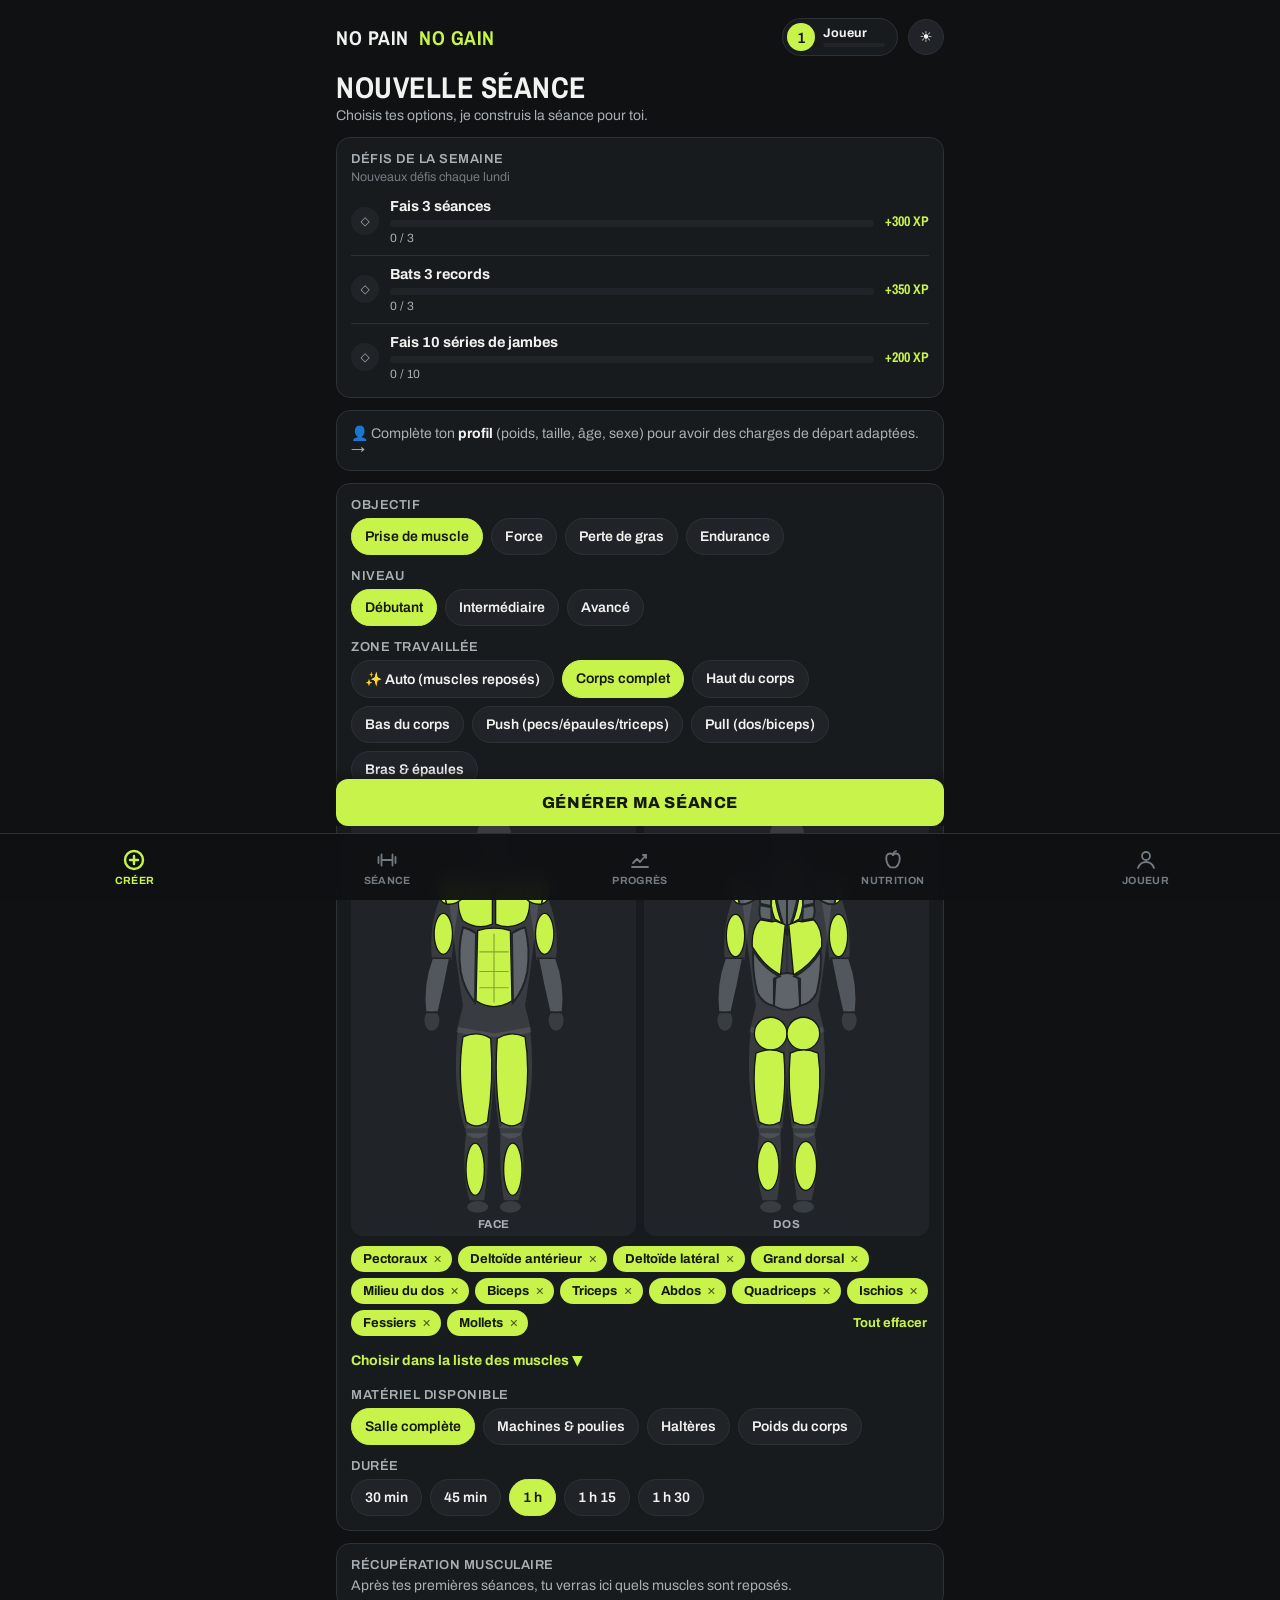
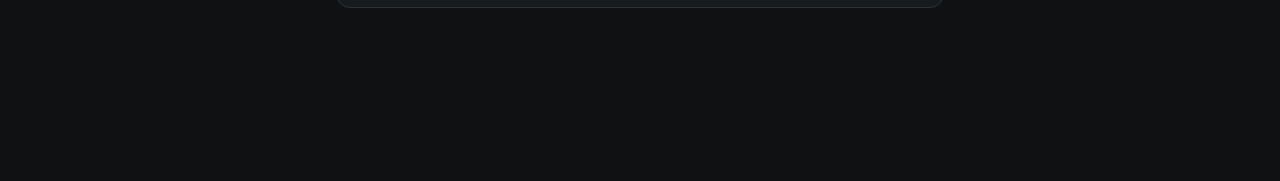
==== index.html @ d79cf123 "Initial commit: No Pain No Gain Co-Authored-By: Claude Sonnet 5.5 <noreply@anthropic.com>" ====
<!DOCTYPE html>
<html lang="fr">
<head>
<meta charset="utf-8">
<meta name="theme-color" content="#0f1113">
<meta name="viewport" content="width=device-width, initial-scale=1, viewport-fit=cover">
<title>No Pain No Gain</title>
<link rel="preconnect" href="https://fonts.googleapis.com">
<link rel="preconnect" href="https://fonts.gstatic.com" crossorigin>
<link href="https://fonts.googleapis.com/css2?family=Archivo:wght@400;500;600;700;800&family=Archivo+Narrow:wght@500;600;700&display=swap" rel="stylesheet">
<style>
:root{
  /* Style de départ : anthracite et vert citron */
  --fd:"Archivo Narrow","Arial Narrow",sans-serif;
  --fb:"Archivo",system-ui,-apple-system,"Segoe UI",sans-serif;
  --bg:#0f1113; --panel:#181b1e; --panel2:#202428; --line:#2c3136;
  --ink:#f2f3f1; --ink2:#a9b0b5; --muted:#737b81;
  --accent:#c8f34a; --accentInk:#14180a; --accentText:#c8f34a; --info:#c8f34a;
  --warn:#ffb547; --bad:#ff6b5b;
  --glow:rgba(200,243,74,.22); --glowA:rgba(200,243,74,.10);
  --field:#0f1113; --glass:rgba(24,27,30,.94);
  --r:14px; --navBg:rgba(15,17,19,.96); --doneLine:#3d4a1c; --line2:#a9b0b5;
  color-scheme:dark;
}
:root[data-theme="light"]{
  --bg:#f4f5f2; --panel:#ffffff; --panel2:#eceee9; --line:#d9ddd6;
  --ink:#16191b; --ink2:#4f575d; --muted:#6c747a;
  --accent:#c8f34a; --accentInk:#14180a; --accentText:#4a6b00; --info:#4a6b00;
  --glow:rgba(120,170,0,.20); --glowA:rgba(150,200,30,.14);
  --field:#ffffff; --glass:rgba(255,255,255,.96);
  --navBg:rgba(255,255,255,.96); --doneLine:#b7d86a; --line2:#6c747a;
  color-scheme:light;
}
*{box-sizing:border-box;-webkit-tap-highlight-color:transparent}
html,body{margin:0;transition:background .2s,color .2s;background:var(--bg);color:var(--ink);font-family:var(--fb);font-size:16px}
body{padding:env(safe-area-inset-top) env(safe-area-inset-right) calc(84px + env(safe-area-inset-bottom)) env(safe-area-inset-left)}
.wrap{max-width:640px;margin:0 auto;padding:16px}
h1{font-family:var(--fd);font-size:18px;white-space:nowrap;letter-spacing:.8px;text-transform:uppercase;margin:0}
h1 span{color:var(--accentText)}
h2{font-family:var(--fd);text-transform:uppercase;font-size:19px;letter-spacing:.6px;margin:22px 0 10px}
.sub{color:var(--ink2);margin:0 0 14px;font-size:14px}
.card{background:var(--panel);border:1px solid var(--line);border-radius:var(--r);padding:14px;margin-bottom:12px}
label.f{display:block;font-size:13px;color:var(--ink2);margin:14px 0 6px;font-weight:600;text-transform:uppercase;letter-spacing:.5px}
.chips{display:flex;flex-wrap:wrap;gap:8px}
.chip{border:1px solid var(--line);background:var(--panel2);color:var(--ink);padding:10px 13px;border-radius:999px;font:inherit;font-size:14px;font-weight:600;cursor:pointer;transition:background .15s,color .15s}
.chip.on{background:var(--accent);color:var(--accentInk);border-color:var(--accent)}
.btn{display:block;width:100%;border:0;border-radius:12px;padding:15px;font:inherit;font-weight:800;font-size:16px;cursor:pointer;text-transform:uppercase;letter-spacing:.6px}
.btn.primary{background:var(--accent);color:var(--accentInk)}
.btn.ghost{background:transparent;border:1px solid var(--line);color:var(--ink)}
.btn.small{display:inline-block;width:auto;padding:8px 12px;font-size:12px;white-space:nowrap}
.row{display:flex;gap:10px;align-items:center}
.ex{background:var(--panel);border:1px solid var(--line);border-radius:var(--r);padding:14px;margin-bottom:12px}
.ex-head{display:flex;justify-content:space-between;align-items:flex-start;gap:8px}
.ex-name{font-weight:800;font-size:17px}
.ex-meta{color:var(--ink2);font-size:13px;margin-top:3px}
.tag{display:inline-block;font-size:11px;font-weight:700;text-transform:uppercase;letter-spacing:.4px;padding:3px 7px;border-radius:6px;background:var(--panel2);color:var(--ink2);margin-right:4px}
.cue{font-size:13px;color:var(--muted);margin-top:8px;line-height:1.4}
.hint{font-size:13px;color:var(--accentText);margin-top:8px;font-weight:600}
.iconbtn{background:var(--panel2);border:1px solid var(--line);color:var(--ink);border-radius:10px;width:38px;height:38px;font-size:17px;cursor:pointer;flex:none}
table.sets{width:100%;border-collapse:collapse;margin-top:10px}
table.sets th{font-size:11px;color:var(--muted);text-transform:uppercase;font-weight:600;text-align:left;padding:4px}
table.sets td{padding:4px}
table.sets input{width:100%;background:var(--bg);border:1px solid var(--line);color:var(--ink);border-radius:9px;padding:10px 8px;font:inherit;font-size:16px;text-align:center}
.done-btn{width:42px;height:42px;border-radius:10px;border:1px solid var(--line);background:var(--panel2);color:var(--muted);font-size:18px;cursor:pointer}
.done-btn.on{background:var(--accent);color:var(--accentInk);border-color:var(--accent)}
tr.isdone input{border-color:var(--doneLine);color:var(--ink2)}
.summary{display:grid;grid-template-columns:repeat(3,1fr);gap:8px;margin-bottom:12px}
.stat{background:var(--panel);border:1px solid var(--line);border-radius:12px;padding:12px}
.stat b{display:block;font-family:var(--fd);font-size:clamp(20px,6.5vw,26px);white-space:nowrap}
.stat small{color:var(--ink2);font-size:12px}
nav.tabs{position:fixed;left:0;right:0;bottom:0;background:var(--navBg);border-top:1px solid var(--line);display:flex;padding:8px 8px calc(8px + env(safe-area-inset-bottom));z-index:10;backdrop-filter:blur(8px)}
nav.tabs button{flex:1;background:none;border:0;color:var(--muted);font:inherit;font-size:10.5px;font-weight:700;text-transform:uppercase;letter-spacing:.3px;padding:8px 0;cursor:pointer;min-width:0}
nav.tabs button .ic{display:block;width:24px;height:24px;margin:0 auto 3px;fill:none;stroke:currentColor;stroke-width:1.8;stroke-linecap:round;stroke-linejoin:round}
nav.tabs button.on .ic{stroke-width:2.3}
nav.tabs button.on{color:var(--accentText)}
.view{display:none}.view.on{display:block}
select{width:100%;background:var(--panel2);color:var(--ink);border:1px solid var(--line);border-radius:10px;padding:12px;font:inherit}
.chart{position:relative;margin-top:8px}
.chart svg{display:block;width:100%;height:auto;touch-action:pan-y}
.tip{position:absolute;pointer-events:none;background:var(--glass);backdrop-filter:blur(10px);-webkit-backdrop-filter:blur(10px);border:1px solid var(--line);border-radius:8px;padding:6px 9px;font-size:12px;white-space:nowrap;transform:translate(-50%,-110%);display:none}
.hist-item{display:flex;justify-content:space-between;align-items:center;gap:8px;padding:12px 0;border-bottom:1px solid var(--line)}
.hist-item:last-child{border-bottom:0}
.hist-item .t{font-weight:700}
.hist-item .d{font-size:13px;color:var(--ink2)}
.empty{color:var(--ink2);text-align:center;padding:26px 10px;font-size:14px}
.timer{position:fixed;left:50%;transform:translateX(-50%);bottom:calc(80px + env(safe-area-inset-bottom));width:min(calc(100vw - 24px),480px);background:var(--accent);color:var(--accentInk);border-radius:16px;padding:10px 12px 10px 14px;display:none;z-index:11;box-shadow:0 10px 30px rgba(0,0,0,.45)}
.t-top{display:flex;align-items:center;justify-content:space-between;gap:8px}
.t-lbl{display:block;font-size:11px;font-weight:800;text-transform:uppercase;letter-spacing:.6px;opacity:.75}
#tval{font-family:var(--fd);font-size:30px;font-weight:700;line-height:1;font-variant-numeric:tabular-nums}
.t-btns{display:flex;gap:6px}
.t-btns button{background:var(--accentInk);color:var(--accent);border:0;border-radius:10px;padding:9px 9px;font:inherit;font-size:12.5px;font-weight:800;cursor:pointer;white-space:nowrap}
.t-bar{height:5px;border-radius:3px;background:rgba(0,0,0,.15);margin-top:8px;overflow:hidden}
.t-bar i{display:block;height:100%;background:var(--accentInk);border-radius:3px;transition:width .25s linear}
.t-next{font-size:12.5px;margin-top:6px;white-space:nowrap;overflow:hidden;text-overflow:ellipsis}
.t-next:empty{display:none}
body.timing .finish-bar,body.timing .cta-bar{visibility:hidden}
.timer button{background:var(--accentInk);color:var(--accent);border:0;border-radius:999px;padding:5px 10px;font:inherit;font-size:12px;font-weight:700;cursor:pointer}
.toast{position:fixed;top:calc(14px + env(safe-area-inset-top));left:50%;transform:translateX(-50%);background:var(--panel2);border:1px solid var(--line);padding:10px 16px;border-radius:10px;font-size:14px;display:none;z-index:20}
.modal{position:fixed;inset:0;background:rgba(0,0,0,.6);display:none;align-items:flex-end;justify-content:center;z-index:30}
.modal .sheet{background:var(--panel);border-radius:18px 18px 0 0;padding:20px 16px calc(20px + env(safe-area-inset-bottom));width:100%;max-width:640px}
.sync{font-size:12px;color:var(--muted);margin-top:4px}
.est{color:var(--ink2);font-size:14px}
.grid{display:grid;grid-template-columns:repeat(3,1fr);gap:8px}
.tile{position:relative;background:var(--panel);border:1px solid var(--line);border-radius:12px;padding:5px 5px 8px;color:var(--ink);font:inherit;cursor:pointer;display:flex;flex-direction:column;align-items:stretch;text-align:center}
.tile:active{transform:scale(.97)}
.t-art{background:var(--panel2);border-radius:8px}
.t-art svg,.d-art svg{display:block;width:100%;height:auto}
.t-name{font-size:11.5px;font-weight:700;line-height:1.2;margin-top:6px;min-height:2.4em;display:-webkit-box;-webkit-line-clamp:3;-webkit-box-orient:vertical;overflow:hidden}
.t-badge{position:absolute;top:8px;left:8px;min-width:22px;height:22px;padding:0 6px;border-radius:999px;background:var(--panel);border:1px solid var(--line);font-size:11px;font-weight:800;display:flex;align-items:center;justify-content:center;color:var(--ink2)}
.t-badge.part{background:var(--accent);color:var(--accentInk);border-color:var(--accent);opacity:.75}
.t-badge.full{background:var(--accent);color:var(--accentInk);border-color:var(--accent)}
.chips.scroll{flex-wrap:nowrap;overflow-x:auto;padding-bottom:4px;scrollbar-width:none;margin:0 -16px;padding-left:16px;padding-right:16px}
.chips.scroll::-webkit-scrollbar{display:none}
.chips.scroll .chip{flex:none;padding:8px 12px;font-size:13px}
.finish-bar,.cta-bar{position:sticky;bottom:calc(74px + env(safe-area-inset-bottom));margin-top:16px;z-index:5;padding-top:10px;background:linear-gradient(to bottom,transparent,var(--bg) 40%)}
.finish-bar .btn,.cta-bar .btn{box-shadow:0 6px 20px rgba(0,0,0,.25)}
.back{background:none;border:0;color:var(--ink2);font:inherit;font-weight:700;font-size:15px;padding:12px 12px 12px 0;margin:4px 0 2px;cursor:pointer}
.d-art{background:var(--panel2);border-radius:12px;max-width:240px;margin:0 auto}
.eff{margin-top:14px}
.eff small{display:block;color:var(--ink2);font-size:12.5px;margin-bottom:6px}
.eff .chip{padding:8px 12px;font-size:13px}
.rec-sum{font-size:14px;color:var(--ink2);margin-bottom:8px}.rec-sum b{color:var(--ink)}
.rec-pills{display:flex;flex-wrap:wrap;gap:6px}
.pill{font-size:12.5px;font-weight:600;padding:5px 10px;border-radius:999px;background:var(--panel2);border:1px solid var(--line)}
.pill.low{color:var(--bad);border-color:var(--bad)}.pill.mid{color:var(--warn);border-color:var(--warn)}.pill.ok{color:var(--accentText)}
.rec-grid{display:grid;grid-template-columns:1fr;gap:2px}
.rv-row{display:flex;align-items:center;gap:8px;font-size:12.5px;margin:3px 0}
.rv-row span{width:120px;flex:none;color:var(--ink2);white-space:nowrap;overflow:hidden;text-overflow:ellipsis}
.rv-row b{width:34px;text-align:right;font-size:12px}
.bar{flex:1;height:7px;border-radius:4px;background:var(--panel2);overflow:hidden}
.bar i{display:block;height:100%;border-radius:4px}
.bar i.ok{background:var(--accentText)} .bar i.mid{background:var(--warn)} .bar i.low{background:var(--bad)}
.score-top{display:flex;align-items:center;gap:14px;margin-bottom:8px}
.score-num{font-family:var(--fd);font-size:44px;font-weight:700;line-height:1;color:var(--accentText)}
.score-top b{display:block;font-size:16px}.score-top small{color:var(--ink2);font-size:12px}
.kcal-big{display:flex;align-items:baseline;gap:8px}
.linkbtn{display:block;margin:10px auto 0;background:none;border:0;color:var(--accentText);font:inherit;font-weight:700;font-size:14px;cursor:pointer;padding:6px}
.calc-btn{margin-left:auto;align-self:center;width:36px;height:36px;border-radius:50%;border:1px solid var(--line);background:var(--panel2);color:var(--ink);font:inherit;font-size:20px;font-weight:700;line-height:1;cursor:pointer;flex:none}
.calc{margin:10px 0 4px;background:var(--panel2);border-radius:12px;padding:12px}
.cstep{display:grid;grid-template-columns:1fr auto;gap:2px 10px;padding:8px 0;border-bottom:1px solid var(--line)}
.cstep:last-of-type{border-bottom:0}
.cs-t{grid-column:1/-1;font-weight:700;font-size:13.5px}
.cs-f{font-size:12.5px;color:var(--ink2);line-height:1.45}
.cs-r{font-weight:800;font-size:14px;align-self:end;white-space:nowrap;color:var(--accentText)}
.cs-sep{font-size:12px;font-weight:700;text-transform:uppercase;letter-spacing:.5px;color:var(--muted);margin:12px 0 2px}
.kcal-big b{font-family:var(--fd);font-size:46px;line-height:1;color:var(--accentText)}
.kcal-big span{color:var(--ink2);font-size:14px}
.macro3{display:grid;grid-template-columns:repeat(3,1fr);gap:8px}
.macro3>div{background:var(--panel2);border-radius:10px;padding:10px}
.macro3 b{display:block;font-family:var(--fd);font-size:22px}
.macro3 small{color:var(--ink2);font-size:12px;line-height:1.3;display:block}
.kcal-left{font-size:15px;color:var(--ink2);margin-bottom:8px}
.kcal-left b{font-family:var(--fd);font-size:28px;color:var(--ink)}
.kcal-left.over b{color:var(--warn)}
.mrow{margin:8px 0}
.mtop{display:flex;justify-content:space-between;font-size:13px;color:var(--ink2);margin-bottom:4px}
.mtop b{color:var(--ink);font-weight:700}
.mrow .bar{height:9px}
.flist{margin-top:12px;border-top:1px solid var(--line)}
.fitem{display:flex;justify-content:space-between;align-items:center;gap:8px;padding:9px 0;border-bottom:1px solid var(--line)}
.fitem b{font-size:14px;display:block}.fitem small{font-size:12px;color:var(--ink2)}
.fgrid{display:grid;grid-template-columns:1fr 1fr;gap:8px}
.fadd{background:var(--panel);border:1px solid var(--line);border-radius:12px;padding:10px;text-align:left;color:var(--ink);font:inherit;cursor:pointer}
.fadd:active{transform:scale(.97)}
.fadd b{display:block;font-size:13.5px}.fadd small{display:block;font-size:11.5px;color:var(--ink2);margin-top:2px}
.tips p{margin:0 0 10px;font-size:14px;line-height:1.45;color:var(--ink2)}.tips b{color:var(--ink)}
.sess-head{padding:14px}
.sh-t{font-family:var(--fd);font-size:21px;font-weight:700;text-transform:uppercase;letter-spacing:.3px}
.sh-t span{color:var(--ink2);font-weight:600}
.sh-m{font-size:13px;color:var(--ink2);margin-top:3px}
.sh-p{display:flex;align-items:center;gap:10px;margin-top:10px}
.sh-p .bar{height:8px}.sh-p b{font-size:13px;white-space:nowrap}
details.coach summary{cursor:pointer;font-weight:700;color:var(--ink);list-style:none;display:flex;justify-content:space-between;align-items:center}
details.coach summary::-webkit-details-marker{display:none}
details.coach summary::after{content:"▼";font-size:11px;color:var(--muted)}
details.coach[open] summary::after{content:"▲"}
.coach-b p{margin:8px 0 0}.coach-b p.why{color:var(--ink)}
.warm{font-size:13.5px;color:var(--ink2);line-height:1.45;margin:0 2px 6px}
.empty-cta b{font-size:17px}.empty-cta p{color:var(--ink2);font-size:14px;line-height:1.45;margin:6px 0 12px}
.d-blk{display:inline-block;margin-top:10px;font-size:12px;font-weight:800;color:var(--accentInk);background:var(--accent);border-radius:7px;padding:3px 8px}
.ex-meta b{color:var(--ink)}
.last{margin-top:12px;padding:10px 12px;background:var(--panel2);border-radius:10px;font-size:13px}
.last span{display:block;color:var(--ink2);font-size:12px}.last b{font-size:15px}.last small{display:block;color:var(--ink2);margin-top:2px}
.set-tools{display:flex;justify-content:space-between;align-items:center;gap:8px;margin-top:10px;flex-wrap:wrap}
.set-tools span{font-size:13px;color:var(--ink2)}.set-tools div{display:flex;gap:8px}
.linkbtn.danger{color:var(--bad);font-weight:600;font-size:13.5px;margin-top:12px}
.hist-wrap{border-bottom:1px solid var(--line)}.hist-wrap:last-child{border-bottom:0}
.hist-wrap .hist-item{border-bottom:0}
.hist-open{flex:1;min-width:0;background:none;border:0;padding:0;text-align:left;color:var(--ink);font:inherit;cursor:pointer}
.chev{font-size:10px;color:var(--muted);margin-left:4px}
.hist-detail{padding:0 0 12px}
.hd-row{display:flex;align-items:center;gap:10px;padding:5px 0}
.hd-row .ra{width:40px;flex:none;background:var(--panel2);border-radius:7px}.hd-row .ra svg{display:block;width:100%}
.hd-row b{display:block;font-size:13.5px}.hd-row small{font-size:12px;color:var(--ink2)}
.d-top{display:flex;gap:12px;align-items:center}
.d-top .d-art{width:42%;max-width:170px;flex:none;margin:0}
.d-info{flex:1;min-width:0}
.d-info .ex-name{font-size:19px;line-height:1.2;margin-top:4px}
.d-info .d-blk{margin-top:0}
.d-tags{margin-top:6px}.d-tags .tag{margin-bottom:4px}
.active{margin-top:14px;padding:14px;border-radius:14px;background:var(--panel2);border:1.5px solid var(--accentText)}
.active.done-st{border-color:var(--line)}
.act-h{display:flex;justify-content:space-between;align-items:baseline;gap:8px;margin-bottom:10px}
.act-h b{font-family:var(--fd);font-size:22px;text-transform:uppercase}
.act-h b span{color:var(--ink2);font-size:16px}
.act-h>span{font-size:13px;color:var(--ink2);text-align:right}
.stps{display:grid;grid-template-columns:1fr 1fr;gap:10px}
.stp-b{width:40px}
@media (max-width:359px){.stps{grid-template-columns:1fr}.stp small{text-align:left}}
.stps.one{grid-template-columns:1fr;max-width:260px;margin:0 auto}
.stp small{display:block;font-size:12px;color:var(--ink2);margin-bottom:5px;text-align:center}
.stp-r{display:flex;align-items:stretch;border:1px solid var(--line);border-radius:12px;overflow:hidden;background:var(--bg)}
.stp-b{width:42px;flex:none;border:0;background:var(--panel);color:var(--ink);font:inherit;font-size:22px;font-weight:700;cursor:pointer;touch-action:manipulation}
.stp-b:active{background:var(--accent);color:var(--accentInk)}
.stp-r input{flex:1;min-width:0;width:100%;border:0;background:transparent;color:var(--ink);font:inherit;font-family:var(--fd);font-size:26px;font-weight:700;text-align:center;padding:10px 0}
.next-b small{display:block;font-size:11px;letter-spacing:.6px;opacity:.75;margin-bottom:2px}
.next-b{text-transform:none;letter-spacing:0;font-size:17px}
.next-b small{text-transform:uppercase}
.btn.big{margin-top:12px;padding:16px;font-size:16px}
.act-f{font-size:12.5px;color:var(--ink2);text-align:center;margin-top:8px}.act-f:empty{display:none}
.act-f b{color:var(--ink)}
.done-st .eff{margin-top:0}
.wu{margin-top:12px;background:var(--panel2);border-radius:12px;padding:10px 12px;font-size:13.5px}
.wu summary{cursor:pointer;font-weight:700;list-style:none}.wu summary::-webkit-details-marker{display:none}
.wu-r{display:flex;align-items:center;gap:10px;padding:6px 0;border-bottom:1px solid var(--line)}
.wu-r span{width:22px;height:22px;border-radius:50%;background:var(--panel);display:flex;align-items:center;justify-content:center;font-size:12px;font-weight:700;color:var(--ink2)}
.wu-r small{margin-left:auto;color:var(--ink2);font-size:12px}
.wu p{margin:8px 0 0;color:var(--ink2);font-size:12.5px}
.cue-d{margin-top:12px;font-size:13.5px}.cue-d summary{cursor:pointer;color:var(--ink2);font-weight:600}
.cue-d .cue{margin-top:6px}
.all-h{margin-top:16px;font-size:12px;font-weight:700;text-transform:uppercase;letter-spacing:.5px;color:var(--ink2)}
.all-h span{text-transform:none;letter-spacing:0;font-weight:400;color:var(--muted)}
table.sets td.sn{width:26px;color:var(--muted);font-weight:700}
table.sets td.x{width:14px;color:var(--muted);text-align:center;padding:0}
table.sets td:last-child{width:46px}
table.sets tr.cur td.sn{color:var(--accentText)}
table.sets tr.cur input{border-color:var(--accentText)}
body.timing{padding-bottom:calc(200px + env(safe-area-inset-bottom))}
.coach{background:var(--panel);border:1px solid var(--line);border-left:3px solid var(--accentText);border-radius:12px;padding:12px;font-size:14px;line-height:1.45;color:var(--ink2);margin-bottom:12px}
.warm b{color:var(--ink)}
.blk{margin:14px 0 4px}
.blk-h{display:flex;align-items:center;gap:10px;margin-bottom:8px}
.blk-h b{display:block;font-size:15px}
.blk-h small{display:block;color:var(--ink2);font-size:12.5px;margin-top:1px}
.blk-l{width:32px;height:32px;border-radius:9px;background:var(--accent);color:var(--accentInk);display:flex;align-items:center;justify-content:center;font-weight:800;flex:none}
.chain{display:flex;align-items:center;gap:10px;margin-top:12px;padding:10px 12px;border-radius:12px;background:var(--panel2);border:1px solid var(--line);cursor:pointer;width:100%;color:var(--ink);font:inherit;text-align:left}
.chain .ra{width:44px;flex:none}
.chain .ra svg{display:block;width:100%}
.chain small{display:block;color:var(--ink2);font-size:12px}
.record{margin-top:10px;font-size:14px;color:var(--ink2)}
.record b{color:var(--ink)}
.a-floor{stroke:var(--line);stroke-width:1.5}
.a-limb,.a-torso{stroke:var(--ink);stroke-width:4.5;stroke-linecap:round}
.a-torso{stroke-width:6.5}
.a-head{fill:var(--ink)}
.a-back{opacity:.38}
.a-bench{stroke:var(--muted);stroke-width:4;stroke-linecap:round}
.a-bar{stroke:var(--muted);stroke-width:2.5;stroke-linecap:round}
.a-cable{stroke:var(--muted);stroke-width:1.2;stroke-dasharray:2 2}
.a-pulley{fill:var(--panel2);stroke:var(--muted);stroke-width:1.5}
.a-pad,.a-step{fill:var(--muted)}
.a-plate{fill:var(--accent);stroke:var(--accentInk);stroke-width:1.2}
.a-hub{fill:var(--accentInk)}
.a-db{fill:var(--accent);stroke:var(--accentInk);stroke-width:1}
.a-dbback{opacity:.5}
.nudge{cursor:pointer;font-size:14px;color:var(--ink2);border-color:var(--accentText)}
.nudge b{color:var(--ink)}
.prof-head{display:flex;align-items:center;gap:14px}
.avatar{width:58px;height:58px;border-radius:50%;background:var(--accent);color:var(--accentInk);display:flex;align-items:center;justify-content:center;font-family:var(--fd);font-size:28px;font-weight:700;flex:none}
.name-in{width:100%;background:transparent;border:0;border-bottom:1px dashed var(--line);color:var(--ink);font:inherit;font-size:20px;font-weight:800;padding:4px 0}
.name-in:focus{outline:none;border-bottom-color:var(--accentText)}
.rec{display:flex;align-items:center;gap:12px;padding:8px 0;border-bottom:1px solid var(--line)}
.rec:last-child{border-bottom:0}
.rec .ra{width:52px;flex:none;background:var(--panel2);border-radius:8px}
.rec .ra svg{display:block;width:100%;height:auto}
.rec .rn{flex:1;min-width:0;font-weight:700;font-size:14px}
.rec .rn small{display:block;font-weight:400;color:var(--ink2);font-size:12px;margin-top:2px}
.rec .rv{font-family:var(--fd);font-size:20px;font-weight:700;white-space:nowrap}
.top{display:flex;justify-content:space-between;align-items:center;gap:10px;padding:4px 0 2px}
.theme-btn{flex:none;display:flex;align-items:center;gap:6px;background:var(--panel2);border:1px solid var(--line);color:var(--ink);border-radius:999px;padding:8px 12px;font:inherit;font-size:13px;font-weight:700;cursor:pointer}
.grid3{display:grid;grid-template-columns:repeat(3,1fr);gap:8px}
.fld small{display:block;font-size:12px;color:var(--ink2);margin-bottom:5px}
.fld input{width:100%;background:var(--bg);border:1px solid var(--line);color:var(--ink);border-radius:10px;padding:11px 8px;font:inherit;font-size:16px;text-align:center}
.bmi{margin-top:12px;font-size:14px;color:var(--ink2)}
.pt{font-family:var(--fd);font-size:28px;text-transform:uppercase;letter-spacing:.4px;margin:14px 0 2px;line-height:1.1}
.pt+.sub{margin-bottom:14px}
label.f:first-child{margin-top:0}
.bmi b{color:var(--ink)}

/* ================= STYLE DE DÉPART : ANTHRACITE & VERT ================= */
html,body{background:var(--bg)}
body{padding-bottom:calc(84px + env(safe-area-inset-bottom));font-family:var(--fb)}
.wrap{padding:16px}
:focus-visible{outline:2px solid var(--accentText);outline-offset:2px}

/* En-tête */
.top{display:flex;align-items:center;gap:10px;padding:2px 0 0;min-width:0}
h1{font-family:var(--fd);font-size:20px;font-weight:700;letter-spacing:.5px;text-transform:uppercase;white-space:nowrap;margin:0;flex:none;display:block}
h1::before{content:none}
h1 .b1{color:var(--ink)} h1 .b2{color:var(--accentText);margin-left:.25em}
#hud{margin-left:auto;min-width:0}
.hud-btn{display:flex;align-items:center;gap:8px;background:var(--panel);border:1px solid var(--line);border-radius:999px;padding:4px 12px 4px 4px;color:var(--ink);font:inherit;cursor:pointer;min-width:0}
.hud-t{display:flex;flex-direction:column;gap:4px;min-width:0;text-align:left}
.hud-t b{font-size:12.5px;font-weight:700;max-width:80px;overflow:hidden;text-overflow:ellipsis;white-space:nowrap;line-height:1}
.hud-t .seg{width:62px}
.theme-btn{flex:none;width:36px;height:36px;justify-content:center;padding:0;border-radius:50%;background:var(--panel2);border:1px solid var(--line);font-size:15px}
@media (max-width:380px){ h1{font-size:15px} }
@media (max-width:340px){ h1 .b2{display:none} }

/* Pastille de niveau */
.hex{display:inline-flex;align-items:center;justify-content:center;width:28px;height:28px;flex:none;border-radius:50%;background:var(--accent);color:var(--accentInk);font-family:var(--fd);font-weight:700;font-size:15px}
.hex.big{width:54px;height:54px;font-size:26px}

/* Titres */
.pt{font-family:var(--fd);font-size:30px;font-weight:700;letter-spacing:.5px;text-transform:uppercase;line-height:1.05;margin:16px 0 4px}
.pt+.sub{font-size:14px;margin-bottom:14px}
h2{font-family:var(--fd);font-size:19px;font-weight:700;letter-spacing:.6px;text-transform:uppercase;margin:22px 0 10px;display:block}
h2::before,h2::after{content:none}
.h-c{font-family:var(--fb);font-size:14px;color:var(--accentText);margin-left:6px}
label.f{font-family:var(--fb);font-size:13px;font-weight:600;letter-spacing:.5px;text-transform:uppercase;color:var(--ink2);margin:14px 0 6px}
label.f::before{content:none}
label.f:first-child{margin-top:0}
.sub{color:var(--ink2)}

/* Cartes simples */
.card,.ex,.stat,.coach,.sess-head{position:relative;background:var(--panel);border:1px solid var(--line);border-radius:var(--r);box-shadow:none}
.card::before,.ex::before,.sess-head::before,.active::before,.coach::before{content:none}
.card{padding:14px}
.stat{padding:12px;border-radius:12px}
.stat b{font-family:var(--fd);font-size:clamp(20px,6.5vw,26px);font-weight:700;line-height:1.1;white-space:nowrap}
.stat small{font-size:12px;color:var(--ink2)}
.ex{padding:14px}

/* Choix */
.chip{border-radius:999px;background:var(--panel2);border:1px solid var(--line);color:var(--ink);padding:10px 13px;font-weight:600;font-size:14px}
.chip.on,:root[data-theme="light"] .chip.on{background:var(--accent);border-color:var(--accent);color:var(--accentInk);box-shadow:none}
:root[data-theme="light"] .chip{background:var(--panel2)}

/* Boutons */
.btn{position:relative;border-radius:12px;font-family:var(--fb);font-weight:800;font-size:16px;letter-spacing:.6px;text-transform:uppercase}
.btn:active{transform:scale(.98)}
.btn.primary{background:var(--accent);color:var(--accentInk);border:0;box-shadow:none}
.btn.primary::after{content:none}
.btn.ghost{background:transparent;border:1px solid var(--line);color:var(--ink)}
.btn.small{border-radius:10px;padding:8px 12px;font-size:12px;letter-spacing:.4px}
.iconbtn{background:var(--panel2);border:1px solid var(--line);border-radius:10px}
.linkbtn{color:var(--accentText);font-family:var(--fb);font-weight:700}
.next-b{font-family:var(--fb);font-size:17px;letter-spacing:0;text-transform:none}
.next-b small{font-size:11px;letter-spacing:.6px}

/* Champs */
.fld input,table.sets input,select{background:var(--field);border:1px solid var(--line);border-radius:9px}
.fld input:focus,table.sets input:focus,select:focus{outline:none;border-color:var(--accentText)}
tr.isdone input{border-color:var(--doneLine);color:var(--ink2)}
.done-btn{border-radius:10px;background:var(--panel2);border:1px solid var(--line)}
.done-btn.on{background:var(--accent);border-color:var(--accent);color:var(--accentInk);box-shadow:none}

/* Jauges */
.seg{height:7px;border-radius:4px;background:var(--panel2);margin:6px 0 4px;overflow:hidden}
.seg i{display:block;height:100%;border-radius:4px;background:var(--accentText);transition:width .5s ease}
.seg.thin{height:4px;margin:0}
.seg.big{height:10px}
.bar{border-radius:4px;background:var(--panel2)}
.bar i{border-radius:4px}
.bar i.ok{background:var(--accentText);box-shadow:none;filter:none}
.bar i.mid{background:var(--warn)} .bar i.low{background:var(--bad)}
.pill{border-radius:999px;background:var(--panel2)}

/* Navigation (pleine largeur, comme au départ) */
nav.tabs{left:0;right:0;transform:none;bottom:0;width:auto;border:0;border-top:1px solid var(--line);border-radius:0;padding:8px 8px calc(8px + env(safe-area-inset-bottom));background:var(--navBg);backdrop-filter:blur(8px);-webkit-backdrop-filter:blur(8px);box-shadow:none}
nav.tabs button{border-radius:0;padding:6px 0;font-family:var(--fb);font-size:10.5px;letter-spacing:.3px;text-transform:uppercase;font-weight:700}
nav.tabs button.on{color:var(--accentText);background:transparent}
nav.tabs button.on::after{content:none}
nav.tabs button.on .ic{filter:none;stroke-width:2.4}
@media (max-width:370px){nav.tabs button{font-size:9.5px;letter-spacing:0}}
.finish-bar,.cta-bar{bottom:calc(74px + env(safe-area-inset-bottom));background:linear-gradient(to bottom,transparent,var(--bg) 40%)}

/* Quêtes */
.quests{padding:14px 14px 6px}
.q{display:flex;align-items:center;gap:11px;padding:10px 0;border-bottom:1px solid var(--line)}
.q:last-child{border-bottom:0}
.q-i{width:28px;height:28px;flex:none;display:flex;align-items:center;justify-content:center;border-radius:50%;background:var(--panel2);color:var(--ink2);font-size:12px}
.q-b{flex:1;min-width:0}.q-b b{display:block;font-size:14.5px;font-weight:700}.q-b small{display:block;font-size:12px;color:var(--ink2)}
.q-xp{font-family:var(--fd);font-weight:700;font-size:14px;color:var(--accentText);white-space:nowrap}
.q.done .q-i{background:var(--accent);color:var(--accentInk)}
.q.done b{color:var(--ink2)}.q.done .q-xp{color:var(--muted)}
.q-h{font-size:12px;font-weight:700;letter-spacing:.5px;text-transform:uppercase;color:var(--ink2);margin:10px 0 0;padding-top:4px}
.q-h span{text-transform:none;letter-spacing:0;color:var(--muted);font-weight:500;margin-left:4px}
.dq-sum{font-size:12.5px;color:var(--ink2);margin:-2px 0 4px;display:flex;flex-wrap:wrap;justify-content:space-between;gap:4px}
.dq-sum span{color:var(--muted)}
.q.dq{align-items:flex-start}
.q-art{width:54px;flex:none;border-radius:8px;background:var(--panel2);overflow:hidden}
.q-art svg{display:block;width:100%;height:auto}
.dq-btns{display:flex;gap:6px;margin-top:7px}
.dq-btns button,.dq-var button,.dq-undo{white-space:nowrap;font:inherit;font-weight:700;font-size:12.5px;border-radius:999px;border:1px solid var(--line);background:var(--panel2);color:var(--ink);padding:7px 12px;cursor:pointer;touch-action:manipulation}
.dq-btns .all{background:var(--accent);border-color:var(--accent);color:var(--accentInk)}
.dq-var{display:flex;gap:4px;margin-top:7px}
.dq-var button{padding:5px 10px;font-size:11.5px;font-weight:600;color:var(--ink2)}
.dq-var button.on{border-color:var(--accentText);color:var(--accentText)}
.dq-undo{margin-top:6px;padding:4px 10px;font-size:11.5px;color:var(--ink2);background:transparent}
.q.dq.done .q-art{opacity:.55}

/* Fiche joueur */
.pl-card{padding:16px}
.pl-top{display:flex;align-items:center;gap:14px}
.pl-av{position:relative;width:62px;height:62px;flex:none;border-radius:50%;background:var(--accent);display:flex;align-items:center;justify-content:center;box-shadow:none}
.pl-av span{font-family:var(--fd);font-weight:700;font-size:28px;color:var(--accentInk)}
.pl-av em{position:absolute;bottom:-6px;right:-6px;font-style:normal;font-family:var(--fd);font-weight:700;font-size:12px;color:var(--ink);background:var(--panel2);border:1px solid var(--line);border-radius:999px;padding:1px 7px}
.pl-id{flex:1;min-width:0}
.name-in{font-family:var(--fb)!important;font-size:20px!important;font-weight:800!important;text-transform:none}
.pl-rank{font-size:13.5px;font-weight:600;color:var(--accentText);margin-top:4px}
.pl-xp{margin-top:14px}
.pl-xp-t{display:flex;justify-content:space-between;font-size:12px;font-weight:700;text-transform:uppercase;letter-spacing:.4px;color:var(--ink2)}
.pl-xp-t b{color:var(--ink)}
.pl-xp small{font-size:12.5px;color:var(--ink2)}
.radar{display:block;width:100%;max-width:360px;margin:0 auto}
.rd-grid{fill:none;stroke:var(--line);stroke-width:1}
.rd-val{fill:rgba(200,243,74,.18);stroke:var(--accentText);stroke-width:2;stroke-linejoin:round}
.rd-dot{fill:var(--panel);stroke:var(--accentText);stroke-width:2}
.rd-l{font-family:var(--fb);font-size:9.5px;font-weight:700;letter-spacing:.5px;fill:var(--ink2);text-transform:uppercase}
.rd-v{fill:var(--ink);font-family:var(--fd);font-weight:700;font-size:15px}
.badges{display:grid;grid-template-columns:repeat(3,1fr);gap:8px}
.bdg{position:relative;background:var(--panel);border:1px solid var(--line);border-radius:12px;padding:10px 8px;text-align:center;display:flex;flex-direction:column;align-items:center;gap:3px}
.bdg-i{width:42px;height:42px;border-radius:50%;background:var(--panel2);display:flex;align-items:center;justify-content:center;font-size:20px;margin-bottom:3px}
.bdg b{font-size:12px;line-height:1.2}
.bdg small{font-size:10.5px;color:var(--ink2);line-height:1.25}
.bdg .seg{width:80%;margin-top:4px}
.bdg:not(.on){opacity:.55}.bdg:not(.on) .bdg-i{filter:grayscale(1)}
.bdg.on{border-color:var(--accentText)}
.bdg.on .bdg-i{background:var(--accent)}
.bdg.on small{color:var(--accentText);font-weight:700}

/* Récap de fin de séance */
.sum{text-align:center}
.sum-k{font-size:12px;font-weight:700;letter-spacing:.8px;text-transform:uppercase;color:var(--ink2)}
.sum-xp{font-family:var(--fd);font-size:56px;font-weight:700;color:var(--accentText);margin:4px 0;line-height:1}
.sum-sub{font-size:13px;color:var(--ink2);margin-bottom:12px}
.lvl-up{display:flex;align-items:center;justify-content:center;gap:12px;margin:12px 0 6px;padding:10px;border-radius:12px;background:var(--panel2);text-align:left}
.lvl-up b{display:block;font-family:var(--fd);font-size:20px;text-transform:uppercase}
.lvl-up small{color:var(--ink2)}
.sum-br{display:flex;flex-wrap:wrap;justify-content:center;gap:6px;margin:-4px 0 14px}
.sum-br span{font-size:12px;font-weight:600;color:var(--ink);background:var(--panel2);border-radius:999px;padding:4px 10px}
.sum-grid{display:grid;grid-template-columns:repeat(4,1fr);gap:6px;margin-bottom:14px}
.sum-grid div{border-radius:10px;padding:9px 4px;background:var(--panel2)}
.sum-grid b{display:block;font-family:var(--fd);font-size:18px}
.sum-grid small{font-size:11px;color:var(--ink2)}
.sum-b{margin-bottom:14px}.sum-b>small{display:block;font-weight:700;text-transform:uppercase;font-size:11.5px;color:var(--ink2);margin-bottom:6px}
.sum-bi{display:inline-flex;align-items:center;gap:6px;margin:3px;padding:6px 12px;border-radius:999px;background:var(--panel2);font-size:13px}
.xp-float{position:fixed;z-index:60;transform:translate(-50%,0);font-family:var(--fd);font-weight:700;font-size:17px;color:var(--accentText);pointer-events:none;animation:xpUp 1.1s ease-out forwards}
@keyframes xpUp{0%{opacity:0;transform:translate(-50%,6px)}15%{opacity:1}100%{opacity:0;transform:translate(-50%,-44px)}}

/* Séance */
.sess-head{padding:14px}
.sh-t{font-family:var(--fd);font-size:21px;font-weight:700;text-transform:uppercase;letter-spacing:.3px;line-height:1.15}
.sh-t span{display:inline;color:var(--ink2);font-weight:600;font-size:21px}
.sh-t span::before{content:" · "}
.sh-xp{display:flex;justify-content:space-between;gap:8px;margin-top:8px;font-size:12.5px;font-weight:600;color:var(--accentText)}
.sh-xp span:last-child{color:var(--ink2)}
.sh-p .bar{height:8px}
details.coach{padding:12px 14px;border-left:3px solid var(--accentText)}
details.coach summary{font-family:var(--fb);font-size:14px;font-weight:700}
.blk-l{font-family:var(--fd);font-size:16px;border-radius:9px;width:32px;height:32px;color:var(--accentInk);background:var(--accent);box-shadow:none}
.blk-h b{font-family:var(--fb);font-size:15px;font-weight:700;text-transform:none}
.tile{background:var(--panel);border:1px solid var(--line);border-radius:12px;padding:5px 5px 8px}
.tile:active{transform:scale(.97)}
.t-art{border-radius:8px;background:var(--panel2)}
.t-name{font-family:var(--fb);font-weight:700;font-size:11.5px}
.t-badge{border-radius:999px;background:var(--panel);font-family:var(--fb)}
.t-badge.part,.t-badge.full{background:var(--accent);color:var(--accentInk);border-color:var(--accent);box-shadow:none}
.a-limb,.a-torso{stroke:var(--ink)}.a-head{fill:var(--ink)}
.a-plate,.a-db{fill:var(--accent);stroke:var(--accentInk)}.a-hub{fill:var(--accentInk)}

/* Fiche exercice */
.d-art{border-radius:12px;background:var(--panel2);box-shadow:none}
.d-info .ex-name{font-family:var(--fd);font-size:clamp(20px,6.4vw,24px);font-weight:700;line-height:1.1;text-transform:uppercase}
.d-blk{border-radius:7px;color:var(--accentInk);background:var(--accent);font-family:var(--fb);font-size:12px;box-shadow:none}
.tag{border-radius:6px;background:var(--panel2);border:0;color:var(--ink2);font-family:var(--fb);letter-spacing:.4px}
.last{border-radius:10px;background:var(--panel2);border:0}
.last b{font-family:var(--fd);font-size:17px;font-weight:700}
.hint{color:var(--accentText);font-style:normal;font-family:var(--fb);font-size:13px;font-weight:600}
.active{border-radius:14px;background:var(--panel2);border:1.5px solid var(--accentText);box-shadow:none;padding:14px}
:root[data-theme="light"] .active{background:var(--panel2);border-color:var(--accentText);box-shadow:none}
.active.done-st{border-color:var(--line)}
.act-h b{font-family:var(--fd);font-size:clamp(22px,7vw,26px);font-weight:700;text-transform:uppercase;white-space:nowrap}
.act-h b span{font-size:16px;font-style:normal;color:var(--ink2)}
.stp small{font-family:var(--fb);font-size:12px;letter-spacing:0;text-transform:none}
.stp-r{background:var(--field);border:1px solid var(--line);border-radius:12px}
.stp-b{background:var(--panel);color:var(--ink);font-family:var(--fb);font-size:22px}
.stp-b:active{background:var(--accent);color:var(--accentInk)}
.stp-r input{font-family:var(--fd);font-size:28px;font-weight:700;padding:10px 0}
.btn.big{padding:16px}
.wu{border-radius:12px;background:var(--panel2);border:0}
.wu summary{font-family:var(--fb);font-size:13.5px;font-weight:700}
.wu-r b{font-family:var(--fb);font-size:14px;font-weight:700}
.wu-r span{border-radius:50%;background:var(--panel);border:0;color:var(--ink2);font-family:var(--fb)}
.cue-d summary{font-family:var(--fb);font-size:13.5px;font-weight:600}
.all-h{font-family:var(--fb);letter-spacing:.5px}
table.sets td.sn{font-family:var(--fb);font-size:14px}

/* Minuteur */
.timer{background:var(--accent);color:var(--accentInk);border:0;border-radius:16px;backdrop-filter:none;-webkit-backdrop-filter:none;box-shadow:0 10px 30px rgba(0,0,0,.45);bottom:calc(80px + env(safe-area-inset-bottom));padding:10px 12px 10px 14px}
.t-lbl{font-family:var(--fb);color:var(--accentInk);opacity:.75;letter-spacing:.6px;font-size:11px}
#tval{font-family:var(--fd);font-size:30px;font-weight:700;color:var(--accentInk);text-shadow:none}
.t-btns button{background:var(--accentInk);color:var(--accent);border:0;border-radius:10px;font-family:var(--fb);font-weight:800}
.t-btns #tskip{background:var(--accentInk);color:var(--accent)}
.t-bar{border-radius:3px;height:5px;background:rgba(0,0,0,.15)}
.t-bar i{border-radius:3px;background:var(--accentInk);box-shadow:none;filter:none}
.t-next{color:var(--accentInk)}.t-next b{color:var(--accentInk)}
body.timing{padding-bottom:calc(200px + env(safe-area-inset-bottom))}

/* Progrès, nutrition, profil */
.hist-item .t{font-family:var(--fb);font-size:15px;font-weight:700}
.hd-row b,.rec .rn{font-family:var(--fb);font-size:13.5px;font-weight:700}
.chain{border-radius:12px;background:var(--panel2);border:1px solid var(--line)}
.kcal-big span{white-space:nowrap}
.kcal-big b{font-family:var(--fd);font-size:46px;font-weight:700;line-height:1;text-shadow:none}
.calc-btn{border-radius:50%;background:var(--panel2);border:1px solid var(--line);color:var(--ink)}
.calc{border-radius:12px;background:var(--panel2);border:0}
.cs-t{font-family:var(--fb);font-size:13.5px}.cs-r{font-family:var(--fb);font-size:14px}
.macro3>div{border-radius:10px;background:var(--panel2);border:0}
.macro3 b{font-family:var(--fd);font-size:22px;white-space:nowrap}
.kcal-left b{font-family:var(--fd);font-size:28px}
.fadd{background:var(--panel);border-radius:12px}
.fadd b{font-family:var(--fb);font-size:13.5px;font-weight:700}
.score-num{font-family:var(--fd);font-size:44px;text-shadow:none}
.rec .rv{font-family:var(--fd);font-size:20px}

/* Fenêtres et messages */
.modal{background:rgba(0,0,0,.6);backdrop-filter:none;-webkit-backdrop-filter:none}
.modal .sheet{background:var(--panel);border:0;border-radius:18px 18px 0 0;box-shadow:none}
.toast{background:var(--panel2);backdrop-filter:none;-webkit-backdrop-filter:none;border:1px solid var(--line);border-radius:10px;font-weight:600;box-shadow:0 8px 24px rgba(0,0,0,.3);z-index:40}

.cal-h{display:flex;align-items:center;justify-content:space-between;margin-bottom:10px}
.cal-h b{font-family:var(--fd);font-size:19px;font-weight:700;text-transform:uppercase;letter-spacing:.4px}
.cal-h .iconbtn{width:36px;height:36px;font-size:20px}
.cal-w,.cal{display:grid;grid-template-columns:repeat(7,minmax(0,1fr));gap:4px}
.cal-w span{text-align:center;font-size:11.5px;font-weight:700;color:var(--muted);padding-bottom:4px}
.cd{aspect-ratio:1/1;min-width:0;border-radius:10px;border:1px solid transparent;background:var(--panel2);color:var(--ink);font:inherit;font-size:14px;font-weight:600;cursor:pointer;display:flex;flex-direction:column;align-items:center;justify-content:center;gap:3px;padding:0}
.cd.empty{background:transparent;cursor:default}
.cd.past span{color:var(--ink2)}
.cd.today span{color:var(--accentText);font-weight:800}
.cd.today{border-color:var(--line)}
.cd.sel{border-color:var(--accentText);box-shadow:inset 0 0 0 1px var(--accentText)}
.mks{display:flex;gap:3px;height:6px}
.mk{display:inline-block;width:6px;height:6px;border-radius:50%}
.mk.done{background:var(--accentText)}
.mk.plan{border:1.5px solid var(--ink2);box-sizing:border-box}
.cal-leg{display:flex;gap:14px;justify-content:flex-end;font-size:11.5px;color:var(--ink2);margin-top:8px}
.cal-leg span{display:flex;align-items:center;gap:5px}
.pl-day{margin-top:12px;padding-top:12px;border-top:1px solid var(--line)}
.pl-day-h{font-size:12.5px;font-weight:700;text-transform:uppercase;letter-spacing:.4px;color:var(--ink2);margin-bottom:6px}
.pl-it{display:flex;align-items:center;gap:10px;padding:9px 0;border-bottom:1px solid var(--line)}
.pl-it:last-of-type{border-bottom:0}
.pl-it>div:nth-child(2){flex:1;min-width:0}
.pl-it b{display:block;font-size:14.5px}.pl-it small{display:block;font-size:12px;color:var(--ink2)}
.pl-dot{width:10px;height:10px;border-radius:50%;flex:none;border:2px solid var(--ink2)}
.pl-dot.done{background:var(--accentText);border-color:var(--accentText)}
.pl-act{display:flex;gap:6px;align-items:center}
.pl-act .iconbtn{width:34px;height:34px;font-size:14px}
.mg{margin-top:16px}
.mg-h{display:flex;align-items:baseline;justify-content:space-between;gap:8px;margin-bottom:8px;padding-bottom:6px;border-bottom:1px solid var(--line)}
.mg-h b{font-family:var(--fd);font-size:18px;font-weight:700;text-transform:uppercase;letter-spacing:.4px}
.mg-h span{font-size:12px;color:var(--ink2)}
.pl-btns{display:flex;flex-direction:column;gap:8px;margin-top:12px}
.pl-up{margin-top:14px;padding-top:12px;border-top:1px solid var(--line)}
.pl-upi{display:flex;justify-content:space-between;gap:10px;width:100%;background:none;border:0;border-bottom:1px solid var(--line);padding:9px 0;color:var(--ink);font:inherit;text-align:left;cursor:pointer}
.pl-upi:last-child{border-bottom:0}
.pl-upi b{font-size:13.5px;white-space:nowrap;text-transform:capitalize}.pl-upi span{font-size:13px;color:var(--ink2);text-align:right}
.pl-row{display:flex;gap:10px;align-items:flex-end;margin-top:14px}
.pl-row input[type=time]{text-align:left}
.pl-rep{display:flex;align-items:center;gap:8px;background:var(--panel2);border:1px solid var(--line);color:var(--ink);border-radius:10px;padding:11px 12px;font:inherit;font-size:13.5px;font-weight:600;cursor:pointer;white-space:nowrap}
.pl-rep span{width:18px;height:18px;border-radius:5px;border:1.5px solid var(--ink2);display:flex;align-items:center;justify-content:center;font-size:12px}
.pl-rep.on{border-color:var(--accentText)}.pl-rep.on span{background:var(--accent);border-color:var(--accent);color:var(--accentInk)}
.today-plan{border-color:var(--accentText)}
.tp-it{display:flex;align-items:center;justify-content:space-between;gap:10px;padding:4px 0}
.tp-it b{display:block;font-size:15px}.tp-it small{font-size:12.5px;color:var(--ink2)}
.bodymap{margin-top:12px}
.bm-views{display:grid;grid-template-columns:1fr 1fr;gap:8px}
.bm-views figure{margin:0;background:var(--panel2);border-radius:12px;padding:8px 4px 6px;text-align:center}
.bm-views figcaption{font-size:11.5px;font-weight:700;text-transform:uppercase;letter-spacing:.5px;color:var(--ink2);margin-top:2px}
.bm-svg{display:block;width:100%;max-width:170px;height:auto;margin:0 auto}
.bm-svg .bn{fill:rgba(140,148,155,.22)}
.bm-svg .mu{cursor:pointer;outline:none}
.bm-svg .mu>*{fill:rgba(140,148,155,.45);stroke:var(--panel2);stroke-width:1.2;transition:fill .15s}
.bm-svg .mu:hover>*{fill:rgba(140,148,155,.7)}
.bm-svg .mu.on>*{fill:var(--accent);stroke:var(--accentInk);stroke-width:.8}
:root[data-theme="light"] .bm-svg .mu.on>*{stroke:#6b8f00}
.bm-svg .mu.rc>*{stroke:var(--accentText);stroke-width:1.3;stroke-dasharray:2.5 2}
.bm-svg .mu:focus-visible>*{stroke:var(--ink);stroke-width:2}
.bm-svg .mu g>*{fill:inherit}
.bm-deco{fill:none;stroke:rgba(15,17,19,.35);stroke-width:.7;pointer-events:none}
.bm-sel{display:flex;flex-wrap:wrap;gap:6px;align-items:center;margin-top:10px;min-height:32px}
.bm-chip{display:inline-flex;align-items:center;gap:6px;background:var(--accent);color:var(--accentInk);border:0;border-radius:999px;padding:6px 10px 6px 12px;font:inherit;font-size:13px;font-weight:700;cursor:pointer}
.bm-chip span{font-size:11px;opacity:.7}
.vbm .bm-svg{max-width:150px}
.vbm{margin-top:4px}
.v-title{font-weight:700;font-size:14px}
.modal .sheet{max-height:92vh;overflow-y:auto}
.bm-clear{margin:0 0 0 auto!important;padding:4px 2px!important;font-size:13px!important}
@media (prefers-reduced-motion:reduce){*{transition:none!important;animation:none!important}}

/* Liste des muscles (sous la silhouette) */
.bl-toggle{display:block;margin:10px 0 0;padding:6px 0}
.bm-list{display:grid;gap:10px;margin-top:6px}
.bl-h{display:block;font-size:12px;font-weight:700;letter-spacing:.04em;color:var(--muted);margin-bottom:5px}
.bl-c{display:flex;flex-wrap:wrap;gap:6px}
.chip.bl-chip{padding:7px 11px;font-size:13px;min-height:34px}
.chip.bl-chip small{font-weight:500;opacity:.7;font-size:11px}
</style>
</head>
<body>
<div class="wrap">
  <div class="top"><h1><span class="b1">No Pain</span> <span class="b2">No Gain</span></h1><div id="hud"></div><button class="theme-btn" id="themeBtn" aria-label="Changer de thème"></button></div>

  <!-- CRÉER -->
  <section class="view on" id="v-create">
    <h2 class="pt">Nouvelle séance</h2>
    <p class="sub">Choisis tes options, je construis la séance pour toi.</p>
    <div class="card today-plan" id="todayPlan" style="display:none"></div>
    <div class="card quests" id="quests"></div>
    <div class="card nudge" id="nudge" style="display:none">👤 Complète ton <b>profil</b> (poids, taille, âge, sexe) pour avoir des charges de départ adaptées. →</div>
    <div class="card">
      <label class="f">Objectif</label>
      <div class="chips" data-key="goal"></div>
      <label class="f">Niveau</label>
      <div class="chips" data-key="level"></div>
      <label class="f">Zone travaillée</label>
      <div class="chips" data-key="focus"></div>
      <div class="bodymap" id="bodymap"></div>
      <label class="f">Matériel disponible</label>
      <div class="chips" data-key="equip"></div>
      <label class="f">Durée</label>
      <div class="chips" data-key="duration"></div>
    </div>
    <div class="card"><label class="f">Récupération musculaire</label><div id="recov"></div></div>
    <div class="cta-bar"><button class="btn primary" id="gen">Générer ma séance</button></div>
  </section>

  <!-- SÉANCE -->
  <section class="view" id="v-session">
    <h2 class="pt" id="sessTitle">Séance</h2>
    <div id="session"></div>
  </section>

  <!-- NUTRITION -->
  <section class="view" id="v-nutrition">
    <h2 class="pt">Nutrition</h2>
    <p class="sub">Tes besoins calculés d'après ton profil et ton objectif.</p>
    <div id="nutri"></div>
  </section>

  <!-- PROFIL -->
  <section class="view" id="v-profile">
    <h2 class="pt">Joueur</h2>
    <p class="sub">Ton niveau, tes stats et tes succès, calculés d'après tes vraies séances.</p>
    <div id="player"></div>
    <h2>Mon corps</h2>
    <div class="card">
      <label class="f">Sexe</label>
      <div class="chips" data-key="sexe"></div>
      <div class="grid3" style="margin-top:10px">
        <label class="fld"><small>Poids (kg)</small><input id="pPoids" inputmode="decimal" placeholder="75"></label>
        <label class="fld"><small>Taille (cm)</small><input id="pTaille" inputmode="numeric" placeholder="178"></label>
        <label class="fld"><small>Âge</small><input id="pAge" inputmode="numeric" placeholder="28"></label>
      </div>
      <div class="bmi" id="bmi"></div>
    </div>
    <div class="summary" id="profStats"></div>
    <div class="card" id="score"></div>
    <h2>Mes records</h2>
    <div class="card" id="records"></div>
    <div class="card"><label class="f">Données</label><div class="sub" id="sync" style="margin:0">Sauvegarde : sur cet appareil</div></div>
  </section>

  <!-- PROGRÈS -->
  <section class="view" id="v-progress">
    <h2 class="pt">Progrès</h2>
    <p class="sub">Ton évolution, séance après séance.</p>
    <div class="summary" id="stats"></div>
    <h2>Planning</h2>
    <div class="card" id="planning"></div>
    <div class="card">
      <label class="f" style="margin-top:0">Exercice</label>
      <select id="exSel"></select>
      <div class="chart" id="chart"></div>
      <div id="exDetail" class="sub" style="margin:8px 0 0"></div>
    </div>
    <h2>Historique</h2>
    <div class="card" id="hist"></div>
  </section>
</div>

<nav class="tabs">
  <button data-v="create" class="on"><svg class="ic" viewBox="0 0 24 24" aria-hidden="true"><circle cx="12" cy="12" r="9"/><path d="M12 8v8M8 12h8"/></svg>Créer</button>
  <button data-v="session"><svg class="ic" viewBox="0 0 24 24" aria-hidden="true"><path d="M6.5 6.5v11M17.5 6.5v11M3.5 9v6M20.5 9v6M6.5 12h11"/></svg>Séance</button>
  <button data-v="progress"><svg class="ic" viewBox="0 0 24 24" aria-hidden="true"><path d="M4 19h16"/><path d="M5 15l4-4 3 3 6-7"/><path d="M15 7h3v3"/></svg>Progrès</button>
  <button data-v="nutrition"><svg class="ic" viewBox="0 0 24 24" aria-hidden="true"><path d="M12 7c-1.5-2-5-2.2-6.3.6C4.3 10.7 6 17 9 19c1.2.8 2.1.3 3 .3s1.8.5 3-.3c3-2 4.7-8.3 3.3-11.4C17 4.8 13.5 5 12 7z"/><path d="M12 7c0-2 1-3.5 3-4"/></svg>Nutrition</button>
  <button data-v="profile"><svg class="ic" viewBox="0 0 24 24" aria-hidden="true"><circle cx="12" cy="8" r="4"/><path d="M4 20c1.5-4 4.5-6 8-6s6.5 2 8 6"/></svg>Joueur</button>
</nav>

<div class="timer" id="timer" role="timer" aria-live="polite">
  <div class="t-top"><div><span class="t-lbl">Repos</span><span id="tval">1:30</span></div>
    <div class="t-btns"><button id="tminus" aria-label="Retirer 15 secondes">−15 s</button><button id="tplus" aria-label="Ajouter 30 secondes">+30 s</button><button id="tskip">Passer</button></div></div>
  <div class="t-bar"><i id="tbar"></i></div>
  <div class="t-next" id="tnext"></div>
</div>
<div class="toast" id="toast"></div>
<div class="modal" id="modal"><div class="sheet" id="sheet"></div></div>

<script>
/* ============ BIBLIOTHÈQUE D'EXERCICES ============ */
// eq: barre, haltere, machine, poulie, pdc ; t: c = polyarticulaire, i = isolation ; lv: niveau minimal (1-3)
const EX = [
 // Pectoraux
 {id:"dc_barre",n:"Développé couché barre",m:"pectoraux",eq:"barre",t:"c",lv:1,cue:"Omoplates serrées, barre vers le bas des pecs, pieds ancrés au sol."},
 {id:"dc_halt",n:"Développé couché haltères",m:"pectoraux",eq:"haltere",t:"c",lv:1,cue:"Descends lentement jusqu'à l'étirement des pecs, remonte en rapprochant les haltères."},
 {id:"di_halt",n:"Développé incliné haltères",m:"pectoraux",eq:"haltere",t:"c",lv:1,cue:"Banc à 30°, coudes à ~45° du buste."},
 {id:"di_barre",n:"Développé incliné barre",m:"pectoraux",eq:"barre",t:"c",lv:2,cue:"Banc à 30°, barre vers le haut des pecs."},
 {id:"pec_machine",n:"Presse pectoraux machine",m:"pectoraux",eq:"machine",t:"c",lv:1,cue:"Poignées à hauteur de poitrine, dos collé au dossier."},
 {id:"pompes",n:"Pompes",m:"pectoraux",eq:"pdc",t:"c",lv:1,cue:"Corps gainé en planche, poitrine proche du sol."},
 {id:"dips",n:"Dips",m:"pectoraux",eq:"pdc",t:"c",lv:2,cue:"Buste penché en avant pour cibler les pecs, descends jusqu'à 90° aux coudes."},
 {id:"ecarte_halt",n:"Écarté haltères",m:"pectoraux",eq:"haltere",t:"i",lv:1,cue:"Bras légèrement fléchis, ouvre jusqu'à sentir l'étirement."},
 {id:"pec_deck",n:"Pec deck",m:"pectoraux",eq:"machine",t:"i",lv:1,cue:"Serre en contractant les pecs, contrôle le retour."},
 {id:"vis_a_vis",n:"Écarté poulie vis-à-vis",m:"pectoraux",eq:"poulie",t:"i",lv:2,cue:"Croise les mains devant toi, garde les coudes fixes."},
 // Dos
 {id:"tractions",n:"Tractions",m:"dos",eq:"pdc",t:"c",lv:2,cue:"Tire la poitrine vers la barre, descends bras tendus."},
 {id:"rowing_barre",n:"Rowing barre",m:"rhomboides",eq:"barre",t:"c",lv:2,cue:"Dos plat penché à ~45°, tire la barre vers le nombril."},
 {id:"rowing_halt",n:"Rowing haltère un bras",m:"dos",eq:"haltere",t:"c",lv:1,cue:"Appui sur un banc, tire le coude vers la hanche."},
 {id:"tirage_vert",n:"Tirage vertical",m:"dos",eq:"poulie",t:"c",lv:1,cue:"Tire la barre vers le haut de la poitrine, buste légèrement incliné."},
 {id:"tirage_horiz",n:"Tirage horizontal",m:"rhomboides",eq:"poulie",t:"c",lv:1,cue:"Poitrine sortie, ramène les coudes en arrière, serre les omoplates."},
 {id:"rowing_machine",n:"Rowing machine",m:"rhomboides",eq:"machine",t:"c",lv:1,cue:"Poitrine contre l'appui, tire en serrant les omoplates."},
 {id:"rowing_inverse",n:"Rowing inversé",m:"rhomboides",eq:"pdc",t:"c",lv:1,cue:"Sous une barre basse ou table solide, corps gainé, tire la poitrine vers la barre."},
 {id:"pullover_poulie",n:"Pull-over poulie",m:"grandrond",eq:"poulie",t:"i",lv:2,cue:"Bras quasi tendus, ramène la barre vers les cuisses."},
 // Épaules
 {id:"dm_halt",n:"Développé militaire haltères",m:"delt_ant",eq:"haltere",t:"c",lv:1,cue:"Assis ou debout, pousse au-dessus de la tête sans cambrer."},
 {id:"dm_barre",n:"Développé militaire barre",m:"delt_ant",eq:"barre",t:"c",lv:2,cue:"Debout, fessiers et abdos serrés, barre au-dessus de la tête."},
 {id:"ep_machine",n:"Développé épaules machine",m:"delt_ant",eq:"machine",t:"c",lv:1,cue:"Poignées à hauteur d'épaules, pousse sans verrouiller les coudes."},
 {id:"pike_pushup",n:"Pompes piquées",m:"delt_ant",eq:"pdc",t:"c",lv:2,cue:"Hanches hautes en V inversé, tête vers le sol entre les mains."},
 {id:"elev_lat",n:"Élévations latérales",m:"delt_lat",eq:"haltere",t:"i",lv:1,cue:"Monte les coudes jusqu'à hauteur d'épaules, sans élan."},
 {id:"elev_lat_poulie",n:"Élévations latérales poulie",m:"delt_lat",eq:"poulie",t:"i",lv:2,cue:"Poulie basse, un bras à la fois, tension constante."},
 {id:"oiseau",n:"Oiseau (arrière d'épaule)",m:"delt_post",eq:"haltere",t:"i",lv:1,cue:"Buste penché, ouvre les bras sur les côtés en serrant les omoplates."},
 {id:"face_pull",n:"Face pull",m:"delt_post",eq:"poulie",t:"i",lv:1,cue:"Corde à hauteur du visage, tire vers le front en ouvrant les coudes."},
 // Biceps
 {id:"curl_halt",n:"Curl haltères",m:"biceps",eq:"haltere",t:"i",lv:1,cue:"Coudes collés au corps, supination en montant."},
 {id:"curl_barre",n:"Curl barre",m:"biceps",eq:"barre",t:"i",lv:1,cue:"Coudes fixes, pas de balancier du buste."},
 {id:"curl_marteau",n:"Curl marteau",m:"biceps",eq:"haltere",t:"i",lv:1,cue:"Prise neutre (pouces vers le haut)."},
 {id:"curl_poulie",n:"Curl poulie",m:"biceps",eq:"poulie",t:"i",lv:1,cue:"Tension continue, contrôle la descente."},
 {id:"curl_machine",n:"Curl pupitre machine",m:"biceps",eq:"machine",t:"i",lv:1,cue:"Bras bien à plat sur le pupitre, extension complète en bas."},
 {id:"chin_up",n:"Tractions supination",m:"biceps",eq:"pdc",t:"c",lv:2,cue:"Paumes vers toi, menton au-dessus de la barre."},
 // Triceps
 {id:"ext_poulie",n:"Extension triceps poulie",m:"triceps",eq:"poulie",t:"i",lv:1,cue:"Coudes collés au buste, pousse vers le bas jusqu'à l'extension complète."},
 {id:"barre_front",n:"Barre au front",m:"triceps",eq:"barre",t:"i",lv:2,cue:"Coudes pointés vers le plafond, descends vers le front lentement."},
 {id:"ext_halt",n:"Extension nuque haltère",m:"triceps",eq:"haltere",t:"i",lv:1,cue:"Haltère tenu à deux mains derrière la tête, coudes serrés."},
 {id:"kickback",n:"Kickback haltère",m:"triceps",eq:"haltere",t:"i",lv:1,cue:"Buste penché, bras parallèle au sol, tends l'avant-bras vers l'arrière."},
 {id:"dips_banc",n:"Dips entre deux bancs",m:"triceps",eq:"pdc",t:"c",lv:1,cue:"Mains derrière toi sur un banc, descends jusqu'à 90° aux coudes."},
 {id:"pompes_serrees",n:"Pompes serrées",m:"triceps",eq:"pdc",t:"c",lv:1,cue:"Mains sous les épaules, coudes le long du corps."},
 {id:"tri_machine",n:"Dips machine",m:"triceps",eq:"machine",t:"c",lv:1,cue:"Pousse vers le bas en gardant le buste droit."},
 // Quadriceps
 {id:"squat",n:"Squat barre",m:"quadriceps",eq:"barre",t:"c",lv:2,cue:"Pieds largeur d'épaules, dos gainé, descends au moins à la parallèle."},
 {id:"goblet",n:"Goblet squat",m:"quadriceps",eq:"haltere",t:"c",lv:1,cue:"Haltère contre la poitrine, coudes entre les genoux en bas."},
 {id:"presse",n:"Presse à cuisses",m:"quadriceps",eq:"machine",t:"c",lv:1,cue:"Bas du dos collé, ne verrouille pas les genoux en haut."},
 {id:"fentes_halt",n:"Fentes haltères",m:"quadriceps",eq:"haltere",t:"c",lv:1,cue:"Grand pas, genou arrière proche du sol, buste droit."},
 {id:"bulgare",n:"Squat bulgare",m:"quadriceps",eq:"haltere",t:"c",lv:2,cue:"Pied arrière sur un banc, descends verticalement."},
 {id:"squat_pdc",n:"Squat au poids du corps",m:"quadriceps",eq:"pdc",t:"c",lv:1,cue:"Descends lentement, talons au sol, poitrine haute."},
 {id:"fentes_pdc",n:"Fentes marchées",m:"quadriceps",eq:"pdc",t:"c",lv:1,cue:"Alterne les jambes en avançant, genou arrière frôle le sol."},
 {id:"leg_ext",n:"Leg extension",m:"quadriceps",eq:"machine",t:"i",lv:1,cue:"Monte jusqu'à l'extension, marque une pause en haut."},
 // Ischios
 {id:"sdt_roumain",n:"Soulevé de terre roumain",m:"ischios",eq:"barre",t:"c",lv:2,cue:"Jambes quasi tendues, pousse les hanches en arrière, dos plat."},
 {id:"sdt_halt",n:"Soulevé de terre roumain haltères",m:"ischios",eq:"haltere",t:"c",lv:1,cue:"Haltères le long des cuisses, hanches en arrière, dos plat."},
 {id:"sdt",n:"Soulevé de terre",m:"ischios",eq:"barre",t:"c",lv:3,cue:"Barre contre les tibias, dos neutre, pousse le sol avec les jambes."},
 {id:"leg_curl",n:"Leg curl",m:"ischios",eq:"machine",t:"i",lv:1,cue:"Ramène les talons vers les fessiers, contrôle le retour."},
 {id:"good_morning_pdc",n:"Good morning unilatéral",m:"ischios",eq:"pdc",t:"i",lv:1,cue:"Sur une jambe, bascule le buste en avant dos plat, l'autre jambe tendue derrière."},
 // Fessiers
 {id:"hip_thrust",n:"Hip thrust barre",m:"fessiers",eq:"barre",t:"c",lv:1,cue:"Haut du dos sur un banc, pousse les hanches vers le plafond, serre en haut."},
 {id:"hip_thrust_halt",n:"Hip thrust haltère",m:"fessiers",eq:"haltere",t:"c",lv:1,cue:"Haltère sur les hanches, pousse et serre les fessiers en haut."},
 {id:"pont_fessier",n:"Pont fessier",m:"fessiers",eq:"pdc",t:"i",lv:1,cue:"Allongé, pieds au sol, monte les hanches et tiens 1 s."},
 {id:"abducteurs",n:"Machine abducteurs",m:"fessiers",eq:"machine",t:"i",lv:1,cue:"Ouvre les jambes en contrôlant, buste légèrement penché en avant."},
 {id:"kickback_poulie",n:"Kickback fessier poulie",m:"fessiers",eq:"poulie",t:"i",lv:1,cue:"Jambe tendue vers l'arrière, sans cambrer le dos."},
 // Mollets
 {id:"mollets_machine",n:"Mollets debout machine",m:"mollets",eq:"machine",t:"i",lv:1,cue:"Amplitude complète : étirement en bas, pointe de pied en haut."},
 {id:"mollets_halt",n:"Mollets haltère un pied",m:"mollets",eq:"haltere",t:"i",lv:1,cue:"Sur une marche, une main en appui, monte le plus haut possible."},
 {id:"mollets_pdc",n:"Élévations mollets",m:"mollets",eq:"pdc",t:"i",lv:1,cue:"Sur une marche, descends le talon puis monte lentement."},
 // Abdos
 {id:"planche",n:"Gainage planche",m:"abdos",eq:"pdc",t:"i",lv:1,cue:"Corps aligné, serre fessiers et abdos. Reps = secondes.",time:true},
 {id:"crunch_poulie",n:"Crunch poulie",m:"abdos",eq:"poulie",t:"i",lv:1,cue:"À genoux, enroule le buste vers le bas en contractant les abdos."},
 {id:"releve_jambes",n:"Relevé de jambes suspendu",m:"abdos",eq:"pdc",t:"i",lv:2,cue:"Suspendu à une barre, monte les genoux ou jambes sans balancer."},
 {id:"crunch",n:"Crunch",m:"abdos",eq:"pdc",t:"i",lv:1,cue:"Bas du dos au sol, enroule le haut du buste."},
 // Trapèzes
 {id:"shrug_barre",n:"Shrugs barre",m:"trap_sup",eq:"barre",t:"i",lv:1,cue:"Bras tendus, monte les épaules vers les oreilles, marque 1 s en haut. Ne roule pas les épaules."},
 {id:"shrug_halt",n:"Shrugs haltères",m:"trap_sup",eq:"haltere",t:"i",lv:1,cue:"Haltères le long du corps, hausse les épaules bien haut puis descends lentement."},
 {id:"shrug_machine",n:"Shrugs machine",m:"trap_sup",eq:"machine",t:"i",lv:1,cue:"Dos droit, hausse les épaules à la verticale sans plier les coudes."},
 {id:"farmer",n:"Marche du fermier",m:"trap_sup",eq:"haltere",t:"c",lv:1,time:true,cue:"Haltères lourds, épaules basses et gainage serré, marche à petits pas. Reps = secondes."},
 {id:"y_raise",n:"Y raise sur banc incliné",m:"trap_inf",eq:"haltere",t:"i",lv:1,cue:"Allongé ventre sur un banc incliné, monte les bras en Y, pouces vers le haut, omoplates serrées."},
 {id:"scap_pull",n:"Tractions scapulaires",m:"trap_inf",eq:"pdc",t:"i",lv:1,cue:"Suspendu bras tendus, abaisse et rapproche les omoplates pour monter de quelques cm, sans plier les coudes."},
 // Bas du dos
 {id:"hyperext",n:"Extensions lombaires (banc 45°)",m:"lombaires",eq:"pdc",t:"i",lv:1,cue:"Hanches calées sur le coussin, descends dos plat puis remonte jusqu'à l'alignement, sans te cambrer en haut."},
 {id:"good_morning",n:"Good morning barre",m:"lombaires",eq:"barre",t:"c",lv:2,cue:"Barre sur les trapèzes, genoux légèrement fléchis, bascule le buste dos plat en poussant les hanches en arrière. Charge légère."},
 {id:"superman",n:"Superman",m:"lombaires",eq:"pdc",t:"i",lv:1,cue:"Allongé sur le ventre, décolle bras et jambes ensemble, regard vers le sol, tiens 2 s en haut."},
 {id:"bird_dog",n:"Bird dog",m:"lombaires",eq:"pdc",t:"i",lv:1,cue:"À quatre pattes, tends le bras et la jambe opposés sans bouger le bassin, puis change de côté."},
 // Avant-bras
 {id:"wrist_curl",n:"Curl poignets haltères",m:"avb_flech",eq:"haltere",t:"i",lv:1,cue:"Avant-bras posés sur les cuisses, paumes vers le haut, enroule les poignets sur toute l'amplitude."},
 {id:"rev_wrist",n:"Extension poignets",m:"avb_ext",eq:"haltere",t:"i",lv:1,cue:"Avant-bras sur les cuisses, paumes vers le bas, relève le dos de la main, charge légère."},
 {id:"rev_curl",n:"Curl inversé barre",m:"avb_ext",eq:"barre",t:"i",lv:1,cue:"Prise en pronation (paumes vers le bas), coudes collés, monte la barre sans balancer."},
 {id:"wrist_poulie",n:"Curl poignets poulie",m:"avb_flech",eq:"poulie",t:"i",lv:1,cue:"Assis, avant-bras sur les cuisses, enroule les poignets contre la résistance du câble."},
 {id:"rev_wrist_poulie",n:"Extension poignets poulie",m:"avb_ext",eq:"poulie",t:"i",lv:1,cue:"Assis, avant-bras sur les cuisses, paumes vers le bas, relève le dos de la main contre le câble."},
 {id:"dead_hang",n:"Suspension à la barre",m:"avb_flech",eq:"pdc",t:"i",lv:1,time:true,cue:"Suspendu bras tendus, serre fort la barre, épaules actives. Reps = secondes."},
 // Épaules : compléments
 {id:"elev_front",n:"Élévations frontales haltères",m:"delt_ant",eq:"haltere",t:"i",lv:1,cue:"Bras presque tendus, monte jusqu'à hauteur des yeux sans balancer le buste."},
 {id:"elev_front_poulie",n:"Élévations frontales poulie",m:"delt_ant",eq:"poulie",t:"i",lv:1,cue:"Dos à la poulie basse, câble entre les jambes, monte la poignée devant toi jusqu'aux yeux."},
 {id:"elev_lat_machine",n:"Élévations latérales machine",m:"delt_lat",eq:"machine",t:"i",lv:1,cue:"Coudes contre les coussins, monte jusqu'à l'horizontale, descends lentement."},
 {id:"rear_delt_machine",n:"Pec deck inversé",m:"delt_post",eq:"machine",t:"i",lv:1,cue:"Face au dossier, bras presque tendus, ouvre vers l'arrière sans serrer les omoplates à fond."},
 {id:"prone_w",n:"W au sol",m:"delt_post",eq:"pdc",t:"i",lv:1,cue:"Allongé sur le ventre, coudes pliés en W, décolle bras et mains du sol en tournant les pouces vers le plafond."},
 // Trapèze moyen
 {id:"t_raise",n:"T raise sur banc incliné",m:"trap_moy",eq:"haltere",t:"i",lv:1,cue:"Ventre sur un banc incliné, ouvre les bras en T à l'horizontale, pouces vers le haut, serre les omoplates."},
 {id:"row_large",n:"Tirage horizontal prise large",m:"trap_moy",eq:"poulie",t:"c",lv:1,cue:"Barre large, tire vers le bas des pectoraux coudes écartés, serre les omoplates 1 s."},
 {id:"prone_t",n:"T au sol",m:"trap_moy",eq:"pdc",t:"i",lv:1,cue:"Allongé sur le ventre, bras en croix, décolle les bras en serrant les omoplates, tiens 2 s."},
 // Grand rond, petit rond
 {id:"pullover_halt",n:"Pull-over haltère",m:"grandrond",eq:"haltere",t:"i",lv:1,cue:"Allongé sur un banc, haltère tenu à deux mains, descends derrière la tête bras presque tendus puis ramène au-dessus de la poitrine."},
 {id:"rot_ext_poulie",n:"Rotation externe poulie",m:"petitrond",eq:"poulie",t:"i",lv:1,cue:"Coude collé au flanc plié à 90°, tourne l'avant-bras vers l'extérieur sans décoller le coude. Charge légère."},
 {id:"rot_ext_halt",n:"Rotation externe haltère",m:"petitrond",eq:"haltere",t:"i",lv:1,cue:"Allongé sur le côté, coude sur la hanche plié à 90°, monte l'haltère en tournant l'épaule. Charge légère."},
 // Obliques
 {id:"bucheron_poulie",n:"Bûcheron poulie",m:"obliques",eq:"poulie",t:"i",lv:1,cue:"Bras tendus, tire le câble en diagonale de haut en bas en tournant le buste, hanches stables."},
 {id:"flexion_lat_halt",n:"Flexion latérale haltère",m:"obliques",eq:"haltere",t:"i",lv:1,cue:"Haltère d'un côté, penche le buste sur le côté puis remonte en contractant le côté opposé."},
 {id:"russian_twist",n:"Russian twist",m:"obliques",eq:"pdc",t:"i",lv:1,cue:"Assis buste incliné en arrière, pieds décollés si possible, tourne les épaules d'un côté à l'autre."},
 {id:"gainage_lat",n:"Gainage latéral",m:"obliques",eq:"pdc",t:"i",lv:1,time:true,cue:"Sur l'avant-bras, coude sous l'épaule, corps aligné, hanches hautes. Reps = secondes par côté."},
 // Cardio (finisher)
 {id:"rameur_hiit",n:"Rameur (intervalles)",m:"cardio",eq:"machine",t:"i",lv:1,time:true,cue:"Alterne 30 s fort / 30 s calme. Pousse avec les jambes, puis tire avec le dos et les bras."},
 {id:"velo_hiit",n:"Vélo (intervalles)",m:"cardio",eq:"machine",t:"i",lv:1,time:true,cue:"Alterne 30 s à fond / 30 s tranquille, résistance assez élevée."},
 {id:"burpees",n:"Burpees",m:"cardio",eq:"pdc",t:"i",lv:1,time:true,cue:"Mains au sol, pieds en arrière, ramène les pieds puis saute bras en l'air. Garde un rythme régulier."},
 {id:"mountain",n:"Mountain climbers",m:"cardio",eq:"pdc",t:"i",lv:1,time:true,cue:"En position de pompe, ramène vite les genoux vers la poitrine en alternance, hanches basses."},
 {id:"ab_machine",n:"Crunch machine",m:"abdos",eq:"machine",t:"i",lv:1,cue:"Enroule le buste en expirant, contrôle le retour."},
];
// Charge de départ ≈ ratio × poids de corps (homme, niveau intermédiaire, ~8 reps). Haltères : par main.
const START = {dc_barre:.75,dc_halt:.25,di_halt:.22,di_barre:.6,pec_machine:.6,ecarte_halt:.12,pec_deck:.4,vis_a_vis:.15,
 rowing_barre:.6,rowing_halt:.3,tirage_vert:.6,tirage_horiz:.6,rowing_machine:.55,pullover_poulie:.25,
 dm_halt:.18,dm_barre:.45,ep_machine:.4,elev_lat:.08,elev_lat_poulie:.06,oiseau:.07,face_pull:.25,
 curl_halt:.14,curl_barre:.3,curl_marteau:.15,curl_poulie:.25,curl_machine:.25,
 ext_poulie:.3,barre_front:.3,ext_halt:.25,kickback:.08,tri_machine:.6,
 squat:1,goblet:.3,presse:1.8,fentes_halt:.2,bulgare:.15,leg_ext:.5,
 sdt_roumain:.8,sdt_halt:.3,sdt:1.2,leg_curl:.4,hip_thrust:1,hip_thrust_halt:.35,abducteurs:.5,kickback_poulie:.15,
 mollets_machine:1,mollets_halt:.2,crunch_poulie:.4,ab_machine:.4,
 shrug_barre:.8,shrug_halt:.3,shrug_machine:.8,farmer:.35,y_raise:.03,good_morning:.35,
 wrist_curl:.1,rev_wrist:.05,rev_curl:.25,wrist_poulie:.15,
 elev_front:.07,elev_front_poulie:.06,elev_lat_machine:.25,rear_delt_machine:.25,t_raise:.03,row_large:.45,
 pullover_halt:.15,rot_ext_poulie:.05,rot_ext_halt:.03,rev_wrist_poulie:.08,bucheron_poulie:.15,flexion_lat_halt:.25};
const LOWER = new Set(["quadriceps","ischios","fessiers","mollets"]);
const EXMAP = Object.fromEntries(EX.map(e=>[e.id,e]));
const MUSCLE_LABEL = {pectoraux:"Pectoraux",delt_ant:"Deltoïde antérieur",delt_lat:"Deltoïde latéral",delt_post:"Deltoïde postérieur",trap_sup:"Trapèze supérieur",trap_moy:"Trapèze moyen",trap_inf:"Trapèze inférieur",dos:"Grand dorsal",rhomboides:"Milieu du dos",grandrond:"Grand rond",petitrond:"Petit rond",lombaires:"Lombaires",biceps:"Biceps",triceps:"Triceps",avb_flech:"Avant-bras fléchisseurs",avb_ext:"Avant-bras extenseurs",abdos:"Abdos",obliques:"Obliques",quadriceps:"Quadriceps",ischios:"Ischios",fessiers:"Fessiers",mollets:"Mollets",cardio:"Cardio"};
// Précision affichée dans la liste des muscles
const MUSCLE_HINT = {rhomboides:"rhomboïdes",petitrond:"et infra-épineux",avb_flech:"face intérieure",avb_ext:"face extérieure",abdos:"grand droit"};
// Anciens noms (versions précédentes) -> nouveaux muscles
const OLD_M = {epaules:["delt_ant","delt_lat","delt_post"],trapezes:["trap_sup","trap_moy","trap_inf"],avantbras:["avb_flech","avb_ext"]};
function normMuscles(a){ if(!Array.isArray(a)) return a; const o=[]; for(const m of a) for(const x of (OLD_M[m]||[m])) if(!o.includes(x)) o.push(x); return o; }
function migrateMuscles(){ const p=state.profile; if(p) p.muscles=normMuscles(p.muscles); for(const x of state.sessions||[]) if(x.muscles) x.muscles=normMuscles(x.muscles); }
// Pas de charge réalistes en salle (± et progression)
const STEP = {barre:2.5,haltere:2,machine:5,poulie:2.5,pdc:2.5};
const EQ_LABEL = {barre:"Barre",haltere:"Haltères",machine:"Machine",poulie:"Poulie",pdc:"Poids du corps"};

/* ============ OPTIONS ============ */
const OPTS = {
  sexe:[["h","Homme"],["f","Femme"]],
  goal:[["hypertrophie","Prise de muscle"],["force","Force"],["seche","Perte de gras"],["endurance","Endurance"]],
  level:[["1","Débutant"],["2","Intermédiaire"],["3","Avancé"]],
  focus:[["auto","✨ Auto (muscles reposés)"],["full","Corps complet"],["haut","Haut du corps"],["bas","Bas du corps"],["push","Push (pecs/épaules/triceps)"],["pull","Pull (dos/biceps)"],["bras","Bras & épaules"]],
  equip:[["salle","Salle complète"],["machines","Machines & poulies"],["halteres","Haltères"],["pdc","Poids du corps"]],
  duration:[["30","30 min"],["45","45 min"],["60","1 h"],["75","1 h 15"],["90","1 h 30"]],
};
const EQUIP_ALLOW = {salle:["barre","haltere","machine","poulie","pdc"],machines:["machine","poulie","pdc"],halteres:["haltere","pdc"],pdc:["pdc"]};
const FOCUS_TITLE = {full:"Corps complet",haut:"Haut du corps",bas:"Bas du corps",push:"Push",pull:"Pull",bras:"Bras & épaules"};
// sets, reps [min,max], repos (s) — polyarticulaire / isolation
const GOAL_P = {
  force:      {c:{s:5,r:[3,5],rest:180},  i:{s:3,r:[8,10],rest:90}},
  hypertrophie:{c:{s:4,r:[6,10],rest:120},i:{s:3,r:[10,15],rest:75}},
  seche:      {c:{s:3,r:[10,12],rest:75}, i:{s:3,r:[12,15],rest:45}},
  endurance:  {c:{s:3,r:[12,15],rest:60}, i:{s:3,r:[15,20],rest:45}},
};

/* ============ STOCKAGE ============ */
const LS_KEY="coachmuscu.v1";
function lsGet(){try{return JSON.parse(localStorage.getItem(LS_KEY))||{}}catch(e){return {}}}
function lsSet(o){try{localStorage.setItem(LS_KEY,JSON.stringify(o))}catch(e){}}
let state = Object.assign({profile:{sexe:"",poids:"",taille:"",age:"",weights:[],goal:"hypertrophie",level:"1",focus:"full",equip:"salle",duration:"60"},sessions:[],current:null}, lsGet());
let DB=null, UID=null;
migrateMuscles();
function persistLocal(){lsSet({profile:state.profile,sessions:DB?[]:state.sessions,current:state.current})}
function profileRef(){return DB.doc("data/users/"+UID+"/profile")}
function sessCol(){return profileRef().collection("sessions")}
let profileTimer=null;
function saveProfile(){
  persistLocal();
  if(!DB) return;
  clearTimeout(profileTimer);
  profileTimer=setTimeout(()=>profileRef().set({profile:state.profile}).catch(()=>{}),800);
}
async function saveSession(s){
  state.sessions.push(s); state.sessions.sort((a,b)=>a.date-b.date);
  persistLocal();
  if(DB){ try{ await sessCol().doc(s.id).set(s);}catch(e){toast("Sauvegarde en ligne impossible pour l'instant");} }
}
async function deleteSession(id){
  state.sessions=state.sessions.filter(s=>s.id!==id); persistLocal();
  if(DB){ try{ await sessCol().doc(id).delete(); }catch(e){} }
}
async function initDb(){
  try{
    if(!window.claude||!window.claude.use) return;
    const [db,user]=await Promise.all([window.claude.use("db"),window.claude.use("user")]);
    if(!db||!user) return;
    const uid=await user.id(); if(!uid) return;
    const local=state.sessions.slice();
    const timeout=new Promise((_,rej)=>setTimeout(()=>rej("timeout"),10000));
    const p=db.doc("data/users/"+uid+"/profile");
    const [ps,ss]=await Promise.race([Promise.all([p.get(),p.collection("sessions").get()]),timeout]);
    DB=db; UID=uid;
    if(ps.exists && ps.data().profile){ state.profile=Object.assign({},state.profile,ps.data().profile); }
    const remote=ss.docs.map(d=>d.data());
    const ids=new Set(remote.map(s=>s.id));
    // migre les séances enregistrées localement avant la connexion
    for(const s of local){ if(!ids.has(s.id)){ try{await sessCol().doc(s.id).set(s); remote.push(s);}catch(e){} } }
    state.sessions=remote.map(s=>JSON.parse(JSON.stringify(s))).sort((a,b)=>a.date-b.date);
    migrateMuscles();
    persistLocal();
    $("#sync").textContent="Sauvegarde : ton compte Claude (tous tes appareils)";
    applyTheme(); renderChips(); renderBody(); renderProfile(); renderProgress(); renderHud(); renderQuests(); renderTodayPlan(); if(state.current) renderSession();
  }catch(e){ /* reste en local */ }
}

/* ============ THÈME ============ */
function applyTheme(){
  const t=state.profile.theme==="light"?"light":"dark";
  document.documentElement.setAttribute("data-theme",t);
  const b=document.getElementById("themeBtn");
  if(b){ b.innerHTML=t==="light"?"🌙":"☀️"; b.setAttribute("aria-label",t==="light"?"Passer en mode sombre":"Passer en mode clair"); }
  const m=document.querySelector('meta[name=theme-color]'); if(m) m.content=t==="light"?"#f4f5f2":"#0f1113";
}
document.getElementById("themeBtn").onclick=()=>{
  state.profile.theme=state.profile.theme==="light"?"dark":"light";
  applyTheme(); saveProfile();
};
applyTheme();

/* ============ UTILITAIRES ============ */
const $=s=>document.querySelector(s);
const $$=s=>[...document.querySelectorAll(s)];
const uid=()=>Date.now().toString(36)+Math.random().toString(36).slice(2,7);
const fmtKg=v=>(Math.round(v*10)/10).toString().replace(".",",");
const shuffle=a=>{a=a.slice();for(let i=a.length-1;i>0;i--){const j=Math.floor(Math.random()*(i+1));[a[i],a[j]]=[a[j],a[i]]}return a};
function toast(msg){const t=$("#toast");t.textContent=msg;t.style.display="block";clearTimeout(t._h);t._h=setTimeout(()=>t.style.display="none",msg.length>60?4500:2200)}
const e1rm=(kg,reps)=>kg*(1+reps/30);
function fmtDate(ts){return new Date(ts).toLocaleDateString("fr-FR",{weekday:"short",day:"numeric",month:"short"})}
function esc(s){return String(s).replace(/[&<>"]/g,c=>({"&":"&amp;","<":"&lt;",">":"&gt;",'"':"&quot;"}[c]))}

/* ============ GÉNÉRATION ============ */
function candidates(muscle,p,used){
  const allow=EQUIP_ALLOW[p.equip], lv=+p.level;
  return EX.filter(e=>e.m===muscle && allow.includes(e.eq) && e.lv<=lv && !used.has(e.id));
}
function pickFor(muscle,p,used,preferCompound){
  let c=candidates(muscle,p,used); if(!c.length) return null;
  // préférence pour les exercices déjà faits (meilleur suivi), puis variété
  const done=new Set(state.sessions.flatMap(s=>s.exercises.map(x=>x.exId)));
  const pool=preferCompound&&c.some(e=>e.t==="c")?c.filter(e=>e.t==="c"):c;
  const ranked=shuffle(pool).sort((a,b)=>(done.has(b.id)?1:0)-(done.has(a.id)?1:0));
  return Math.random()<0.7?ranked[0]:pool[Math.floor(Math.random()*pool.length)];
}
function prescription(ex,p){
  const g=GOAL_P[p.goal][ex.t];
  let s=g.s; const lv=+p.level;
  if(lv===1) s=Math.max(2,s-1);
  if(lv===3 && ex.t==="c") s+=1;
  let r=g.r.slice();
  if(ex.time) r=[30,60];
  const rest=g.rest+(+state.profile.age>=50?15:0);
  return {sets:s,reps:r,rest};
}
function exMinutes(pr){return (pr.sets*(40+pr.rest)+90)/60}
/* ============ RÉCUPÉRATION MUSCULAIRE ============ */
// Chaque série dure fatigue le muscle principal (et à moitié les muscles qui aident), récupération linéaire sur ~72 h.
const ASSIST={pectoraux:{triceps:.5,delt_ant:.5},dos:{biceps:.5,grandrond:.5,delt_post:.3,avb_flech:.3},rhomboides:{dos:.4,trap_moy:.5,delt_post:.4,biceps:.4,avb_flech:.3},trap_moy:{rhomboides:.5,delt_post:.3},delt_ant:{triceps:.4,delt_lat:.3,trap_sup:.2},quadriceps:{fessiers:.5},ischios:{fessiers:.5,lombaires:.4},lombaires:{ischios:.5,fessiers:.3},trap_sup:{avb_flech:.4},grandrond:{dos:.3}};
const MAJOR=["pectoraux","delt_ant","delt_lat","delt_post","trap_sup","trap_moy","trap_inf","dos","rhomboides","grandrond","petitrond","lombaires","biceps","triceps","avb_flech","avb_ext","abdos","obliques","quadriceps","ischios","fessiers","mollets"];
function recovery(){
  const f={}; MAJOR.forEach(m=>f[m]=0);
  const now=Date.now();
  for(const s of state.sessions){
    const h=(now-s.date)/36e5; if(h>72) continue;
    const k=1-h/72;
    if(s.manual) for(const m of (s.muscles||[])) if(m in f) f[m]+=6*8*k; // séance validée sans détail : ~6 séries par muscle
    for(const x of s.exercises){
      const ex=EXMAP[x.exId]; if(!ex||!(ex.m in f)) continue;
      const n=x.sets.length*(x.effort==="hard"?1.2:x.effort==="easy"?.8:1);
      f[ex.m]+=n*8*k;
      if(ex.t==="c") for(const [m,w] of Object.entries(ASSIST[ex.m]||{})) f[m]+=n*8*w*k;
    }
  }
  const r={}; for(const m of MAJOR) r[m]=Math.max(0,Math.round(100-f[m])); return r;
}
const FOCUS_MUSCLES={full:["pectoraux","dos","rhomboides","delt_ant","biceps","triceps","quadriceps","ischios","fessiers"],haut:["pectoraux","dos","rhomboides","delt_ant","delt_lat"],bas:["quadriceps","ischios","fessiers"],push:["pectoraux","delt_ant","triceps"],pull:["dos","rhomboides","biceps"],bras:["biceps","triceps","delt_lat"]};
function focusScore(f,r){const ms=FOCUS_MUSCLES[f]; return ms.reduce((a,m)=>a+r[m],0)/ms.length;}
function autoFocus(){
  const r=recovery();
  if(Object.values(r).every(v=>v>=95)) return "full";
  return Object.keys(FOCUS_MUSCLES).filter(f=>f!=="full").sort((a,b)=>focusScore(b,r)-focusScore(a,r))[0];
}
let recovOpen=false;
function renderRecovery(){
  const r=recovery(), el=$("#recov"); if(!el) return;
  if(!state.sessions.length){ el.innerHTML=`<div class="sub" style="margin:0">Après tes premières séances, tu verras ici quels muscles sont reposés.</div>`; return; }
  const tired=MAJOR.filter(m=>r[m]<80).sort((a,b)=>r[a]-r[b]);
  el.innerHTML=`<div class="rec-sum">Zone conseillée : <b>${FOCUS_TITLE[autoFocus()]}</b></div>
    <div class="rec-pills">${tired.length?tired.map(m=>`<span class="pill ${r[m]<50?"low":"mid"}">${MUSCLE_LABEL[m]} ${r[m]} %</span>`).join(""):`<span class="pill ok">Tous tes muscles sont reposés</span>`}</div>
    <button class="linkbtn" id="recovBtn" style="margin:8px 0 0;padding:4px 0">${recovOpen?"Masquer le détail ▲":"Voir le détail ▼"}</button>
    ${recovOpen?`<div class="rec-grid" style="margin-top:6px">${MAJOR.map(m=>{const v=r[m], st=v>=80?"ok":v>=50?"mid":"low";
    return `<div class="rv-row"><span>${MUSCLE_LABEL[m]}</span><div class="bar"><i class="${st}" style="width:${v}%"></i></div><b>${v}%</b></div>`}).join("")}</div>
    <div class="sub" style="margin:8px 0 0">Estimation d'après tes séances des 3 derniers jours.</div>`:""}`;
  $("#recovBtn").onclick=()=>{recovOpen=!recovOpen;renderRecovery();};
}

/* ============ GÉNÉRATEUR : SÉANCES TYPES ============ */
// Familles de mouvements -> exercices par ordre de préférence (le 1er dispo selon matériel/niveau est privilégié)
const PAT = {
  HPUSH:["dc_barre","dc_halt","pec_machine","pompes"],
  IPUSH:["di_halt","di_barre","pec_machine","pompes"],
  VPUSH:["dm_barre","dm_halt","ep_machine","pike_pushup"],
  VPUSH2:["dm_halt","ep_machine","pike_pushup"],
  VPULL:["tractions","tirage_vert","rowing_inverse"],
  HPULL:["rowing_barre","rowing_halt","tirage_horiz","rowing_machine","rowing_inverse"],
  HPULL2:["tirage_horiz","rowing_halt","rowing_machine","rowing_inverse"],
  CHESTISO:["vis_a_vis","pec_deck","ecarte_halt","pompes"],
  LATRAISE:["elev_lat","elev_lat_poulie","pike_pushup"],
  REAR:["face_pull","oiseau","prone_w","rowing_inverse"],
  BICEPS:["curl_barre","curl_halt","curl_poulie","curl_machine","chin_up"],
  BICEPS2:["curl_marteau","curl_poulie","curl_halt","chin_up"],
  TRICEPS:["ext_poulie","barre_front","ext_halt","tri_machine","pompes_serrees"],
  TRICEPS2:["ext_halt","kickback","ext_poulie","dips_banc"],
  DIPS:["dips","tri_machine","dips_banc"],
  PULLOVER:["pullover_poulie","rowing_halt","rowing_inverse"],
  SQUAT:["squat","presse","goblet","squat_pdc"],
  SQUAT2:["presse","goblet","bulgare","squat_pdc"],
  LUNGE:["bulgare","fentes_halt","fentes_pdc"],
  HINGE:["sdt_roumain","sdt_halt","good_morning_pdc"],
  LEGCURL:["leg_curl","good_morning_pdc","sdt_halt"],
  LEGEXT:["leg_ext","fentes_pdc","squat_pdc"],
  GLUTE:["hip_thrust","hip_thrust_halt","pont_fessier"],
  GLUTE2:["abducteurs","kickback_poulie","pont_fessier"],
  CALF:["mollets_machine","mollets_halt","mollets_pdc"],
  CORE:["releve_jambes","crunch_poulie","ab_machine","crunch"],
  CORE2:["planche","crunch","ab_machine"],
  CARDIO:["rameur_hiit","velo_hiit","burpees"],
  CARDIO2:["mountain","burpees","velo_hiit"],
  TRAPS:["shrug_barre","shrug_halt","shrug_machine","farmer"],
  TRAPS2:["farmer","shrug_halt","shrug_machine"],
  TRAPMID:["row_large","t_raise","prone_t"],
  TRAPMID2:["t_raise","prone_t","row_large"],
  TRAPLOW:["y_raise","scap_pull"],
  TRAPLOW2:["scap_pull","y_raise"],
  LATS2:["rowing_halt","tirage_vert","tractions"],
  RHOMB:["rowing_machine","tirage_horiz","rowing_inverse","rowing_barre"],
  TERES:["pullover_poulie","pullover_halt"],
  TERES2:["pullover_halt","pullover_poulie"],
  EXTROT:["rot_ext_poulie","rot_ext_halt","face_pull"],
  EXTROT2:["rot_ext_halt","face_pull","rot_ext_poulie"],
  FRONTRAISE:["elev_front","elev_front_poulie","pike_pushup"],
  LATRAISE2:["elev_lat_machine","elev_lat_poulie","elev_lat"],
  REAR2:["rear_delt_machine","oiseau","prone_w","face_pull"],
  OBLIQ:["bucheron_poulie","flexion_lat_halt","russian_twist"],
  OBLIQ2:["gainage_lat","russian_twist","bucheron_poulie"],
  LOWBACK:["hyperext","good_morning","superman"],
  LOWBACK2:["superman","bird_dog"],
  FOREARM:["wrist_curl","wrist_poulie","dead_hang"],
  FOREARM2:["rev_curl","rev_wrist","rev_wrist_poulie"],
  GRIP:["dead_hang","wrist_poulie","wrist_curl"],
};
// Séances types (inspirées des splits Upper/Lower, Push/Pull/Legs, Full body) :
// r = rôle (main = gros exercice de base, acc = complémentaire, iso = isolation), opt = sauté si pas le temps
const TPL = {
  haut:[{s:["HPUSH"],r:"main"},{s:["HPULL"],r:"main"},{s:["IPUSH","VPULL"],r:"acc"},{s:["VPUSH2","HPULL2"],r:"acc",opt:1},
        {s:["LATRAISE","REAR"],r:"iso"},{s:["BICEPS","TRICEPS"],r:"iso"},{s:["CHESTISO","BICEPS2"],r:"iso",opt:1},{s:["CORE"],r:"iso",opt:1}],
  bas:[{s:["SQUAT"],r:"main"},{s:["HINGE"],r:"main"},{s:["LUNGE","LEGCURL"],r:"acc"},{s:["GLUTE","LEGEXT"],r:"acc"},
       {s:["CALF","CORE"],r:"iso"},{s:["SQUAT2"],r:"acc",opt:1},{s:["GLUTE2","CORE2"],r:"iso",opt:1}],
  full:[{s:["SQUAT"],r:"main"},{s:["HPUSH"],r:"main"},{s:["HINGE","HPULL"],r:"acc"},{s:["VPUSH2","VPULL"],r:"acc"},
        {s:["LUNGE","CORE"],r:"acc",opt:1},{s:["BICEPS","TRICEPS"],r:"iso",opt:1},{s:["LATRAISE","CALF"],r:"iso",opt:1}],
  push:[{s:["HPUSH"],r:"main"},{s:["VPUSH"],r:"main"},{s:["IPUSH","LATRAISE"],r:"acc"},{s:["DIPS","CHESTISO"],r:"acc"},
        {s:["TRICEPS","CORE"],r:"iso"},{s:["TRICEPS2","LATRAISE"],r:"iso",opt:1}],
  pull:[{s:["VPULL"],r:"main"},{s:["HPULL"],r:"main"},{s:["HPULL2","PULLOVER"],r:"acc"},{s:["REAR","BICEPS"],r:"iso"},
        {s:["BICEPS2","CORE"],r:"iso"},{s:["HINGE"],r:"acc",opt:1}],
  bras:[{s:["VPUSH"],r:"main"},{s:["BICEPS","TRICEPS"],r:"acc"},{s:["LATRAISE","REAR"],r:"iso"},{s:["BICEPS2","TRICEPS2"],r:"iso"},
        {s:["DIPS","CORE"],r:"acc",opt:1},{s:["CHESTISO","LATRAISE"],r:"iso",opt:1}],
};
// [séries, reps min, reps max, repos (s) après la série ou après le tour de superset/circuit]
const RX = {
  force:       {main:[5,3,5,180], acc:[3,6,8,120],  iso:[3,8,12,90]},
  hypertrophie:{main:[4,6,10,150],acc:[3,8,12,90],  iso:[3,10,15,60]},
  seche:       {main:[3,8,12,90], acc:[3,10,12,75], iso:[3,12,15,60], fin:[3,30,40,30]},
  endurance:   {main:[3,12,15,60],acc:[3,15,20,45], iso:[3,15,20,45], fin:[3,30,45,30]},
};
const COACH = {
  force:"Peu de reps, charges lourdes, longs repos (3 min et plus sur les gros exercices) pour être frais à chaque série. Pas de superset sur les exercices de base. Dès que tu réussis toutes tes reps, ajoute un peu de charge.",
  hypertrophie:"Les gros exercices d'abord, avec 2 à 3 min de repos. Ensuite les compléments en duos (superset) pour garder une séance d'environ 1 h. Finis chaque série avec 1-2 reps en réserve. Pour progresser, vise au moins ~10 séries par muscle et par semaine.",
  seche:"Gros exercices d'abord pour garder ta force, puis des duos enchaînés (superset) pour garder le rythme, et un circuit final pour finir en intensité. La muscu sert surtout à garder ton muscle pendant que tu perds du gras : c'est un léger déficit calorique qui fait baisser le gras.",
  endurance:"Reps élevées, repos courts (moins de 90 s) et circuits enchaînés : tu travailles l'endurance musculaire et le cardio en même temps.",
};
function patList(pat){ if(pat.startsWith("M:")){ const m=pat.slice(2); return EX.filter(e=>e.m===m).sort((a,b)=>(a.t==="c"?0:1)-(b.t==="c"?0:1)).map(e=>e.id); } return PAT[pat]||[]; }
function pickPat(pat,p,used){
  const allow=EQUIP_ALLOW[p.equip], lv=+p.level;
  const cand=patList(pat).map(id=>EXMAP[id]).filter(e=>e&&allow.includes(e.eq)&&!used.has(e.id));
  let ok=cand.filter(e=>e.lv<=lv);
  // rien à ce niveau avec ce matériel (ex. biceps au poids du corps en débutant) : on prend la variante juste au-dessus
  if(!ok.length) ok=cand.filter(e=>e.lv<=lv+1);
  if(!ok.length) return null;
  // un peu de variété d'une séance à l'autre, sans remplacer une charge par du poids du corps
  const alt=ok.length>1&&(ok[1].eq!=="pdc"||ok[0].eq==="pdc");
  return (alt&&Math.random()<0.35)?ok[1]:ok[0];
}
function blockSeconds(b){
  // ~40 s par série, 15 s pour passer d'un exercice à l'autre dans un superset, pas de repos après la dernière série
  const work=b.items.reduce((a,it)=>a+(EXMAP[it.exId].time?it.reps[1]:40),0)+(b.items.length-1)*15;
  return b.sets*work+(b.sets-1)*b.rest+45;
}
function generate(){
  const p=Object.assign({},state.profile), goal=p.goal, rx=RX[goal], lv=+p.level, old=+p.age>=50;
  const isAuto=p.focus==="auto"; if(isAuto) p.focus=autoFocus();
  const rec=recovery(), tired=(p.focus==="custom"?(p.muscles||[]):(FOCUS_MUSCLES[p.focus]||[])).filter(m=>rec[m]<55);
  const warm=old?10:8, budget=(+p.duration-warm)*60;
  // 1) transformer le modèle selon l'objectif
  const isCustom=p.focus==="custom"&&(p.muscles||[]).length;
  if(p.focus==="custom"&&!isCustom) p.focus="full";
  let tpl=(isCustom?customTemplate(p.muscles):TPL[p.focus]).map(b=>({...b,s:b.s.slice()}));
  if(goal==="force") tpl=tpl.flatMap(b=>b.s.map((s,i)=>({s:[s],r:b.r,opt:b.opt||(i>0&&b.r==="iso")})));
  if(goal==="endurance"){ // regroupe les duos en circuits de 3-4 exercices
    const out=[]; let cur=null;
    for(const b of tpl){
      if(b.r==="main"){out.push(b);continue}
      if(cur&&cur.s.length+b.s.length<=4){cur.s.push(...b.s); cur.opt=cur.opt&&b.opt;}
      else {cur={s:b.s.slice(),r:"acc",opt:b.opt}; out.push(cur);}
    }
    tpl=out;
  }
  if(rx.fin) tpl.push({s:["CARDIO","CORE2","CARDIO2"],r:"fin"});
  // 2) choisir les exercices
  const used=new Set(); let blocks=[];
  for(const b of tpl){
    const [sets0,lo,hi,rest0]=rx[b.r];
    let sets=sets0;
    if(b.r==="main"&&lv===1) sets=Math.max(3,sets-1);
    if(b.r==="main"&&lv===3) sets+=1;
    const items=[];
    for(const pat of b.s){
      const ex=pickPat(pat,p,used); if(!ex) continue;
      used.add(ex.id);
      const reps=ex.time?(b.r==="fin"?[lo,hi]:[30,60]):[lo,hi];
      items.push({exId:ex.id,reps});
    }
    if(!items.length) continue;
    blocks.push({r:b.r,opt:!!b.opt,sets,rest:rest0+(old?15:0),items});
  }
  // 3) tenir dans le temps : le circuit final est gardé, on remplit avec le reste dans l'ordre
  const fin=blocks.find(b=>b.r==="fin");
  let left=budget-(fin?blockSeconds(fin):0), chosen=[];
  for(const b of blocks){
    if(b.r==="fin") continue;
    const bt=blockSeconds(b);
    if(bt<=left+150 || chosen.length<2){chosen.push(b); left-=bt;} // ~2 min de tolérance
  }
  // s'il reste du temps, une série de plus sur les blocs principaux
  for(const b of chosen){
    if(b.r==="iso") continue;
    const add=blockSeconds({...b,sets:b.sets+1})-blockSeconds(b);
    if(add<=left && b.sets<(b.r==="main"?6:4)){b.sets++; left-=add;}
  }
  for(const b of chosen){ // puis les isolations, si du temps reste
    if(b.r!=="iso") continue;
    const add=blockSeconds({...b,sets:b.sets+1})-blockSeconds(b);
    if(add<=left && b.sets<4){b.sets++; left-=add;}
  }
  if(fin) chosen.push(fin);
  // 4) construire la séance
  const list=[], meta=[];
  chosen.forEach((b,bi)=>{
    const L=String.fromCharCode(65+bi), n=b.items.length;
    const type=b.r==="fin"?"finisher":n===1?"single":n===2?"superset":"circuit";
    meta.push({label:L,type,r:b.r,sets:b.sets,rest:b.rest,ids:b.items.map(i=>i.exId)});
    b.items.forEach((it,k)=>{
      const ex=EXMAP[it.exId];
      const pr={sets:b.sets,reps:it.reps,rest:k===n-1?b.rest:0};
      const item=makeItem(ex,pr);
      item.blk=n>1?L+(k+1):L; item.type=type; item.role=b.r;
      item.next=n>1?b.items[(k+1)%n].exId:null;
      list.push(item);
    });
  });
  const total=Math.round((budget-left)/60+warm);
  detailId=null; detailTemp=null;
  const why=[];
  if(isAuto) why.push(`Mode auto : j'ai choisi « ${FOCUS_TITLE[p.focus]} » car ce sont tes muscles les plus reposés.`);
  const usedMin=Math.round((budget-left)/60+warm);
  if(usedMin<+p.duration-10) why.push(`Séance plus courte que prévu (≈ ${usedMin} min) : pour ${isCustom&&p.muscles.length<=2?"ces muscles":"cette sélection"}, plus de séries n'apporterait pas grand-chose. Ajoute un muscle pour une séance plus longue.`);
  if(isCustom){
    const allowEq=EQUIP_ALLOW[p.equip], miss=p.muscles.filter(m=>!list.some(it=>EXMAP[it.exId].m===m));
    const noEq=miss.filter(m=>!EX.some(e=>e.m===m&&allowEq.includes(e.eq))), noTime=miss.filter(m=>!noEq.includes(m));
    if(noEq.length) why.push(`Pas d'exercice avec ton matériel pour : ${noEq.map(m=>MUSCLE_LABEL[m].toLowerCase()).join(", ")}. Choisis « Salle complète » pour les travailler.`);
    if(noTime.length) why.push(`Pas assez de temps pour tout couvrir : ${noTime.map(m=>MUSCLE_LABEL[m].toLowerCase()).join(", ")} ${noTime.length>1?"ne sont":"n'est"} pas dans la séance. Allonge la durée ou choisis moins de muscles.`);
  }
  if(tired.length) why.push(`Attention : ${tired.map(m=>MUSCLE_LABEL[m].toLowerCase()).join(", ")} encore fatigué${tired.length>1?"s":""} de tes dernières séances. Garde 1-2 reps de plus en réserve, ou choisis une autre zone.`);
  if(!list.length){ toast(why.find(w=>w.startsWith("Pas d'exercice"))||"Aucun exercice possible avec cette sélection. Change de matériel ou de muscles."); return; }
  state.current={id:uid(),created:Date.now(),title:isCustom?customTitle(p.muscles):FOCUS_TITLE[p.focus],goal,why,est:Math.min(total,+p.duration),warm,blocks:meta,exercises:list};
  persistLocal(); renderSession(); show("session"); window.scrollTo(0,0);
}
function lastPerf(exId){
  for(let i=state.sessions.length-1;i>=0;i--){
    const x=state.sessions[i].exercises.find(e=>e.exId===exId);
    if(x && x.sets.some(s=>s.done)) return x;
  }
  return null;
}
function suggestion(exId,pr){
  const ex=EXMAP[exId], last=lastPerf(exId);
  if(ex.time){ // gainage, cardio : on suit la durée, pas la charge
    if(!last) return {kg:"",msg:""};
    const best=Math.max(...last.sets.filter(z=>z.done).map(z=>+z.reps||0));
    return {kg:"",msg:best?`🎯 Objectif du jour : dépasser ${best} s, ou aller plus fort sur la même durée.`:""};
  }
  if(!last){
    const est=startLoad(ex);
    if(est) return {kg:est,msg:`Charge de départ estimée d'après ton profil : ${fmtKg(est)} kg${ex.eq==="haltere"?" par haltère":""}. Ajuste si tu as plus ou moins de ~2 reps en réserve.`};
    return {kg:"",msg:ex.eq==="pdc"?"":"Première fois : choisis une charge où tu finis la série avec ~2 reps en réserve. (Renseigne ton profil pour une estimation.)"};
  }
  const done=last.sets.filter(s=>s.done);
  const top=Math.max(...done.map(s=>+s.kg||0));
  const allHit=done.length>=pr.sets && done.every(s=>(+s.reps||0)>=pr.reps[1]);
  if(ex.eq==="pdc"||!top){
    const best=Math.max(...done.map(s=>+s.reps||0));
    return {kg:"",msg:allHit?`🎯 Objectif du jour : +1 rep par série, ou ajoute un peu de lest.`:`🎯 Objectif du jour : battre ton meilleur score de ${best} reps.`};
  }
  const inc=STEP[ex.eq]||2.5, eff=last.effort;
  const snap=v=>Math.max(inc,Math.round(v/inc)*inc);
  if(allHit && eff==="easy") return {kg:top+2*inc,msg:`🎯 Objectif du jour : tout validé et facile la dernière fois → grosse marche à ${fmtKg(top+2*inc)} kg 🚀`};
  if(allHit && eff==="hard") return {kg:top,msg:`🎯 Objectif du jour : tout validé mais c'était dur → on consolide à ${fmtKg(top)} kg avant de monter.`};
  if(allHit) return {kg:top+inc,msg:`🎯 Objectif du jour : tout validé la dernière fois → monte à ${fmtKg(top+inc)} kg 💪`};
  if(eff==="hard"){ const d=snap(top*0.92); if(d<top) return {kg:d,msg:`🎯 Objectif du jour : c'était trop dur la dernière fois → on redescend à ${fmtKg(d)} kg pour faire toutes tes reps.`}; }
  return {kg:top,msg:`🎯 Objectif du jour : garde ${fmtKg(top)} kg et ajoute 1 rep par série, jusqu'à ${pr.reps[1]} reps partout.`};
}
function startLoad(ex){
  const p=state.profile, bw=+p.poids, r=START[ex.id];
  if(!bw||!r) return null;
  let k=bw*r*({1:.7,2:1,3:1.3}[p.level]||1);
  if(p.sexe==="f") k*=LOWER.has(ex.m)?.8:.55;
  if(+p.age>=50) k*=.85;
  k*=({force:1.1,hypertrophie:1,seche:.85,endurance:.75}[p.goal]||1);
  const step=STEP[ex.eq]||2.5;
  return Math.max(step,Math.round(k/step)*step);
}
function makeItem(ex,pr){
  const sg=suggestion(ex.id,pr);
  return {exId:ex.id,name:ex.n,planKg:sg.kg,sets:Array.from({length:pr.sets},()=>({kg:sg.kg===""?"":sg.kg,reps:"",done:false})),pr,hint:sg.msg};
}

/* ============ RENDU : CRÉER ============ */
function renderChips(){
  $$(".chips[data-key]").forEach(el=>{
    const k=el.dataset.key;
    el.innerHTML=OPTS[k].map(([v,l])=>`<button class="chip ${state.profile[k]===v?"on":""}" data-v="${v}">${l}</button>`).join("");
  });
  renderBodyMap();
}
document.addEventListener("click",e=>{
  const c=e.target.closest(".chips[data-key] .chip"); if(!c) return;
  const k=c.parentElement.dataset.key; state.profile[k]=c.dataset.v; if(k==="focus") state.profile.muscles=PRESET_M[c.dataset.v]||[]; saveProfile(); renderChips(); renderProfile();
});
function renderBody(){
  const p=state.profile;
  $("#pPoids").value=p.poids||""; $("#pTaille").value=p.taille||""; $("#pAge").value=p.age||"";
  renderBmi();
}
function renderBmi(){
  const p=state.profile, w=+p.poids, h=+p.taille/100;
  if(!w||!h){$("#bmi").innerHTML="Ces infos servent à estimer tes charges de départ et à adapter repos et échauffement.";return}
  const b=w/(h*h);
  const cat=b<18.5?"maigreur":b<25?"corpulence normale":b<30?"surpoids":"obésité";
  $("#bmi").innerHTML=`IMC : <b>${fmtKg(Math.round(b*10)/10)}</b> (${cat}). L'IMC ne distingue pas muscle et graisse : avec beaucoup de muscle, il surestime.`;
}
const SCORE_LIFTS=[["Développé couché",["dc_barre","dc_halt"],1.75],["Squat / presse",["squat","presse","goblet"],2.25],["Soulevé de terre",["sdt","sdt_roumain","sdt_halt"],2.5],["Rowing",["rowing_barre","rowing_halt","tirage_horiz"],1.5],["Développé épaules",["dm_barre","dm_halt","ep_machine"],1.1]];
function strengthScore(){
  const p=state.profile, bw=+p.poids; if(!bw) return null;
  const fem=p.sexe==="f";
  const best={};
  for(const s of state.sessions) for(const x of s.exercises) for(const z of x.sets){ if(z.kg>0&&z.reps>0&&z.reps<=15){ const v=e1rm(z.kg,z.reps); if(!best[x.exId]||v>best[x.exId]) best[x.exId]=v; } }
  const parts=[];
  for(const [name,ids,ref] of SCORE_LIFTS){
    let v=0, id0=null;
    for(const id of ids){ if(best[id]){ let b=best[id]; const ex=EXMAP[id];
      if(id==="presse") b*=.55; if(id==="goblet") b*=1.4; if(ex.eq==="haltere"&&id!=="goblet") b*=2; // une haltère par main // équivalences approximatives
      if(id==="ep_machine"||id==="tirage_horiz") b*=.85;
      if(b>v){v=b;id0=id;} } }
    if(!v) continue;
    const pct=Math.min(100,Math.round(v/bw/(ref*(fem?.65:1))*100));
    parts.push({name,pct,v});
  }
  if(!parts.length) return {score:null,parts};
  return {score:Math.round(parts.reduce((a,x)=>a+x.pct,0)/parts.length),parts};
}
function renderScore(){
  const el=$("#score"), sc=strengthScore();
  if(!sc){el.innerHTML=`<label class="f" style="margin-top:0">Score de force</label><div class="sub" style="margin:0">Renseigne ton poids pour calculer ton score.</div>`;return}
  if(sc.score===null){el.innerHTML=`<label class="f" style="margin-top:0">Score de force</label><div class="sub" style="margin:0">Fais des exercices de base (développé couché, squat, soulevé de terre, rowing, développé épaules) pour obtenir ton score.</div>`;return}
  const lvl=sc.score<40?"Débutant":sc.score<65?"Intermédiaire":sc.score<85?"Avancé":"Élite";
  el.innerHTML=`<label class="f" style="margin-top:0">Score de force</label>
    <div class="score-top"><div class="score-num">${sc.score}</div><div><b>${lvl}</b><small>sur 100 · d'après ton 1RM estimé rapporté à ton poids</small></div></div>
    ${sc.parts.map(x=>`<div class="rv-row"><span>${x.name}</span><div class="bar"><i class="ok" style="width:${x.pct}%"></i></div><b>${x.pct}</b></div>`).join("")}
    <div class="sub" style="margin:8px 0 0">Estimation indicative : 100 = niveau très avancé pour ton poids${state.profile.sexe==="f"?" (barème adapté femme)":""}.</div>`;
}
function renderProfile(){
  renderScore(); renderHud();
  const p=state.profile, S=state.sessions;
  renderPlayer();
  const first=S.length?S[0].date:null;
  const weeks=first?Math.max(1,(Date.now()-first)/(7*864e5)):0;
  $("#profStats").innerHTML=`
    <div class="stat"><b>${S.length}</b><small>séance${S.length>1?"s":""}</small></div>
    <div class="stat"><b>${S.length?fmtKg(Math.round(S.length/weeks*10)/10):0}</b><small>par semaine</small></div>
    <div class="stat"><b>${first?new Date(first).toLocaleDateString("fr-FR",{day:"numeric",month:"short"}):"—"}</b><small>1re séance</small></div>`;
  const rec={};
  for(const s of S) for(const x of s.exercises) for(const z of x.sets){
    if(z.kg>0 && (!rec[x.exId] || z.kg>rec[x.exId].kg || (z.kg===rec[x.exId].kg && z.reps>rec[x.exId].reps))) rec[x.exId]={kg:z.kg,reps:z.reps,d:s.date};
  }
  const ids=Object.keys(rec).filter(id=>EXMAP[id]).sort((a,b)=>rec[b].kg-rec[a].kg);
  $("#records").innerHTML=ids.length?ids.map(id=>`<div class="rec"><div class="ra">${artSvg(id)}</div>
      <div class="rn">${esc(EXMAP[id].n)}<small>${rec[id].reps} reps · ${fmtDate(rec[id].d)}</small></div>
      <div class="rv">${fmtKg(rec[id].kg)} kg</div></div>`).join("")
    :`<div class="empty">Tes meilleures charges apparaîtront ici après ta première séance.</div>`;
  $("#nudge").style.display=(p.poids&&p.age&&p.sexe)?"none":"block";
  renderRecovery();
}
$("#nudge").onclick=()=>{show("profile");window.scrollTo(0,0)};
function bindBody(id,key){
  $(id).addEventListener("change",e=>{
    let v=e.target.value.replace(",",".").trim();
    if(v!==""&&!(+v>0)){e.target.value=state.profile[key]||"";return}
    state.profile[key]=v;
    if(key==="poids"&&v){
      const W=state.profile.weights=(state.profile.weights||[]).slice();
      const today=new Date().toDateString();
      const last=W[W.length-1];
      if(last&&new Date(last.d).toDateString()===today) last.kg=+v; else W.push({d:Date.now(),kg:+v});
    }
    saveProfile(); renderBmi(); renderProgress(); renderProfile();
  });
}
bindBody("#pPoids","poids"); bindBody("#pTaille","taille"); bindBody("#pAge","age");
$("#gen").onclick=()=>{
  if(state.current && state.current.exercises.some(x=>x.sets.some(s=>s.done))){
    confirmSheet("Une séance est en cours avec des séries validées. La remplacer par une nouvelle ?","Remplacer",generate);
  } else generate();
};

/* ============ ILLUSTRATIONS (silhouettes SVG dessinées en code) ============ */
// Points : h tête, s épaule, p hanche, k/f genou/pied (1 = devant, 2 = derrière), e/w coude/main.
// props : ["bench",x1,y1,x2,y2] ["bar",x1,y1,x2,y2] ["cable",x1,y1,x2,y2] ["post",x,y1,y2] ["pad",x,y] ["step",x1,x2]
// load : où dessiner la charge (main par défaut)
const P = (o)=>Object.assign({k2:o.k1,f2:o.f1,e2:o.e1,w2:o.w1,props:[]},o);
const POSES = {
 bench:   P({h:[20,55],s:[27,57],p:[54,57],k1:[68,50],f1:[72,86],e1:[29,45],w1:[29,33],props:[["bench",16,62,64,62]]}),
 incline: P({h:[24,30],s:[29,37],p:[50,61],k1:[67,57],f1:[72,86],e1:[38,28],w1:[40,16],props:[["bench",22,42,48,68],["bench",48,68,64,68]]}),
 skull:   P({h:[20,55],s:[27,57],p:[54,57],k1:[68,50],f1:[72,86],e1:[29,40],w1:[20,44],props:[["bench",16,62,64,62]]}),
 fly:     P({h:[20,55],s:[27,57],p:[54,57],k1:[68,50],f1:[72,86],e1:[18,46],w1:[14,38],e2:[38,46],w2:[42,38],props:[["bench",16,62,64,62]]}),
 pushup:  P({h:[20,60],s:[27,65],p:[55,71],k1:[70,77],f1:[85,85],e1:[27,76],w1:[27,87]}),
 pike:    P({h:[29,78],s:[33,70],p:[54,44],k1:[65,66],f1:[75,87],e1:[28,79],w1:[24,87]}),
 dips:    P({h:[50,18],s:[50,28],p:[52,54],k1:[48,68],f1:[58,77],e1:[40,38],w1:[46,52],props:[["bar",34,53,66,53],["post",36,53,88],["post",64,53,88]]}),
 benchdip:P({h:[40,32],s:[40,42],p:[40,66],k1:[60,64],f1:[63,87],e1:[28,48],w1:[28,58],props:[["bench",10,58,30,58]]}),
 pullup:  P({h:[50,27],s:[50,36],p:[50,61],k1:[51,75],f1:[46,87],e1:[37,24],w1:[42,10],e2:[63,24],w2:[58,10],props:[["bar",26,10,74,10]]}),
 hang:    P({h:[50,29],s:[50,36],p:[50,60],k1:[66,60],f1:[66,77],e1:[44,22],w1:[44,10],e2:[56,22],w2:[56,10],props:[["bar",30,10,70,10]]}),
 row:     P({h:[67,30],s:[59,35],p:[38,47],k1:[45,66],f1:[41,87],e1:[46,40],w1:[52,55]}),
 rowOne:  P({h:[67,30],s:[59,35],p:[38,47],k1:[45,66],f1:[41,87],e1:[46,40],w1:[52,55],e2:[66,47],w2:[70,60],props:[["bench",62,62,88,62]]}),
 rearfly: P({h:[67,30],s:[59,35],p:[38,47],k1:[45,66],f1:[41,87],e1:[52,26],w1:[44,20]}),
 kickback:P({h:[67,30],s:[59,35],p:[38,47],k1:[45,66],f1:[41,87],e1:[47,40],w1:[33,41]}),
 pulldown:P({h:[48,30],s:[48,40],p:[46,62],k1:[64,62],f1:[64,84],e1:[38,30],w1:[40,18],e2:[58,30],w2:[56,18],props:[["bench",34,63,58,63],["bar",30,18,66,18],["cable",48,18,48,4]]}),
 seatrow: P({h:[36,34],s:[38,44],p:[38,66],k1:[56,58],f1:[72,70],e1:[28,52],w1:[46,56],props:[["bench",28,67,48,67],["cable",46,56,92,60]]}),
 inverted:P({h:[73,49],s:[66,55],p:[42,70],k1:[30,79],f1:[17,87],e1:[60,45],w1:[70,43],props:[["post",70,43,88],["pad",70,43]]}),
 ohp:     P({h:[50,22],s:[50,32],p:[50,57],k1:[50,72],f1:[50,87],e1:[42,23],w1:[44,10]}),
 seatOhp: P({h:[40,24],s:[40,34],p:[40,60],k1:[58,60],f1:[58,84],e1:[32,24],w1:[34,12],props:[["bench",30,61,50,61],["bench",30,26,30,61]]}),
 lateral: P({h:[50,20],s:[50,30],p:[50,57],k1:[46,72],f1:[44,87],k2:[54,72],f2:[56,87],e1:[38,32],w1:[25,33],e2:[62,32],w2:[75,33]}),
 latCable:P({h:[50,20],s:[50,30],p:[50,57],k1:[46,72],f1:[44,87],k2:[54,72],f2:[56,87],e1:[38,32],w1:[25,33],e2:[56,44],w2:[56,56],props:[["cable",25,33,82,86]]}),
 facepull:P({h:[48,22],s:[48,32],p:[48,57],k1:[48,72],f1:[48,87],e1:[42,24],w1:[58,22],props:[["cable",58,22,94,22]]}),
 curl:    P({h:[48,22],s:[48,32],p:[48,57],k1:[48,72],f1:[48,87],e1:[50,47],w1:[61,37]}),
 curlCab: P({h:[48,22],s:[48,32],p:[48,57],k1:[48,72],f1:[48,87],e1:[50,47],w1:[61,37],props:[["cable",61,37,84,86]]}),
 preacher:P({h:[36,26],s:[38,36],p:[38,60],k1:[56,60],f1:[56,84],e1:[54,46],w1:[60,32],props:[["bench",30,61,50,61],["bench",46,40,58,50]]}),
 pushdown:P({h:[46,22],s:[46,32],p:[46,57],k1:[46,72],f1:[46,87],e1:[50,46],w1:[60,57],props:[["cable",60,57,66,4]]}),
 overhead:P({h:[50,22],s:[50,32],p:[50,57],k1:[50,72],f1:[50,87],e1:[55,13],w1:[42,20]}),
 squat:   P({h:[52,34],s:[48,44],p:[33,65],k1:[57,66],f1:[52,87],e1:[40,54],w1:[44,44],load:[44,43]}),
 goblet:  P({h:[52,34],s:[48,44],p:[33,65],k1:[57,66],f1:[52,87],e1:[56,57],w1:[58,48]}),
 squatBw: P({h:[52,34],s:[48,44],p:[33,65],k1:[57,66],f1:[52,87],e1:[60,46],w1:[73,46]}),
 lunge:   P({h:[50,22],s:[50,32],p:[50,58],k1:[66,68],f1:[66,87],k2:[42,84],f2:[30,87],e1:[50,46],w1:[50,58]}),
 bulgare: P({h:[50,24],s:[50,34],p:[48,60],k1:[64,67],f1:[64,87],k2:[38,80],f2:[24,62],e1:[50,47],w1:[50,59],props:[["bench",12,64,32,64]]}),
 press:   P({h:[22,36],s:[26,44],p:[38,70],k1:[55,50],f1:[71,61],e1:[33,59],w1:[39,68],props:[["bench",16,40,34,74],["bar",68,46,78,72]]}),
 legext:  P({h:[36,28],s:[36,38],p:[38,60],k1:[56,60],f1:[76,56],e1:[40,50],w1:[45,60],props:[["bench",30,61,56,61],["bench",30,30,30,61],["pad",78,58]]}),
 rdl:     P({h:[70,36],s:[62,40],p:[40,46],k1:[45,66],f1:[42,87],e1:[62,54],w1:[60,67]}),
 deadlift:P({h:[67,33],s:[60,40],p:[38,54],k1:[53,67],f1:[45,87],e1:[58,57],w1:[56,73],load:[55,79]}),
 legcurl: P({h:[16,52],s:[25,56],p:[51,56],k1:[67,56],f1:[60,40],e1:[18,63],w1:[11,63],props:[["bench",14,61,70,61],["pad",60,39]]}),
 gm:      P({h:[72,40],s:[64,42],p:[44,48],k1:[46,68],f1:[46,87],k2:[30,46],f2:[15,46],e1:[64,56],w1:[64,67]}),
 thrust:  P({h:[19,49],s:[28,54],p:[52,52],k1:[68,54],f1:[68,87],e1:[38,47],w1:[50,47],load:[52,44],props:[["bench",8,58,28,58]]}),
 bridge:  P({h:[16,82],s:[24,81],p:[48,67],k1:[64,61],f1:[70,87],e1:[32,86],w1:[42,87]}),
 abduct:  P({h:[50,24],s:[50,34],p:[50,60],k1:[33,67],f1:[29,86],k2:[67,67],f2:[71,86],e1:[40,48],w1:[37,59],e2:[60,48],w2:[63,59],props:[["bench",36,62,64,62],["pad",28,67],["pad",72,67]]}),
 glutekick:P({h:[63,27],s:[58,35],p:[46,56],k1:[48,72],f1:[48,87],k2:[32,66],f2:[18,74],e1:[66,44],w1:[73,50],props:[["cable",18,74,4,87],["post",76,40,88]]}),
 calf:    P({h:[50,16],s:[50,26],p:[50,52],k1:[50,68],f1:[52,82],e1:[50,40],w1:[50,52],props:[["step",40,64]]}),
 calfMach:P({h:[50,16],s:[50,26],p:[50,52],k1:[50,68],f1:[52,82],e1:[44,20],w1:[52,22],props:[["step",40,64],["bar",36,24,64,24],["post",36,24,88]]}),
 plank:   P({h:[20,70],s:[28,72],p:[56,73],k1:[70,78],f1:[84,85],e1:[28,86],w1:[39,86]}),
 crunch:  P({h:[28,65],s:[34,72],p:[50,84],k1:[64,68],f1:[73,86],e1:[34,60],w1:[26,63]}),
 crunchCab:P({h:[71,60],s:[63,54],p:[47,64],k1:[47,86],f1:[29,86],e1:[66,45],w1:[70,54],props:[["cable",70,54,72,4]]}),
 abMach:  P({h:[51,34],s:[45,40],p:[40,61],k1:[58,61],f1:[58,84],e1:[54,44],w1:[52,34],props:[["bench",30,62,50,62]]}),
 seatPress:P({h:[36,26],s:[36,36],p:[38,60],k1:[56,62],f1:[56,84],e1:[46,44],w1:[60,38],props:[["bench",30,61,48,61],["bench",30,28,30,61],["post",68,10,88],["pad",60,38]]}),
 pecdeck: P({h:[36,26],s:[36,36],p:[38,60],k1:[56,62],f1:[56,84],e1:[48,34],w1:[56,24],props:[["bench",30,61,48,61],["bench",30,28,30,61],["pad",50,30]]}),
 seatDip: P({h:[40,24],s:[40,34],p:[40,60],k1:[58,60],f1:[58,84],e1:[30,46],w1:[42,58],props:[["bench",30,61,50,61],["pad",42,58]]}),
 machRow: P({h:[56,28],s:[52,36],p:[38,60],k1:[56,60],f1:[60,84],e1:[36,40],w1:[50,42],props:[["bench",30,61,48,61],["bench",60,30,60,50],["pad",50,42]]}),
 cablefly:P({h:[48,22],s:[48,32],p:[48,57],k1:[52,72],f1:[56,87],k2:[44,72],f2:[40,87],e1:[60,38],w1:[70,44],props:[["cable",70,44,94,8]]}),
 jump:    P({h:[50,13],s:[50,23],p:[50,49],k1:[46,65],f1:[44,80],k2:[54,65],f2:[56,80],e1:[41,13],w1:[38,3],e2:[59,13],w2:[62,3]}),
 mountain:P({h:[20,58],s:[27,63],p:[52,68],k1:[38,72],f1:[50,85],k2:[68,76],f2:[84,85],e1:[27,75],w1:[27,87]}),
 bike:    P({h:[60,24],s:[54,32],p:[38,50],k1:[55,57],f1:[50,76],k2:[47,64],f2:[42,82],e1:[62,38],w1:[68,42],props:[["post",40,52,88],["post",70,42,88],["bar",64,42,74,42],["bench",34,52,44,52]]}),
 rower:   P({h:[34,36],s:[36,46],p:[38,66],k1:[56,58],f1:[72,70],e1:[28,54],w1:[46,56],props:[["bar",20,78,92,78],["bench",30,68,46,68],["bench",72,62,76,76]]}),
 pullover:P({h:[56,24],s:[53,32],p:[46,57],k1:[48,72],f1:[46,87],e1:[62,45],w1:[66,58],props:[["cable",66,58,88,6]]}),
 shrug:   P({h:[48,19],s:[48,28],p:[48,57],k1:[48,72],f1:[48,87],e1:[50,43],w1:[51,56]}),
 shrugMach:P({h:[48,19],s:[48,28],p:[48,57],k1:[48,72],f1:[48,87],e1:[50,43],w1:[51,56],props:[["post",62,10,88],["bar",50,56,62,56]]}),
 farmer:  P({h:[50,22],s:[50,32],p:[50,57],k1:[58,72],f1:[62,87],k2:[42,72],f2:[38,87],e1:[52,45],w1:[53,57],e2:[48,45],w2:[47,57]}),
 yraise:  P({h:[66,42],s:[58,48],p:[34,64],k1:[24,76],f1:[16,87],e1:[68,36],w1:[76,26],props:[["bench",28,72,64,52]]}),
 deadhang:P({h:[50,24],s:[50,32],p:[50,57],k1:[50,70],f1:[50,82],e1:[47,20],w1:[46,9],e2:[53,20],w2:[54,9],props:[["bar",30,9,70,9]]}),
 hyperext:P({h:[70,36],s:[62,43],p:[44,60],k1:[33,71],f1:[22,82],e1:[58,52],w1:[64,47],props:[["bench",30,80,52,62],["pad",24,84]]}),
 gmBar:   P({h:[72,42],s:[64,43],p:[44,50],k1:[47,69],f1:[45,87],e1:[58,50],w1:[64,40],load:[64,40]}),
 superman:P({h:[22,74],s:[30,78],p:[56,81],k1:[70,79],f1:[84,74],e1:[18,74],w1:[8,70]}),
 birddog: P({h:[26,56],s:[34,62],p:[60,62],k1:[74,60],f1:[88,58],k2:[60,87],f2:[74,87],e1:[22,58],w1:[10,56],e2:[34,75],w2:[34,87]}),
 wristcurl:P({h:[38,24],s:[40,34],p:[38,60],k1:[58,60],f1:[58,84],e1:[46,58],w1:[60,55],props:[["bench",28,61,50,61]]}),
 wristCab:P({h:[38,24],s:[40,34],p:[38,60],k1:[58,60],f1:[58,84],e1:[46,58],w1:[60,55],props:[["bench",28,61,50,61],["cable",60,55,70,86]]}),
 frontraise:P({h:[48,22],s:[48,32],p:[48,57],k1:[48,72],f1:[48,87],e1:[58,33],w1:[70,32]}),
 frontCab:P({h:[48,22],s:[48,32],p:[48,57],k1:[48,72],f1:[48,87],e1:[58,33],w1:[70,32],props:[["cable",70,32,38,84]]}),
 proneW:  P({h:[22,78],s:[30,80],p:[56,82],k1:[70,84],f1:[84,85],e1:[34,72],w1:[24,70]}),
 proneT:  P({h:[22,78],s:[30,80],p:[56,82],k1:[70,84],f1:[84,85],e1:[31,72],w1:[32,63]}),
 traise:  P({h:[66,42],s:[58,48],p:[34,64],k1:[24,76],f1:[16,87],e1:[61,38],w1:[63,28],props:[["bench",28,72,64,52]]}),
 pullHalt:P({h:[24,59],s:[32,61],p:[54,61],k1:[66,61],f1:[72,87],e1:[22,53],w1:[12,56],props:[["bench",18,66,58,66]]}),
 rotCab:  P({h:[48,22],s:[48,32],p:[48,57],k1:[48,72],f1:[48,87],e1:[49,45],w1:[61,44],props:[["post",92,30,88],["cable",61,44,90,44]]}),
 rotSide: P({h:[18,77],s:[26,79],p:[52,81],k1:[68,83],f1:[84,85],e1:[40,75],w1:[40,64]}),
 chop:    P({h:[50,22],s:[50,32],p:[50,57],k1:[56,72],f1:[60,87],k2:[44,72],f2:[40,87],e1:[60,46],w1:[66,58],props:[["cable",66,58,92,8]]}),
 sidebend:P({h:[43,23],s:[45,33],p:[50,57],k1:[50,72],f1:[50,87],e1:[50,46],w1:[53,58]}),
 twist:   P({h:[32,50],s:[37,58],p:[50,80],k1:[64,66],f1:[78,72],e1:[48,62],w1:[58,60]}),
 sideplank:P({h:[20,64],s:[27,70],p:[52,77],k1:[68,81],f1:[86,86],e1:[27,86],w1:[37,86],e2:[38,73],w2:[46,75]}),
};
// exercice -> [pose, charge] ; charge : plate (barre), db (haltère), none
const ART = {
 dc_barre:["bench","plate"],dc_halt:["bench","db"],di_halt:["incline","db"],di_barre:["incline","plate"],pec_machine:["seatPress","none"],
 pompes:["pushup","none"],dips:["dips","none"],ecarte_halt:["fly","db"],pec_deck:["pecdeck","none"],vis_a_vis:["cablefly","none"],
 tractions:["pullup","none"],rowing_barre:["row","plate"],rowing_halt:["rowOne","db"],tirage_vert:["pulldown","none"],tirage_horiz:["seatrow","none"],
 rowing_machine:["machRow","none"],rowing_inverse:["inverted","none"],pullover_poulie:["pullover","none"],
 dm_halt:["seatOhp","db"],dm_barre:["ohp","plate"],ep_machine:["seatOhp","none"],pike_pushup:["pike","none"],elev_lat:["lateral","db"],
 elev_lat_poulie:["latCable","none"],oiseau:["rearfly","db"],face_pull:["facepull","none"],
 curl_halt:["curl","db"],curl_barre:["curl","plate"],curl_marteau:["curl","db"],curl_poulie:["curlCab","none"],curl_machine:["preacher","none"],chin_up:["pullup","none"],
 ext_poulie:["pushdown","none"],barre_front:["skull","plate"],ext_halt:["overhead","db"],kickback:["kickback","db"],dips_banc:["benchdip","none"],
 pompes_serrees:["pushup","none"],tri_machine:["seatDip","none"],
 squat:["squat","plate"],goblet:["goblet","db"],presse:["press","none"],fentes_halt:["lunge","db"],bulgare:["bulgare","db"],squat_pdc:["squatBw","none"],
 fentes_pdc:["lunge","none"],leg_ext:["legext","none"],
 sdt_roumain:["rdl","plate"],sdt_halt:["rdl","db"],sdt:["deadlift","plate"],leg_curl:["legcurl","none"],good_morning_pdc:["gm","none"],
 hip_thrust:["thrust","plate"],hip_thrust_halt:["thrust","db"],pont_fessier:["bridge","none"],abducteurs:["abduct","none"],kickback_poulie:["glutekick","none"],
 mollets_machine:["calfMach","none"],mollets_halt:["calf","db"],mollets_pdc:["calf","none"],
 planche:["plank","none"],rameur_hiit:["rower","none"],velo_hiit:["bike","none"],burpees:["jump","none"],mountain:["mountain","none"],crunch_poulie:["crunchCab","none"],releve_jambes:["hang","none"],crunch:["crunch","none"],ab_machine:["abMach","none"],
 shrug_barre:["shrug","plate"],shrug_halt:["shrug","db"],shrug_machine:["shrugMach","none"],farmer:["farmer","db"],y_raise:["yraise","db"],scap_pull:["deadhang","none"],
 hyperext:["hyperext","none"],good_morning:["gmBar","plate"],superman:["superman","none"],bird_dog:["birddog","none"],
 wrist_curl:["wristcurl","db"],rev_wrist:["wristcurl","db"],rev_curl:["curl","plate"],wrist_poulie:["wristCab","none"],rev_wrist_poulie:["wristCab","none"],dead_hang:["deadhang","none"],
 elev_front:["frontraise","db"],elev_front_poulie:["frontCab","none"],elev_lat_machine:["lateral","none"],rear_delt_machine:["pecdeck","none"],prone_w:["proneW","none"],
 t_raise:["traise","db"],row_large:["seatrow","none"],prone_t:["proneT","none"],pullover_halt:["pullHalt","db"],rot_ext_poulie:["rotCab","none"],rot_ext_halt:["rotSide","db"],
 bucheron_poulie:["chop","none"],flexion_lat_halt:["sidebend","db"],russian_twist:["twist","none"],gainage_lat:["sideplank","none"],
};
function artSvg(exId){
  const [pn,load]=ART[exId]||["ohp","none"]; const q=POSES[pn];
  const L=(a,b,cls)=>`<line x1="${a[0]}" y1="${a[1]}" x2="${b[0]}" y2="${b[1]}" class="${cls}"/>`;
  let o=`<line x1="4" y1="89" x2="96" y2="89" class="a-floor"/>`;
  for(const pr of q.props){
    const [t,...v]=pr;
    if(t==="bench") o+=`<line x1="${v[0]}" y1="${v[1]}" x2="${v[2]}" y2="${v[3]}" class="a-bench"/>`;
    if(t==="bar") o+=`<line x1="${v[0]}" y1="${v[1]}" x2="${v[2]}" y2="${v[3]}" class="a-bar"/>`;
    if(t==="cable") o+=`<line x1="${v[0]}" y1="${v[1]}" x2="${v[2]}" y2="${v[3]}" class="a-cable"/><circle cx="${v[2]}" cy="${v[3]}" r="3.5" class="a-pulley"/>`;
    if(t==="post") o+=`<line x1="${v[0]}" y1="${v[1]}" x2="${v[0]}" y2="${v[2]}" class="a-bench" style="stroke-width:2.5"/>`;
    if(t==="pad") o+=`<circle cx="${v[0]}" cy="${v[1]}" r="3.6" class="a-pad"/>`;
    if(t==="step") o+=`<rect x="${v[0]}" y="83" width="${v[1]-v[0]}" height="6" rx="1.5" class="a-step"/>`;
  }
  // membres arrière (estompés), puis corps, puis membres avant
  o+=`<g class="a-back">${L(q.p,q.k2,"a-limb")}${L(q.k2,q.f2,"a-limb")}${L(q.s,q.e2,"a-limb")}${L(q.e2,q.w2,"a-limb")}</g>`;
  o+=L(q.s,q.p,"a-torso")+L(q.h,q.s,"a-limb")+`<circle cx="${q.h[0]}" cy="${q.h[1]}" r="6" class="a-head"/>`;
  o+=L(q.p,q.k1,"a-limb")+L(q.k1,q.f1,"a-limb")+L(q.s,q.e1,"a-limb")+L(q.e1,q.w1,"a-limb");
  const at=q.load||q.w1;
  if(load==="plate") o+=`<circle cx="${at[0]}" cy="${at[1]}" r="7.5" class="a-plate"/><circle cx="${at[0]}" cy="${at[1]}" r="2" class="a-hub"/>`;
  if(load==="db"){ o+=`<rect x="${at[0]-5.5}" y="${at[1]-3}" width="11" height="6" rx="2" class="a-db"/>`;
    if(q.w2!==q.w1 && !q.load) o+=`<rect x="${q.w2[0]-5.5}" y="${q.w2[1]-3}" width="11" height="6" rx="2" class="a-db a-dbback"/>`; }
  return `<svg viewBox="0 0 100 94" aria-hidden="true">${o}</svg>`;
}

/* ============ RENDU : SÉANCE ============ */
let detailId=null, detailTemp=null, muscleFilter="all";
function bestKg(exId){
  let b=0; for(const s of state.sessions){ const x=s.exercises.find(e=>e.exId===exId); if(x) for(const z of x.sets) if(z.kg>b) b=z.kg; }
  return b;
}
function currentItem(exId){ return state.current ? state.current.exercises.find(x=>x.exId===exId) : null; }
function doneCount(x){ return x.sets.filter(s=>s.done).length; }
function tile(exId,num){
  const ex=EXMAP[exId], x=currentItem(exId), d=x?doneCount(x):0;
  const badge = x ? `<span class="t-badge ${d&&d>=x.sets.length?"full":d?"part":""}">${d?`${d}/${x.sets.length}`:(x.blk||num||"•")}</span>` : "";
  return `<button class="tile" data-ex="${exId}">${badge}<div class="t-art">${artSvg(exId)}</div><div class="t-name">${esc(ex.n)}</div></button>`;
}
const BLK_NAME={single:"Exercice",superset:"Superset (duo enchaîné)",circuit:"Circuit",finisher:"Circuit final"};
function fmtRest(r){return r>=60?`${Math.floor(r/60)} min${r%60?" "+r%60:""}`:`${r} s`}
function blkInfo(b){
  if(b.type==="single") return `${b.sets} séries · repos ${fmtRest(b.rest)} entre les séries`;
  return `${b.sets} tours · enchaîne les ${b.ids.length} exercices sans pause, puis repos ${fmtRest(b.rest)}`;
}
function renderSession(){
  const el=$("#session");
  $("#sessTitle").style.display=detailId?"none":"";
  if(detailId){ renderDetail(); return; }
  const c=state.current;
  const anyDone=c && c.exercises.some(x=>x.sets.some(s=>s.done));
  let h="";
  if(c && c.exercises.length && c.plan!==false){
    const goalL=Object.fromEntries(OPTS.goal)[c.goal];
    const tot=c.exercises.reduce((a,x)=>a+x.sets.length,0), dn=c.exercises.reduce((a,x)=>a+doneCount(x),0);
    h+=`<div class="card sess-head">
        <div class="sh-t">${esc(c.title)}${goalL?` <span>${esc(goalL)}</span>`:""}</div>
        <div class="sh-m">≈ ${c.est||"?"} min · ${c.exercises.length} exercices · échauffement ${c.warm||8} min inclus</div>
        <div class="sh-p"><div class="bar"><i class="ok" style="width:${tot?Math.round(dn/tot*100):0}%"></i></div><b>${dn} / ${tot} séries</b></div>
        <div class="sh-xp"><span>⚡ ${dn*XP.set} XP gagnés</span><span>+${XP.session} XP à la fin</span></div>
        ${c.started?`<div class="sh-m" style="margin-top:6px">⏱ Commencée il y a ${Math.max(1,Math.round((Date.now()-c.started)/60000))} min</div>`:""}
        ${(()=>{const nx=nextUnfinished(null); return nx?`<button class="btn primary next-b" data-go="${nx.exId}" style="margin-top:12px"><small>${dn?"▶ Continuer":"▶ Commencer la séance"}</small>${esc(EXMAP[nx.exId].n)}</button>`:""})()}
      </div>`;
    if(c.blocks){
      if(COACH[c.goal]) h+=`<details class="coach"${c.why&&c.why.length?" open":""}><summary>🧠 Pourquoi cette séance</summary><div class="coach-b">${(c.why||[]).map(w=>`<p class="why">${esc(w)}</p>`).join("")}<p>${esc(COACH[c.goal])}</p></div></details>`;
      h+=`<div class="warm">🔥 <b>Échauffement ${c.warm||8} min</b> : 5 min de cardio léger, puis 1-2 séries légères du premier exercice.</div>`;
      for(const b of c.blocks){
        const ids=b.ids.filter(id=>currentItem(id));
        if(!ids.length) continue;
        h+=`<div class="blk"><div class="blk-h"><span class="blk-l">${b.label}</span><div><b>${b.type==="single"&&b.r==="main"?"Exercice de base":BLK_NAME[b.type]}</b><small>${blkInfo(b)}</small></div></div>
          <div class="grid">${ids.map(id=>tile(id)).join("")}</div></div>`;
      }
      const extra=c.exercises.filter(x=>!c.blocks.some(b=>b.ids.includes(x.exId)));
      if(extra.length) h+=`<div class="blk"><div class="blk-h"><span class="blk-l">+</span><div><b>Ajoutés</b><small>Exercices ajoutés pendant la séance</small></div></div><div class="grid">${extra.map(x=>tile(x.exId)).join("")}</div></div>`;
    } else {
      h+=`<div class="grid">${c.exercises.map((x,i)=>tile(x.exId,i+1)).join("")}</div>`;
    }
  }
  const muscles=[["all","Tous"],...Object.entries(MUSCLE_LABEL)];
  const list=EX.filter(e=>muscleFilter==="all"||e.m===muscleFilter);
  if(!c || !c.exercises.length) h+=`<div class="card empty-cta"><b>Aucune séance prévue</b><p>Crée une séance adaptée à ton objectif, ou touche un exercice ci-dessous pour une séance libre.</p><button class="btn primary" id="goCreate">Créer une séance</button></div>`;
  h+=`<h2>${c&&c.exercises.length?"Ajouter un exercice":"Tous les exercices"}</h2>
    <div class="chips scroll" id="mf">${muscles.map(([v,l])=>`<button class="chip ${muscleFilter===v?"on":""}" data-m="${v}">${l}</button>`).join("")}</div>
    ${Object.keys(MUSCLE_LABEL).filter(m=>muscleFilter==="all"||m===muscleFilter).map(m=>{const L=list.filter(e=>e.m===m); if(!L.length) return "";
      return `<div class="mg"><div class="mg-h"><b>${MUSCLE_LABEL[m]}</b><span>${L.length} exercice${L.length>1?"s":""}</span></div><div class="grid">${L.map(e=>tile(e.id)).join("")}</div></div>`;}).join("")}`;
  if(anyDone) h+=`<div class="finish-bar"><button class="btn primary" id="finish">Terminer et enregistrer</button></div>`;
  el.innerHTML=h;
  if(anyDone) $("#finish").onclick=finish;
  const gc=$("#goCreate"); if(gc) gc.onclick=()=>{show("create");window.scrollTo(0,0)};
}
function openDetail(exId){
  detailId=exId;
  const x=currentItem(exId);
  detailTemp = x ? null : makeItem(EXMAP[exId],prescription(EXMAP[exId],state.profile));
  renderSession(); window.scrollTo(0,0);
}
function detailItem(){ return currentItem(detailId) || detailTemp; }
function commitTemp(){
  if(!detailTemp) return;
  if(!state.current) state.current={id:uid(),created:Date.now(),title:"Séance libre",goal:state.profile.goal,est:null,plan:false,exercises:[]};
  state.current.exercises.push(detailTemp); detailTemp=null;
}
function lastLine(exId){
  for(let i=state.sessions.length-1;i>=0;i--){
    const s=state.sessions[i], x=s.exercises.find(e=>e.exId===exId);
    if(!x||!x.sets.length) continue;
    const kgs=[...new Set(x.sets.map(z=>z.kg))], ex=EXMAP[exId], u=ex&&ex.time?" s":"";
    const body=kgs.length===1
      ? (kgs[0]?`${fmtKg(kgs[0])} kg × `+x.sets.map(z=>z.reps+u).join(" · "):x.sets.map(z=>z.reps).join(" · ")+(u?" s":" reps"))
      : x.sets.map(z=>`${fmtKg(z.kg)}×${z.reps}`).join(" · ");
    const eff={easy:" · 😌 facile",ok:" · 💪 correct",hard:" · 🥵 dur"}[x.effort]||"";
    return `<div class="last"><span>Dernière fois · ${fmtDate(s.date)}</span><b>${body}</b>${eff?`<small>${eff.slice(3)}</small>`:""}</div>`;
  }
  return "";
}
function activeIdx(x){ return x.sets.findIndex(z=>!z.done); }
function markStart(){ if(state.current&&!state.current.started) state.current.started=Date.now(); }
// Prochain exercice non terminé dans l'ordre de la séance (après x, puis en reprenant du début)
function nextUnfinished(x){
  const L=state.current?state.current.exercises:[]; if(!L.length) return null;
  const i0=x?L.indexOf(x):-1;
  for(let k=1;k<=L.length;k++){ const y=L[(i0+k+L.length)%L.length]; if(y!==x && y.sets.some(z=>!z.done)) return y; }
  return null;
}
// Où aller après une série validée : partenaire de superset, même exercice, ou exercice suivant
function nextTarget(x){
  if(x.next){ const p=currentItem(x.next); if(p&&p.sets.some(z=>!z.done)) return p; }
  if(x.sets.some(z=>!z.done)) return x;
  return nextUnfinished(x);
}
function targetLabel(t,x){
  if(!t) return "";
  const j=activeIdx(t);
  return (t===x?"":EXMAP[t.exId].n+" · ")+"série "+(j+1)+(t.sets[j]&&t.sets[j].kg!==""?" · "+fmtKg(+t.sets[j].kg)+" kg":"");
}
function warmupHtml(x,ex){
  if(ex.t!=="c"||ex.eq==="pdc"||ex.time) return "";
  if(!(x.role==="main"||(!x.role&&ex.eq==="barre"))) return "";
  const W=parseFloat(x.sets[0].kg); if(!W) return "";
  const st=STEP[ex.eq]||2.5, snap=v=>Math.max(st,Math.round(v/st)*st);
  const rows=[[.5,8],[.7,4]]; if(W>=60||(state.current&&state.current.goal==="force")) rows.push([.85,2]);
  const ok=rows.filter(([p])=>snap(W*p)<W && !(ex.eq==="barre"&&W*p<20));
  if(!ok.length) return "";
  return `<details class="wu" open><summary>🔥 Échauffement : ${ok.length} série${ok.length>1?"s":""} légère${ok.length>1?"s":""} avant de commencer</summary>
    ${ok.map(([p,r],i)=>`<div class="wu-r"><span>${i+1}</span><b>${fmtKg(snap(W*p))} kg × ${r}</b><small>${Math.round(p*100)} %</small></div>`).join("")}
    <p>Pourcentages de ta charge de travail. Environ 1 min de repos entre elles ; elles ne comptent pas dans tes séries.</p></details>`;
}
function renderDetail(){
  const x=detailItem(), ex=EXMAP[detailId], pr=x.pr, isBw=ex.eq==="pdc";
  const unit=ex.time?"s":"reps";
  const rest=pr.rest===0?"":fmtRest(pr.rest);
  const best=bestKg(detailId), inPlan=!!currentItem(detailId);
  const blkTag=x.blk?`<span class="d-blk">${x.blk}${x.type&&x.type!=="single"?" · "+BLK_NAME[x.type]:""}</span>`:"";
  const dn=doneCount(x), j=activeIdx(x), n=x.sets.length;
  // pré-remplissage de la série active à partir de la précédente
  if(j>=0){ const a=x.sets[j], pv=j>0?x.sets[j-1]:null;
    if(a.kg===""&&pv&&pv.kg!=="") a.kg=pv.kg;
    if(a.reps==="") a.reps=pv&&pv.reps!==""?pv.reps:String(pr.reps[1]); }
  const partner=x.next&&currentItem(x.next)&&currentItem(x.next).sets.some(z=>!z.done)?EXMAP[x.next]:null;
  const after=j<0?nextUnfinished(x):null;
  let panel;
  if(j>=0){
    const a=x.sets[j];
    const stp=(f,lbl,val)=>`<div class="stp"><small>${lbl}</small><div class="stp-r"><button class="stp-b" data-st="${f}|-1" aria-label="Moins">−</button><input data-f="${f}" data-j="${j}" inputmode="decimal" value="${val}" aria-label="${lbl}"><button class="stp-b" data-st="${f}|1" aria-label="Plus">+</button></div></div>`;
    panel=`<div class="active">
      <div class="act-h"><b>Série ${j+1} <span>/ ${n}</span></b><span>Objectif ${pr.reps[0]}-${pr.reps[1]} ${unit}</span></div>
      <div class="stps${ex.time?" one":""}">${ex.time?"":stp("kg",isBw?"Lest (kg)":"Charge (kg)",a.kg===""?"":a.kg)}${stp("reps",ex.time?"Secondes":"Répétitions",a.reps)}</div>
      <button class="btn primary big" data-act="valid">✓ Valider la série ${j+1}</button>
      <div class="act-f">${pr.rest===0&&partner?`Puis enchaîne sans pause : <b>${esc(partner.n)}</b>`:rest?`Puis ${rest} de repos (minuteur automatique)`:""}</div>
    </div>`;
  } else {
    panel=`<div class="active done-st">
      <div class="act-h"><b>✓ Exercice terminé</b><span>${n} / ${n} séries</span></div>
      <div class="eff"><small>Ressenti (ajuste ta prochaine charge)</small><div class="chips">${[["easy","😌 Facile"],["ok","💪 Correct"],["hard","🥵 Dur"]].map(([v,l])=>`<button class="chip ${x.effort===v?"on":""}" data-eff="${v}">${l}</button>`).join("")}</div></div>
      ${partner?`<button class="btn primary big next-b" data-go="${partner.id}"><small>Enchaîne avec</small>${esc(partner.n)} →</button>`
        :after?`<button class="btn primary big next-b" data-go="${after.exId}"><small>Exercice suivant</small>${esc(EXMAP[after.exId].n)} →</button>`
        :(inPlan||state.current&&state.current.exercises.includes(x))?`<button class="btn primary big" data-act="finishnow">Terminer et enregistrer la séance</button>`:""}
    </div>`;
  }
  $("#session").innerHTML=`
    <button class="back" id="back">← Retour aux exercices</button>
    <div class="ex">
      <div class="d-top"><div class="d-art">${artSvg(detailId)}</div>
        <div class="d-info">${blkTag}
          <div class="ex-name">${esc(ex.n)}</div>
          <div class="ex-meta"><b>${pr.sets} × ${pr.reps[0]}-${pr.reps[1]} ${unit}</b><br>${rest?"repos "+rest:"sans repos, enchaîne"}</div>
          <div class="d-tags"><span class="tag">${MUSCLE_LABEL[ex.m]}</span>${!isBw&&best?`<span class="tag">🏆 ${fmtKg(best)} kg</span>`:""}</div>
        </div></div>
      ${lastLine(detailId)}
      ${x.hint&&!dn?`<div class="hint">${esc(x.hint)}</div>`:""}
      ${!dn?warmupHtml(x,ex):""}
      ${panel}
      <details class="cue-d"><summary>💡 Conseil technique</summary><div class="cue">${esc(ex.cue)}</div></details>
      <div class="all-h">Toutes les séries <span>(touche une valeur pour corriger)</span></div>
      <table class="sets"><tbody>
      ${x.sets.map((z,k)=>`<tr class="${z.done?"isdone":""}${k===j?" cur":""}" data-j="${k}">
        <td class="sn">${k+1}</td>
        ${ex.time?`<td class="x"></td>`:`<td><input inputmode="decimal" data-f="kg" value="${z.kg}" placeholder="${isBw?"0":"kg"}" aria-label="Charge série ${k+1}"></td>
        <td class="x">×</td>`}
        <td><input inputmode="numeric" data-f="reps" value="${z.reps}" placeholder="${pr.reps[0]}-${pr.reps[1]}" aria-label="${ex.time?"Secondes":"Répétitions"} série ${k+1}"></td>
        <td><button class="done-btn ${z.done?"on":""}" data-act="done" aria-label="${z.done?"Annuler":"Valider"} la série ${k+1}">✓</button></td></tr>`).join("")}
      </tbody></table>
      <div class="set-tools"><span>${dn} / ${n} séries validées</span>
        <div>${n>1?`<button class="btn ghost small" data-act="rmset" aria-label="Retirer une série">− Série</button>`:""}<button class="btn ghost small" data-act="addset">+ Série</button></div></div>
    </div>
    <button class="btn ghost" id="back2">Retour aux exercices</button>
    ${inPlan?`<button class="linkbtn danger" data-act="del">Retirer cet exercice de la séance</button>`:""}`;
  $("#back").onclick=$("#back2").onclick=closeDetail;
}
// Après une série validée : enchaînement superset, ou minuteur de repos vers la suite
function afterValidate(x){
  const t=nextTarget(x);
  if(x.pr.rest===0 && t && t!==x){ renderSession(); toast("Enchaîne : "+EXMAP[t.exId].n+" →"); openDetail(t.exId); return; }
  renderSession();
  if(t && x.pr.rest>0) startTimer(x.pr.rest, targetLabel(t,x), t.exId, x.exId);
  else if(!t) toast("Dernière série faite ! Tu peux terminer la séance 💪");
}
function closeDetail(){ detailId=null; detailTemp=null; renderSession(); window.scrollTo(0,0); }
$("#session").addEventListener("input",e=>{
  const inp=e.target.closest("input[data-f]"); if(!inp||!detailId) return;
  const x=detailItem(), j=inp.dataset.j!=null?+inp.dataset.j:+inp.closest("tr").dataset.j;
  x.sets[j][inp.dataset.f]=inp.value.replace(",",".");
  commitTemp(); persistLocal();
});
$("#session").addEventListener("click",e=>{
  const t=e.target.closest(".tile"); if(t){ openDetail(t.dataset.ex); return; }
  const g=e.target.closest("[data-go]"); if(g){ openDetail(g.dataset.go); return; }
  const st=e.target.closest("[data-st]");
  if(st&&detailId){ const x=detailItem(), j=activeIdx(x); if(j<0) return; const [f,d]=st.dataset.st.split("|"), ex=EXMAP[detailId];
    const step=f==="kg"?(STEP[ex.eq]||2.5):(ex.time?5:1);
    const v=Math.max(0,Math.round(((parseFloat(String(x.sets[j][f]).replace(",","."))||0)+(+d)*step)*100)/100);
    x.sets[j][f]=String(v); commitTemp(); persistLocal(); renderSession(); return; }
  const ef=e.target.closest("[data-eff]"); if(ef&&detailId){ const x=detailItem(); x.effort=x.effort===ef.dataset.eff?null:ef.dataset.eff; commitTemp(); persistLocal(); renderSession(); return; }
  const m=e.target.closest("#mf .chip"); if(m){ muscleFilter=m.dataset.m; renderSession(); return; }
  const b=e.target.closest("[data-act]"); if(!b||!detailId) return;
  const x=detailItem(), act=b.dataset.act;
  if(act==="done"||act==="valid"){
    const j=act==="valid"?activeIdx(x):+b.closest("tr").dataset.j; if(j<0) return;
    const s=x.sets[j];
    if(!s.done && s.reps===""){ s.reps=String(x.pr.reps[1]); }
    s.done=!s.done;
    // la charge validée est reprise sur les séries suivantes encore à la valeur prévue (ou vides)
    if(s.done && s.kg!==""){ for(let k=j+1;k<x.sets.length;k++){ const z=x.sets[k]; if(!z.done && (z.kg===""||String(z.kg)===String(x.planKg))) z.kg=s.kg; } }
    commitTemp(); if(s.done) markStart(); persistLocal();
    if(s.done){
      xpFloat("+"+XP.set+" XP", b);
      const prev=game().best[x.exId], useKg=x.sets.some(z=>+z.kg>0), v=useKg?+s.kg||0:+s.reps||0;
      if(prev!=null && v>prev && !x.recShown){ x.recShown=true; const nm=EXMAP[x.exId].n; setTimeout(()=>toast("🏆 Nouveau record : "+nm+" ! +"+XP.record+" XP"),400); }
    }
    if(s.done) afterValidate(x); else renderSession();
    return;
  }
  if(act==="finishnow"){ closeDetail(); finish(); return; }
  if(act==="del"){ const id=detailId; confirmSheet(`Retirer « ${EXMAP[id].n} » de la séance ?`,"Retirer",()=>{ state.current.exercises=state.current.exercises.filter(y=>y.exId!==id); persistLocal(); closeDetail(); }); return; }
  if(act==="addset"){ const last=x.sets[x.sets.length-1]; x.sets.push({kg:last?last.kg:"",reps:"",done:false}); x.pr.sets=x.sets.length; }
  if(act==="rmset" && x.sets.length>1){ x.sets.pop(); x.pr.sets=x.sets.length; }
  if(!detailTemp) persistLocal();
  renderSession();
});
function showSummary(before,after,s){
  const gain=after.xp-before.xp, up=after.level>before.level;
  const newB=after.badges.filter(b=>b.done&&!before.badges.find(x=>x.id===b.id).done);
  const recs=after.records-before.records, nSets=s.exercises.reduce((a,x)=>a+x.sets.length,0);
  const ton=s.exercises.reduce((a,x)=>a+x.sets.reduce((b,z)=>b+setVol(z),0),0);
  const pct=(after.xp-after.cur)/(after.nxt-after.cur)*100;
  $("#sheet").innerHTML=`<div class="sum">
    <div class="sum-k">Séance terminée</div>
    ${up?`<div class="lvl-up"><span class="hex big">${after.level}</span><div><b>Niveau ${after.level} atteint !</b><small>Rang : ${after.rank}</small></div></div>`:""}
    <div class="sum-xp">+<span id="xpCount">${gain}</span> XP</div>
    ${segBar(pct,"big")}
    <div class="sum-sub">Niveau ${after.level} · encore ${after.nxt-after.xp} XP pour le niveau ${after.level+1}</div>
    ${(()=>{const parts=[["séance",XP.session],["séries",nSets*XP.set]]; if(after.todayDone&&!before.todayDone) parts.push(["jour d'entraînement",XP.day]);
      if(recs) parts.push(["record"+(recs>1?"s":""),recs*XP.record]); if(newB.length) parts.push(["succès",newB.length*XP.badge]);
      const rest=gain-parts.reduce((a,p)=>a+p[1],0); if(rest>0) parts.push(["défi réussi",rest]);
      return `<div class="sum-br">${parts.map(([l,v])=>`<span>+${v} ${l}</span>`).join("")}</div>`;})()}
    <div class="sum-grid">
      <div><b>${s.duration?s.duration+" min":"—"}</b><small>durée</small></div>
      <div><b>${nSets}</b><small>séries</small></div>
      <div><b>${ton>=1000?fmtKg(Math.round(ton/100)/10)+" t":Math.round(ton)+" kg"}</b><small>soulevés</small></div>
      <div><b>${recs}</b><small>record${recs>1?"s":""}</small></div>
    </div>
    ${newB.length?`<div class="sum-b"><small>Succès débloqué${newB.length>1?"s":""}</small>${newB.map(b=>`<div class="sum-bi"><span>${b.i}</span><b>${b.n}</b></div>`).join("")}</div>`:""}
    <button class="btn primary" id="mOk">Continuer</button></div>`;
  openModal(); $("#mOk").onclick=closeModal;
  // compteur d'XP animé (désactivé si l'utilisateur préfère moins d'animations)
  const reduce=window.matchMedia&&matchMedia("(prefers-reduced-motion: reduce)").matches, el=$("#xpCount");
  if(!reduce&&el&&gain>0){ const t0=performance.now(); const step=t=>{const k=Math.min(1,(t-t0)/900); el.textContent=Math.round(gain*(1-Math.pow(1-k,3))); if(k<1) requestAnimationFrame(step);}; el.textContent="0"; requestAnimationFrame(step); }
}
async function finish(){
  const c=state.current;
  const exercises=c.exercises.map(x=>({exId:x.exId,name:x.name,...(x.effort?{effort:x.effort}:{}),sets:x.sets.filter(s=>s.done).map(s=>({kg:+s.kg||0,reps:+s.reps||0,done:true}))})).filter(x=>x.sets.length);
  if(!exercises.length){toast("Valide au moins une série (✓) avant d'enregistrer");return}
  const dur=c.started?Math.max(1,Math.round((Date.now()-c.started)/60000)):null;
  const s={id:c.id,date:Date.now(),title:c.title,goal:c.goal,exercises,...(dur?{duration:dur}:{})};
  const before=game();
  state.current=null; detailId=null; detailTemp=null; stopTimer();
  await saveSession(s);
  const after=game();
  renderSession(); renderProgress(); renderHud(); renderQuests(); show("progress"); window.scrollTo(0,0);
  showSummary(before,after,s);
}


/* ============ MINUTEUR DE REPOS ============ */
let tH=null,tEnd=0,tDur=0,tTarget=null,tFrom=null,actx=null,beeps=[];
// Son de fin de repos : programmé au moment du clic (les navigateurs exigent un geste de l'utilisateur)
function audioCtx(){ try{ actx=actx||new (window.AudioContext||window.webkitAudioContext)(); if(actx.state==="suspended") actx.resume(); }catch(e){ actx=null; } return actx; }
function cancelBeeps(){ beeps.forEach(o=>{try{o.stop()}catch(e){}}); beeps=[]; }
function scheduleBeeps(){
  cancelBeeps(); const a=audioCtx(); if(!a) return;
  try{
    const t0=a.currentTime+Math.max(0,(tEnd-Date.now())/1000);
    [0,.28,.56].forEach((d,i)=>{ const o=a.createOscillator(), g=a.createGain();
      o.type="sine"; o.frequency.value=i===2?1320:880;
      g.gain.setValueAtTime(0.0001,t0+d); g.gain.exponentialRampToValueAtTime(0.3,t0+d+0.02); g.gain.exponentialRampToValueAtTime(0.0001,t0+d+0.2);
      o.connect(g); g.connect(a.destination); o.start(t0+d); o.stop(t0+d+0.22); beeps.push(o); });
  }catch(e){}
}
function startTimer(sec,label,target,from){
  tDur=sec; tEnd=Date.now()+sec*1000; tTarget=target||null; tFrom=from||null;
  $("#tnext").innerHTML=label?"Ensuite : <b>"+esc(label)+"</b>":"";
  $("#timer").style.display="block"; document.body.classList.add("timing");
  scheduleBeeps(); tick(); clearInterval(tH); tH=setInterval(tick,250);
}
function tick(){
  const ms=Math.max(0,tEnd-Date.now()), left=Math.ceil(ms/1000);
  $("#tval").textContent=Math.floor(left/60)+":"+String(left%60).padStart(2,"0");
  $("#tbar").style.width=(tDur?Math.min(100,ms/(tDur*1000)*100):0)+"%";
  if(ms<=0){
    const tg=tTarget, fr=tFrom; beeps=[]; stopTimer();
    toast("⏰ Repos terminé, c'est reparti !");
    try{navigator.vibrate&&navigator.vibrate([250,120,250])}catch(e){}
    if(tg && fr && detailId===fr && tg!==fr && $("#v-session").classList.contains("on")) openDetail(tg);
  }
}
function stopTimer(){ clearInterval(tH); cancelBeeps(); $("#timer").style.display="none"; document.body.classList.remove("timing"); }
$("#tskip").onclick=()=>stopTimer();
$("#tplus").onclick=()=>{ tEnd+=30000; tDur+=30; scheduleBeeps(); tick(); };
$("#tminus").onclick=()=>{ tEnd=Math.max(Date.now()+1000,tEnd-15000); scheduleBeeps(); tick(); };

/* ============ RENDU : PROGRÈS ============ */
function renderProgress(){
  renderPlanning();
  const S=state.sessions;
  const week=S.filter(s=>s.date>Date.now()-7*864e5).length;
  const vol=S.reduce((a,s)=>a+s.exercises.reduce((b,x)=>b+x.sets.reduce((c,z)=>c+z.kg*z.reps,0),0),0);
  $("#stats").innerHTML=`
    <div class="stat"><b>${S.length}</b><small>séances</small></div>
    <div class="stat"><b>${week}</b><small>sur 7 jours</small></div>
    <div class="stat"><b>${vol>=1000?fmtKg(vol/1000)+" t":Math.round(vol)+" kg"}</b><small>soulevés au total</small></div>`;
  // exercices présents dans l'historique, du plus fréquent au moins fréquent
  const cnt={}; S.forEach(s=>s.exercises.forEach(x=>{cnt[x.exId]=(cnt[x.exId]||0)+1}));
  const ids=Object.keys(cnt).sort((a,b)=>cnt[b]-cnt[a]);
  const sel=$("#exSel"), prev=sel.value;
  const W=state.profile.weights||[];
  if(W.length) ids.unshift("__poids");
  if(!ids.length){
    sel.innerHTML=`<option>—</option>`; sel.disabled=true;
    $("#chart").innerHTML=`<div class="empty">Enregistre ta première séance pour voir ta progression ici.</div>`;
    $("#exDetail").textContent="";
  } else {
    sel.disabled=false;
    sel.innerHTML=ids.map(id=>id==="__poids"?`<option value="__poids">⚖️ Poids de corps</option>`:`<option value="${id}">${esc((EXMAP[id]||{n:id}).n)} (${cnt[id]})</option>`).join("");
    if(ids.includes(prev)) sel.value=prev;
    drawChart(sel.value);
  }
  $("#hist").innerHTML=S.length?S.slice().reverse().map(s=>{
    const v=s.exercises.reduce((b,x)=>b+x.sets.reduce((c,z)=>c+z.kg*z.reps,0),0);
    const n=s.exercises.reduce((b,x)=>b+x.sets.length,0);
    const open=openHist===s.id;
    return `<div class="hist-wrap"><div class="hist-item"><button class="hist-open" data-open="${s.id}" aria-expanded="${open}"><div class="t">${esc(s.title)} <span class="chev">${open?"▲":"▼"}</span></div><div class="d">${fmtDate(s.date)}${s.duration?` · ${s.duration} min`:""}${s.manual?" · validée sans détail":` · ${s.exercises.length} exo${s.exercises.length>1?"s":""} · ${n} séries${v?` · ${Math.round(v)} kg`:""}`}</div></button>
      <button class="iconbtn" data-del="${s.id}" aria-label="Supprimer la séance">🗑</button></div>
      ${open?`<div class="hist-detail">${s.exercises.map(x=>{const ex=EXMAP[x.exId]; const kgs=[...new Set(x.sets.map(z=>z.kg))];
        const body=kgs.length===1?(kgs[0]?fmtKg(kgs[0])+" kg × ":"")+x.sets.map(z=>z.reps).join(" · "):x.sets.map(z=>fmtKg(z.kg)+"×"+z.reps).join(" · ");
        return `<div class="hd-row"><div class="ra">${ex?artSvg(x.exId):""}</div><div><b>${esc(ex?ex.n:x.name)}</b><small>${body}${x.effort?" · "+{easy:"facile",ok:"correct",hard:"dur"}[x.effort]:""}</small></div></div>`}).join("")}</div>`:""}</div>`;
  }).join(""):`<div class="empty">Aucune séance pour l'instant.</div>`;
}
$("#exSel").onchange=e=>drawChart(e.target.value);
let openHist=null;
$("#hist").addEventListener("click",e=>{
  const o=e.target.closest("[data-open]"); if(o){ openHist=openHist===o.dataset.open?null:o.dataset.open; renderProgress(); return; }
  const b=e.target.closest("[data-del]"); if(!b) return;
  confirmSheet("Supprimer cette séance de l'historique ?","Supprimer",async()=>{await deleteSession(b.dataset.del); renderProgress();});
});
function drawChart(exId){
  const isBody=exId==="__poids";
  const ex=EXMAP[exId]||{eq:"barre"};
  const bw=ex.eq==="pdc";
  const pts=isBody?(state.profile.weights||[]).map(w=>({d:w.d,v:w.kg,top:null,body:true})):state.sessions.map(s=>{
    const x=s.exercises.find(e=>e.exId===exId); if(!x) return null;
    if(bw||x.sets.every(z=>!z.kg)){ return {d:s.date,v:Math.max(...x.sets.map(z=>z.reps)),top:null}; }
    const best=x.sets.reduce((a,z)=>e1rm(z.kg,z.reps)>e1rm(a.kg,a.reps)?z:a);
    return {d:s.date,v:e1rm(best.kg,best.reps),top:best};
  }).filter(Boolean);
  const isReps=!isBody && pts.length && pts[0].top===null;
  const unit=isReps?(ex.time?" s":" reps"):" kg";
  const W=360,H=210,L=38,R=12,T=22,B=28;
  const vals=pts.map(p=>p.v); let lo=Math.min(...vals),hi=Math.max(...vals);
  const pad=Math.max(1,(hi-lo)*0.15); lo=Math.max(0,lo-pad); hi=hi+pad;
  const xs=i=>pts.length===1?(L+W-R)/2:L+i*(W-L-R)/(pts.length-1);
  const ys=v=>T+(H-T-B)*(1-(v-lo)/(hi-lo));
  const ticks=4, grid=[];
  for(let k=0;k<=ticks;k++){const v=lo+(hi-lo)*k/ticks; grid.push(`<line x1="${L}" x2="${W-R}" y1="${ys(v)}" y2="${ys(v)}" style="stroke:var(--line)" stroke-width="1"/><text x="${L-8}" y="${ys(v)+4}" style="fill:var(--muted)" font-size="11" text-anchor="end">${(hi-lo)<8?fmtKg(Math.round(v*10)/10):Math.round(v)}</text>`)}
  const path=pts.map((p,i)=>`${i?"L":"M"}${xs(i)},${ys(p.v)}`).join(" ");
  const step=Math.max(1,Math.ceil(pts.length/4));
  const xl=pts.map((p,i)=>(i%step===0||i===pts.length-1)?`<text x="${xs(i)}" y="${H-10}" style="fill:var(--muted)" font-size="11" text-anchor="${pts.length>1&&i===0?"start":pts.length>1&&i===pts.length-1?"end":"middle"}">${new Date(p.d).toLocaleDateString("fr-FR",{day:"numeric",month:"short"})}</text>`:"").join("");
  const lastI=pts.length-1;
  $("#chart").innerHTML=`<svg viewBox="0 0 ${W} ${H}" role="img" aria-label="Progression">
    ${grid.join("")}${xl}
    <defs><linearGradient id="areaG" x1="0" y1="0" x2="0" y2="1"><stop offset="0" style="stop-color:var(--accentText);stop-opacity:.28"/><stop offset="1" style="stop-color:var(--accentText);stop-opacity:0"/></linearGradient></defs>
    ${pts.length>1?`<path d="${path} L${xs(lastI)},${H-B} L${xs(0)},${H-B} Z" fill="url(#areaG)"/>`:""}
    <path d="${path}" fill="none" style="stroke:var(--accentText)" stroke-width="2.5" stroke-linejoin="round" stroke-linecap="round"/>
    ${pts.map((p,i)=>`<circle cx="${xs(i)}" cy="${ys(p.v)}" r="${i===lastI?5.5:4}" style="fill:${i===lastI?"var(--accentText)":"var(--panel)"};stroke:var(--accentText)" stroke-width="2"/>`).join("")}
    <text x="${xs(lastI)}" y="${ys(pts[lastI].v)-12}" style="fill:var(--ink);font-family:var(--fd)" font-size="16" font-weight="800" text-anchor="${pts.length>1?"end":"middle"}">${fmtKg(pts[lastI].v)}${unit}</text>
    <line id="xh" x1="0" x2="0" y1="${T}" y2="${H-B}" style="stroke:var(--line2);display:none" stroke-width="1" stroke-dasharray="3 3"/>
    <rect x="${L}" y="0" width="${W-L-R}" height="${H}" fill="transparent" id="hit"/>
  </svg><div class="tip" id="tip"></div>`;
  const svg=$("#chart svg"), tip=$("#tip"), xh=$("#xh");
  const showAt=ev=>{
    const r=svg.getBoundingClientRect(); const cx=(ev.clientX-r.left)/r.width*W;
    let bi=0,bd=1e9; pts.forEach((p,i)=>{const d=Math.abs(xs(i)-cx); if(d<bd){bd=d;bi=i}});
    const p=pts[bi];
    xh.setAttribute("x1",xs(bi)); xh.setAttribute("x2",xs(bi)); xh.style.display="";
    tip.innerHTML=`<b>${fmtKg(p.v)}${unit}</b> ${isBody?"":isReps?"max":"1RM estimé"}<br>${fmtDate(p.d)}${p.top?` · meilleure série ${fmtKg(p.top.kg)} kg × ${p.top.reps}`:""}`;
    tip.style.left=(xs(bi)/W*r.width)+"px"; tip.style.top=(ys(p.v)/H*r.height)+"px"; tip.style.display="block";
  };
  $("#hit").addEventListener("pointermove",showAt);
  $("#hit").addEventListener("pointerdown",showAt);
  $("#hit").addEventListener("pointerleave",()=>{tip.style.display="none";xh.style.display="none"});
  const first=pts[0], last=pts[lastI];
  const diff=last.v-first.v;
  if(isBody){ $("#exDetail").innerHTML=`Courbe : ton poids de corps (mis à jour quand tu le modifies dans ton profil).${pts.length>1?` Évolution : <b style="color:var(--ink)">${diff>=0?"+":""}${fmtKg(diff)} kg</b>`:""}`; return; }
  $("#exDetail").innerHTML=isReps
    ? `Courbe : répétitions max par séance.${pts.length>1?` Évolution : <b style="color:var(--ink)">${diff>=0?"+":""}${Math.round(diff)}${unit}</b>`:""}`
    : `Courbe : 1RM estimé (charge max théorique sur 1 rep, calculée depuis ta meilleure série).${pts.length>1?` Évolution : <b style="color:var(--ink)">${diff>=0?"+":""}${fmtKg(diff)} kg</b> (${diff>=0?"+":""}${Math.round(diff/first.v*100)} %)`:""}`;
}

/* ============ NUTRITION ============ */
// Valeurs moyennes approximatives par portion : [nom, kcal, protéines, glucides, lipides]
const FOODS = [
  ["Blanc de poulet cuit · 150 g",248,46,0,5],["2 œufs",140,12,1,10],["Steak haché 5 % · 125 g",165,26,0,6],
  ["Thon en boîte · 100 g",115,26,0,1],["Saumon · 125 g",260,25,0,17],["Skyr · 150 g",95,16,6,0],
  ["Fromage blanc 0 % · 200 g",100,15,8,0],["Whey · 30 g",120,24,2,2],["Lait demi-écrémé · 250 ml",115,8,12,4],
  ["Riz cuit · 200 g",260,5,56,1],["Pâtes cuites · 200 g",300,11,60,2],["Flocons d'avoine · 60 g",225,8,36,4],
  ["Pain complet · 2 tranches",150,6,26,2],["Patate douce · 200 g",180,3,41,0],["Lentilles cuites · 200 g",230,18,40,1],
  ["Banane",105,1,27,0],["Pomme",80,0,21,0],["Amandes · 30 g",175,6,6,15],["Avocat · ½",120,2,6,11],
  ["Beurre de cacahuète · 20 g",120,5,3,10],["Légumes · 200 g",60,3,10,0],["Huile d'olive · 1 c. à soupe",90,0,0,10],
];
const ACT = [["1.2","Sédentaire","peu de marche, travail assis"],["1.375","Léger","1-3 séances / semaine"],["1.55","Modéré","3-5 séances / semaine"],["1.725","Très actif","6-7 séances ou travail physique"]];
const NGOAL = {seche:{k:-0.17,p:2.0,lbl:"Perte de gras : léger déficit (~ -17 %)"},hypertrophie:{k:0.08,p:1.8,lbl:"Prise de muscle : léger surplus (~ +8 %)"},force:{k:0.05,p:1.8,lbl:"Force : léger surplus (~ +5 %)"},endurance:{k:0,p:1.6,lbl:"Endurance : maintien"}};
const todayKey=()=>{const d=new Date();return d.getFullYear()+"-"+(d.getMonth()+1)+"-"+d.getDate()};
function needs(){
  const p=state.profile, w=+p.poids, h=+p.taille, a=+p.age;
  if(!w||!h||!a||!p.sexe) return null;
  const bmr=Math.round(10*w+6.25*h-5*a+(p.sexe==="f"?-161:5)); // Mifflin-St Jeor
  const act=+(p.activite||"1.55"), tdee=Math.round(bmr*act);
  const g=NGOAL[p.goal]||NGOAL.hypertrophie;
  const bmi=w/((h/100)**2);
  let k=g.k, note="";
  if(p.goal==="seche"&&bmi<18.5){k=0;note="Ton IMC est déjà bas : je te conseille le maintien plutôt qu'un déficit. Parles-en à un professionnel de santé si tu veux perdre du poids.";}
  let kcal=Math.round(tdee*(1+k)/10)*10;
  if(kcal<bmr){kcal=Math.round(bmr/10)*10;}
  const prot=Math.round(w*g.p), fat=Math.round(Math.max(w*0.9,kcal*0.22/9));
  const carb=Math.max(0,Math.round((kcal-prot*4-fat*9)/4));
  const water=Math.round((w*0.035+0.5)*10)/10;
  return {bmr,tdee,kcal,prot,fat,carb,water,lbl:g.lbl,ppk:g.p,note,w,h,a,act,k,sexe:p.sexe,raw:Math.round(tdee*(1+k))};
}
function foodLog(){
  const p=state.profile;
  if(!p.food||p.food.d!==todayKey()) p.food={d:todayKey(),items:[]};
  return p.food;
}
let calcOpen=false, allFoods=false;
const QUICK=[0,1,9,5,7,15]; // poulet, œufs, riz, skyr, whey, banane
function calcDetail(n){
  const actL=ACT.find(x=>+x[0]===n.act), pct=Math.round(n.k*100);
  const step=(t,f,r)=>`<div class="cstep"><div class="cs-t">${t}</div><div class="cs-f">${f}</div><div class="cs-r">${r}</div></div>`;
  return `<div class="calc">
    ${step("1. Métabolisme de base",`Ce que ton corps brûle au repos (formule de Mifflin-St Jeor) :<br>10 × ${fmtKg(n.w)} kg + 6,25 × ${n.h} cm − 5 × ${n.a} ans ${n.sexe==="f"?"− 161":"+ 5"}`,`= ${n.bmr} kcal`)}
    ${step("2. Dépense de la journée",`Métabolisme × niveau d'activité « ${actL?actL[1]:""} » :<br>${n.bmr} × ${String(n.act).replace(".",",")}`,`= ${n.tdee} kcal`)}
    ${step("3. Ajustement à ton objectif",pct===0?`Maintien : on garde la dépense telle quelle.`:`${pct>0?"Surplus":"Déficit"} de ${Math.abs(pct)} % :<br>${n.tdee} × ${String(1+n.k).replace(".",",")}`,`= ${n.raw} kcal`)}
    ${n.kcal!==n.raw?step("4. Arrondi","Arrondi à la dizaine"+(n.kcal>n.raw+10?", sans descendre sous ton métabolisme de base":""),`= ${n.kcal} kcal`):""}
    <div class="cs-sep">Répartition</div>
    ${step("Protéines",`${fmtKg(n.ppk)} g × ${fmtKg(n.w)} kg = ${n.prot} g`,`${n.prot*4} kcal`)}
    ${step("Lipides",`~0,9 g × ${fmtKg(n.w)} kg (au moins 22 % des calories) = ${n.fat} g`,`${n.fat*9} kcal`)}
    ${step("Glucides",`Le reste : (${n.kcal} − ${n.prot*4} − ${n.fat*9}) ÷ 4 = ${n.carb} g`,`${n.carb*4} kcal`)}
    <div class="sub" style="margin:8px 0 0">1 g de protéines ou de glucides = 4 kcal · 1 g de lipides = 9 kcal.</div>
  </div>`;
}
function renderNutrition(){
  const p=state.profile, n=needs(), el=$("#nutri");
  if(!n){
    el.innerHTML=`<div class="card nudge" id="nNudge">👤 Renseigne ton <b>poids, taille, âge et sexe</b> dans le Profil pour calculer tes besoins. →</div>`;
    $("#nNudge").onclick=()=>{show("profile");window.scrollTo(0,0)};
    return;
  }
  const log=foodLog(), tot=log.items.reduce((a,f)=>({k:a.k+f[1],p:a.p+f[2],c:a.c+f[3],f:a.f+f[4]}),{k:0,p:0,c:0,f:0});
  const bar=(lbl,v,t,u)=>{const pct=Math.min(100,Math.round(v/t*100));return `<div class="mrow"><div class="mtop"><span>${lbl}</span><b>${Math.round(v)} / ${t} ${u}</b></div><div class="bar"><i class="${v>t*1.1?"mid":"ok"}" style="width:${pct}%"></i></div></div>`};
  const left=n.kcal-Math.round(tot.k);
  el.innerHTML=`
    <div class="card">
      <label class="f" style="margin-top:0">Mon activité</label>
      <div class="chips" id="actChips">${ACT.map(([v,l,d])=>`<button class="chip ${(p.activite||"1.55")===v?"on":""}" data-act-lvl="${v}" title="${d}">${l}</button>`).join("")}</div>
      <div class="sub" style="margin:8px 0 0">${ACT.find(a=>a[0]===(p.activite||"1.55"))[2]}</div>
    </div>
    <div class="card">
      <label class="f" style="margin-top:0">Mes besoins par jour</label>
      <div class="kcal-big"><b>${n.kcal}</b><span>kcal / jour</span><button class="calc-btn" id="calcBtn" aria-expanded="${calcOpen}">${calcOpen?"−":"+"}</button></div>
      ${calcOpen?calcDetail(n):""}
      <div class="sub" style="margin:4px 0 10px">${n.lbl}${n.note?`<br><span style="color:var(--warn)">${esc(n.note)}</span>`:""}</div>
      <div class="macro3">
        <div><b>${n.prot} g</b><small>Protéines<br>${fmtKg(n.ppk)} g/kg</small></div>
        <div><b>${n.carb} g</b><small>Glucides<br>énergie</small></div>
        <div><b>${n.fat} g</b><small>Lipides<br>hormones</small></div>
      </div>
      <div class="sub" style="margin:10px 0 0">Métabolisme de base ${n.bmr} kcal · dépense estimée ${n.tdee} kcal · eau ~${fmtKg(n.water)} L/jour.<br>C'est une estimation : si ton poids ne bouge pas comme prévu en 2-3 semaines, ajuste de ±150 kcal.</div>
    </div>
    <h2>Aujourd'hui</h2>
    <div class="card">
      <div class="kcal-left ${left<0?"over":""}"><b>${Math.abs(left)}</b> kcal ${left>=0?"restantes":"au-dessus de l'objectif"}</div>
      ${bar("Calories",tot.k,n.kcal,"kcal")}${bar("Protéines",tot.p,n.prot,"g")}${bar("Glucides",tot.c,n.carb,"g")}${bar("Lipides",tot.f,n.fat,"g")}
      ${log.items.length?`<div class="flist">${log.items.map((f,i)=>`<div class="fitem"><div><b>${esc(f[0])}</b><small>${f[1]} kcal · P ${f[2]} g · G ${f[3]} g · L ${f[4]} g</small></div><button class="iconbtn" data-fdel="${i}" aria-label="Retirer">✕</button></div>`).join("")}</div>`:`<div class="sub" style="margin:12px 0 0">Ajoute ce que tu manges avec les boutons ci-dessous.</div>`}
    </div>
    <label class="f">Ajout rapide</label>
    <div class="fgrid">${FOODS.map((f,i)=>[f,i]).filter(([f,i])=>allFoods||QUICK.includes(i)).map(([f,i])=>`<button class="fadd" data-fadd="${i}"><b>+ ${esc(f[0].split(" · ")[0])}</b><small>${f[0].includes(" · ")?esc(f[0].split(" · ")[1])+" · ":""}${f[1]} kcal · ${f[2]} g P</small></button>`).join("")}</div>
    <button class="linkbtn" id="fMore">${allFoods?"Voir moins d'aliments ▲":"Voir tous les aliments ▼"}</button>
    <button class="btn ghost" id="fCustom" style="margin-top:6px">+ Aliment personnalisé</button>
    <h2>Conseils</h2>
    <div class="card tips">
      <p>🥩 <b>Protéines</b> : réparties sur 3 à 5 repas, environ 20 à 40 g par repas.</p>
      <p>⚖️ <b>Le rythme</b> : en perte de gras, vise environ 0,5 à 1 % de ton poids par semaine ; plus lent si tu es déjà sec, pour garder ton muscle.</p>
      <p>🍚 <b>Autour de l'entraînement</b> : un repas avec glucides + protéines 1 à 3 h avant, et un repas protéiné dans les heures qui suivent.</p>
      <p>💧 <b>Eau</b> : bois régulièrement, un peu plus les jours d'entraînement.</p>
      <p class="sub" style="margin:6px 0 0">Ces repères sont généraux et ne remplacent pas l'avis d'un médecin ou d'un diététicien.</p>
    </div>`;
}
$("#nutri").addEventListener("click",e=>{
  if(e.target.closest("#fMore")){allFoods=!allFoods; renderNutrition(); return;}
  if(e.target.closest("#calcBtn")){calcOpen=!calcOpen; renderNutrition(); return;}
  const a=e.target.closest("[data-act-lvl]"); if(a){state.profile.activite=a.dataset.actLvl; saveProfile(); renderNutrition(); return;}
  const f=e.target.closest("[data-fadd]"); if(f){ const log=foodLog(); log.items.push(FOODS[+f.dataset.fadd].slice()); saveProfile(); renderNutrition(); toast("Ajouté : "+FOODS[+f.dataset.fadd][0].split(" · ")[0]); return;}
  const d=e.target.closest("[data-fdel]"); if(d){ const log=foodLog(); log.items.splice(+d.dataset.fdel,1); saveProfile(); renderNutrition(); return;}
  if(e.target.closest("#fCustom")){
    $("#sheet").innerHTML=`<h2 style="margin-top:0">Aliment personnalisé</h2>
      <label class="fld"><small>Nom</small><input id="cfN" placeholder="Ex : Sandwich jambon" style="text-align:left"></label>
      <div class="grid3" style="grid-template-columns:repeat(4,1fr);margin-top:10px">
        <label class="fld"><small>kcal</small><input id="cfK" inputmode="numeric"></label>
        <label class="fld"><small>Prot. g</small><input id="cfP" inputmode="decimal"></label>
        <label class="fld"><small>Gluc. g</small><input id="cfC" inputmode="decimal"></label>
        <label class="fld"><small>Lip. g</small><input id="cfF" inputmode="decimal"></label>
      </div>
      <div class="row" style="margin-top:14px"><button class="btn ghost" id="mCancel">Annuler</button><button class="btn primary" id="mOk">Ajouter</button></div>`;
    openModal(); $("#mCancel").onclick=closeModal;
    $("#mOk").onclick=()=>{
      const num=id=>Math.max(0,+($(id).value||"0").replace(",",".")||0);
      const name=($("#cfN").value||"Aliment").trim().slice(0,40);
      let k=num("#cfK"); const P=num("#cfP"),C=num("#cfC"),F=num("#cfF");
      if(!k) k=Math.round(P*4+C*4+F*9);
      foodLog().items.push([name,Math.round(k),Math.round(P),Math.round(C),Math.round(F)]);
      saveProfile(); closeModal(); renderNutrition();
    };
  }
});

/* ============ JEU : XP, NIVEAUX, DÉFIS, SUCCÈS, STATS ============ */
// Tout est recalculé depuis l'historique réel : rien n'est stocké en double, donc rien ne peut se désynchroniser.
const XP = {set:10, session:100, record:50, day:50, badge:100, dq:30, dqAll:40};
// Quêtes du jour : 3 exercices au poids du corps, à faire n'importe où, remis à zéro à minuit
const DAILY = [
  {id:"push",  n:"pompes",  goal:20, art:"pompes",    knee:true},
  {id:"abs",   n:"abdos",   goal:20, art:"crunch"},
  {id:"squat", n:"squats",  goal:30, art:"squat_pdc"},
];
function dailyToday(){ const p=state.profile; p.daily=p.daily||{}; const k=dayKey(Date.now()); return p.daily[k]||(p.daily[k]={}); }
const RANKS = [[1,"Recrue"],[5,"Combattant"],[10,"Vétéran"],[15,"Élite"],[20,"Champion"],[30,"Légende"]];
const LOWER_M = ["quadriceps","ischios","fessiers","mollets"];
function weekStart(ts){ const d=new Date(ts); d.setHours(0,0,0,0); d.setDate(d.getDate()-((d.getDay()+6)%7)); return d.getTime(); }
function dayKey(ts){ const d=new Date(ts); return d.getFullYear()+"-"+d.getMonth()+"-"+d.getDate(); }
function xpForLevel(L){ return 125*L*(L-1); } // niv.2 = 250 XP, niv.3 = 750, niv.5 = 2500, niv.10 = 11 250
function levelFromXp(xp){ let L=1; while(xpForLevel(L+1)<=xp) L++; return L; }
function rankOf(L){ let r=RANKS[0][1]; for(const [l,n] of RANKS) if(L>=l) r=n; return r; }
const setVol=z=>(+z.kg||0)*(+z.reps||0);

// Défis de la semaine : 1 défi de régularité + 2 défis tournants, choisis selon le numéro de semaine
const CHALLENGES = [
  {id:"s3",  t:"Fais 3 séances",                    goal:3,    xp:300, m:w=>w.sessions},
  {id:"s4",  t:"Fais 4 séances",                    goal:4,    xp:400, m:w=>w.sessions},
  {id:"sets",t:"Valide 40 séries",                  goal:40,   xp:250, m:w=>w.sets},
  {id:"rec1",t:"Bats 1 record",                     goal:1,    xp:200, m:w=>w.records},
  {id:"rec3",t:"Bats 3 records",                    goal:3,    xp:350, m:w=>w.records},
  {id:"legs",t:"Fais 10 séries de jambes",          goal:10,   xp:200, m:w=>w.legSets},
  {id:"ton", t:"Soulève 5 tonnes au total",         goal:5000, xp:250, m:w=>w.tonnage, unit:"kg"},
  {id:"eff", t:"Note ton ressenti sur 8 exercices", goal:8,    xp:150, m:w=>w.rated},
  {id:"long",t:"Fais une séance de 45 min ou plus", goal:1,    xp:150, m:w=>w.long},
  {id:"core",t:"Fais 6 séries d'abdos",             goal:6,    xp:150, m:w=>w.coreSets},
];
function weekChallenges(ws){
  const n=Math.round(ws/(7*864e5)), pool=CHALLENGES.slice(2);
  const a=pool[n%pool.length]; let b=pool[(n*3+4)%pool.length]; if(b===a) b=pool[(n+1)%pool.length];
  return [CHALLENGES[n%2], a, b];
}
const BADGES = [
  {id:"first", i:"🎯", n:"Premier pas",        d:"Termine ta première séance",            m:c=>c.sessions, g:1},
  {id:"s10",   i:"🔁", n:"Habitué",            d:"Termine 10 séances",                    m:c=>c.sessions, g:10},
  {id:"s25",   i:"⚙️", n:"Acharné",            d:"Termine 25 séances",                    m:c=>c.sessions, g:25},
  {id:"s50",   i:"🤖", n:"Machine",            d:"Termine 50 séances",                    m:c=>c.sessions, g:50},
  {id:"s100",  i:"👑", n:"Légende de la salle",d:"Termine 100 séances",                   m:c=>c.sessions, g:100},
  {id:"rec1",  i:"🏆", n:"Record battu",       d:"Bats ton premier record",               m:c=>c.records,  g:1},
  {id:"rec10", i:"💥", n:"Briseur de records", d:"Bats 10 records",                       m:c=>c.records,  g:10},
  {id:"rec50", i:"🚀", n:"Inarrêtable",        d:"Bats 50 records",                       m:c=>c.records,  g:50},
  {id:"kg100", i:"🏋️", n:"Club des 100",       d:"Valide une série à 100 kg ou plus",     m:c=>c.maxKg,    g:100},
  {id:"t10",   i:"🧱", n:"10 tonnes",          d:"Soulève 10 tonnes au total",            m:c=>c.tonnage,  g:10000},
  {id:"t100",  i:"🏔️", n:"100 tonnes",         d:"Soulève 100 tonnes au total",           m:c=>c.tonnage,  g:100000},
  {id:"wk3",   i:"📅", n:"Régulier",           d:"Fais 3 séances dans la même semaine",   m:c=>c.bestWeek, g:3},
  {id:"str4",  i:"🔥", n:"Sur la lancée",      d:"4 semaines d'affilée avec 2 séances ou plus", m:c=>c.streak, g:4},
  {id:"str8",  i:"🛡️", n:"Discipline de fer",  d:"8 semaines d'affilée avec 2 séances ou plus", m:c=>c.streak, g:8},
  {id:"all",   i:"🧩", n:"Polyvalent",         d:"Travaille 10 muscles différents",  m:c=>c.muscles,  g:10},
  {id:"early", i:"🌅", n:"Lève-tôt",           d:"Termine une séance avant 9 h",          m:c=>c.early,    g:1},
  {id:"night", i:"🌙", n:"Oiseau de nuit",     d:"Termine une séance après 21 h",         m:c=>c.night,    g:1},
  {id:"quest", i:"🎖️", n:"Chasseur de défis",  d:"Réussis 5 défis de la semaine",         m:c=>c.challengesDone, g:5},
];
let _gameKey=null, _game=null;
function game(){
  const S=state.sessions.slice().sort((a,b)=>a.date-b.date);
  const dl=state.profile.daily||{};
  const key=S.length+"|"+(S.length?S[S.length-1].id+S[S.length-1].date:"")+"|"+(state.profile.poids||"")+"|"+weekStart(Date.now())+"|"+JSON.stringify(dl);
  if(key===_gameKey) return _game;
  // records : charge max (ou reps max au poids du corps) dépassée par rapport aux séances précédentes
  const best={};
  let records=0, tonnage=0, sets=0, maxKg=0; const muscles=new Set(), days=new Set(), weeks={};
  for(const s of S){
    let rec=0;
    for(const x of s.exercises){
      const ex=EXMAP[x.exId]; if(ex&&ex.m!=="cardio") muscles.add(ex.m);
      const useKg=x.sets.some(z=>+z.kg>0);
      const v=Math.max(0,...x.sets.map(z=>useKg?+z.kg||0:+z.reps||0));
      if(best[x.exId]!=null && v>best[x.exId]) rec++;
      if(best[x.exId]==null||v>best[x.exId]) best[x.exId]=v;
      for(const z of x.sets){ tonnage+=setVol(z); sets++; if(+z.kg>maxKg) maxKg=+z.kg; }
    }
    records+=rec; days.add(dayKey(s.date));
    const ws=weekStart(s.date); (weeks[ws]=weeks[ws]||[]).push({s,rec});
  }
  const weekStats=ws=>{
    const L=weeks[ws]||[]; const w={sessions:L.length,sets:0,records:0,legSets:0,tonnage:0,rated:0,long:0,coreSets:0};
    for(const {s,rec} of L){ w.records+=rec; if((s.duration||0)>=45) w.long++;
      for(const x of s.exercises){ const ex=EXMAP[x.exId]; if(x.effort) w.rated++;
        for(const z of x.sets){ w.sets++; w.tonnage+=setVol(z); if(ex&&LOWER_M.includes(ex.m)) w.legSets++; if(ex&&ex.m==="abdos") w.coreSets++; } } }
    return w;
  };
  let challengesDone=0, challengeXp=0, bestWeek=0;
  for(const ws of Object.keys(weeks).map(Number)){
    const w=weekStats(ws); bestWeek=Math.max(bestWeek,w.sessions);
    for(const c of weekChallenges(ws)) if(c.m(w)>=c.goal){ challengesDone++; challengeXp+=c.xp; }
  }
  // série de semaines avec 2 séances ou plus (la semaine en cours compte dès qu'elle est validée)
  let streak=0; const W=7*864e5; let ws=weekStart(Date.now());
  if(((weeks[ws]||[]).length)<2) ws=weekStart(ws-W/2);
  while((weeks[ws]||[]).length>=2){ streak++; ws=weekStart(ws-W/2); }
  const dqFull=Object.values(dl).filter(d=>DAILY.every(q=>(+d[q.id]||0)>=q.goal)).length;
  const ctx={sessions:S.length,records,maxKg,tonnage,bestWeek,streak,muscles:muscles.size,challengesDone,dqFull,
    early:S.some(s=>new Date(s.date).getHours()<9)?1:0, night:S.some(s=>new Date(s.date).getHours()>=21)?1:0};
  const badges=BADGES.map(b=>{const v=b.m(ctx); return {...b,v,done:v>=b.g};});
  const nb=badges.filter(b=>b.done).length;
  // quêtes du jour réussies (historique conservé jour par jour)
  let dqXp=0;
  for(const d of Object.values(dl)){ const n=DAILY.filter(q=>(+d[q.id]||0)>=q.goal).length; dqXp+=n*XP.dq+(n===DAILY.length?XP.dqAll:0); }
  const xp=S.length*XP.session+sets*XP.set+records*XP.record+days.size*XP.day+challengeXp+nb*XP.badge+dqXp;
  const level=levelFromXp(xp);
  const thisWeek=weekStart(Date.now());
  _game={xp,level,rank:rankOf(level),cur:xpForLevel(level),nxt:xpForLevel(level+1),records,tonnage,sets,badges,nbBadges:nb,best,
    week:weekStats(thisWeek),challenges:weekChallenges(thisWeek),todayDone:days.has(dayKey(Date.now())),ctx};
  _gameKey=key; return _game;
}
// Stats du personnage (0-100), sur tes dernières semaines
function playerStats(){
  const now=Date.now(), S28=state.sessions.filter(s=>s.date>now-28*864e5), S14=state.sessions.filter(s=>s.date>now-14*864e5);
  let sets=0, endu=0; const ms=new Set();
  for(const s of S28) for(const x of s.exercises){ const ex=EXMAP[x.exId];
    for(const z of x.sets){ sets++; if((ex&&ex.time)||(+z.reps||0)>=12) endu++; } }
  for(const s of S14) for(const x of s.exercises){ const ex=EXMAP[x.exId]; if(ex&&ex.m!=="cardio") ms.add(ex.m); }
  const sc=strengthScore(); const c=v=>Math.max(0,Math.min(100,Math.round(v)));
  return [
    {k:"Force",v:c(sc&&sc.score!=null?sc.score:0)},
    {k:"Endurance",v:c(endu/60*100)},
    {k:"Régularité",v:c(S28.length/16*100)},
    {k:"Volume",v:c(sets/200*100)},
    {k:"Polyvalence",v:c(ms.size/14*100)},
  ];
}
function radarSvg(stats){
  const N=stats.length, cx=110, cy=104, R=74;
  const pt=(i,r)=>{const a=-Math.PI/2+i*2*Math.PI/N; return [cx+r*Math.cos(a), cy+r*Math.sin(a)];};
  const poly=r=>stats.map((_,i)=>pt(i,r).map(v=>v.toFixed(1)).join(",")).join(" ");
  let g=""; for(const f of [.25,.5,.75,1]) g+=`<polygon points="${poly(R*f)}" class="rd-grid"/>`;
  stats.forEach((_,i)=>{const [x,y]=pt(i,R); g+=`<line x1="${cx}" y1="${cy}" x2="${x.toFixed(1)}" y2="${y.toFixed(1)}" class="rd-grid"/>`;});
  const pts=stats.map((s,i)=>pt(i,R*Math.max(.05,s.v/100)));
  const lbl=stats.map((s,i)=>{const [x,y]=pt(i,R+14); const anchor=Math.abs(x-cx)<8?"middle":x>cx?"start":"end";
    const y0=y<cy-20?y-14:y>cy+20?y+6:y-6;
    return `<text x="${x.toFixed(1)}" y="${y0.toFixed(1)}" text-anchor="${anchor}" class="rd-l">${s.k}<tspan x="${x.toFixed(1)}" dy="15" class="rd-v">${s.v}</tspan></text>`;}).join("");
  return `<svg viewBox="-58 -14 336 238" class="radar" role="img" aria-label="Statistiques : ${stats.map(s=>s.k+" "+s.v).join(", ")}">${g}<polygon points="${pts.map(p=>p.map(v=>v.toFixed(1)).join(",")).join(" ")}" class="rd-val"/>${pts.map(([x,y])=>`<circle cx="${x.toFixed(1)}" cy="${y.toFixed(1)}" r="3.2" class="rd-dot"/>`).join("")}${lbl}</svg>`;
}
function segBar(pct,cls){ return `<div class="seg ${cls||""}"><i style="width:${Math.max(0,Math.min(100,pct))}%"></i></div>`; }
function renderHud(){
  const g=game(), p=state.profile, el=$("#hud"); if(!el) return;
  const pct=(g.xp-g.cur)/(g.nxt-g.cur)*100;
  el.innerHTML=`<button class="hud-btn" id="hudBtn" aria-label="Niveau ${g.level}, ${g.rank} : voir ta fiche joueur">
    <span class="hex">${g.level}</span>
    <span class="hud-t"><b>${esc(p.prenom||"Joueur")}</b>${segBar(pct,"thin")}</span></button>`;
  $("#hudBtn").onclick=()=>{show("profile");window.scrollTo(0,0)};
}
function renderQuests(){
  const el=$("#quests"); if(!el) return;
  const g=game(), wk=g.week;
  el.innerHTML=`<label class="f">Défis de la semaine</label>
    <div class="dq-sum"><span>Nouveaux défis chaque lundi</span></div>
    ${g.challenges.map(ch=>{const v=ch.m(wk), ok=v>=ch.goal; const shown=ch.unit?`${fmtKg(Math.round(Math.min(v,ch.goal)/100)/10)} / ${ch.goal/1000} t`:`${Math.min(v,ch.goal)} / ${ch.goal}`;
      return `<div class="q ${ok?"done":""}"><div class="q-i">${ok?"✓":"◇"}</div><div class="q-b"><b>${ch.t}</b>${segBar(v/ch.goal*100)}<small>${shown}</small></div><span class="q-xp">${ok?"Gagné":"+"+ch.xp+" XP"}</span></div>`;}).join("")}`;
}

function renderPlayer(){
  const el=$("#player"); if(!el) return;
  const g=game(), p=state.profile, pct=(g.xp-g.cur)/(g.nxt-g.cur)*100;
  el.innerHTML=`<div class="card pl-card">
      <div class="pl-top"><div class="pl-av"><span>${esc((p.prenom||"?").trim().charAt(0).toUpperCase()||"?")}</span><em>${g.level}</em></div>
        <div class="pl-id"><input id="pName" class="name-in" placeholder="Ton pseudo" maxlength="30" value="${esc(p.prenom||"")}" aria-label="Ton pseudo">
          <div class="pl-rank">Niveau ${g.level} · ${g.rank}</div></div></div>
      <div class="pl-xp"><div class="pl-xp-t"><span>Expérience</span><b>${g.xp-g.cur} / ${g.nxt-g.cur} XP</b></div>${segBar(pct,"big")}
        <small>${g.xp} XP au total · encore ${g.nxt-g.xp} XP pour le niveau ${g.level+1}</small></div>
    </div>
    <h2>Statistiques</h2>
    <div class="card">${radarSvg(playerStats())}
      <div class="sub" style="margin:4px 0 0;font-size:13px">Sur tes 4 dernières semaines : force (score de force), endurance (séries longues), régularité (16 séances = 100), volume (200 séries = 100), polyvalence (muscles travaillés).</div></div>
    <h2>Succès <span class="h-c">${g.nbBadges} / ${g.badges.length}</span></h2>
    <div class="badges">${g.badges.map(b=>{const pr=Math.min(1,b.v/b.g);
      return `<div class="bdg ${b.done?"on":""}"><div class="bdg-i">${b.i}</div><b>${b.n}</b><small>${b.done?"Débloqué":esc(b.d)}</small>${b.done?"":segBar(pr*100,"thin")}</div>`;}).join("")}</div>
    <div class="sub" style="margin:12px 0 0;font-size:13px">Gagner de l'XP : ${XP.set} par série validée, ${XP.session} par séance, ${XP.day} par jour d'entraînement, ${XP.record} par record battu, ${XP.badge} par succès, plus le bonus de chaque défi réussi.</div>`;
  $("#pName").addEventListener("change",e=>{state.profile.prenom=e.target.value.trim().slice(0,30); saveProfile(); renderProfile(); renderHud();});
}
// Petit « +10 XP » qui s'envole du bouton validé
function xpFloat(txt,anchor){
  try{ const r=(anchor||document.body).getBoundingClientRect(), f=document.createElement("div");
    f.className="xp-float"; f.textContent=txt; f.style.left=(r.left+r.width/2)+"px"; f.style.top=(r.top-4)+"px";
    document.body.appendChild(f); setTimeout(()=>f.remove(),1200); }catch(e){}
}

/* ============ PLANNING ============ */
// Séances prévues : {id, date:"AAAA-MM-JJ", focus, duration, time, repeat (chaque semaine), skip:[dates retirées]}
const ymd=d=>{const x=new Date(d);return x.getFullYear()+"-"+String(x.getMonth()+1).padStart(2,"0")+"-"+String(x.getDate()).padStart(2,"0")};
const fromYmd=k=>{const [y,m,d]=k.split("-").map(Number);return new Date(y,m-1,d)};
const MONTHS=["janvier","février","mars","avril","mai","juin","juillet","août","septembre","octobre","novembre","décembre"];
let calMonth=(()=>{const d=new Date();return new Date(d.getFullYear(),d.getMonth(),1)})(), calSel=ymd(Date.now());
function plans(){ return state.profile.plans||(state.profile.plans=[]); }
function plansOn(key){
  const wd=fromYmd(key).getDay();
  return plans().filter(p=>p.date===key||(p.repeat&&key>p.date&&fromYmd(p.date).getDay()===wd&&!(p.skip||[]).includes(key)))
    .sort((a,b)=>(a.time||"99").localeCompare(b.time||"99"));
}
function sessionsOn(key){ return state.sessions.filter(s=>ymd(s.date)===key); }
// Une séance prévue est « faite » si une séance de la même zone a été enregistrée ce jour-là
function planDone(p,key){
  const S=sessionsOn(key); if(!S.length) return false;
  return p.focus==="auto"||S.some(s=>s.planId===p.id||s.title===FOCUS_TITLE[p.focus]);
}
function planLabel(p){ return p.focus==="auto"?"Séance auto (muscles reposés)":FOCUS_TITLE[p.focus]; }
function durLabel(d){ return (Object.fromEntries(OPTS.duration))[d]||d+" min"; }
function fmtDay(key){ return fromYmd(key).toLocaleDateString("fr-FR",{weekday:"long",day:"numeric",month:"long"}); }
function renderPlanning(){
  const el=$("#planning"); if(!el) return;
  const y=calMonth.getFullYear(), m=calMonth.getMonth(), today=ymd(Date.now());
  const first=(new Date(y,m,1).getDay()+6)%7, days=new Date(y,m+1,0).getDate();
  let cells=""; for(let i=0;i<first;i++) cells+=`<div class="cd empty"></div>`;
  for(let d=1;d<=days;d++){
    const key=ymd(new Date(y,m,d)), S=sessionsOn(key), P=plansOn(key).filter(p=>!planDone(p,key));
    const marks=(S.length?`<i class="mk done"></i>`:"")+(P.length?`<i class="mk plan"></i>`:"");
    cells+=`<button class="cd${key===today?" today":""}${key===calSel?" sel":""}${key<today?" past":""}" data-day="${key}" aria-label="${fmtDay(key)}${S.length?`, ${S.length} séance faite`:""}${P.length?`, ${P.length} prévue`:""}"><span>${d}</span><div class="mks">${marks}</div></button>`;
  }
  // détail du jour sélectionné
  const S=sessionsOn(calSel), P=plansOn(calSel), isPast=calSel<today;
  const dayItems=[
    ...S.map(s=>`<div class="pl-it done"><span class="pl-dot done"></span><div><b>${esc(s.title)}</b><small>${s.manual?"Validée sans détail":"Faite"}${s.duration?` · ${s.duration} min`:""}${s.manual?"":" · "+(n=>n+" série"+(n>1?"s":""))(s.exercises.reduce((a,x)=>a+x.sets.length,0))}</small></div>
      <div class="pl-act"><button class="iconbtn" data-sdel="${s.id}" aria-label="Supprimer cette séance">✕</button></div></div>`),
    ...P.filter(p=>!planDone(p,calSel)).map(p=>`<div class="pl-it"><span class="pl-dot"></span><div><b>${esc(planLabel(p))}</b><small>${p.time?p.time.replace(":","h")+" · ":""}${durLabel(p.duration)}${p.repeat?" · chaque "+fromYmd(p.date).toLocaleDateString("fr-FR",{weekday:"long"}):""}${isPast?" · manquée":""}</small></div>
      <div class="pl-act">${calSel===today?`<button class="btn primary small" data-plgo="${p.id}">Lancer</button>`:""}${calSel<=today?`<button class="btn ghost small" data-plok="${p.id}" aria-label="Valider cette séance comme faite">✓ Fait</button>`:""}<button class="iconbtn" data-pldel="${p.id}" aria-label="Retirer cette séance prévue">✕</button></div></div>`)
  ].join("");
  // prochaines séances prévues (14 jours)
  const up=[]; for(let i=0;i<14&&up.length<4;i++){ const k=ymd(Date.now()+i*864e5); for(const p of plansOn(k)) if(!planDone(p,k)&&up.length<4) up.push({p,k}); }
  el.innerHTML=`
    <div class="cal-h"><button class="iconbtn" data-mon="-1" aria-label="Mois précédent">‹</button><b>${MONTHS[m]} ${y}</b><button class="iconbtn" data-mon="1" aria-label="Mois suivant">›</button></div>
    <div class="cal-w">${["L","M","M","J","V","S","D"].map(d=>`<span>${d}</span>`).join("")}</div>
    <div class="cal">${cells}</div>
    <div class="cal-leg"><span><i class="mk done"></i> faite</span><span><i class="mk plan"></i> prévue</span></div>
    <div class="pl-day"><div class="pl-day-h">${fmtDay(calSel)}</div>
      ${dayItems||`<div class="sub" style="margin:4px 0 0;font-size:13.5px">${isPast?"Aucune séance ce jour-là.":"Rien de prévu pour l'instant."}</div>`}
      <div class="pl-btns">${calSel<=today?`<button class="btn ${S.length?"ghost":"primary"}" id="plOk">✓ ${S.length?"Valider une autre séance":"Valider une séance ce jour"}</button>`:""}${isPast?"":`<button class="btn ghost" id="plAdd">+ Planifier une séance</button>`}</div>
    </div>
    ${up.length?`<div class="pl-up"><div class="pl-day-h">Prochaines séances prévues</div>${up.map(({p,k})=>`<button class="pl-upi" data-day="${k}"><b>${k===today?"Aujourd'hui":fromYmd(k).toLocaleDateString("fr-FR",{weekday:"short",day:"numeric",month:"short"})}${p.time?" · "+p.time.replace(":","h"):""}</b><span>${esc(planLabel(p))} · ${durLabel(p.duration)}</span></button>`).join("")}</div>`:""}`;
  const add=$("#plAdd"); if(add) add.onclick=()=>planForm(calSel);
  const ok=$("#plOk"); if(ok) ok.onclick=()=>validateForm(calSel);
}
function planForm(key){
  const f={focus:(state.profile.focus&&state.profile.focus!=="custom")?state.profile.focus:"full",duration:state.profile.duration||"60",time:"",repeat:false};
  const draw=()=>{
    $("#sheet").innerHTML=`<h2 style="margin-top:0">Planifier une séance</h2>
      <div class="sub" style="margin:-4px 0 8px">${fmtDay(key)}</div>
      <label class="f">Zone travaillée</label>
      <div class="chips">${OPTS.focus.map(([v,l])=>`<button class="chip ${f.focus===v?"on":""}" data-pf="focus" data-v="${v}">${l}</button>`).join("")}</div>
      <label class="f">Durée</label>
      <div class="chips">${OPTS.duration.map(([v,l])=>`<button class="chip ${f.duration===v?"on":""}" data-pf="duration" data-v="${v}">${l}</button>`).join("")}</div>
      <div class="pl-row"><label class="fld" style="flex:1"><small>Heure (facultatif)</small><input type="time" id="pfTime" value="${f.time}"></label>
        <button class="pl-rep ${f.repeat?"on":""}" id="pfRep" aria-pressed="${f.repeat}"><span>${f.repeat?"✓":""}</span>Chaque ${fromYmd(key).toLocaleDateString("fr-FR",{weekday:"long"})}</button></div>
      <div class="row" style="margin-top:16px"><button class="btn ghost" id="mCancel">Annuler</button><button class="btn primary" id="mOk">Planifier</button></div>`;
    $("#mCancel").onclick=closeModal;
    $("#pfTime").onchange=e=>{f.time=e.target.value;};
    $("#pfRep").onclick=()=>{f.time=$("#pfTime").value; f.repeat=!f.repeat; draw();};
    $("#mOk").onclick=()=>{ f.time=$("#pfTime").value;
      plans().push({id:uid(),date:key,focus:f.focus,duration:f.duration,time:f.time||"",repeat:f.repeat,skip:[]});
      saveProfile(); closeModal(); renderPlanning(); renderTodayPlan(); toast("Séance planifiée 📅"); };
    $("#sheet").querySelectorAll("[data-pf]").forEach(b=>b.onclick=()=>{f.time=$("#pfTime").value; f[b.dataset.pf]=b.dataset.v; draw();});
  };
  draw(); openModal();
}
function removePlan(id,key){
  const p=plans().find(x=>x.id===id); if(!p) return;
  const del=()=>{ state.profile.plans=plans().filter(x=>x.id!==id); saveProfile(); closeModal(); renderPlanning(); renderTodayPlan(); };
  if(!p.repeat){ confirmSheet(`Retirer « ${planLabel(p)} » du ${fmtDay(key)} ?`,"Retirer",del); return; }
  $("#sheet").innerHTML=`<p style="margin-top:0;font-size:16px">« ${esc(planLabel(p))} » est prévue chaque ${fromYmd(p.date).toLocaleDateString("fr-FR",{weekday:"long"})}.</p>
    <button class="btn ghost" id="pOnce">Retirer seulement le ${fromYmd(key).toLocaleDateString("fr-FR",{day:"numeric",month:"long"})}</button>
    <button class="btn ghost" id="pAll" style="margin-top:8px">Retirer toutes les semaines</button>
    <button class="linkbtn" id="mCancel" style="margin-top:8px">Annuler</button>`;
  openModal(); $("#mCancel").onclick=closeModal; $("#pAll").onclick=del;
  $("#pOnce").onclick=()=>{ if(key===p.date){ // première occurrence : on décale le début d'une semaine
      p.date=ymd(fromYmd(p.date).getTime()+7*864e5+3600e3); } else { (p.skip=p.skip||[]).push(key); }
    saveProfile(); closeModal(); renderPlanning(); renderTodayPlan(); };
}
function launchPlan(p){
  state.profile.focus=p.focus; state.profile.duration=p.duration; saveProfile(); renderChips();
  if(state.current&&state.current.exercises.some(x=>x.sets.some(s=>s.done))) confirmSheet("Une séance est en cours avec des séries validées. La remplacer par la séance prévue ?","Remplacer",generate);
  else generate();
}
$("#planning").addEventListener("click",e=>{
  const d=e.target.closest("[data-day]"); if(d){ calSel=d.dataset.day; const dt=fromYmd(calSel); calMonth=new Date(dt.getFullYear(),dt.getMonth(),1); renderPlanning(); return; }
  const mo=e.target.closest("[data-mon]"); if(mo){ calMonth=new Date(calMonth.getFullYear(),calMonth.getMonth()+(+mo.dataset.mon),1); renderPlanning(); return; }
  const g=e.target.closest("[data-plgo]"); if(g){ const p=plans().find(x=>x.id===g.dataset.plgo); if(p) launchPlan(p); return; }
  const r=e.target.closest("[data-pldel]"); if(r){ removePlan(r.dataset.pldel,calSel); return; }
  const o=e.target.closest("[data-plok]"); if(o){ const p=plans().find(x=>x.id===o.dataset.plok); if(p) validateForm(calSel,p.focus==="auto"?"full":p.focus,p.duration,p.id); return; }
  const sd=e.target.closest("[data-sdel]"); if(sd){ const ss=state.sessions.find(x=>x.id===sd.dataset.sdel);
    confirmSheet(`Supprimer « ${ss?ss.title:"cette séance"} » du ${fmtDay(calSel)} ? L'XP gagnée sera retirée.`,"Supprimer",async()=>{ await deleteSession(sd.dataset.sdel); renderProgress(); renderHud(); renderQuests(); renderTodayPlan(); }); return; }
});
// Valider un jour : enregistre une séance « sans détail » (faite hors de l'appli ou pas notée)
function validateForm(key,focus,dur,planId){
  const f={ms:new Set(focus&&PRESET_M[focus]?PRESET_M[focus]:[]),duration:dur||state.profile.duration||"60",list:false};
  const titleOf=()=>{ const ms=MAJOR.filter(m=>f.ms.has(m)); if(!ms.length) return "Séance libre"; const pr=matchPreset(ms); return pr?FOCUS_TITLE[pr]:customTitle(ms); };
  const draw=()=>{
    const ms=MAJOR.filter(m=>f.ms.has(m));
    $("#sheet").innerHTML=`<h2 style="margin-top:0">Valider une séance</h2>
      <div class="sub" style="margin:-4px 0 8px">${fmtDay(key)}</div>
      <label class="f">Muscles travaillés</label>
      <div class="bodymap vbm"><div class="bm-views"><figure>${bodySvg("front",f.ms)}<figcaption>Face</figcaption></figure><figure>${bodySvg("back",f.ms)}<figcaption>Dos</figcaption></figure></div>
        <div class="bm-sel">${ms.length?`<span class="v-title">${esc(titleOf())}</span><button class="linkbtn bm-clear" id="vClear">Tout effacer</button>`:`<span class="sub" style="font-size:13px">Touche les muscles travaillés. Rien de sélectionné = cardio ou autre sport.</span>`}</div><button type="button" class="linkbtn bl-toggle" id="vList">${f.list?"Masquer la liste des muscles ▲":"Choisir dans la liste des muscles ▼"}</button>${f.list?muscleList(f.ms,"data-vm"):""}</div>
      <label class="f">Durée</label>
      <div class="chips">${OPTS.duration.map(([v,l])=>`<button class="chip ${f.duration===v?"on":""}" data-vf="duration" data-v="${v}">${l}</button>`).join("")}</div>
      <p class="sub" style="font-size:13px;margin:12px 0 0">Elle compte pour ton planning, ta régularité, ta récupération, tes défis et ton XP. Sans le détail des séries, elle n'apparaît pas dans tes records ni tes courbes.</p>
      <div class="row" style="margin-top:14px"><button class="btn ghost" id="mCancel">Annuler</button><button class="btn primary" id="mOk">Valider</button></div>`;
    $("#mCancel").onclick=closeModal;
    const vc=$("#vClear"); if(vc) vc.onclick=()=>{ f.ms.clear(); draw(); };
    $("#vList").onclick=()=>{ f.list=!f.list; draw(); };
    $("#sheet").querySelectorAll("[data-vm]").forEach(b=>b.onclick=()=>{ const m=b.dataset.vm; f.ms.has(m)?f.ms.delete(m):f.ms.add(m); draw(); });
    $("#sheet").querySelectorAll("[data-vf]").forEach(b=>b.onclick=()=>{ f[b.dataset.vf]=b.dataset.v; draw(); });
    $("#sheet").querySelectorAll(".mu[data-m]").forEach(g=>{
      const t=()=>{ const m=g.dataset.m; f.ms.has(m)?f.ms.delete(m):f.ms.add(m); draw(); };
      g.addEventListener("click",t); g.addEventListener("keydown",e=>{ if(e.key==="Enter"||e.key===" "){ e.preventDefault(); t(); } });
    });
    $("#mOk").onclick=async()=>{
      const before=game().xp, today=ymd(Date.now());
      const date=key===today?Date.now():fromYmd(key).getTime()+12*36e5;
      const s={id:uid(),date,title:titleOf(),goal:state.profile.goal,exercises:[],muscles:MAJOR.filter(m=>f.ms.has(m)),duration:+f.duration,manual:true,...(planId?{planId}:{})};
      closeModal(); await saveSession(s);
      renderProgress(); renderHud(); renderQuests(); renderTodayPlan(); renderRecovery();
      toast(`✓ Séance validée · +${game().xp-before} XP`);
    };
  };
  draw(); openModal();
}
// Bandeau « Prévu aujourd'hui » sur l'onglet Créer
function renderTodayPlan(){
  const el=$("#todayPlan"); if(!el) return;
  const k=ymd(Date.now()), P=plansOn(k).filter(p=>!planDone(p,k));
  if(!P.length){ el.style.display="none"; el.innerHTML=""; return; }
  el.style.display="block";
  el.innerHTML=`<label class="f">Prévu aujourd'hui</label>${P.map(p=>`<div class="tp-it"><div><b>${esc(planLabel(p))}</b><small>${p.time?p.time.replace(":","h")+" · ":""}${durLabel(p.duration)}</small></div><button class="btn primary small" data-tpgo="${p.id}">Préparer</button></div>`).join("")}`;
}
$("#todayPlan").addEventListener("click",e=>{ const b=e.target.closest("[data-tpgo]"); if(!b) return; const p=plans().find(x=>x.id===b.dataset.tpgo); if(p) launchPlan(p); });

/* ============ SILHOUETTE : CHOIX DES MUSCLES ============ */
// Muscles de chaque raccourci : quand la sélection correspond exactement, on garde la séance type du raccourci
const PRESET_M = {
  full:["pectoraux","delt_ant","delt_lat","dos","rhomboides","biceps","triceps","abdos","quadriceps","ischios","fessiers","mollets"],
  haut:["pectoraux","delt_ant","delt_lat","delt_post","dos","rhomboides","biceps","triceps"],
  bas:["quadriceps","ischios","fessiers","mollets"],
  push:["pectoraux","delt_ant","delt_lat","triceps"],
  pull:["delt_post","dos","rhomboides","grandrond","biceps"],
  bras:["delt_ant","delt_lat","delt_post","biceps","triceps"],
};
// Regroupement pour la liste des muscles (petites zones plus faciles à toucher)
const MUSCLE_GROUPS = [["Pectoraux",["pectoraux"]],["Épaules",["delt_ant","delt_lat","delt_post"]],["Trapèzes",["trap_sup","trap_moy","trap_inf"]],
  ["Dos",["dos","rhomboides","grandrond","petitrond","lombaires"]],["Bras",["biceps","triceps","avb_flech","avb_ext"]],
  ["Abdos",["abdos","obliques"]],["Jambes",["quadriceps","ischios","fessiers","mollets"]]];
function muscleList(sel,attr){
  return `<div class="bm-list">${MUSCLE_GROUPS.map(([g,ms])=>`<div class="bl-g"><span class="bl-h">${g}</span><div class="bl-c">${ms.map(m=>
    `<button type="button" class="chip bl-chip${sel.has(m)?" on":""}" ${attr}="${m}" aria-pressed="${sel.has(m)}">${MUSCLE_LABEL[m]}${MUSCLE_HINT[m]?` <small>${MUSCLE_HINT[m]}</small>`:""}</button>`).join("")}</div></div>`).join("")}</div>`;
}
function selMuscles(){ const p=state.profile; return p.focus==="custom"?(p.muscles||[]):(PRESET_M[p.focus]||[]); }
function matchPreset(ms){
  const k=ms.slice().sort().join(",");
  for(const [f,l] of Object.entries(PRESET_M)) if(l.slice().sort().join(",")===k) return f;
  return null;
}
function toggleMuscle(m){
  const cur=new Set(selMuscles());
  cur.has(m)?cur.delete(m):cur.add(m);
  const ms=MAJOR.filter(x=>cur.has(x));
  const p=state.profile;
  if(!ms.length){ p.focus="auto"; p.muscles=[]; }
  else { const pr=matchPreset(ms); p.focus=pr||"custom"; p.muscles=ms; }
  saveProfile(); renderChips(); renderBodyMap();
}
// Dessin : formes simples, côté gauche dessiné puis copié en miroir
const BODY = {
  neutral:`<ellipse cx="60" cy="17" rx="10.5" ry="12.5"/><rect x="54" y="27" width="12" height="10" rx="3"/>
    <path d="M38,41 Q60,35 82,41 L87,60 Q83,96 79,121 L83,137 Q60,143 37,137 L41,121 Q37,96 33,60 Z"/>`,
  neutralSide:`<path d="M28,53 Q20,70 22,93 L34,93 Q36,72 39,56 Z"/>
    <ellipse cx="22" cy="130" rx="4.6" ry="6.2"/><path d="M38,134 Q34,170 42,196 L57,196 Q61,168 60,138 Z"/>
    <ellipse cx="49.5" cy="197" rx="7" ry="5"/><path d="M43,199 Q40,222 45,240 L54,240 Q57,220 56,199 Z"/><ellipse cx="50" cy="244" rx="6.5" ry="3.6"/>`,
  front:{
    center:[["abdos",`<path d="M50,75 Q60,72 70,75 L71,118 Q60,125 49,118 Z"/>`]],
    side:[["pectoraux",`<path d="M59,45 Q47,42 40,49 Q36,60 41,69 Q50,75 59,71 Z"/>`],
          ["delt_lat",`<path d="M31,41.2 Q25,43.5 25.5,50.5 Q26,57.5 31,58.8 Q28.6,50 31,41.2 Z"/>`],
          ["delt_ant",`<path d="M31,41.2 Q38,40.6 41.8,45.5 Q43.4,51 40,56 Q36,59.4 31,58.8 Q28.6,50 31,41.2 Z"/>`],
          ["trap_sup",`<path d="M54,30 Q48,35 41,40 Q47,42.5 55,40.5 Z"/>`],
          ["biceps",`<ellipse cx="29" cy="77" rx="5.6" ry="12.5"/>`],
          ["avb_flech",`<path d="M22,92 Q16,108 18,125 L26,125 Q30,108 33,92 Z"/>`],
          ["obliques",`<path d="M41,73 Q37.6,86 39.6,100 Q41.6,111 48.4,119 L49,76.5 Q45,74 41,73 Z"/>`],
          ["quadriceps",`<path d="M41,140 Q37,165 43,192 Q49,197 56,192 Q60,168 58,141 Q50,136 41,140 Z"/>`],
          ["mollets",`<ellipse cx="48.5" cy="221" rx="5.6" ry="16"/>`]],
    deco:`<path d="M60,77 L60,119 M51,88 L69,88 M51,100 L69,100 M51,110 L69,110"/>`,
  },
  back:{
    center:[["lombaires",`<path d="M53,103 Q60,99 67,103 L68,121 Q60,126 52,121 Z"/>`]],
    side:[["delt_lat",`<path d="M31,41.2 Q25,43.5 25.5,50.5 Q26,57.5 31,58.8 Q28.6,50 31,41.2 Z"/>`],
          ["delt_post",`<path d="M31,41.2 Q38,40.6 41.8,45.5 Q43.4,51 40,56 Q36,59.4 31,58.8 Q28.6,50 31,41.2 Z"/>`],
          ["trap_sup",`<path d="M60,28 L54,30.5 Q47,35.5 40.5,40.5 Q47,42.3 53,42 L60,41.5 Z"/>`],
          ["trap_moy",`<path d="M60,41.5 L53,42 Q47,42.3 42.5,43.8 Q49,47 54.5,51.3 L60,53 Z"/>`],
          ["rhomboides",`<path d="M52.4,51.8 Q50.2,52.8 50.2,56 Q50.2,62.5 52.6,68 L57,70.6 Q53.6,63 52.4,51.8 Z"/>`],
          ["trap_inf",`<path d="M60,53 L53,51.4 Q54.6,63 60,78 Z"/>`],
          ["petitrond",`<path d="M44.2,46.8 Q42.8,52 43.6,58.6 L50.2,60 Q50.6,53.8 49.8,49 Q47.2,47 44.2,46.8 Z"/>`],
          ["grandrond",`<path d="M43.6,59.4 Q42.4,63.6 44,67.6 L50.6,68.8 L50.3,60.8 Z"/>`],
          ["dos",`<path d="M43.6,68.4 Q38,74 38.8,85 Q46,97 56,102 L58.9,71.4 L53,69.2 L50.8,69.6 Z"/>`],
          ["obliques",`<path d="M39.4,87.5 Q46,98.4 55.4,103 L52,104.6 L52,121 Q45.4,120 41.8,113 Q38.6,100 39.4,87.5 Z"/>`],
          ["triceps",`<ellipse cx="28.5" cy="78" rx="5.6" ry="13"/>`],
          ["avb_ext",`<path d="M22,92 Q16,108 18,125 L26,125 Q30,108 33,92 Z"/>`],
          ["fessiers",`<ellipse cx="50" cy="138" rx="10" ry="10"/>`],
          ["ischios",`<path d="M41,150 Q38,170 43,192 Q49,196 56,192 Q60,172 58,150 Q50,146 41,150 Z"/>`],
          ["mollets",`<ellipse cx="48.5" cy="219" rx="6.6" ry="15"/>`]],
    deco:`<path d="M60,78 L60,101"/>`,
  },
};
function bodySvg(view,sel,recM){
  const V=BODY[view];
  if(!sel){ sel=new Set(selMuscles()); const auto=state.profile.focus==="auto"; recM=auto&&state.sessions.length?new Set(FOCUS_MUSCLES[autoFocus()]):new Set(); }
  recM=recM||new Set();
  const mus=(m,shape)=>{ const on=sel.has(m), rc=recM.has(m);
    return `<g class="mu${on?" on":""}${rc?" rc":""}" data-m="${m}" role="button" tabindex="0" aria-pressed="${on}" aria-label="${MUSCLE_LABEL[m]}${on?" (sélectionné)":""}">${shape}</g>`; };
  return `<svg viewBox="8 0 104 250" class="bm-svg" aria-label="Silhouette ${view==="front"?"de face":"de dos"}">
    <g class="bn">${BODY.neutral}${BODY.neutralSide}<g transform="translate(120,0) scale(-1,1)">${BODY.neutralSide}</g></g>
    ${V.center.map(([m,s])=>mus(m,s)).join("")}
    ${V.side.map(([m,s])=>mus(m,s)+`<g transform="translate(120,0) scale(-1,1)">${mus(m,s)}</g>`).join("")}
    <g class="bm-deco">${V.deco}</g></svg>`;
}
let bmListOpen=false;
function renderBodyMap(){
  const el=$("#bodymap"); if(!el) return;
  const ms=selMuscles(), f=state.profile.focus;
  el.innerHTML=`<div class="bm-views"><figure>${bodySvg("front")}<figcaption>Face</figcaption></figure><figure>${bodySvg("back")}<figcaption>Dos</figcaption></figure></div>
    <div class="bm-sel">${f==="auto"
      ? `<span class="sub" style="font-size:13px">Mode auto : ${state.sessions.length?`je choisis les muscles les plus reposés (en pointillés : <b>${FOCUS_TITLE[autoFocus()]}</b>).`:"je choisis selon ta récupération."} Touche un muscle pour choisir toi-même.</span>`
      : `${ms.map(m=>`<button class="bm-chip" data-mx="${m}" aria-label="Retirer ${MUSCLE_LABEL[m]}">${MUSCLE_LABEL[m]} <span aria-hidden="true">✕</span></button>`).join("")}<button class="linkbtn bm-clear" id="bmClear">Tout effacer</button>`}</div>
    <button class="linkbtn bl-toggle" id="bmList" aria-expanded="${bmListOpen}">${bmListOpen?"Masquer la liste des muscles ▲":"Choisir dans la liste des muscles ▼"}</button>
    ${bmListOpen?muscleList(new Set(f==="auto"?[]:ms),"data-mt"):""}`;
  $("#bmList").onclick=()=>{ bmListOpen=!bmListOpen; renderBodyMap(); };
  const c=$("#bmClear"); if(c) c.onclick=()=>{ state.profile.focus="auto"; state.profile.muscles=[]; saveProfile(); renderChips(); renderBodyMap(); };
}
$("#bodymap").addEventListener("click",e=>{
  const x=e.target.closest("[data-mx]"); if(x){ toggleMuscle(x.dataset.mx); return; }
  const t=e.target.closest("[data-mt]"); if(t){ toggleMuscle(t.dataset.mt); return; }
  const g=e.target.closest(".mu[data-m]"); if(g) toggleMuscle(g.dataset.m);
});
$("#bodymap").addEventListener("keydown",e=>{ const g=e.target.closest(".mu[data-m]"); if(g&&(e.key==="Enter"||e.key===" ")){ e.preventDefault(); toggleMuscle(g.dataset.m); } });

// Séance construite à partir d'une sélection libre : gros muscles d'abord, puis compléments en supersets
const MUSCLE_PATS = {
  pectoraux:["HPUSH","IPUSH","CHESTISO","DIPS"],
  dos:["VPULL","LATS2","VPULL"], rhomboides:["HPULL","RHOMB","HPULL2"], grandrond:["TERES","TERES2"], petitrond:["EXTROT","EXTROT2"],
  lombaires:["LOWBACK","LOWBACK2"], trap_sup:["TRAPS","TRAPS2"], trap_moy:["TRAPMID","TRAPMID2"], trap_inf:["TRAPLOW","TRAPLOW2"],
  delt_ant:["VPUSH","FRONTRAISE","VPUSH2"], delt_lat:["LATRAISE","LATRAISE2"], delt_post:["REAR2","REAR"],
  biceps:["BICEPS","BICEPS2","BICEPS"], triceps:["TRICEPS","DIPS","TRICEPS2"], avb_flech:["FOREARM","GRIP"], avb_ext:["FOREARM2","FOREARM2"],
  quadriceps:["SQUAT","LUNGE","LEGEXT","SQUAT2"], ischios:["HINGE","LEGCURL","HINGE"], fessiers:["GLUTE","LUNGE","GLUTE2"],
  mollets:["CALF","CALF"], abdos:["CORE","CORE2"], obliques:["OBLIQ","OBLIQ2"],
};
const BIG = ["quadriceps","pectoraux","dos","rhomboides","ischios","fessiers","delt_ant"];
function customTemplate(ms){
  const order=[...BIG.filter(m=>ms.includes(m)), ...MAJOR.filter(m=>!BIG.includes(m)&&ms.includes(m))];
  const per=ms.length===1?5:ms.length===2?4:ms.length<=4?3:2;
  const tpl=[]; let mains=0; const rest=[];
  order.forEach(m=>{
    const n=BIG.includes(m)?per:Math.max(1,per-1);
    const pats=[...MUSCLE_PATS[m],"M:"+m,"M:"+m,"M:"+m].slice(0,n);
    pats.forEach((pat,i)=>{
      if(i===0&&BIG.includes(m)&&mains<2){ tpl.push({s:[pat],r:"main"}); mains++; }
      else rest.push({pat,r:BIG.includes(m)?"acc":"iso",round:i});
    });
  });
  rest.sort((a,b)=>a.round-b.round);
  for(let i=0;i<rest.length;i+=2){
    const a=rest[i], b=rest[i+1];
    tpl.push({s:b?[a.pat,b.pat]:[a.pat], r:a.r==="acc"||(b&&b.r==="acc")?"acc":"iso", opt:i>=4});
  }
  if(!tpl.length) tpl.push({s:[MUSCLE_PATS[order[0]][0]],r:"main"});
  return tpl;
}
function customTitle(ms){
  if(ms.length<=3) return ms.map(m=>MUSCLE_LABEL[m]).join(" · ");
  return "Séance ciblée ("+ms.length+" muscles)";
}

/* ============ MODALE ============ */
function openModal(){$("#modal").style.display="flex"}
function closeModal(){$("#modal").style.display="none"}
$("#modal").addEventListener("click",e=>{if(e.target.id==="modal")closeModal()});
function confirmSheet(msg,okLabel,fn){
  $("#sheet").innerHTML=`<p style="margin-top:0;font-size:16px">${esc(msg)}</p><div class="row"><button class="btn ghost" id="mCancel">Annuler</button><button class="btn primary" id="mOk">${esc(okLabel)}</button></div>`;
  openModal(); $("#mCancel").onclick=closeModal; $("#mOk").onclick=()=>{closeModal();fn()};
}

/* ============ NAVIGATION ============ */
function show(v){
  document.querySelectorAll(".xp-float").forEach(f=>f.remove());
  $$(".view").forEach(el=>el.classList.toggle("on",el.id==="v-"+v));
  $$("nav.tabs button").forEach(b=>b.classList.toggle("on",b.dataset.v===v));
  if(v==="progress") renderProgress();
  if(v==="profile") renderProfile();
  if(v==="create"){ renderRecovery(); renderQuests(); renderTodayPlan(); }
  if(v==="nutrition") renderNutrition();
}
$$("nav.tabs button").forEach(b=>b.onclick=()=>{ if(b.dataset.v==="session"&&$("#v-session").classList.contains("on")&&detailId){closeDetail();return} show(b.dataset.v);window.scrollTo(0,0)});

renderChips(); renderBody(); renderProfile(); renderSession(); renderProgress(); renderHud(); renderQuests(); renderTodayPlan();
if(state.current) show("session");
initDb();
</script>
</body>
</html>
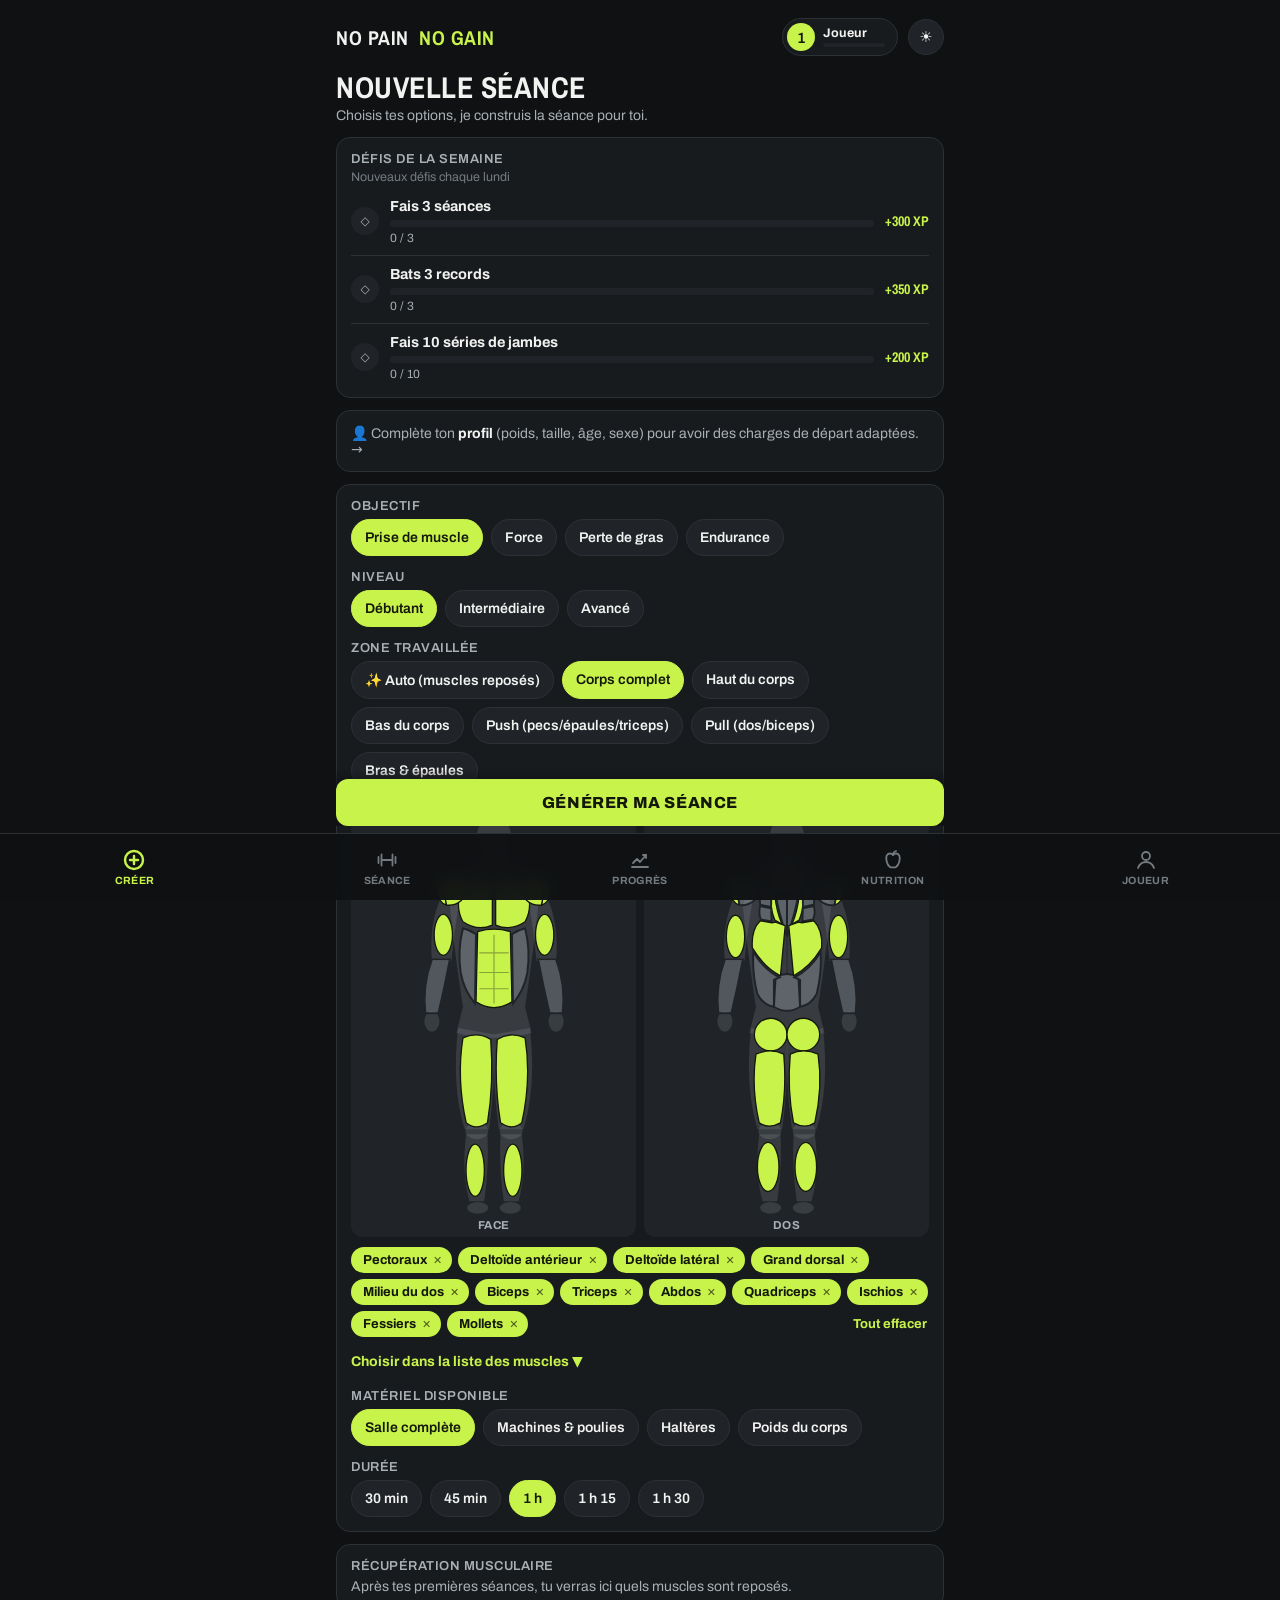
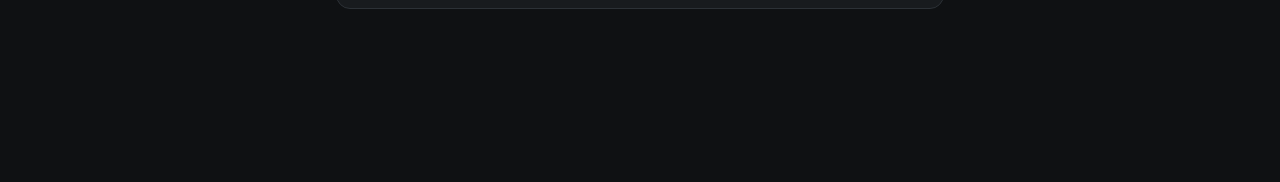
==== commit 047c52ff: "Données locales sécurisées, PWA, fonctionnalités et qualité - Découpage en css/ et js/ (data, lib, e" ====
--- a/index.html
+++ b/index.html
@@ -2,611 +2,27 @@
 <html lang="fr">
 <head>
 <meta charset="utf-8">
+<meta name="viewport" content="width=device-width, initial-scale=1, viewport-fit=cover">
 <meta name="theme-color" content="#0f1113">
-<meta name="viewport" content="width=device-width, initial-scale=1, viewport-fit=cover">
 <title>No Pain No Gain</title>
-<link rel="preconnect" href="https://fonts.googleapis.com">
-<link rel="preconnect" href="https://fonts.gstatic.com" crossorigin>
-<link href="https://fonts.googleapis.com/css2?family=Archivo:wght@400;500;600;700;800&family=Archivo+Narrow:wght@500;600;700&display=swap" rel="stylesheet">
-<style>
-:root{
-  /* Style de départ : anthracite et vert citron */
-  --fd:"Archivo Narrow","Arial Narrow",sans-serif;
-  --fb:"Archivo",system-ui,-apple-system,"Segoe UI",sans-serif;
-  --bg:#0f1113; --panel:#181b1e; --panel2:#202428; --line:#2c3136;
-  --ink:#f2f3f1; --ink2:#a9b0b5; --muted:#737b81;
-  --accent:#c8f34a; --accentInk:#14180a; --accentText:#c8f34a; --info:#c8f34a;
-  --warn:#ffb547; --bad:#ff6b5b;
-  --glow:rgba(200,243,74,.22); --glowA:rgba(200,243,74,.10);
-  --field:#0f1113; --glass:rgba(24,27,30,.94);
-  --r:14px; --navBg:rgba(15,17,19,.96); --doneLine:#3d4a1c; --line2:#a9b0b5;
-  color-scheme:dark;
-}
-:root[data-theme="light"]{
-  --bg:#f4f5f2; --panel:#ffffff; --panel2:#eceee9; --line:#d9ddd6;
-  --ink:#16191b; --ink2:#4f575d; --muted:#6c747a;
-  --accent:#c8f34a; --accentInk:#14180a; --accentText:#4a6b00; --info:#4a6b00;
-  --glow:rgba(120,170,0,.20); --glowA:rgba(150,200,30,.14);
-  --field:#ffffff; --glass:rgba(255,255,255,.96);
-  --navBg:rgba(255,255,255,.96); --doneLine:#b7d86a; --line2:#6c747a;
-  color-scheme:light;
-}
-*{box-sizing:border-box;-webkit-tap-highlight-color:transparent}
-html,body{margin:0;transition:background .2s,color .2s;background:var(--bg);color:var(--ink);font-family:var(--fb);font-size:16px}
-body{padding:env(safe-area-inset-top) env(safe-area-inset-right) calc(84px + env(safe-area-inset-bottom)) env(safe-area-inset-left)}
-.wrap{max-width:640px;margin:0 auto;padding:16px}
-h1{font-family:var(--fd);font-size:18px;white-space:nowrap;letter-spacing:.8px;text-transform:uppercase;margin:0}
-h1 span{color:var(--accentText)}
-h2{font-family:var(--fd);text-transform:uppercase;font-size:19px;letter-spacing:.6px;margin:22px 0 10px}
-.sub{color:var(--ink2);margin:0 0 14px;font-size:14px}
-.card{background:var(--panel);border:1px solid var(--line);border-radius:var(--r);padding:14px;margin-bottom:12px}
-label.f{display:block;font-size:13px;color:var(--ink2);margin:14px 0 6px;font-weight:600;text-transform:uppercase;letter-spacing:.5px}
-.chips{display:flex;flex-wrap:wrap;gap:8px}
-.chip{border:1px solid var(--line);background:var(--panel2);color:var(--ink);padding:10px 13px;border-radius:999px;font:inherit;font-size:14px;font-weight:600;cursor:pointer;transition:background .15s,color .15s}
-.chip.on{background:var(--accent);color:var(--accentInk);border-color:var(--accent)}
-.btn{display:block;width:100%;border:0;border-radius:12px;padding:15px;font:inherit;font-weight:800;font-size:16px;cursor:pointer;text-transform:uppercase;letter-spacing:.6px}
-.btn.primary{background:var(--accent);color:var(--accentInk)}
-.btn.ghost{background:transparent;border:1px solid var(--line);color:var(--ink)}
-.btn.small{display:inline-block;width:auto;padding:8px 12px;font-size:12px;white-space:nowrap}
-.row{display:flex;gap:10px;align-items:center}
-.ex{background:var(--panel);border:1px solid var(--line);border-radius:var(--r);padding:14px;margin-bottom:12px}
-.ex-head{display:flex;justify-content:space-between;align-items:flex-start;gap:8px}
-.ex-name{font-weight:800;font-size:17px}
-.ex-meta{color:var(--ink2);font-size:13px;margin-top:3px}
-.tag{display:inline-block;font-size:11px;font-weight:700;text-transform:uppercase;letter-spacing:.4px;padding:3px 7px;border-radius:6px;background:var(--panel2);color:var(--ink2);margin-right:4px}
-.cue{font-size:13px;color:var(--muted);margin-top:8px;line-height:1.4}
-.hint{font-size:13px;color:var(--accentText);margin-top:8px;font-weight:600}
-.iconbtn{background:var(--panel2);border:1px solid var(--line);color:var(--ink);border-radius:10px;width:38px;height:38px;font-size:17px;cursor:pointer;flex:none}
-table.sets{width:100%;border-collapse:collapse;margin-top:10px}
-table.sets th{font-size:11px;color:var(--muted);text-transform:uppercase;font-weight:600;text-align:left;padding:4px}
-table.sets td{padding:4px}
-table.sets input{width:100%;background:var(--bg);border:1px solid var(--line);color:var(--ink);border-radius:9px;padding:10px 8px;font:inherit;font-size:16px;text-align:center}
-.done-btn{width:42px;height:42px;border-radius:10px;border:1px solid var(--line);background:var(--panel2);color:var(--muted);font-size:18px;cursor:pointer}
-.done-btn.on{background:var(--accent);color:var(--accentInk);border-color:var(--accent)}
-tr.isdone input{border-color:var(--doneLine);color:var(--ink2)}
-.summary{display:grid;grid-template-columns:repeat(3,1fr);gap:8px;margin-bottom:12px}
-.stat{background:var(--panel);border:1px solid var(--line);border-radius:12px;padding:12px}
-.stat b{display:block;font-family:var(--fd);font-size:clamp(20px,6.5vw,26px);white-space:nowrap}
-.stat small{color:var(--ink2);font-size:12px}
-nav.tabs{position:fixed;left:0;right:0;bottom:0;background:var(--navBg);border-top:1px solid var(--line);display:flex;padding:8px 8px calc(8px + env(safe-area-inset-bottom));z-index:10;backdrop-filter:blur(8px)}
-nav.tabs button{flex:1;background:none;border:0;color:var(--muted);font:inherit;font-size:10.5px;font-weight:700;text-transform:uppercase;letter-spacing:.3px;padding:8px 0;cursor:pointer;min-width:0}
-nav.tabs button .ic{display:block;width:24px;height:24px;margin:0 auto 3px;fill:none;stroke:currentColor;stroke-width:1.8;stroke-linecap:round;stroke-linejoin:round}
-nav.tabs button.on .ic{stroke-width:2.3}
-nav.tabs button.on{color:var(--accentText)}
-.view{display:none}.view.on{display:block}
-select{width:100%;background:var(--panel2);color:var(--ink);border:1px solid var(--line);border-radius:10px;padding:12px;font:inherit}
-.chart{position:relative;margin-top:8px}
-.chart svg{display:block;width:100%;height:auto;touch-action:pan-y}
-.tip{position:absolute;pointer-events:none;background:var(--glass);backdrop-filter:blur(10px);-webkit-backdrop-filter:blur(10px);border:1px solid var(--line);border-radius:8px;padding:6px 9px;font-size:12px;white-space:nowrap;transform:translate(-50%,-110%);display:none}
-.hist-item{display:flex;justify-content:space-between;align-items:center;gap:8px;padding:12px 0;border-bottom:1px solid var(--line)}
-.hist-item:last-child{border-bottom:0}
-.hist-item .t{font-weight:700}
-.hist-item .d{font-size:13px;color:var(--ink2)}
-.empty{color:var(--ink2);text-align:center;padding:26px 10px;font-size:14px}
-.timer{position:fixed;left:50%;transform:translateX(-50%);bottom:calc(80px + env(safe-area-inset-bottom));width:min(calc(100vw - 24px),480px);background:var(--accent);color:var(--accentInk);border-radius:16px;padding:10px 12px 10px 14px;display:none;z-index:11;box-shadow:0 10px 30px rgba(0,0,0,.45)}
-.t-top{display:flex;align-items:center;justify-content:space-between;gap:8px}
-.t-lbl{display:block;font-size:11px;font-weight:800;text-transform:uppercase;letter-spacing:.6px;opacity:.75}
-#tval{font-family:var(--fd);font-size:30px;font-weight:700;line-height:1;font-variant-numeric:tabular-nums}
-.t-btns{display:flex;gap:6px}
-.t-btns button{background:var(--accentInk);color:var(--accent);border:0;border-radius:10px;padding:9px 9px;font:inherit;font-size:12.5px;font-weight:800;cursor:pointer;white-space:nowrap}
-.t-bar{height:5px;border-radius:3px;background:rgba(0,0,0,.15);margin-top:8px;overflow:hidden}
-.t-bar i{display:block;height:100%;background:var(--accentInk);border-radius:3px;transition:width .25s linear}
-.t-next{font-size:12.5px;margin-top:6px;white-space:nowrap;overflow:hidden;text-overflow:ellipsis}
-.t-next:empty{display:none}
-body.timing .finish-bar,body.timing .cta-bar{visibility:hidden}
-.timer button{background:var(--accentInk);color:var(--accent);border:0;border-radius:999px;padding:5px 10px;font:inherit;font-size:12px;font-weight:700;cursor:pointer}
-.toast{position:fixed;top:calc(14px + env(safe-area-inset-top));left:50%;transform:translateX(-50%);background:var(--panel2);border:1px solid var(--line);padding:10px 16px;border-radius:10px;font-size:14px;display:none;z-index:20}
-.modal{position:fixed;inset:0;background:rgba(0,0,0,.6);display:none;align-items:flex-end;justify-content:center;z-index:30}
-.modal .sheet{background:var(--panel);border-radius:18px 18px 0 0;padding:20px 16px calc(20px + env(safe-area-inset-bottom));width:100%;max-width:640px}
-.sync{font-size:12px;color:var(--muted);margin-top:4px}
-.est{color:var(--ink2);font-size:14px}
-.grid{display:grid;grid-template-columns:repeat(3,1fr);gap:8px}
-.tile{position:relative;background:var(--panel);border:1px solid var(--line);border-radius:12px;padding:5px 5px 8px;color:var(--ink);font:inherit;cursor:pointer;display:flex;flex-direction:column;align-items:stretch;text-align:center}
-.tile:active{transform:scale(.97)}
-.t-art{background:var(--panel2);border-radius:8px}
-.t-art svg,.d-art svg{display:block;width:100%;height:auto}
-.t-name{font-size:11.5px;font-weight:700;line-height:1.2;margin-top:6px;min-height:2.4em;display:-webkit-box;-webkit-line-clamp:3;-webkit-box-orient:vertical;overflow:hidden}
-.t-badge{position:absolute;top:8px;left:8px;min-width:22px;height:22px;padding:0 6px;border-radius:999px;background:var(--panel);border:1px solid var(--line);font-size:11px;font-weight:800;display:flex;align-items:center;justify-content:center;color:var(--ink2)}
-.t-badge.part{background:var(--accent);color:var(--accentInk);border-color:var(--accent);opacity:.75}
-.t-badge.full{background:var(--accent);color:var(--accentInk);border-color:var(--accent)}
-.chips.scroll{flex-wrap:nowrap;overflow-x:auto;padding-bottom:4px;scrollbar-width:none;margin:0 -16px;padding-left:16px;padding-right:16px}
-.chips.scroll::-webkit-scrollbar{display:none}
-.chips.scroll .chip{flex:none;padding:8px 12px;font-size:13px}
-.finish-bar,.cta-bar{position:sticky;bottom:calc(74px + env(safe-area-inset-bottom));margin-top:16px;z-index:5;padding-top:10px;background:linear-gradient(to bottom,transparent,var(--bg) 40%)}
-.finish-bar .btn,.cta-bar .btn{box-shadow:0 6px 20px rgba(0,0,0,.25)}
-.back{background:none;border:0;color:var(--ink2);font:inherit;font-weight:700;font-size:15px;padding:12px 12px 12px 0;margin:4px 0 2px;cursor:pointer}
-.d-art{background:var(--panel2);border-radius:12px;max-width:240px;margin:0 auto}
-.eff{margin-top:14px}
-.eff small{display:block;color:var(--ink2);font-size:12.5px;margin-bottom:6px}
-.eff .chip{padding:8px 12px;font-size:13px}
-.rec-sum{font-size:14px;color:var(--ink2);margin-bottom:8px}.rec-sum b{color:var(--ink)}
-.rec-pills{display:flex;flex-wrap:wrap;gap:6px}
-.pill{font-size:12.5px;font-weight:600;padding:5px 10px;border-radius:999px;background:var(--panel2);border:1px solid var(--line)}
-.pill.low{color:var(--bad);border-color:var(--bad)}.pill.mid{color:var(--warn);border-color:var(--warn)}.pill.ok{color:var(--accentText)}
-.rec-grid{display:grid;grid-template-columns:1fr;gap:2px}
-.rv-row{display:flex;align-items:center;gap:8px;font-size:12.5px;margin:3px 0}
-.rv-row span{width:120px;flex:none;color:var(--ink2);white-space:nowrap;overflow:hidden;text-overflow:ellipsis}
-.rv-row b{width:34px;text-align:right;font-size:12px}
-.bar{flex:1;height:7px;border-radius:4px;background:var(--panel2);overflow:hidden}
-.bar i{display:block;height:100%;border-radius:4px}
-.bar i.ok{background:var(--accentText)} .bar i.mid{background:var(--warn)} .bar i.low{background:var(--bad)}
-.score-top{display:flex;align-items:center;gap:14px;margin-bottom:8px}
-.score-num{font-family:var(--fd);font-size:44px;font-weight:700;line-height:1;color:var(--accentText)}
-.score-top b{display:block;font-size:16px}.score-top small{color:var(--ink2);font-size:12px}
-.kcal-big{display:flex;align-items:baseline;gap:8px}
-.linkbtn{display:block;margin:10px auto 0;background:none;border:0;color:var(--accentText);font:inherit;font-weight:700;font-size:14px;cursor:pointer;padding:6px}
-.calc-btn{margin-left:auto;align-self:center;width:36px;height:36px;border-radius:50%;border:1px solid var(--line);background:var(--panel2);color:var(--ink);font:inherit;font-size:20px;font-weight:700;line-height:1;cursor:pointer;flex:none}
-.calc{margin:10px 0 4px;background:var(--panel2);border-radius:12px;padding:12px}
-.cstep{display:grid;grid-template-columns:1fr auto;gap:2px 10px;padding:8px 0;border-bottom:1px solid var(--line)}
-.cstep:last-of-type{border-bottom:0}
-.cs-t{grid-column:1/-1;font-weight:700;font-size:13.5px}
-.cs-f{font-size:12.5px;color:var(--ink2);line-height:1.45}
-.cs-r{font-weight:800;font-size:14px;align-self:end;white-space:nowrap;color:var(--accentText)}
-.cs-sep{font-size:12px;font-weight:700;text-transform:uppercase;letter-spacing:.5px;color:var(--muted);margin:12px 0 2px}
-.kcal-big b{font-family:var(--fd);font-size:46px;line-height:1;color:var(--accentText)}
-.kcal-big span{color:var(--ink2);font-size:14px}
-.macro3{display:grid;grid-template-columns:repeat(3,1fr);gap:8px}
-.macro3>div{background:var(--panel2);border-radius:10px;padding:10px}
-.macro3 b{display:block;font-family:var(--fd);font-size:22px}
-.macro3 small{color:var(--ink2);font-size:12px;line-height:1.3;display:block}
-.kcal-left{font-size:15px;color:var(--ink2);margin-bottom:8px}
-.kcal-left b{font-family:var(--fd);font-size:28px;color:var(--ink)}
-.kcal-left.over b{color:var(--warn)}
-.mrow{margin:8px 0}
-.mtop{display:flex;justify-content:space-between;font-size:13px;color:var(--ink2);margin-bottom:4px}
-.mtop b{color:var(--ink);font-weight:700}
-.mrow .bar{height:9px}
-.flist{margin-top:12px;border-top:1px solid var(--line)}
-.fitem{display:flex;justify-content:space-between;align-items:center;gap:8px;padding:9px 0;border-bottom:1px solid var(--line)}
-.fitem b{font-size:14px;display:block}.fitem small{font-size:12px;color:var(--ink2)}
-.fgrid{display:grid;grid-template-columns:1fr 1fr;gap:8px}
-.fadd{background:var(--panel);border:1px solid var(--line);border-radius:12px;padding:10px;text-align:left;color:var(--ink);font:inherit;cursor:pointer}
-.fadd:active{transform:scale(.97)}
-.fadd b{display:block;font-size:13.5px}.fadd small{display:block;font-size:11.5px;color:var(--ink2);margin-top:2px}
-.tips p{margin:0 0 10px;font-size:14px;line-height:1.45;color:var(--ink2)}.tips b{color:var(--ink)}
-.sess-head{padding:14px}
-.sh-t{font-family:var(--fd);font-size:21px;font-weight:700;text-transform:uppercase;letter-spacing:.3px}
-.sh-t span{color:var(--ink2);font-weight:600}
-.sh-m{font-size:13px;color:var(--ink2);margin-top:3px}
-.sh-p{display:flex;align-items:center;gap:10px;margin-top:10px}
-.sh-p .bar{height:8px}.sh-p b{font-size:13px;white-space:nowrap}
-details.coach summary{cursor:pointer;font-weight:700;color:var(--ink);list-style:none;display:flex;justify-content:space-between;align-items:center}
-details.coach summary::-webkit-details-marker{display:none}
-details.coach summary::after{content:"▼";font-size:11px;color:var(--muted)}
-details.coach[open] summary::after{content:"▲"}
-.coach-b p{margin:8px 0 0}.coach-b p.why{color:var(--ink)}
-.warm{font-size:13.5px;color:var(--ink2);line-height:1.45;margin:0 2px 6px}
-.empty-cta b{font-size:17px}.empty-cta p{color:var(--ink2);font-size:14px;line-height:1.45;margin:6px 0 12px}
-.d-blk{display:inline-block;margin-top:10px;font-size:12px;font-weight:800;color:var(--accentInk);background:var(--accent);border-radius:7px;padding:3px 8px}
-.ex-meta b{color:var(--ink)}
-.last{margin-top:12px;padding:10px 12px;background:var(--panel2);border-radius:10px;font-size:13px}
-.last span{display:block;color:var(--ink2);font-size:12px}.last b{font-size:15px}.last small{display:block;color:var(--ink2);margin-top:2px}
-.set-tools{display:flex;justify-content:space-between;align-items:center;gap:8px;margin-top:10px;flex-wrap:wrap}
-.set-tools span{font-size:13px;color:var(--ink2)}.set-tools div{display:flex;gap:8px}
-.linkbtn.danger{color:var(--bad);font-weight:600;font-size:13.5px;margin-top:12px}
-.hist-wrap{border-bottom:1px solid var(--line)}.hist-wrap:last-child{border-bottom:0}
-.hist-wrap .hist-item{border-bottom:0}
-.hist-open{flex:1;min-width:0;background:none;border:0;padding:0;text-align:left;color:var(--ink);font:inherit;cursor:pointer}
-.chev{font-size:10px;color:var(--muted);margin-left:4px}
-.hist-detail{padding:0 0 12px}
-.hd-row{display:flex;align-items:center;gap:10px;padding:5px 0}
-.hd-row .ra{width:40px;flex:none;background:var(--panel2);border-radius:7px}.hd-row .ra svg{display:block;width:100%}
-.hd-row b{display:block;font-size:13.5px}.hd-row small{font-size:12px;color:var(--ink2)}
-.d-top{display:flex;gap:12px;align-items:center}
-.d-top .d-art{width:42%;max-width:170px;flex:none;margin:0}
-.d-info{flex:1;min-width:0}
-.d-info .ex-name{font-size:19px;line-height:1.2;margin-top:4px}
-.d-info .d-blk{margin-top:0}
-.d-tags{margin-top:6px}.d-tags .tag{margin-bottom:4px}
-.active{margin-top:14px;padding:14px;border-radius:14px;background:var(--panel2);border:1.5px solid var(--accentText)}
-.active.done-st{border-color:var(--line)}
-.act-h{display:flex;justify-content:space-between;align-items:baseline;gap:8px;margin-bottom:10px}
-.act-h b{font-family:var(--fd);font-size:22px;text-transform:uppercase}
-.act-h b span{color:var(--ink2);font-size:16px}
-.act-h>span{font-size:13px;color:var(--ink2);text-align:right}
-.stps{display:grid;grid-template-columns:1fr 1fr;gap:10px}
-.stp-b{width:40px}
-@media (max-width:359px){.stps{grid-template-columns:1fr}.stp small{text-align:left}}
-.stps.one{grid-template-columns:1fr;max-width:260px;margin:0 auto}
-.stp small{display:block;font-size:12px;color:var(--ink2);margin-bottom:5px;text-align:center}
-.stp-r{display:flex;align-items:stretch;border:1px solid var(--line);border-radius:12px;overflow:hidden;background:var(--bg)}
-.stp-b{width:42px;flex:none;border:0;background:var(--panel);color:var(--ink);font:inherit;font-size:22px;font-weight:700;cursor:pointer;touch-action:manipulation}
-.stp-b:active{background:var(--accent);color:var(--accentInk)}
-.stp-r input{flex:1;min-width:0;width:100%;border:0;background:transparent;color:var(--ink);font:inherit;font-family:var(--fd);font-size:26px;font-weight:700;text-align:center;padding:10px 0}
-.next-b small{display:block;font-size:11px;letter-spacing:.6px;opacity:.75;margin-bottom:2px}
-.next-b{text-transform:none;letter-spacing:0;font-size:17px}
-.next-b small{text-transform:uppercase}
-.btn.big{margin-top:12px;padding:16px;font-size:16px}
-.act-f{font-size:12.5px;color:var(--ink2);text-align:center;margin-top:8px}.act-f:empty{display:none}
-.act-f b{color:var(--ink)}
-.done-st .eff{margin-top:0}
-.wu{margin-top:12px;background:var(--panel2);border-radius:12px;padding:10px 12px;font-size:13.5px}
-.wu summary{cursor:pointer;font-weight:700;list-style:none}.wu summary::-webkit-details-marker{display:none}
-.wu-r{display:flex;align-items:center;gap:10px;padding:6px 0;border-bottom:1px solid var(--line)}
-.wu-r span{width:22px;height:22px;border-radius:50%;background:var(--panel);display:flex;align-items:center;justify-content:center;font-size:12px;font-weight:700;color:var(--ink2)}
-.wu-r small{margin-left:auto;color:var(--ink2);font-size:12px}
-.wu p{margin:8px 0 0;color:var(--ink2);font-size:12.5px}
-.cue-d{margin-top:12px;font-size:13.5px}.cue-d summary{cursor:pointer;color:var(--ink2);font-weight:600}
-.cue-d .cue{margin-top:6px}
-.all-h{margin-top:16px;font-size:12px;font-weight:700;text-transform:uppercase;letter-spacing:.5px;color:var(--ink2)}
-.all-h span{text-transform:none;letter-spacing:0;font-weight:400;color:var(--muted)}
-table.sets td.sn{width:26px;color:var(--muted);font-weight:700}
-table.sets td.x{width:14px;color:var(--muted);text-align:center;padding:0}
-table.sets td:last-child{width:46px}
-table.sets tr.cur td.sn{color:var(--accentText)}
-table.sets tr.cur input{border-color:var(--accentText)}
-body.timing{padding-bottom:calc(200px + env(safe-area-inset-bottom))}
-.coach{background:var(--panel);border:1px solid var(--line);border-left:3px solid var(--accentText);border-radius:12px;padding:12px;font-size:14px;line-height:1.45;color:var(--ink2);margin-bottom:12px}
-.warm b{color:var(--ink)}
-.blk{margin:14px 0 4px}
-.blk-h{display:flex;align-items:center;gap:10px;margin-bottom:8px}
-.blk-h b{display:block;font-size:15px}
-.blk-h small{display:block;color:var(--ink2);font-size:12.5px;margin-top:1px}
-.blk-l{width:32px;height:32px;border-radius:9px;background:var(--accent);color:var(--accentInk);display:flex;align-items:center;justify-content:center;font-weight:800;flex:none}
-.chain{display:flex;align-items:center;gap:10px;margin-top:12px;padding:10px 12px;border-radius:12px;background:var(--panel2);border:1px solid var(--line);cursor:pointer;width:100%;color:var(--ink);font:inherit;text-align:left}
-.chain .ra{width:44px;flex:none}
-.chain .ra svg{display:block;width:100%}
-.chain small{display:block;color:var(--ink2);font-size:12px}
-.record{margin-top:10px;font-size:14px;color:var(--ink2)}
-.record b{color:var(--ink)}
-.a-floor{stroke:var(--line);stroke-width:1.5}
-.a-limb,.a-torso{stroke:var(--ink);stroke-width:4.5;stroke-linecap:round}
-.a-torso{stroke-width:6.5}
-.a-head{fill:var(--ink)}
-.a-back{opacity:.38}
-.a-bench{stroke:var(--muted);stroke-width:4;stroke-linecap:round}
-.a-bar{stroke:var(--muted);stroke-width:2.5;stroke-linecap:round}
-.a-cable{stroke:var(--muted);stroke-width:1.2;stroke-dasharray:2 2}
-.a-pulley{fill:var(--panel2);stroke:var(--muted);stroke-width:1.5}
-.a-pad,.a-step{fill:var(--muted)}
-.a-plate{fill:var(--accent);stroke:var(--accentInk);stroke-width:1.2}
-.a-hub{fill:var(--accentInk)}
-.a-db{fill:var(--accent);stroke:var(--accentInk);stroke-width:1}
-.a-dbback{opacity:.5}
-.nudge{cursor:pointer;font-size:14px;color:var(--ink2);border-color:var(--accentText)}
-.nudge b{color:var(--ink)}
-.prof-head{display:flex;align-items:center;gap:14px}
-.avatar{width:58px;height:58px;border-radius:50%;background:var(--accent);color:var(--accentInk);display:flex;align-items:center;justify-content:center;font-family:var(--fd);font-size:28px;font-weight:700;flex:none}
-.name-in{width:100%;background:transparent;border:0;border-bottom:1px dashed var(--line);color:var(--ink);font:inherit;font-size:20px;font-weight:800;padding:4px 0}
-.name-in:focus{outline:none;border-bottom-color:var(--accentText)}
-.rec{display:flex;align-items:center;gap:12px;padding:8px 0;border-bottom:1px solid var(--line)}
-.rec:last-child{border-bottom:0}
-.rec .ra{width:52px;flex:none;background:var(--panel2);border-radius:8px}
-.rec .ra svg{display:block;width:100%;height:auto}
-.rec .rn{flex:1;min-width:0;font-weight:700;font-size:14px}
-.rec .rn small{display:block;font-weight:400;color:var(--ink2);font-size:12px;margin-top:2px}
-.rec .rv{font-family:var(--fd);font-size:20px;font-weight:700;white-space:nowrap}
-.top{display:flex;justify-content:space-between;align-items:center;gap:10px;padding:4px 0 2px}
-.theme-btn{flex:none;display:flex;align-items:center;gap:6px;background:var(--panel2);border:1px solid var(--line);color:var(--ink);border-radius:999px;padding:8px 12px;font:inherit;font-size:13px;font-weight:700;cursor:pointer}
-.grid3{display:grid;grid-template-columns:repeat(3,1fr);gap:8px}
-.fld small{display:block;font-size:12px;color:var(--ink2);margin-bottom:5px}
-.fld input{width:100%;background:var(--bg);border:1px solid var(--line);color:var(--ink);border-radius:10px;padding:11px 8px;font:inherit;font-size:16px;text-align:center}
-.bmi{margin-top:12px;font-size:14px;color:var(--ink2)}
-.pt{font-family:var(--fd);font-size:28px;text-transform:uppercase;letter-spacing:.4px;margin:14px 0 2px;line-height:1.1}
-.pt+.sub{margin-bottom:14px}
-label.f:first-child{margin-top:0}
-.bmi b{color:var(--ink)}
-
-/* ================= STYLE DE DÉPART : ANTHRACITE & VERT ================= */
-html,body{background:var(--bg)}
-body{padding-bottom:calc(84px + env(safe-area-inset-bottom));font-family:var(--fb)}
-.wrap{padding:16px}
-:focus-visible{outline:2px solid var(--accentText);outline-offset:2px}
-
-/* En-tête */
-.top{display:flex;align-items:center;gap:10px;padding:2px 0 0;min-width:0}
-h1{font-family:var(--fd);font-size:20px;font-weight:700;letter-spacing:.5px;text-transform:uppercase;white-space:nowrap;margin:0;flex:none;display:block}
-h1::before{content:none}
-h1 .b1{color:var(--ink)} h1 .b2{color:var(--accentText);margin-left:.25em}
-#hud{margin-left:auto;min-width:0}
-.hud-btn{display:flex;align-items:center;gap:8px;background:var(--panel);border:1px solid var(--line);border-radius:999px;padding:4px 12px 4px 4px;color:var(--ink);font:inherit;cursor:pointer;min-width:0}
-.hud-t{display:flex;flex-direction:column;gap:4px;min-width:0;text-align:left}
-.hud-t b{font-size:12.5px;font-weight:700;max-width:80px;overflow:hidden;text-overflow:ellipsis;white-space:nowrap;line-height:1}
-.hud-t .seg{width:62px}
-.theme-btn{flex:none;width:36px;height:36px;justify-content:center;padding:0;border-radius:50%;background:var(--panel2);border:1px solid var(--line);font-size:15px}
-@media (max-width:380px){ h1{font-size:15px} }
-@media (max-width:340px){ h1 .b2{display:none} }
-
-/* Pastille de niveau */
-.hex{display:inline-flex;align-items:center;justify-content:center;width:28px;height:28px;flex:none;border-radius:50%;background:var(--accent);color:var(--accentInk);font-family:var(--fd);font-weight:700;font-size:15px}
-.hex.big{width:54px;height:54px;font-size:26px}
-
-/* Titres */
-.pt{font-family:var(--fd);font-size:30px;font-weight:700;letter-spacing:.5px;text-transform:uppercase;line-height:1.05;margin:16px 0 4px}
-.pt+.sub{font-size:14px;margin-bottom:14px}
-h2{font-family:var(--fd);font-size:19px;font-weight:700;letter-spacing:.6px;text-transform:uppercase;margin:22px 0 10px;display:block}
-h2::before,h2::after{content:none}
-.h-c{font-family:var(--fb);font-size:14px;color:var(--accentText);margin-left:6px}
-label.f{font-family:var(--fb);font-size:13px;font-weight:600;letter-spacing:.5px;text-transform:uppercase;color:var(--ink2);margin:14px 0 6px}
-label.f::before{content:none}
-label.f:first-child{margin-top:0}
-.sub{color:var(--ink2)}
-
-/* Cartes simples */
-.card,.ex,.stat,.coach,.sess-head{position:relative;background:var(--panel);border:1px solid var(--line);border-radius:var(--r);box-shadow:none}
-.card::before,.ex::before,.sess-head::before,.active::before,.coach::before{content:none}
-.card{padding:14px}
-.stat{padding:12px;border-radius:12px}
-.stat b{font-family:var(--fd);font-size:clamp(20px,6.5vw,26px);font-weight:700;line-height:1.1;white-space:nowrap}
-.stat small{font-size:12px;color:var(--ink2)}
-.ex{padding:14px}
-
-/* Choix */
-.chip{border-radius:999px;background:var(--panel2);border:1px solid var(--line);color:var(--ink);padding:10px 13px;font-weight:600;font-size:14px}
-.chip.on,:root[data-theme="light"] .chip.on{background:var(--accent);border-color:var(--accent);color:var(--accentInk);box-shadow:none}
-:root[data-theme="light"] .chip{background:var(--panel2)}
-
-/* Boutons */
-.btn{position:relative;border-radius:12px;font-family:var(--fb);font-weight:800;font-size:16px;letter-spacing:.6px;text-transform:uppercase}
-.btn:active{transform:scale(.98)}
-.btn.primary{background:var(--accent);color:var(--accentInk);border:0;box-shadow:none}
-.btn.primary::after{content:none}
-.btn.ghost{background:transparent;border:1px solid var(--line);color:var(--ink)}
-.btn.small{border-radius:10px;padding:8px 12px;font-size:12px;letter-spacing:.4px}
-.iconbtn{background:var(--panel2);border:1px solid var(--line);border-radius:10px}
-.linkbtn{color:var(--accentText);font-family:var(--fb);font-weight:700}
-.next-b{font-family:var(--fb);font-size:17px;letter-spacing:0;text-transform:none}
-.next-b small{font-size:11px;letter-spacing:.6px}
-
-/* Champs */
-.fld input,table.sets input,select{background:var(--field);border:1px solid var(--line);border-radius:9px}
-.fld input:focus,table.sets input:focus,select:focus{outline:none;border-color:var(--accentText)}
-tr.isdone input{border-color:var(--doneLine);color:var(--ink2)}
-.done-btn{border-radius:10px;background:var(--panel2);border:1px solid var(--line)}
-.done-btn.on{background:var(--accent);border-color:var(--accent);color:var(--accentInk);box-shadow:none}
-
-/* Jauges */
-.seg{height:7px;border-radius:4px;background:var(--panel2);margin:6px 0 4px;overflow:hidden}
-.seg i{display:block;height:100%;border-radius:4px;background:var(--accentText);transition:width .5s ease}
-.seg.thin{height:4px;margin:0}
-.seg.big{height:10px}
-.bar{border-radius:4px;background:var(--panel2)}
-.bar i{border-radius:4px}
-.bar i.ok{background:var(--accentText);box-shadow:none;filter:none}
-.bar i.mid{background:var(--warn)} .bar i.low{background:var(--bad)}
-.pill{border-radius:999px;background:var(--panel2)}
-
-/* Navigation (pleine largeur, comme au départ) */
-nav.tabs{left:0;right:0;transform:none;bottom:0;width:auto;border:0;border-top:1px solid var(--line);border-radius:0;padding:8px 8px calc(8px + env(safe-area-inset-bottom));background:var(--navBg);backdrop-filter:blur(8px);-webkit-backdrop-filter:blur(8px);box-shadow:none}
-nav.tabs button{border-radius:0;padding:6px 0;font-family:var(--fb);font-size:10.5px;letter-spacing:.3px;text-transform:uppercase;font-weight:700}
-nav.tabs button.on{color:var(--accentText);background:transparent}
-nav.tabs button.on::after{content:none}
-nav.tabs button.on .ic{filter:none;stroke-width:2.4}
-@media (max-width:370px){nav.tabs button{font-size:9.5px;letter-spacing:0}}
-.finish-bar,.cta-bar{bottom:calc(74px + env(safe-area-inset-bottom));background:linear-gradient(to bottom,transparent,var(--bg) 40%)}
-
-/* Quêtes */
-.quests{padding:14px 14px 6px}
-.q{display:flex;align-items:center;gap:11px;padding:10px 0;border-bottom:1px solid var(--line)}
-.q:last-child{border-bottom:0}
-.q-i{width:28px;height:28px;flex:none;display:flex;align-items:center;justify-content:center;border-radius:50%;background:var(--panel2);color:var(--ink2);font-size:12px}
-.q-b{flex:1;min-width:0}.q-b b{display:block;font-size:14.5px;font-weight:700}.q-b small{display:block;font-size:12px;color:var(--ink2)}
-.q-xp{font-family:var(--fd);font-weight:700;font-size:14px;color:var(--accentText);white-space:nowrap}
-.q.done .q-i{background:var(--accent);color:var(--accentInk)}
-.q.done b{color:var(--ink2)}.q.done .q-xp{color:var(--muted)}
-.q-h{font-size:12px;font-weight:700;letter-spacing:.5px;text-transform:uppercase;color:var(--ink2);margin:10px 0 0;padding-top:4px}
-.q-h span{text-transform:none;letter-spacing:0;color:var(--muted);font-weight:500;margin-left:4px}
-.dq-sum{font-size:12.5px;color:var(--ink2);margin:-2px 0 4px;display:flex;flex-wrap:wrap;justify-content:space-between;gap:4px}
-.dq-sum span{color:var(--muted)}
-.q.dq{align-items:flex-start}
-.q-art{width:54px;flex:none;border-radius:8px;background:var(--panel2);overflow:hidden}
-.q-art svg{display:block;width:100%;height:auto}
-.dq-btns{display:flex;gap:6px;margin-top:7px}
-.dq-btns button,.dq-var button,.dq-undo{white-space:nowrap;font:inherit;font-weight:700;font-size:12.5px;border-radius:999px;border:1px solid var(--line);background:var(--panel2);color:var(--ink);padding:7px 12px;cursor:pointer;touch-action:manipulation}
-.dq-btns .all{background:var(--accent);border-color:var(--accent);color:var(--accentInk)}
-.dq-var{display:flex;gap:4px;margin-top:7px}
-.dq-var button{padding:5px 10px;font-size:11.5px;font-weight:600;color:var(--ink2)}
-.dq-var button.on{border-color:var(--accentText);color:var(--accentText)}
-.dq-undo{margin-top:6px;padding:4px 10px;font-size:11.5px;color:var(--ink2);background:transparent}
-.q.dq.done .q-art{opacity:.55}
-
-/* Fiche joueur */
-.pl-card{padding:16px}
-.pl-top{display:flex;align-items:center;gap:14px}
-.pl-av{position:relative;width:62px;height:62px;flex:none;border-radius:50%;background:var(--accent);display:flex;align-items:center;justify-content:center;box-shadow:none}
-.pl-av span{font-family:var(--fd);font-weight:700;font-size:28px;color:var(--accentInk)}
-.pl-av em{position:absolute;bottom:-6px;right:-6px;font-style:normal;font-family:var(--fd);font-weight:700;font-size:12px;color:var(--ink);background:var(--panel2);border:1px solid var(--line);border-radius:999px;padding:1px 7px}
-.pl-id{flex:1;min-width:0}
-.name-in{font-family:var(--fb)!important;font-size:20px!important;font-weight:800!important;text-transform:none}
-.pl-rank{font-size:13.5px;font-weight:600;color:var(--accentText);margin-top:4px}
-.pl-xp{margin-top:14px}
-.pl-xp-t{display:flex;justify-content:space-between;font-size:12px;font-weight:700;text-transform:uppercase;letter-spacing:.4px;color:var(--ink2)}
-.pl-xp-t b{color:var(--ink)}
-.pl-xp small{font-size:12.5px;color:var(--ink2)}
-.radar{display:block;width:100%;max-width:360px;margin:0 auto}
-.rd-grid{fill:none;stroke:var(--line);stroke-width:1}
-.rd-val{fill:rgba(200,243,74,.18);stroke:var(--accentText);stroke-width:2;stroke-linejoin:round}
-.rd-dot{fill:var(--panel);stroke:var(--accentText);stroke-width:2}
-.rd-l{font-family:var(--fb);font-size:9.5px;font-weight:700;letter-spacing:.5px;fill:var(--ink2);text-transform:uppercase}
-.rd-v{fill:var(--ink);font-family:var(--fd);font-weight:700;font-size:15px}
-.badges{display:grid;grid-template-columns:repeat(3,1fr);gap:8px}
-.bdg{position:relative;background:var(--panel);border:1px solid var(--line);border-radius:12px;padding:10px 8px;text-align:center;display:flex;flex-direction:column;align-items:center;gap:3px}
-.bdg-i{width:42px;height:42px;border-radius:50%;background:var(--panel2);display:flex;align-items:center;justify-content:center;font-size:20px;margin-bottom:3px}
-.bdg b{font-size:12px;line-height:1.2}
-.bdg small{font-size:10.5px;color:var(--ink2);line-height:1.25}
-.bdg .seg{width:80%;margin-top:4px}
-.bdg:not(.on){opacity:.55}.bdg:not(.on) .bdg-i{filter:grayscale(1)}
-.bdg.on{border-color:var(--accentText)}
-.bdg.on .bdg-i{background:var(--accent)}
-.bdg.on small{color:var(--accentText);font-weight:700}
-
-/* Récap de fin de séance */
-.sum{text-align:center}
-.sum-k{font-size:12px;font-weight:700;letter-spacing:.8px;text-transform:uppercase;color:var(--ink2)}
-.sum-xp{font-family:var(--fd);font-size:56px;font-weight:700;color:var(--accentText);margin:4px 0;line-height:1}
-.sum-sub{font-size:13px;color:var(--ink2);margin-bottom:12px}
-.lvl-up{display:flex;align-items:center;justify-content:center;gap:12px;margin:12px 0 6px;padding:10px;border-radius:12px;background:var(--panel2);text-align:left}
-.lvl-up b{display:block;font-family:var(--fd);font-size:20px;text-transform:uppercase}
-.lvl-up small{color:var(--ink2)}
-.sum-br{display:flex;flex-wrap:wrap;justify-content:center;gap:6px;margin:-4px 0 14px}
-.sum-br span{font-size:12px;font-weight:600;color:var(--ink);background:var(--panel2);border-radius:999px;padding:4px 10px}
-.sum-grid{display:grid;grid-template-columns:repeat(4,1fr);gap:6px;margin-bottom:14px}
-.sum-grid div{border-radius:10px;padding:9px 4px;background:var(--panel2)}
-.sum-grid b{display:block;font-family:var(--fd);font-size:18px}
-.sum-grid small{font-size:11px;color:var(--ink2)}
-.sum-b{margin-bottom:14px}.sum-b>small{display:block;font-weight:700;text-transform:uppercase;font-size:11.5px;color:var(--ink2);margin-bottom:6px}
-.sum-bi{display:inline-flex;align-items:center;gap:6px;margin:3px;padding:6px 12px;border-radius:999px;background:var(--panel2);font-size:13px}
-.xp-float{position:fixed;z-index:60;transform:translate(-50%,0);font-family:var(--fd);font-weight:700;font-size:17px;color:var(--accentText);pointer-events:none;animation:xpUp 1.1s ease-out forwards}
-@keyframes xpUp{0%{opacity:0;transform:translate(-50%,6px)}15%{opacity:1}100%{opacity:0;transform:translate(-50%,-44px)}}
-
-/* Séance */
-.sess-head{padding:14px}
-.sh-t{font-family:var(--fd);font-size:21px;font-weight:700;text-transform:uppercase;letter-spacing:.3px;line-height:1.15}
-.sh-t span{display:inline;color:var(--ink2);font-weight:600;font-size:21px}
-.sh-t span::before{content:" · "}
-.sh-xp{display:flex;justify-content:space-between;gap:8px;margin-top:8px;font-size:12.5px;font-weight:600;color:var(--accentText)}
-.sh-xp span:last-child{color:var(--ink2)}
-.sh-p .bar{height:8px}
-details.coach{padding:12px 14px;border-left:3px solid var(--accentText)}
-details.coach summary{font-family:var(--fb);font-size:14px;font-weight:700}
-.blk-l{font-family:var(--fd);font-size:16px;border-radius:9px;width:32px;height:32px;color:var(--accentInk);background:var(--accent);box-shadow:none}
-.blk-h b{font-family:var(--fb);font-size:15px;font-weight:700;text-transform:none}
-.tile{background:var(--panel);border:1px solid var(--line);border-radius:12px;padding:5px 5px 8px}
-.tile:active{transform:scale(.97)}
-.t-art{border-radius:8px;background:var(--panel2)}
-.t-name{font-family:var(--fb);font-weight:700;font-size:11.5px}
-.t-badge{border-radius:999px;background:var(--panel);font-family:var(--fb)}
-.t-badge.part,.t-badge.full{background:var(--accent);color:var(--accentInk);border-color:var(--accent);box-shadow:none}
-.a-limb,.a-torso{stroke:var(--ink)}.a-head{fill:var(--ink)}
-.a-plate,.a-db{fill:var(--accent);stroke:var(--accentInk)}.a-hub{fill:var(--accentInk)}
-
-/* Fiche exercice */
-.d-art{border-radius:12px;background:var(--panel2);box-shadow:none}
-.d-info .ex-name{font-family:var(--fd);font-size:clamp(20px,6.4vw,24px);font-weight:700;line-height:1.1;text-transform:uppercase}
-.d-blk{border-radius:7px;color:var(--accentInk);background:var(--accent);font-family:var(--fb);font-size:12px;box-shadow:none}
-.tag{border-radius:6px;background:var(--panel2);border:0;color:var(--ink2);font-family:var(--fb);letter-spacing:.4px}
-.last{border-radius:10px;background:var(--panel2);border:0}
-.last b{font-family:var(--fd);font-size:17px;font-weight:700}
-.hint{color:var(--accentText);font-style:normal;font-family:var(--fb);font-size:13px;font-weight:600}
-.active{border-radius:14px;background:var(--panel2);border:1.5px solid var(--accentText);box-shadow:none;padding:14px}
-:root[data-theme="light"] .active{background:var(--panel2);border-color:var(--accentText);box-shadow:none}
-.active.done-st{border-color:var(--line)}
-.act-h b{font-family:var(--fd);font-size:clamp(22px,7vw,26px);font-weight:700;text-transform:uppercase;white-space:nowrap}
-.act-h b span{font-size:16px;font-style:normal;color:var(--ink2)}
-.stp small{font-family:var(--fb);font-size:12px;letter-spacing:0;text-transform:none}
-.stp-r{background:var(--field);border:1px solid var(--line);border-radius:12px}
-.stp-b{background:var(--panel);color:var(--ink);font-family:var(--fb);font-size:22px}
-.stp-b:active{background:var(--accent);color:var(--accentInk)}
-.stp-r input{font-family:var(--fd);font-size:28px;font-weight:700;padding:10px 0}
-.btn.big{padding:16px}
-.wu{border-radius:12px;background:var(--panel2);border:0}
-.wu summary{font-family:var(--fb);font-size:13.5px;font-weight:700}
-.wu-r b{font-family:var(--fb);font-size:14px;font-weight:700}
-.wu-r span{border-radius:50%;background:var(--panel);border:0;color:var(--ink2);font-family:var(--fb)}
-.cue-d summary{font-family:var(--fb);font-size:13.5px;font-weight:600}
-.all-h{font-family:var(--fb);letter-spacing:.5px}
-table.sets td.sn{font-family:var(--fb);font-size:14px}
-
-/* Minuteur */
-.timer{background:var(--accent);color:var(--accentInk);border:0;border-radius:16px;backdrop-filter:none;-webkit-backdrop-filter:none;box-shadow:0 10px 30px rgba(0,0,0,.45);bottom:calc(80px + env(safe-area-inset-bottom));padding:10px 12px 10px 14px}
-.t-lbl{font-family:var(--fb);color:var(--accentInk);opacity:.75;letter-spacing:.6px;font-size:11px}
-#tval{font-family:var(--fd);font-size:30px;font-weight:700;color:var(--accentInk);text-shadow:none}
-.t-btns button{background:var(--accentInk);color:var(--accent);border:0;border-radius:10px;font-family:var(--fb);font-weight:800}
-.t-btns #tskip{background:var(--accentInk);color:var(--accent)}
-.t-bar{border-radius:3px;height:5px;background:rgba(0,0,0,.15)}
-.t-bar i{border-radius:3px;background:var(--accentInk);box-shadow:none;filter:none}
-.t-next{color:var(--accentInk)}.t-next b{color:var(--accentInk)}
-body.timing{padding-bottom:calc(200px + env(safe-area-inset-bottom))}
-
-/* Progrès, nutrition, profil */
-.hist-item .t{font-family:var(--fb);font-size:15px;font-weight:700}
-.hd-row b,.rec .rn{font-family:var(--fb);font-size:13.5px;font-weight:700}
-.chain{border-radius:12px;background:var(--panel2);border:1px solid var(--line)}
-.kcal-big span{white-space:nowrap}
-.kcal-big b{font-family:var(--fd);font-size:46px;font-weight:700;line-height:1;text-shadow:none}
-.calc-btn{border-radius:50%;background:var(--panel2);border:1px solid var(--line);color:var(--ink)}
-.calc{border-radius:12px;background:var(--panel2);border:0}
-.cs-t{font-family:var(--fb);font-size:13.5px}.cs-r{font-family:var(--fb);font-size:14px}
-.macro3>div{border-radius:10px;background:var(--panel2);border:0}
-.macro3 b{font-family:var(--fd);font-size:22px;white-space:nowrap}
-.kcal-left b{font-family:var(--fd);font-size:28px}
-.fadd{background:var(--panel);border-radius:12px}
-.fadd b{font-family:var(--fb);font-size:13.5px;font-weight:700}
-.score-num{font-family:var(--fd);font-size:44px;text-shadow:none}
-.rec .rv{font-family:var(--fd);font-size:20px}
-
-/* Fenêtres et messages */
-.modal{background:rgba(0,0,0,.6);backdrop-filter:none;-webkit-backdrop-filter:none}
-.modal .sheet{background:var(--panel);border:0;border-radius:18px 18px 0 0;box-shadow:none}
-.toast{background:var(--panel2);backdrop-filter:none;-webkit-backdrop-filter:none;border:1px solid var(--line);border-radius:10px;font-weight:600;box-shadow:0 8px 24px rgba(0,0,0,.3);z-index:40}
-
-.cal-h{display:flex;align-items:center;justify-content:space-between;margin-bottom:10px}
-.cal-h b{font-family:var(--fd);font-size:19px;font-weight:700;text-transform:uppercase;letter-spacing:.4px}
-.cal-h .iconbtn{width:36px;height:36px;font-size:20px}
-.cal-w,.cal{display:grid;grid-template-columns:repeat(7,minmax(0,1fr));gap:4px}
-.cal-w span{text-align:center;font-size:11.5px;font-weight:700;color:var(--muted);padding-bottom:4px}
-.cd{aspect-ratio:1/1;min-width:0;border-radius:10px;border:1px solid transparent;background:var(--panel2);color:var(--ink);font:inherit;font-size:14px;font-weight:600;cursor:pointer;display:flex;flex-direction:column;align-items:center;justify-content:center;gap:3px;padding:0}
-.cd.empty{background:transparent;cursor:default}
-.cd.past span{color:var(--ink2)}
-.cd.today span{color:var(--accentText);font-weight:800}
-.cd.today{border-color:var(--line)}
-.cd.sel{border-color:var(--accentText);box-shadow:inset 0 0 0 1px var(--accentText)}
-.mks{display:flex;gap:3px;height:6px}
-.mk{display:inline-block;width:6px;height:6px;border-radius:50%}
-.mk.done{background:var(--accentText)}
-.mk.plan{border:1.5px solid var(--ink2);box-sizing:border-box}
-.cal-leg{display:flex;gap:14px;justify-content:flex-end;font-size:11.5px;color:var(--ink2);margin-top:8px}
-.cal-leg span{display:flex;align-items:center;gap:5px}
-.pl-day{margin-top:12px;padding-top:12px;border-top:1px solid var(--line)}
-.pl-day-h{font-size:12.5px;font-weight:700;text-transform:uppercase;letter-spacing:.4px;color:var(--ink2);margin-bottom:6px}
-.pl-it{display:flex;align-items:center;gap:10px;padding:9px 0;border-bottom:1px solid var(--line)}
-.pl-it:last-of-type{border-bottom:0}
-.pl-it>div:nth-child(2){flex:1;min-width:0}
-.pl-it b{display:block;font-size:14.5px}.pl-it small{display:block;font-size:12px;color:var(--ink2)}
-.pl-dot{width:10px;height:10px;border-radius:50%;flex:none;border:2px solid var(--ink2)}
-.pl-dot.done{background:var(--accentText);border-color:var(--accentText)}
-.pl-act{display:flex;gap:6px;align-items:center}
-.pl-act .iconbtn{width:34px;height:34px;font-size:14px}
-.mg{margin-top:16px}
-.mg-h{display:flex;align-items:baseline;justify-content:space-between;gap:8px;margin-bottom:8px;padding-bottom:6px;border-bottom:1px solid var(--line)}
-.mg-h b{font-family:var(--fd);font-size:18px;font-weight:700;text-transform:uppercase;letter-spacing:.4px}
-.mg-h span{font-size:12px;color:var(--ink2)}
-.pl-btns{display:flex;flex-direction:column;gap:8px;margin-top:12px}
-.pl-up{margin-top:14px;padding-top:12px;border-top:1px solid var(--line)}
-.pl-upi{display:flex;justify-content:space-between;gap:10px;width:100%;background:none;border:0;border-bottom:1px solid var(--line);padding:9px 0;color:var(--ink);font:inherit;text-align:left;cursor:pointer}
-.pl-upi:last-child{border-bottom:0}
-.pl-upi b{font-size:13.5px;white-space:nowrap;text-transform:capitalize}.pl-upi span{font-size:13px;color:var(--ink2);text-align:right}
-.pl-row{display:flex;gap:10px;align-items:flex-end;margin-top:14px}
-.pl-row input[type=time]{text-align:left}
-.pl-rep{display:flex;align-items:center;gap:8px;background:var(--panel2);border:1px solid var(--line);color:var(--ink);border-radius:10px;padding:11px 12px;font:inherit;font-size:13.5px;font-weight:600;cursor:pointer;white-space:nowrap}
-.pl-rep span{width:18px;height:18px;border-radius:5px;border:1.5px solid var(--ink2);display:flex;align-items:center;justify-content:center;font-size:12px}
-.pl-rep.on{border-color:var(--accentText)}.pl-rep.on span{background:var(--accent);border-color:var(--accent);color:var(--accentInk)}
-.today-plan{border-color:var(--accentText)}
-.tp-it{display:flex;align-items:center;justify-content:space-between;gap:10px;padding:4px 0}
-.tp-it b{display:block;font-size:15px}.tp-it small{font-size:12.5px;color:var(--ink2)}
-.bodymap{margin-top:12px}
-.bm-views{display:grid;grid-template-columns:1fr 1fr;gap:8px}
-.bm-views figure{margin:0;background:var(--panel2);border-radius:12px;padding:8px 4px 6px;text-align:center}
-.bm-views figcaption{font-size:11.5px;font-weight:700;text-transform:uppercase;letter-spacing:.5px;color:var(--ink2);margin-top:2px}
-.bm-svg{display:block;width:100%;max-width:170px;height:auto;margin:0 auto}
-.bm-svg .bn{fill:rgba(140,148,155,.22)}
-.bm-svg .mu{cursor:pointer;outline:none}
-.bm-svg .mu>*{fill:rgba(140,148,155,.45);stroke:var(--panel2);stroke-width:1.2;transition:fill .15s}
-.bm-svg .mu:hover>*{fill:rgba(140,148,155,.7)}
-.bm-svg .mu.on>*{fill:var(--accent);stroke:var(--accentInk);stroke-width:.8}
-:root[data-theme="light"] .bm-svg .mu.on>*{stroke:#6b8f00}
-.bm-svg .mu.rc>*{stroke:var(--accentText);stroke-width:1.3;stroke-dasharray:2.5 2}
-.bm-svg .mu:focus-visible>*{stroke:var(--ink);stroke-width:2}
-.bm-svg .mu g>*{fill:inherit}
-.bm-deco{fill:none;stroke:rgba(15,17,19,.35);stroke-width:.7;pointer-events:none}
-.bm-sel{display:flex;flex-wrap:wrap;gap:6px;align-items:center;margin-top:10px;min-height:32px}
-.bm-chip{display:inline-flex;align-items:center;gap:6px;background:var(--accent);color:var(--accentInk);border:0;border-radius:999px;padding:6px 10px 6px 12px;font:inherit;font-size:13px;font-weight:700;cursor:pointer}
-.bm-chip span{font-size:11px;opacity:.7}
-.vbm .bm-svg{max-width:150px}
-.vbm{margin-top:4px}
-.v-title{font-weight:700;font-size:14px}
-.modal .sheet{max-height:92vh;overflow-y:auto}
-.bm-clear{margin:0 0 0 auto!important;padding:4px 2px!important;font-size:13px!important}
-@media (prefers-reduced-motion:reduce){*{transition:none!important;animation:none!important}}
-
-/* Liste des muscles (sous la silhouette) */
-.bl-toggle{display:block;margin:10px 0 0;padding:6px 0}
-.bm-list{display:grid;gap:10px;margin-top:6px}
-.bl-h{display:block;font-size:12px;font-weight:700;letter-spacing:.04em;color:var(--muted);margin-bottom:5px}
-.bl-c{display:flex;flex-wrap:wrap;gap:6px}
-.chip.bl-chip{padding:7px 11px;font-size:13px;min-height:34px}
-.chip.bl-chip small{font-weight:500;opacity:.7;font-size:11px}
-</style>
+<meta name="description" content="Coach de musculation gratuit : séances générées selon ton objectif, suivi des charges, progression, nutrition et planning. Fonctionne hors ligne, tes données restent sur ton appareil.">
+<link rel="canonical" href="https://ilyas-celldtyjdy.github.io/no-pain-no-gain/">
+<link rel="manifest" href="manifest.webmanifest">
+<link rel="icon" href="icons/icon.svg" type="image/svg+xml">
+<link rel="apple-touch-icon" href="icons/icon-192.png">
+<meta name="apple-mobile-web-app-capable" content="yes">
+<meta name="mobile-web-app-capable" content="yes">
+<meta name="apple-mobile-web-app-title" content="No Pain No Gain">
+<meta property="og:type" content="website">
+<meta property="og:title" content="No Pain No Gain — coach de musculation">
+<meta property="og:description" content="Séances générées selon ton objectif, suivi des charges, progression, nutrition et planning. Gratuit, hors ligne, sans compte.">
+<meta property="og:url" content="https://ilyas-celldtyjdy.github.io/no-pain-no-gain/">
+<meta property="og:image" content="https://ilyas-celldtyjdy.github.io/no-pain-no-gain/icons/icon-512.png">
+<meta property="og:locale" content="fr_FR">
+<meta name="twitter:card" content="summary">
+<link rel="preload" href="fonts/font1.woff2" as="font" type="font/woff2" crossorigin>
+<link rel="stylesheet" href="fonts/fonts.css">
+<link rel="stylesheet" href="css/style.css">
 </head>
 <body>
 <div class="wrap">
@@ -618,6 +34,7 @@
     <p class="sub">Choisis tes options, je construis la séance pour toi.</p>
     <div class="card today-plan" id="todayPlan" style="display:none"></div>
     <div class="card quests" id="quests"></div>
+    <div class="card" id="favs" style="display:none"></div>
     <div class="card nudge" id="nudge" style="display:none">👤 Complète ton <b>profil</b> (poids, taille, âge, sexe) pour avoir des charges de départ adaptées. →</div>
     <div class="card">
       <label class="f">Objectif</label>
@@ -669,7 +86,7 @@
     <div class="card" id="score"></div>
     <h2>Mes records</h2>
     <div class="card" id="records"></div>
-    <div class="card"><label class="f">Données</label><div class="sub" id="sync" style="margin:0">Sauvegarde : sur cet appareil</div></div>
+    <div class="card" id="dataCard"><label class="f" style="margin-top:0">Données</label><div class="sub" id="sync" style="margin:0">Sauvegarde : sur cet appareil</div></div>
   </section>
 
   <!-- PROGRÈS -->
@@ -707,1820 +124,11 @@
 <div class="toast" id="toast"></div>
 <div class="modal" id="modal"><div class="sheet" id="sheet"></div></div>
 
-<script>
-/* ============ BIBLIOTHÈQUE D'EXERCICES ============ */
-// eq: barre, haltere, machine, poulie, pdc ; t: c = polyarticulaire, i = isolation ; lv: niveau minimal (1-3)
-const EX = [
- // Pectoraux
- {id:"dc_barre",n:"Développé couché barre",m:"pectoraux",eq:"barre",t:"c",lv:1,cue:"Omoplates serrées, barre vers le bas des pecs, pieds ancrés au sol."},
- {id:"dc_halt",n:"Développé couché haltères",m:"pectoraux",eq:"haltere",t:"c",lv:1,cue:"Descends lentement jusqu'à l'étirement des pecs, remonte en rapprochant les haltères."},
- {id:"di_halt",n:"Développé incliné haltères",m:"pectoraux",eq:"haltere",t:"c",lv:1,cue:"Banc à 30°, coudes à ~45° du buste."},
- {id:"di_barre",n:"Développé incliné barre",m:"pectoraux",eq:"barre",t:"c",lv:2,cue:"Banc à 30°, barre vers le haut des pecs."},
- {id:"pec_machine",n:"Presse pectoraux machine",m:"pectoraux",eq:"machine",t:"c",lv:1,cue:"Poignées à hauteur de poitrine, dos collé au dossier."},
- {id:"pompes",n:"Pompes",m:"pectoraux",eq:"pdc",t:"c",lv:1,cue:"Corps gainé en planche, poitrine proche du sol."},
- {id:"dips",n:"Dips",m:"pectoraux",eq:"pdc",t:"c",lv:2,cue:"Buste penché en avant pour cibler les pecs, descends jusqu'à 90° aux coudes."},
- {id:"ecarte_halt",n:"Écarté haltères",m:"pectoraux",eq:"haltere",t:"i",lv:1,cue:"Bras légèrement fléchis, ouvre jusqu'à sentir l'étirement."},
- {id:"pec_deck",n:"Pec deck",m:"pectoraux",eq:"machine",t:"i",lv:1,cue:"Serre en contractant les pecs, contrôle le retour."},
- {id:"vis_a_vis",n:"Écarté poulie vis-à-vis",m:"pectoraux",eq:"poulie",t:"i",lv:2,cue:"Croise les mains devant toi, garde les coudes fixes."},
- // Dos
- {id:"tractions",n:"Tractions",m:"dos",eq:"pdc",t:"c",lv:2,cue:"Tire la poitrine vers la barre, descends bras tendus."},
- {id:"rowing_barre",n:"Rowing barre",m:"rhomboides",eq:"barre",t:"c",lv:2,cue:"Dos plat penché à ~45°, tire la barre vers le nombril."},
- {id:"rowing_halt",n:"Rowing haltère un bras",m:"dos",eq:"haltere",t:"c",lv:1,cue:"Appui sur un banc, tire le coude vers la hanche."},
- {id:"tirage_vert",n:"Tirage vertical",m:"dos",eq:"poulie",t:"c",lv:1,cue:"Tire la barre vers le haut de la poitrine, buste légèrement incliné."},
- {id:"tirage_horiz",n:"Tirage horizontal",m:"rhomboides",eq:"poulie",t:"c",lv:1,cue:"Poitrine sortie, ramène les coudes en arrière, serre les omoplates."},
- {id:"rowing_machine",n:"Rowing machine",m:"rhomboides",eq:"machine",t:"c",lv:1,cue:"Poitrine contre l'appui, tire en serrant les omoplates."},
- {id:"rowing_inverse",n:"Rowing inversé",m:"rhomboides",eq:"pdc",t:"c",lv:1,cue:"Sous une barre basse ou table solide, corps gainé, tire la poitrine vers la barre."},
- {id:"pullover_poulie",n:"Pull-over poulie",m:"grandrond",eq:"poulie",t:"i",lv:2,cue:"Bras quasi tendus, ramène la barre vers les cuisses."},
- // Épaules
- {id:"dm_halt",n:"Développé militaire haltères",m:"delt_ant",eq:"haltere",t:"c",lv:1,cue:"Assis ou debout, pousse au-dessus de la tête sans cambrer."},
- {id:"dm_barre",n:"Développé militaire barre",m:"delt_ant",eq:"barre",t:"c",lv:2,cue:"Debout, fessiers et abdos serrés, barre au-dessus de la tête."},
- {id:"ep_machine",n:"Développé épaules machine",m:"delt_ant",eq:"machine",t:"c",lv:1,cue:"Poignées à hauteur d'épaules, pousse sans verrouiller les coudes."},
- {id:"pike_pushup",n:"Pompes piquées",m:"delt_ant",eq:"pdc",t:"c",lv:2,cue:"Hanches hautes en V inversé, tête vers le sol entre les mains."},
- {id:"elev_lat",n:"Élévations latérales",m:"delt_lat",eq:"haltere",t:"i",lv:1,cue:"Monte les coudes jusqu'à hauteur d'épaules, sans élan."},
- {id:"elev_lat_poulie",n:"Élévations latérales poulie",m:"delt_lat",eq:"poulie",t:"i",lv:2,cue:"Poulie basse, un bras à la fois, tension constante."},
- {id:"oiseau",n:"Oiseau (arrière d'épaule)",m:"delt_post",eq:"haltere",t:"i",lv:1,cue:"Buste penché, ouvre les bras sur les côtés en serrant les omoplates."},
- {id:"face_pull",n:"Face pull",m:"delt_post",eq:"poulie",t:"i",lv:1,cue:"Corde à hauteur du visage, tire vers le front en ouvrant les coudes."},
- // Biceps
- {id:"curl_halt",n:"Curl haltères",m:"biceps",eq:"haltere",t:"i",lv:1,cue:"Coudes collés au corps, supination en montant."},
- {id:"curl_barre",n:"Curl barre",m:"biceps",eq:"barre",t:"i",lv:1,cue:"Coudes fixes, pas de balancier du buste."},
- {id:"curl_marteau",n:"Curl marteau",m:"biceps",eq:"haltere",t:"i",lv:1,cue:"Prise neutre (pouces vers le haut)."},
- {id:"curl_poulie",n:"Curl poulie",m:"biceps",eq:"poulie",t:"i",lv:1,cue:"Tension continue, contrôle la descente."},
- {id:"curl_machine",n:"Curl pupitre machine",m:"biceps",eq:"machine",t:"i",lv:1,cue:"Bras bien à plat sur le pupitre, extension complète en bas."},
- {id:"chin_up",n:"Tractions supination",m:"biceps",eq:"pdc",t:"c",lv:2,cue:"Paumes vers toi, menton au-dessus de la barre."},
- // Triceps
- {id:"ext_poulie",n:"Extension triceps poulie",m:"triceps",eq:"poulie",t:"i",lv:1,cue:"Coudes collés au buste, pousse vers le bas jusqu'à l'extension complète."},
- {id:"barre_front",n:"Barre au front",m:"triceps",eq:"barre",t:"i",lv:2,cue:"Coudes pointés vers le plafond, descends vers le front lentement."},
- {id:"ext_halt",n:"Extension nuque haltère",m:"triceps",eq:"haltere",t:"i",lv:1,cue:"Haltère tenu à deux mains derrière la tête, coudes serrés."},
- {id:"kickback",n:"Kickback haltère",m:"triceps",eq:"haltere",t:"i",lv:1,cue:"Buste penché, bras parallèle au sol, tends l'avant-bras vers l'arrière."},
- {id:"dips_banc",n:"Dips entre deux bancs",m:"triceps",eq:"pdc",t:"c",lv:1,cue:"Mains derrière toi sur un banc, descends jusqu'à 90° aux coudes."},
- {id:"pompes_serrees",n:"Pompes serrées",m:"triceps",eq:"pdc",t:"c",lv:1,cue:"Mains sous les épaules, coudes le long du corps."},
- {id:"tri_machine",n:"Dips machine",m:"triceps",eq:"machine",t:"c",lv:1,cue:"Pousse vers le bas en gardant le buste droit."},
- // Quadriceps
- {id:"squat",n:"Squat barre",m:"quadriceps",eq:"barre",t:"c",lv:2,cue:"Pieds largeur d'épaules, dos gainé, descends au moins à la parallèle."},
- {id:"goblet",n:"Goblet squat",m:"quadriceps",eq:"haltere",t:"c",lv:1,cue:"Haltère contre la poitrine, coudes entre les genoux en bas."},
- {id:"presse",n:"Presse à cuisses",m:"quadriceps",eq:"machine",t:"c",lv:1,cue:"Bas du dos collé, ne verrouille pas les genoux en haut."},
- {id:"fentes_halt",n:"Fentes haltères",m:"quadriceps",eq:"haltere",t:"c",lv:1,cue:"Grand pas, genou arrière proche du sol, buste droit."},
- {id:"bulgare",n:"Squat bulgare",m:"quadriceps",eq:"haltere",t:"c",lv:2,cue:"Pied arrière sur un banc, descends verticalement."},
- {id:"squat_pdc",n:"Squat au poids du corps",m:"quadriceps",eq:"pdc",t:"c",lv:1,cue:"Descends lentement, talons au sol, poitrine haute."},
- {id:"fentes_pdc",n:"Fentes marchées",m:"quadriceps",eq:"pdc",t:"c",lv:1,cue:"Alterne les jambes en avançant, genou arrière frôle le sol."},
- {id:"leg_ext",n:"Leg extension",m:"quadriceps",eq:"machine",t:"i",lv:1,cue:"Monte jusqu'à l'extension, marque une pause en haut."},
- // Ischios
- {id:"sdt_roumain",n:"Soulevé de terre roumain",m:"ischios",eq:"barre",t:"c",lv:2,cue:"Jambes quasi tendues, pousse les hanches en arrière, dos plat."},
- {id:"sdt_halt",n:"Soulevé de terre roumain haltères",m:"ischios",eq:"haltere",t:"c",lv:1,cue:"Haltères le long des cuisses, hanches en arrière, dos plat."},
- {id:"sdt",n:"Soulevé de terre",m:"ischios",eq:"barre",t:"c",lv:3,cue:"Barre contre les tibias, dos neutre, pousse le sol avec les jambes."},
- {id:"leg_curl",n:"Leg curl",m:"ischios",eq:"machine",t:"i",lv:1,cue:"Ramène les talons vers les fessiers, contrôle le retour."},
- {id:"good_morning_pdc",n:"Good morning unilatéral",m:"ischios",eq:"pdc",t:"i",lv:1,cue:"Sur une jambe, bascule le buste en avant dos plat, l'autre jambe tendue derrière."},
- // Fessiers
- {id:"hip_thrust",n:"Hip thrust barre",m:"fessiers",eq:"barre",t:"c",lv:1,cue:"Haut du dos sur un banc, pousse les hanches vers le plafond, serre en haut."},
- {id:"hip_thrust_halt",n:"Hip thrust haltère",m:"fessiers",eq:"haltere",t:"c",lv:1,cue:"Haltère sur les hanches, pousse et serre les fessiers en haut."},
- {id:"pont_fessier",n:"Pont fessier",m:"fessiers",eq:"pdc",t:"i",lv:1,cue:"Allongé, pieds au sol, monte les hanches et tiens 1 s."},
- {id:"abducteurs",n:"Machine abducteurs",m:"fessiers",eq:"machine",t:"i",lv:1,cue:"Ouvre les jambes en contrôlant, buste légèrement penché en avant."},
- {id:"kickback_poulie",n:"Kickback fessier poulie",m:"fessiers",eq:"poulie",t:"i",lv:1,cue:"Jambe tendue vers l'arrière, sans cambrer le dos."},
- // Mollets
- {id:"mollets_machine",n:"Mollets debout machine",m:"mollets",eq:"machine",t:"i",lv:1,cue:"Amplitude complète : étirement en bas, pointe de pied en haut."},
- {id:"mollets_halt",n:"Mollets haltère un pied",m:"mollets",eq:"haltere",t:"i",lv:1,cue:"Sur une marche, une main en appui, monte le plus haut possible."},
- {id:"mollets_pdc",n:"Élévations mollets",m:"mollets",eq:"pdc",t:"i",lv:1,cue:"Sur une marche, descends le talon puis monte lentement."},
- // Abdos
- {id:"planche",n:"Gainage planche",m:"abdos",eq:"pdc",t:"i",lv:1,cue:"Corps aligné, serre fessiers et abdos. Reps = secondes.",time:true},
- {id:"crunch_poulie",n:"Crunch poulie",m:"abdos",eq:"poulie",t:"i",lv:1,cue:"À genoux, enroule le buste vers le bas en contractant les abdos."},
- {id:"releve_jambes",n:"Relevé de jambes suspendu",m:"abdos",eq:"pdc",t:"i",lv:2,cue:"Suspendu à une barre, monte les genoux ou jambes sans balancer."},
- {id:"crunch",n:"Crunch",m:"abdos",eq:"pdc",t:"i",lv:1,cue:"Bas du dos au sol, enroule le haut du buste."},
- // Trapèzes
- {id:"shrug_barre",n:"Shrugs barre",m:"trap_sup",eq:"barre",t:"i",lv:1,cue:"Bras tendus, monte les épaules vers les oreilles, marque 1 s en haut. Ne roule pas les épaules."},
- {id:"shrug_halt",n:"Shrugs haltères",m:"trap_sup",eq:"haltere",t:"i",lv:1,cue:"Haltères le long du corps, hausse les épaules bien haut puis descends lentement."},
- {id:"shrug_machine",n:"Shrugs machine",m:"trap_sup",eq:"machine",t:"i",lv:1,cue:"Dos droit, hausse les épaules à la verticale sans plier les coudes."},
- {id:"farmer",n:"Marche du fermier",m:"trap_sup",eq:"haltere",t:"c",lv:1,time:true,cue:"Haltères lourds, épaules basses et gainage serré, marche à petits pas. Reps = secondes."},
- {id:"y_raise",n:"Y raise sur banc incliné",m:"trap_inf",eq:"haltere",t:"i",lv:1,cue:"Allongé ventre sur un banc incliné, monte les bras en Y, pouces vers le haut, omoplates serrées."},
- {id:"scap_pull",n:"Tractions scapulaires",m:"trap_inf",eq:"pdc",t:"i",lv:1,cue:"Suspendu bras tendus, abaisse et rapproche les omoplates pour monter de quelques cm, sans plier les coudes."},
- // Bas du dos
- {id:"hyperext",n:"Extensions lombaires (banc 45°)",m:"lombaires",eq:"pdc",t:"i",lv:1,cue:"Hanches calées sur le coussin, descends dos plat puis remonte jusqu'à l'alignement, sans te cambrer en haut."},
- {id:"good_morning",n:"Good morning barre",m:"lombaires",eq:"barre",t:"c",lv:2,cue:"Barre sur les trapèzes, genoux légèrement fléchis, bascule le buste dos plat en poussant les hanches en arrière. Charge légère."},
- {id:"superman",n:"Superman",m:"lombaires",eq:"pdc",t:"i",lv:1,cue:"Allongé sur le ventre, décolle bras et jambes ensemble, regard vers le sol, tiens 2 s en haut."},
- {id:"bird_dog",n:"Bird dog",m:"lombaires",eq:"pdc",t:"i",lv:1,cue:"À quatre pattes, tends le bras et la jambe opposés sans bouger le bassin, puis change de côté."},
- // Avant-bras
- {id:"wrist_curl",n:"Curl poignets haltères",m:"avb_flech",eq:"haltere",t:"i",lv:1,cue:"Avant-bras posés sur les cuisses, paumes vers le haut, enroule les poignets sur toute l'amplitude."},
- {id:"rev_wrist",n:"Extension poignets",m:"avb_ext",eq:"haltere",t:"i",lv:1,cue:"Avant-bras sur les cuisses, paumes vers le bas, relève le dos de la main, charge légère."},
- {id:"rev_curl",n:"Curl inversé barre",m:"avb_ext",eq:"barre",t:"i",lv:1,cue:"Prise en pronation (paumes vers le bas), coudes collés, monte la barre sans balancer."},
- {id:"wrist_poulie",n:"Curl poignets poulie",m:"avb_flech",eq:"poulie",t:"i",lv:1,cue:"Assis, avant-bras sur les cuisses, enroule les poignets contre la résistance du câble."},
- {id:"rev_wrist_poulie",n:"Extension poignets poulie",m:"avb_ext",eq:"poulie",t:"i",lv:1,cue:"Assis, avant-bras sur les cuisses, paumes vers le bas, relève le dos de la main contre le câble."},
- {id:"dead_hang",n:"Suspension à la barre",m:"avb_flech",eq:"pdc",t:"i",lv:1,time:true,cue:"Suspendu bras tendus, serre fort la barre, épaules actives. Reps = secondes."},
- // Épaules : compléments
- {id:"elev_front",n:"Élévations frontales haltères",m:"delt_ant",eq:"haltere",t:"i",lv:1,cue:"Bras presque tendus, monte jusqu'à hauteur des yeux sans balancer le buste."},
- {id:"elev_front_poulie",n:"Élévations frontales poulie",m:"delt_ant",eq:"poulie",t:"i",lv:1,cue:"Dos à la poulie basse, câble entre les jambes, monte la poignée devant toi jusqu'aux yeux."},
- {id:"elev_lat_machine",n:"Élévations latérales machine",m:"delt_lat",eq:"machine",t:"i",lv:1,cue:"Coudes contre les coussins, monte jusqu'à l'horizontale, descends lentement."},
- {id:"rear_delt_machine",n:"Pec deck inversé",m:"delt_post",eq:"machine",t:"i",lv:1,cue:"Face au dossier, bras presque tendus, ouvre vers l'arrière sans serrer les omoplates à fond."},
- {id:"prone_w",n:"W au sol",m:"delt_post",eq:"pdc",t:"i",lv:1,cue:"Allongé sur le ventre, coudes pliés en W, décolle bras et mains du sol en tournant les pouces vers le plafond."},
- // Trapèze moyen
- {id:"t_raise",n:"T raise sur banc incliné",m:"trap_moy",eq:"haltere",t:"i",lv:1,cue:"Ventre sur un banc incliné, ouvre les bras en T à l'horizontale, pouces vers le haut, serre les omoplates."},
- {id:"row_large",n:"Tirage horizontal prise large",m:"trap_moy",eq:"poulie",t:"c",lv:1,cue:"Barre large, tire vers le bas des pectoraux coudes écartés, serre les omoplates 1 s."},
- {id:"prone_t",n:"T au sol",m:"trap_moy",eq:"pdc",t:"i",lv:1,cue:"Allongé sur le ventre, bras en croix, décolle les bras en serrant les omoplates, tiens 2 s."},
- // Grand rond, petit rond
- {id:"pullover_halt",n:"Pull-over haltère",m:"grandrond",eq:"haltere",t:"i",lv:1,cue:"Allongé sur un banc, haltère tenu à deux mains, descends derrière la tête bras presque tendus puis ramène au-dessus de la poitrine."},
- {id:"rot_ext_poulie",n:"Rotation externe poulie",m:"petitrond",eq:"poulie",t:"i",lv:1,cue:"Coude collé au flanc plié à 90°, tourne l'avant-bras vers l'extérieur sans décoller le coude. Charge légère."},
- {id:"rot_ext_halt",n:"Rotation externe haltère",m:"petitrond",eq:"haltere",t:"i",lv:1,cue:"Allongé sur le côté, coude sur la hanche plié à 90°, monte l'haltère en tournant l'épaule. Charge légère."},
- // Obliques
- {id:"bucheron_poulie",n:"Bûcheron poulie",m:"obliques",eq:"poulie",t:"i",lv:1,cue:"Bras tendus, tire le câble en diagonale de haut en bas en tournant le buste, hanches stables."},
- {id:"flexion_lat_halt",n:"Flexion latérale haltère",m:"obliques",eq:"haltere",t:"i",lv:1,cue:"Haltère d'un côté, penche le buste sur le côté puis remonte en contractant le côté opposé."},
- {id:"russian_twist",n:"Russian twist",m:"obliques",eq:"pdc",t:"i",lv:1,cue:"Assis buste incliné en arrière, pieds décollés si possible, tourne les épaules d'un côté à l'autre."},
- {id:"gainage_lat",n:"Gainage latéral",m:"obliques",eq:"pdc",t:"i",lv:1,time:true,cue:"Sur l'avant-bras, coude sous l'épaule, corps aligné, hanches hautes. Reps = secondes par côté."},
- // Cardio (finisher)
- {id:"rameur_hiit",n:"Rameur (intervalles)",m:"cardio",eq:"machine",t:"i",lv:1,time:true,cue:"Alterne 30 s fort / 30 s calme. Pousse avec les jambes, puis tire avec le dos et les bras."},
- {id:"velo_hiit",n:"Vélo (intervalles)",m:"cardio",eq:"machine",t:"i",lv:1,time:true,cue:"Alterne 30 s à fond / 30 s tranquille, résistance assez élevée."},
- {id:"burpees",n:"Burpees",m:"cardio",eq:"pdc",t:"i",lv:1,time:true,cue:"Mains au sol, pieds en arrière, ramène les pieds puis saute bras en l'air. Garde un rythme régulier."},
- {id:"mountain",n:"Mountain climbers",m:"cardio",eq:"pdc",t:"i",lv:1,time:true,cue:"En position de pompe, ramène vite les genoux vers la poitrine en alternance, hanches basses."},
- {id:"ab_machine",n:"Crunch machine",m:"abdos",eq:"machine",t:"i",lv:1,cue:"Enroule le buste en expirant, contrôle le retour."},
-];
-// Charge de départ ≈ ratio × poids de corps (homme, niveau intermédiaire, ~8 reps). Haltères : par main.
-const START = {dc_barre:.75,dc_halt:.25,di_halt:.22,di_barre:.6,pec_machine:.6,ecarte_halt:.12,pec_deck:.4,vis_a_vis:.15,
- rowing_barre:.6,rowing_halt:.3,tirage_vert:.6,tirage_horiz:.6,rowing_machine:.55,pullover_poulie:.25,
- dm_halt:.18,dm_barre:.45,ep_machine:.4,elev_lat:.08,elev_lat_poulie:.06,oiseau:.07,face_pull:.25,
- curl_halt:.14,curl_barre:.3,curl_marteau:.15,curl_poulie:.25,curl_machine:.25,
- ext_poulie:.3,barre_front:.3,ext_halt:.25,kickback:.08,tri_machine:.6,
- squat:1,goblet:.3,presse:1.8,fentes_halt:.2,bulgare:.15,leg_ext:.5,
- sdt_roumain:.8,sdt_halt:.3,sdt:1.2,leg_curl:.4,hip_thrust:1,hip_thrust_halt:.35,abducteurs:.5,kickback_poulie:.15,
- mollets_machine:1,mollets_halt:.2,crunch_poulie:.4,ab_machine:.4,
- shrug_barre:.8,shrug_halt:.3,shrug_machine:.8,farmer:.35,y_raise:.03,good_morning:.35,
- wrist_curl:.1,rev_wrist:.05,rev_curl:.25,wrist_poulie:.15,
- elev_front:.07,elev_front_poulie:.06,elev_lat_machine:.25,rear_delt_machine:.25,t_raise:.03,row_large:.45,
- pullover_halt:.15,rot_ext_poulie:.05,rot_ext_halt:.03,rev_wrist_poulie:.08,bucheron_poulie:.15,flexion_lat_halt:.25};
-const LOWER = new Set(["quadriceps","ischios","fessiers","mollets"]);
-const EXMAP = Object.fromEntries(EX.map(e=>[e.id,e]));
-const MUSCLE_LABEL = {pectoraux:"Pectoraux",delt_ant:"Deltoïde antérieur",delt_lat:"Deltoïde latéral",delt_post:"Deltoïde postérieur",trap_sup:"Trapèze supérieur",trap_moy:"Trapèze moyen",trap_inf:"Trapèze inférieur",dos:"Grand dorsal",rhomboides:"Milieu du dos",grandrond:"Grand rond",petitrond:"Petit rond",lombaires:"Lombaires",biceps:"Biceps",triceps:"Triceps",avb_flech:"Avant-bras fléchisseurs",avb_ext:"Avant-bras extenseurs",abdos:"Abdos",obliques:"Obliques",quadriceps:"Quadriceps",ischios:"Ischios",fessiers:"Fessiers",mollets:"Mollets",cardio:"Cardio"};
-// Précision affichée dans la liste des muscles
-const MUSCLE_HINT = {rhomboides:"rhomboïdes",petitrond:"et infra-épineux",avb_flech:"face intérieure",avb_ext:"face extérieure",abdos:"grand droit"};
-// Anciens noms (versions précédentes) -> nouveaux muscles
-const OLD_M = {epaules:["delt_ant","delt_lat","delt_post"],trapezes:["trap_sup","trap_moy","trap_inf"],avantbras:["avb_flech","avb_ext"]};
-function normMuscles(a){ if(!Array.isArray(a)) return a; const o=[]; for(const m of a) for(const x of (OLD_M[m]||[m])) if(!o.includes(x)) o.push(x); return o; }
-function migrateMuscles(){ const p=state.profile; if(p) p.muscles=normMuscles(p.muscles); for(const x of state.sessions||[]) if(x.muscles) x.muscles=normMuscles(x.muscles); }
-// Pas de charge réalistes en salle (± et progression)
-const STEP = {barre:2.5,haltere:2,machine:5,poulie:2.5,pdc:2.5};
-const EQ_LABEL = {barre:"Barre",haltere:"Haltères",machine:"Machine",poulie:"Poulie",pdc:"Poids du corps"};
 
-/* ============ OPTIONS ============ */
-const OPTS = {
-  sexe:[["h","Homme"],["f","Femme"]],
-  goal:[["hypertrophie","Prise de muscle"],["force","Force"],["seche","Perte de gras"],["endurance","Endurance"]],
-  level:[["1","Débutant"],["2","Intermédiaire"],["3","Avancé"]],
-  focus:[["auto","✨ Auto (muscles reposés)"],["full","Corps complet"],["haut","Haut du corps"],["bas","Bas du corps"],["push","Push (pecs/épaules/triceps)"],["pull","Pull (dos/biceps)"],["bras","Bras & épaules"]],
-  equip:[["salle","Salle complète"],["machines","Machines & poulies"],["halteres","Haltères"],["pdc","Poids du corps"]],
-  duration:[["30","30 min"],["45","45 min"],["60","1 h"],["75","1 h 15"],["90","1 h 30"]],
-};
-const EQUIP_ALLOW = {salle:["barre","haltere","machine","poulie","pdc"],machines:["machine","poulie","pdc"],halteres:["haltere","pdc"],pdc:["pdc"]};
-const FOCUS_TITLE = {full:"Corps complet",haut:"Haut du corps",bas:"Bas du corps",push:"Push",pull:"Pull",bras:"Bras & épaules"};
-// sets, reps [min,max], repos (s) — polyarticulaire / isolation
-const GOAL_P = {
-  force:      {c:{s:5,r:[3,5],rest:180},  i:{s:3,r:[8,10],rest:90}},
-  hypertrophie:{c:{s:4,r:[6,10],rest:120},i:{s:3,r:[10,15],rest:75}},
-  seche:      {c:{s:3,r:[10,12],rest:75}, i:{s:3,r:[12,15],rest:45}},
-  endurance:  {c:{s:3,r:[12,15],rest:60}, i:{s:3,r:[15,20],rest:45}},
-};
-
-/* ============ STOCKAGE ============ */
-const LS_KEY="coachmuscu.v1";
-function lsGet(){try{return JSON.parse(localStorage.getItem(LS_KEY))||{}}catch(e){return {}}}
-function lsSet(o){try{localStorage.setItem(LS_KEY,JSON.stringify(o))}catch(e){}}
-let state = Object.assign({profile:{sexe:"",poids:"",taille:"",age:"",weights:[],goal:"hypertrophie",level:"1",focus:"full",equip:"salle",duration:"60"},sessions:[],current:null}, lsGet());
-let DB=null, UID=null;
-migrateMuscles();
-function persistLocal(){lsSet({profile:state.profile,sessions:DB?[]:state.sessions,current:state.current})}
-function profileRef(){return DB.doc("data/users/"+UID+"/profile")}
-function sessCol(){return profileRef().collection("sessions")}
-let profileTimer=null;
-function saveProfile(){
-  persistLocal();
-  if(!DB) return;
-  clearTimeout(profileTimer);
-  profileTimer=setTimeout(()=>profileRef().set({profile:state.profile}).catch(()=>{}),800);
-}
-async function saveSession(s){
-  state.sessions.push(s); state.sessions.sort((a,b)=>a.date-b.date);
-  persistLocal();
-  if(DB){ try{ await sessCol().doc(s.id).set(s);}catch(e){toast("Sauvegarde en ligne impossible pour l'instant");} }
-}
-async function deleteSession(id){
-  state.sessions=state.sessions.filter(s=>s.id!==id); persistLocal();
-  if(DB){ try{ await sessCol().doc(id).delete(); }catch(e){} }
-}
-async function initDb(){
-  try{
-    if(!window.claude||!window.claude.use) return;
-    const [db,user]=await Promise.all([window.claude.use("db"),window.claude.use("user")]);
-    if(!db||!user) return;
-    const uid=await user.id(); if(!uid) return;
-    const local=state.sessions.slice();
-    const timeout=new Promise((_,rej)=>setTimeout(()=>rej("timeout"),10000));
-    const p=db.doc("data/users/"+uid+"/profile");
-    const [ps,ss]=await Promise.race([Promise.all([p.get(),p.collection("sessions").get()]),timeout]);
-    DB=db; UID=uid;
-    if(ps.exists && ps.data().profile){ state.profile=Object.assign({},state.profile,ps.data().profile); }
-    const remote=ss.docs.map(d=>d.data());
-    const ids=new Set(remote.map(s=>s.id));
-    // migre les séances enregistrées localement avant la connexion
-    for(const s of local){ if(!ids.has(s.id)){ try{await sessCol().doc(s.id).set(s); remote.push(s);}catch(e){} } }
-    state.sessions=remote.map(s=>JSON.parse(JSON.stringify(s))).sort((a,b)=>a.date-b.date);
-    migrateMuscles();
-    persistLocal();
-    $("#sync").textContent="Sauvegarde : ton compte Claude (tous tes appareils)";
-    applyTheme(); renderChips(); renderBody(); renderProfile(); renderProgress(); renderHud(); renderQuests(); renderTodayPlan(); if(state.current) renderSession();
-  }catch(e){ /* reste en local */ }
-}
-
-/* ============ THÈME ============ */
-function applyTheme(){
-  const t=state.profile.theme==="light"?"light":"dark";
-  document.documentElement.setAttribute("data-theme",t);
-  const b=document.getElementById("themeBtn");
-  if(b){ b.innerHTML=t==="light"?"🌙":"☀️"; b.setAttribute("aria-label",t==="light"?"Passer en mode sombre":"Passer en mode clair"); }
-  const m=document.querySelector('meta[name=theme-color]'); if(m) m.content=t==="light"?"#f4f5f2":"#0f1113";
-}
-document.getElementById("themeBtn").onclick=()=>{
-  state.profile.theme=state.profile.theme==="light"?"dark":"light";
-  applyTheme(); saveProfile();
-};
-applyTheme();
-
-/* ============ UTILITAIRES ============ */
-const $=s=>document.querySelector(s);
-const $$=s=>[...document.querySelectorAll(s)];
-const uid=()=>Date.now().toString(36)+Math.random().toString(36).slice(2,7);
-const fmtKg=v=>(Math.round(v*10)/10).toString().replace(".",",");
-const shuffle=a=>{a=a.slice();for(let i=a.length-1;i>0;i--){const j=Math.floor(Math.random()*(i+1));[a[i],a[j]]=[a[j],a[i]]}return a};
-function toast(msg){const t=$("#toast");t.textContent=msg;t.style.display="block";clearTimeout(t._h);t._h=setTimeout(()=>t.style.display="none",msg.length>60?4500:2200)}
-const e1rm=(kg,reps)=>kg*(1+reps/30);
-function fmtDate(ts){return new Date(ts).toLocaleDateString("fr-FR",{weekday:"short",day:"numeric",month:"short"})}
-function esc(s){return String(s).replace(/[&<>"]/g,c=>({"&":"&amp;","<":"&lt;",">":"&gt;",'"':"&quot;"}[c]))}
-
-/* ============ GÉNÉRATION ============ */
-function candidates(muscle,p,used){
-  const allow=EQUIP_ALLOW[p.equip], lv=+p.level;
-  return EX.filter(e=>e.m===muscle && allow.includes(e.eq) && e.lv<=lv && !used.has(e.id));
-}
-function pickFor(muscle,p,used,preferCompound){
-  let c=candidates(muscle,p,used); if(!c.length) return null;
-  // préférence pour les exercices déjà faits (meilleur suivi), puis variété
-  const done=new Set(state.sessions.flatMap(s=>s.exercises.map(x=>x.exId)));
-  const pool=preferCompound&&c.some(e=>e.t==="c")?c.filter(e=>e.t==="c"):c;
-  const ranked=shuffle(pool).sort((a,b)=>(done.has(b.id)?1:0)-(done.has(a.id)?1:0));
-  return Math.random()<0.7?ranked[0]:pool[Math.floor(Math.random()*pool.length)];
-}
-function prescription(ex,p){
-  const g=GOAL_P[p.goal][ex.t];
-  let s=g.s; const lv=+p.level;
-  if(lv===1) s=Math.max(2,s-1);
-  if(lv===3 && ex.t==="c") s+=1;
-  let r=g.r.slice();
-  if(ex.time) r=[30,60];
-  const rest=g.rest+(+state.profile.age>=50?15:0);
-  return {sets:s,reps:r,rest};
-}
-function exMinutes(pr){return (pr.sets*(40+pr.rest)+90)/60}
-/* ============ RÉCUPÉRATION MUSCULAIRE ============ */
-// Chaque série dure fatigue le muscle principal (et à moitié les muscles qui aident), récupération linéaire sur ~72 h.
-const ASSIST={pectoraux:{triceps:.5,delt_ant:.5},dos:{biceps:.5,grandrond:.5,delt_post:.3,avb_flech:.3},rhomboides:{dos:.4,trap_moy:.5,delt_post:.4,biceps:.4,avb_flech:.3},trap_moy:{rhomboides:.5,delt_post:.3},delt_ant:{triceps:.4,delt_lat:.3,trap_sup:.2},quadriceps:{fessiers:.5},ischios:{fessiers:.5,lombaires:.4},lombaires:{ischios:.5,fessiers:.3},trap_sup:{avb_flech:.4},grandrond:{dos:.3}};
-const MAJOR=["pectoraux","delt_ant","delt_lat","delt_post","trap_sup","trap_moy","trap_inf","dos","rhomboides","grandrond","petitrond","lombaires","biceps","triceps","avb_flech","avb_ext","abdos","obliques","quadriceps","ischios","fessiers","mollets"];
-function recovery(){
-  const f={}; MAJOR.forEach(m=>f[m]=0);
-  const now=Date.now();
-  for(const s of state.sessions){
-    const h=(now-s.date)/36e5; if(h>72) continue;
-    const k=1-h/72;
-    if(s.manual) for(const m of (s.muscles||[])) if(m in f) f[m]+=6*8*k; // séance validée sans détail : ~6 séries par muscle
-    for(const x of s.exercises){
-      const ex=EXMAP[x.exId]; if(!ex||!(ex.m in f)) continue;
-      const n=x.sets.length*(x.effort==="hard"?1.2:x.effort==="easy"?.8:1);
-      f[ex.m]+=n*8*k;
-      if(ex.t==="c") for(const [m,w] of Object.entries(ASSIST[ex.m]||{})) f[m]+=n*8*w*k;
-    }
-  }
-  const r={}; for(const m of MAJOR) r[m]=Math.max(0,Math.round(100-f[m])); return r;
-}
-const FOCUS_MUSCLES={full:["pectoraux","dos","rhomboides","delt_ant","biceps","triceps","quadriceps","ischios","fessiers"],haut:["pectoraux","dos","rhomboides","delt_ant","delt_lat"],bas:["quadriceps","ischios","fessiers"],push:["pectoraux","delt_ant","triceps"],pull:["dos","rhomboides","biceps"],bras:["biceps","triceps","delt_lat"]};
-function focusScore(f,r){const ms=FOCUS_MUSCLES[f]; return ms.reduce((a,m)=>a+r[m],0)/ms.length;}
-function autoFocus(){
-  const r=recovery();
-  if(Object.values(r).every(v=>v>=95)) return "full";
-  return Object.keys(FOCUS_MUSCLES).filter(f=>f!=="full").sort((a,b)=>focusScore(b,r)-focusScore(a,r))[0];
-}
-let recovOpen=false;
-function renderRecovery(){
-  const r=recovery(), el=$("#recov"); if(!el) return;
-  if(!state.sessions.length){ el.innerHTML=`<div class="sub" style="margin:0">Après tes premières séances, tu verras ici quels muscles sont reposés.</div>`; return; }
-  const tired=MAJOR.filter(m=>r[m]<80).sort((a,b)=>r[a]-r[b]);
-  el.innerHTML=`<div class="rec-sum">Zone conseillée : <b>${FOCUS_TITLE[autoFocus()]}</b></div>
-    <div class="rec-pills">${tired.length?tired.map(m=>`<span class="pill ${r[m]<50?"low":"mid"}">${MUSCLE_LABEL[m]} ${r[m]} %</span>`).join(""):`<span class="pill ok">Tous tes muscles sont reposés</span>`}</div>
-    <button class="linkbtn" id="recovBtn" style="margin:8px 0 0;padding:4px 0">${recovOpen?"Masquer le détail ▲":"Voir le détail ▼"}</button>
-    ${recovOpen?`<div class="rec-grid" style="margin-top:6px">${MAJOR.map(m=>{const v=r[m], st=v>=80?"ok":v>=50?"mid":"low";
-    return `<div class="rv-row"><span>${MUSCLE_LABEL[m]}</span><div class="bar"><i class="${st}" style="width:${v}%"></i></div><b>${v}%</b></div>`}).join("")}</div>
-    <div class="sub" style="margin:8px 0 0">Estimation d'après tes séances des 3 derniers jours.</div>`:""}`;
-  $("#recovBtn").onclick=()=>{recovOpen=!recovOpen;renderRecovery();};
-}
-
-/* ============ GÉNÉRATEUR : SÉANCES TYPES ============ */
-// Familles de mouvements -> exercices par ordre de préférence (le 1er dispo selon matériel/niveau est privilégié)
-const PAT = {
-  HPUSH:["dc_barre","dc_halt","pec_machine","pompes"],
-  IPUSH:["di_halt","di_barre","pec_machine","pompes"],
-  VPUSH:["dm_barre","dm_halt","ep_machine","pike_pushup"],
-  VPUSH2:["dm_halt","ep_machine","pike_pushup"],
-  VPULL:["tractions","tirage_vert","rowing_inverse"],
-  HPULL:["rowing_barre","rowing_halt","tirage_horiz","rowing_machine","rowing_inverse"],
-  HPULL2:["tirage_horiz","rowing_halt","rowing_machine","rowing_inverse"],
-  CHESTISO:["vis_a_vis","pec_deck","ecarte_halt","pompes"],
-  LATRAISE:["elev_lat","elev_lat_poulie","pike_pushup"],
-  REAR:["face_pull","oiseau","prone_w","rowing_inverse"],
-  BICEPS:["curl_barre","curl_halt","curl_poulie","curl_machine","chin_up"],
-  BICEPS2:["curl_marteau","curl_poulie","curl_halt","chin_up"],
-  TRICEPS:["ext_poulie","barre_front","ext_halt","tri_machine","pompes_serrees"],
-  TRICEPS2:["ext_halt","kickback","ext_poulie","dips_banc"],
-  DIPS:["dips","tri_machine","dips_banc"],
-  PULLOVER:["pullover_poulie","rowing_halt","rowing_inverse"],
-  SQUAT:["squat","presse","goblet","squat_pdc"],
-  SQUAT2:["presse","goblet","bulgare","squat_pdc"],
-  LUNGE:["bulgare","fentes_halt","fentes_pdc"],
-  HINGE:["sdt_roumain","sdt_halt","good_morning_pdc"],
-  LEGCURL:["leg_curl","good_morning_pdc","sdt_halt"],
-  LEGEXT:["leg_ext","fentes_pdc","squat_pdc"],
-  GLUTE:["hip_thrust","hip_thrust_halt","pont_fessier"],
-  GLUTE2:["abducteurs","kickback_poulie","pont_fessier"],
-  CALF:["mollets_machine","mollets_halt","mollets_pdc"],
-  CORE:["releve_jambes","crunch_poulie","ab_machine","crunch"],
-  CORE2:["planche","crunch","ab_machine"],
-  CARDIO:["rameur_hiit","velo_hiit","burpees"],
-  CARDIO2:["mountain","burpees","velo_hiit"],
-  TRAPS:["shrug_barre","shrug_halt","shrug_machine","farmer"],
-  TRAPS2:["farmer","shrug_halt","shrug_machine"],
-  TRAPMID:["row_large","t_raise","prone_t"],
-  TRAPMID2:["t_raise","prone_t","row_large"],
-  TRAPLOW:["y_raise","scap_pull"],
-  TRAPLOW2:["scap_pull","y_raise"],
-  LATS2:["rowing_halt","tirage_vert","tractions"],
-  RHOMB:["rowing_machine","tirage_horiz","rowing_inverse","rowing_barre"],
-  TERES:["pullover_poulie","pullover_halt"],
-  TERES2:["pullover_halt","pullover_poulie"],
-  EXTROT:["rot_ext_poulie","rot_ext_halt","face_pull"],
-  EXTROT2:["rot_ext_halt","face_pull","rot_ext_poulie"],
-  FRONTRAISE:["elev_front","elev_front_poulie","pike_pushup"],
-  LATRAISE2:["elev_lat_machine","elev_lat_poulie","elev_lat"],
-  REAR2:["rear_delt_machine","oiseau","prone_w","face_pull"],
-  OBLIQ:["bucheron_poulie","flexion_lat_halt","russian_twist"],
-  OBLIQ2:["gainage_lat","russian_twist","bucheron_poulie"],
-  LOWBACK:["hyperext","good_morning","superman"],
-  LOWBACK2:["superman","bird_dog"],
-  FOREARM:["wrist_curl","wrist_poulie","dead_hang"],
-  FOREARM2:["rev_curl","rev_wrist","rev_wrist_poulie"],
-  GRIP:["dead_hang","wrist_poulie","wrist_curl"],
-};
-// Séances types (inspirées des splits Upper/Lower, Push/Pull/Legs, Full body) :
-// r = rôle (main = gros exercice de base, acc = complémentaire, iso = isolation), opt = sauté si pas le temps
-const TPL = {
-  haut:[{s:["HPUSH"],r:"main"},{s:["HPULL"],r:"main"},{s:["IPUSH","VPULL"],r:"acc"},{s:["VPUSH2","HPULL2"],r:"acc",opt:1},
-        {s:["LATRAISE","REAR"],r:"iso"},{s:["BICEPS","TRICEPS"],r:"iso"},{s:["CHESTISO","BICEPS2"],r:"iso",opt:1},{s:["CORE"],r:"iso",opt:1}],
-  bas:[{s:["SQUAT"],r:"main"},{s:["HINGE"],r:"main"},{s:["LUNGE","LEGCURL"],r:"acc"},{s:["GLUTE","LEGEXT"],r:"acc"},
-       {s:["CALF","CORE"],r:"iso"},{s:["SQUAT2"],r:"acc",opt:1},{s:["GLUTE2","CORE2"],r:"iso",opt:1}],
-  full:[{s:["SQUAT"],r:"main"},{s:["HPUSH"],r:"main"},{s:["HINGE","HPULL"],r:"acc"},{s:["VPUSH2","VPULL"],r:"acc"},
-        {s:["LUNGE","CORE"],r:"acc",opt:1},{s:["BICEPS","TRICEPS"],r:"iso",opt:1},{s:["LATRAISE","CALF"],r:"iso",opt:1}],
-  push:[{s:["HPUSH"],r:"main"},{s:["VPUSH"],r:"main"},{s:["IPUSH","LATRAISE"],r:"acc"},{s:["DIPS","CHESTISO"],r:"acc"},
-        {s:["TRICEPS","CORE"],r:"iso"},{s:["TRICEPS2","LATRAISE"],r:"iso",opt:1}],
-  pull:[{s:["VPULL"],r:"main"},{s:["HPULL"],r:"main"},{s:["HPULL2","PULLOVER"],r:"acc"},{s:["REAR","BICEPS"],r:"iso"},
-        {s:["BICEPS2","CORE"],r:"iso"},{s:["HINGE"],r:"acc",opt:1}],
-  bras:[{s:["VPUSH"],r:"main"},{s:["BICEPS","TRICEPS"],r:"acc"},{s:["LATRAISE","REAR"],r:"iso"},{s:["BICEPS2","TRICEPS2"],r:"iso"},
-        {s:["DIPS","CORE"],r:"acc",opt:1},{s:["CHESTISO","LATRAISE"],r:"iso",opt:1}],
-};
-// [séries, reps min, reps max, repos (s) après la série ou après le tour de superset/circuit]
-const RX = {
-  force:       {main:[5,3,5,180], acc:[3,6,8,120],  iso:[3,8,12,90]},
-  hypertrophie:{main:[4,6,10,150],acc:[3,8,12,90],  iso:[3,10,15,60]},
-  seche:       {main:[3,8,12,90], acc:[3,10,12,75], iso:[3,12,15,60], fin:[3,30,40,30]},
-  endurance:   {main:[3,12,15,60],acc:[3,15,20,45], iso:[3,15,20,45], fin:[3,30,45,30]},
-};
-const COACH = {
-  force:"Peu de reps, charges lourdes, longs repos (3 min et plus sur les gros exercices) pour être frais à chaque série. Pas de superset sur les exercices de base. Dès que tu réussis toutes tes reps, ajoute un peu de charge.",
-  hypertrophie:"Les gros exercices d'abord, avec 2 à 3 min de repos. Ensuite les compléments en duos (superset) pour garder une séance d'environ 1 h. Finis chaque série avec 1-2 reps en réserve. Pour progresser, vise au moins ~10 séries par muscle et par semaine.",
-  seche:"Gros exercices d'abord pour garder ta force, puis des duos enchaînés (superset) pour garder le rythme, et un circuit final pour finir en intensité. La muscu sert surtout à garder ton muscle pendant que tu perds du gras : c'est un léger déficit calorique qui fait baisser le gras.",
-  endurance:"Reps élevées, repos courts (moins de 90 s) et circuits enchaînés : tu travailles l'endurance musculaire et le cardio en même temps.",
-};
-function patList(pat){ if(pat.startsWith("M:")){ const m=pat.slice(2); return EX.filter(e=>e.m===m).sort((a,b)=>(a.t==="c"?0:1)-(b.t==="c"?0:1)).map(e=>e.id); } return PAT[pat]||[]; }
-function pickPat(pat,p,used){
-  const allow=EQUIP_ALLOW[p.equip], lv=+p.level;
-  const cand=patList(pat).map(id=>EXMAP[id]).filter(e=>e&&allow.includes(e.eq)&&!used.has(e.id));
-  let ok=cand.filter(e=>e.lv<=lv);
-  // rien à ce niveau avec ce matériel (ex. biceps au poids du corps en débutant) : on prend la variante juste au-dessus
-  if(!ok.length) ok=cand.filter(e=>e.lv<=lv+1);
-  if(!ok.length) return null;
-  // un peu de variété d'une séance à l'autre, sans remplacer une charge par du poids du corps
-  const alt=ok.length>1&&(ok[1].eq!=="pdc"||ok[0].eq==="pdc");
-  return (alt&&Math.random()<0.35)?ok[1]:ok[0];
-}
-function blockSeconds(b){
-  // ~40 s par série, 15 s pour passer d'un exercice à l'autre dans un superset, pas de repos après la dernière série
-  const work=b.items.reduce((a,it)=>a+(EXMAP[it.exId].time?it.reps[1]:40),0)+(b.items.length-1)*15;
-  return b.sets*work+(b.sets-1)*b.rest+45;
-}
-function generate(){
-  const p=Object.assign({},state.profile), goal=p.goal, rx=RX[goal], lv=+p.level, old=+p.age>=50;
-  const isAuto=p.focus==="auto"; if(isAuto) p.focus=autoFocus();
-  const rec=recovery(), tired=(p.focus==="custom"?(p.muscles||[]):(FOCUS_MUSCLES[p.focus]||[])).filter(m=>rec[m]<55);
-  const warm=old?10:8, budget=(+p.duration-warm)*60;
-  // 1) transformer le modèle selon l'objectif
-  const isCustom=p.focus==="custom"&&(p.muscles||[]).length;
-  if(p.focus==="custom"&&!isCustom) p.focus="full";
-  let tpl=(isCustom?customTemplate(p.muscles):TPL[p.focus]).map(b=>({...b,s:b.s.slice()}));
-  if(goal==="force") tpl=tpl.flatMap(b=>b.s.map((s,i)=>({s:[s],r:b.r,opt:b.opt||(i>0&&b.r==="iso")})));
-  if(goal==="endurance"){ // regroupe les duos en circuits de 3-4 exercices
-    const out=[]; let cur=null;
-    for(const b of tpl){
-      if(b.r==="main"){out.push(b);continue}
-      if(cur&&cur.s.length+b.s.length<=4){cur.s.push(...b.s); cur.opt=cur.opt&&b.opt;}
-      else {cur={s:b.s.slice(),r:"acc",opt:b.opt}; out.push(cur);}
-    }
-    tpl=out;
-  }
-  if(rx.fin) tpl.push({s:["CARDIO","CORE2","CARDIO2"],r:"fin"});
-  // 2) choisir les exercices
-  const used=new Set(); let blocks=[];
-  for(const b of tpl){
-    const [sets0,lo,hi,rest0]=rx[b.r];
-    let sets=sets0;
-    if(b.r==="main"&&lv===1) sets=Math.max(3,sets-1);
-    if(b.r==="main"&&lv===3) sets+=1;
-    const items=[];
-    for(const pat of b.s){
-      const ex=pickPat(pat,p,used); if(!ex) continue;
-      used.add(ex.id);
-      const reps=ex.time?(b.r==="fin"?[lo,hi]:[30,60]):[lo,hi];
-      items.push({exId:ex.id,reps});
-    }
-    if(!items.length) continue;
-    blocks.push({r:b.r,opt:!!b.opt,sets,rest:rest0+(old?15:0),items});
-  }
-  // 3) tenir dans le temps : le circuit final est gardé, on remplit avec le reste dans l'ordre
-  const fin=blocks.find(b=>b.r==="fin");
-  let left=budget-(fin?blockSeconds(fin):0), chosen=[];
-  for(const b of blocks){
-    if(b.r==="fin") continue;
-    const bt=blockSeconds(b);
-    if(bt<=left+150 || chosen.length<2){chosen.push(b); left-=bt;} // ~2 min de tolérance
-  }
-  // s'il reste du temps, une série de plus sur les blocs principaux
-  for(const b of chosen){
-    if(b.r==="iso") continue;
-    const add=blockSeconds({...b,sets:b.sets+1})-blockSeconds(b);
-    if(add<=left && b.sets<(b.r==="main"?6:4)){b.sets++; left-=add;}
-  }
-  for(const b of chosen){ // puis les isolations, si du temps reste
-    if(b.r!=="iso") continue;
-    const add=blockSeconds({...b,sets:b.sets+1})-blockSeconds(b);
-    if(add<=left && b.sets<4){b.sets++; left-=add;}
-  }
-  if(fin) chosen.push(fin);
-  // 4) construire la séance
-  const list=[], meta=[];
-  chosen.forEach((b,bi)=>{
-    const L=String.fromCharCode(65+bi), n=b.items.length;
-    const type=b.r==="fin"?"finisher":n===1?"single":n===2?"superset":"circuit";
-    meta.push({label:L,type,r:b.r,sets:b.sets,rest:b.rest,ids:b.items.map(i=>i.exId)});
-    b.items.forEach((it,k)=>{
-      const ex=EXMAP[it.exId];
-      const pr={sets:b.sets,reps:it.reps,rest:k===n-1?b.rest:0};
-      const item=makeItem(ex,pr);
-      item.blk=n>1?L+(k+1):L; item.type=type; item.role=b.r;
-      item.next=n>1?b.items[(k+1)%n].exId:null;
-      list.push(item);
-    });
-  });
-  const total=Math.round((budget-left)/60+warm);
-  detailId=null; detailTemp=null;
-  const why=[];
-  if(isAuto) why.push(`Mode auto : j'ai choisi « ${FOCUS_TITLE[p.focus]} » car ce sont tes muscles les plus reposés.`);
-  const usedMin=Math.round((budget-left)/60+warm);
-  if(usedMin<+p.duration-10) why.push(`Séance plus courte que prévu (≈ ${usedMin} min) : pour ${isCustom&&p.muscles.length<=2?"ces muscles":"cette sélection"}, plus de séries n'apporterait pas grand-chose. Ajoute un muscle pour une séance plus longue.`);
-  if(isCustom){
-    const allowEq=EQUIP_ALLOW[p.equip], miss=p.muscles.filter(m=>!list.some(it=>EXMAP[it.exId].m===m));
-    const noEq=miss.filter(m=>!EX.some(e=>e.m===m&&allowEq.includes(e.eq))), noTime=miss.filter(m=>!noEq.includes(m));
-    if(noEq.length) why.push(`Pas d'exercice avec ton matériel pour : ${noEq.map(m=>MUSCLE_LABEL[m].toLowerCase()).join(", ")}. Choisis « Salle complète » pour les travailler.`);
-    if(noTime.length) why.push(`Pas assez de temps pour tout couvrir : ${noTime.map(m=>MUSCLE_LABEL[m].toLowerCase()).join(", ")} ${noTime.length>1?"ne sont":"n'est"} pas dans la séance. Allonge la durée ou choisis moins de muscles.`);
-  }
-  if(tired.length) why.push(`Attention : ${tired.map(m=>MUSCLE_LABEL[m].toLowerCase()).join(", ")} encore fatigué${tired.length>1?"s":""} de tes dernières séances. Garde 1-2 reps de plus en réserve, ou choisis une autre zone.`);
-  if(!list.length){ toast(why.find(w=>w.startsWith("Pas d'exercice"))||"Aucun exercice possible avec cette sélection. Change de matériel ou de muscles."); return; }
-  state.current={id:uid(),created:Date.now(),title:isCustom?customTitle(p.muscles):FOCUS_TITLE[p.focus],goal,why,est:Math.min(total,+p.duration),warm,blocks:meta,exercises:list};
-  persistLocal(); renderSession(); show("session"); window.scrollTo(0,0);
-}
-function lastPerf(exId){
-  for(let i=state.sessions.length-1;i>=0;i--){
-    const x=state.sessions[i].exercises.find(e=>e.exId===exId);
-    if(x && x.sets.some(s=>s.done)) return x;
-  }
-  return null;
-}
-function suggestion(exId,pr){
-  const ex=EXMAP[exId], last=lastPerf(exId);
-  if(ex.time){ // gainage, cardio : on suit la durée, pas la charge
-    if(!last) return {kg:"",msg:""};
-    const best=Math.max(...last.sets.filter(z=>z.done).map(z=>+z.reps||0));
-    return {kg:"",msg:best?`🎯 Objectif du jour : dépasser ${best} s, ou aller plus fort sur la même durée.`:""};
-  }
-  if(!last){
-    const est=startLoad(ex);
-    if(est) return {kg:est,msg:`Charge de départ estimée d'après ton profil : ${fmtKg(est)} kg${ex.eq==="haltere"?" par haltère":""}. Ajuste si tu as plus ou moins de ~2 reps en réserve.`};
-    return {kg:"",msg:ex.eq==="pdc"?"":"Première fois : choisis une charge où tu finis la série avec ~2 reps en réserve. (Renseigne ton profil pour une estimation.)"};
-  }
-  const done=last.sets.filter(s=>s.done);
-  const top=Math.max(...done.map(s=>+s.kg||0));
-  const allHit=done.length>=pr.sets && done.every(s=>(+s.reps||0)>=pr.reps[1]);
-  if(ex.eq==="pdc"||!top){
-    const best=Math.max(...done.map(s=>+s.reps||0));
-    return {kg:"",msg:allHit?`🎯 Objectif du jour : +1 rep par série, ou ajoute un peu de lest.`:`🎯 Objectif du jour : battre ton meilleur score de ${best} reps.`};
-  }
-  const inc=STEP[ex.eq]||2.5, eff=last.effort;
-  const snap=v=>Math.max(inc,Math.round(v/inc)*inc);
-  if(allHit && eff==="easy") return {kg:top+2*inc,msg:`🎯 Objectif du jour : tout validé et facile la dernière fois → grosse marche à ${fmtKg(top+2*inc)} kg 🚀`};
-  if(allHit && eff==="hard") return {kg:top,msg:`🎯 Objectif du jour : tout validé mais c'était dur → on consolide à ${fmtKg(top)} kg avant de monter.`};
-  if(allHit) return {kg:top+inc,msg:`🎯 Objectif du jour : tout validé la dernière fois → monte à ${fmtKg(top+inc)} kg 💪`};
-  if(eff==="hard"){ const d=snap(top*0.92); if(d<top) return {kg:d,msg:`🎯 Objectif du jour : c'était trop dur la dernière fois → on redescend à ${fmtKg(d)} kg pour faire toutes tes reps.`}; }
-  return {kg:top,msg:`🎯 Objectif du jour : garde ${fmtKg(top)} kg et ajoute 1 rep par série, jusqu'à ${pr.reps[1]} reps partout.`};
-}
-function startLoad(ex){
-  const p=state.profile, bw=+p.poids, r=START[ex.id];
-  if(!bw||!r) return null;
-  let k=bw*r*({1:.7,2:1,3:1.3}[p.level]||1);
-  if(p.sexe==="f") k*=LOWER.has(ex.m)?.8:.55;
-  if(+p.age>=50) k*=.85;
-  k*=({force:1.1,hypertrophie:1,seche:.85,endurance:.75}[p.goal]||1);
-  const step=STEP[ex.eq]||2.5;
-  return Math.max(step,Math.round(k/step)*step);
-}
-function makeItem(ex,pr){
-  const sg=suggestion(ex.id,pr);
-  return {exId:ex.id,name:ex.n,planKg:sg.kg,sets:Array.from({length:pr.sets},()=>({kg:sg.kg===""?"":sg.kg,reps:"",done:false})),pr,hint:sg.msg};
-}
-
-/* ============ RENDU : CRÉER ============ */
-function renderChips(){
-  $$(".chips[data-key]").forEach(el=>{
-    const k=el.dataset.key;
-    el.innerHTML=OPTS[k].map(([v,l])=>`<button class="chip ${state.profile[k]===v?"on":""}" data-v="${v}">${l}</button>`).join("");
-  });
-  renderBodyMap();
-}
-document.addEventListener("click",e=>{
-  const c=e.target.closest(".chips[data-key] .chip"); if(!c) return;
-  const k=c.parentElement.dataset.key; state.profile[k]=c.dataset.v; if(k==="focus") state.profile.muscles=PRESET_M[c.dataset.v]||[]; saveProfile(); renderChips(); renderProfile();
-});
-function renderBody(){
-  const p=state.profile;
-  $("#pPoids").value=p.poids||""; $("#pTaille").value=p.taille||""; $("#pAge").value=p.age||"";
-  renderBmi();
-}
-function renderBmi(){
-  const p=state.profile, w=+p.poids, h=+p.taille/100;
-  if(!w||!h){$("#bmi").innerHTML="Ces infos servent à estimer tes charges de départ et à adapter repos et échauffement.";return}
-  const b=w/(h*h);
-  const cat=b<18.5?"maigreur":b<25?"corpulence normale":b<30?"surpoids":"obésité";
-  $("#bmi").innerHTML=`IMC : <b>${fmtKg(Math.round(b*10)/10)}</b> (${cat}). L'IMC ne distingue pas muscle et graisse : avec beaucoup de muscle, il surestime.`;
-}
-const SCORE_LIFTS=[["Développé couché",["dc_barre","dc_halt"],1.75],["Squat / presse",["squat","presse","goblet"],2.25],["Soulevé de terre",["sdt","sdt_roumain","sdt_halt"],2.5],["Rowing",["rowing_barre","rowing_halt","tirage_horiz"],1.5],["Développé épaules",["dm_barre","dm_halt","ep_machine"],1.1]];
-function strengthScore(){
-  const p=state.profile, bw=+p.poids; if(!bw) return null;
-  const fem=p.sexe==="f";
-  const best={};
-  for(const s of state.sessions) for(const x of s.exercises) for(const z of x.sets){ if(z.kg>0&&z.reps>0&&z.reps<=15){ const v=e1rm(z.kg,z.reps); if(!best[x.exId]||v>best[x.exId]) best[x.exId]=v; } }
-  const parts=[];
-  for(const [name,ids,ref] of SCORE_LIFTS){
-    let v=0, id0=null;
-    for(const id of ids){ if(best[id]){ let b=best[id]; const ex=EXMAP[id];
-      if(id==="presse") b*=.55; if(id==="goblet") b*=1.4; if(ex.eq==="haltere"&&id!=="goblet") b*=2; // une haltère par main // équivalences approximatives
-      if(id==="ep_machine"||id==="tirage_horiz") b*=.85;
-      if(b>v){v=b;id0=id;} } }
-    if(!v) continue;
-    const pct=Math.min(100,Math.round(v/bw/(ref*(fem?.65:1))*100));
-    parts.push({name,pct,v});
-  }
-  if(!parts.length) return {score:null,parts};
-  return {score:Math.round(parts.reduce((a,x)=>a+x.pct,0)/parts.length),parts};
-}
-function renderScore(){
-  const el=$("#score"), sc=strengthScore();
-  if(!sc){el.innerHTML=`<label class="f" style="margin-top:0">Score de force</label><div class="sub" style="margin:0">Renseigne ton poids pour calculer ton score.</div>`;return}
-  if(sc.score===null){el.innerHTML=`<label class="f" style="margin-top:0">Score de force</label><div class="sub" style="margin:0">Fais des exercices de base (développé couché, squat, soulevé de terre, rowing, développé épaules) pour obtenir ton score.</div>`;return}
-  const lvl=sc.score<40?"Débutant":sc.score<65?"Intermédiaire":sc.score<85?"Avancé":"Élite";
-  el.innerHTML=`<label class="f" style="margin-top:0">Score de force</label>
-    <div class="score-top"><div class="score-num">${sc.score}</div><div><b>${lvl}</b><small>sur 100 · d'après ton 1RM estimé rapporté à ton poids</small></div></div>
-    ${sc.parts.map(x=>`<div class="rv-row"><span>${x.name}</span><div class="bar"><i class="ok" style="width:${x.pct}%"></i></div><b>${x.pct}</b></div>`).join("")}
-    <div class="sub" style="margin:8px 0 0">Estimation indicative : 100 = niveau très avancé pour ton poids${state.profile.sexe==="f"?" (barème adapté femme)":""}.</div>`;
-}
-function renderProfile(){
-  renderScore(); renderHud();
-  const p=state.profile, S=state.sessions;
-  renderPlayer();
-  const first=S.length?S[0].date:null;
-  const weeks=first?Math.max(1,(Date.now()-first)/(7*864e5)):0;
-  $("#profStats").innerHTML=`
-    <div class="stat"><b>${S.length}</b><small>séance${S.length>1?"s":""}</small></div>
-    <div class="stat"><b>${S.length?fmtKg(Math.round(S.length/weeks*10)/10):0}</b><small>par semaine</small></div>
-    <div class="stat"><b>${first?new Date(first).toLocaleDateString("fr-FR",{day:"numeric",month:"short"}):"—"}</b><small>1re séance</small></div>`;
-  const rec={};
-  for(const s of S) for(const x of s.exercises) for(const z of x.sets){
-    if(z.kg>0 && (!rec[x.exId] || z.kg>rec[x.exId].kg || (z.kg===rec[x.exId].kg && z.reps>rec[x.exId].reps))) rec[x.exId]={kg:z.kg,reps:z.reps,d:s.date};
-  }
-  const ids=Object.keys(rec).filter(id=>EXMAP[id]).sort((a,b)=>rec[b].kg-rec[a].kg);
-  $("#records").innerHTML=ids.length?ids.map(id=>`<div class="rec"><div class="ra">${artSvg(id)}</div>
-      <div class="rn">${esc(EXMAP[id].n)}<small>${rec[id].reps} reps · ${fmtDate(rec[id].d)}</small></div>
-      <div class="rv">${fmtKg(rec[id].kg)} kg</div></div>`).join("")
-    :`<div class="empty">Tes meilleures charges apparaîtront ici après ta première séance.</div>`;
-  $("#nudge").style.display=(p.poids&&p.age&&p.sexe)?"none":"block";
-  renderRecovery();
-}
-$("#nudge").onclick=()=>{show("profile");window.scrollTo(0,0)};
-function bindBody(id,key){
-  $(id).addEventListener("change",e=>{
-    let v=e.target.value.replace(",",".").trim();
-    if(v!==""&&!(+v>0)){e.target.value=state.profile[key]||"";return}
-    state.profile[key]=v;
-    if(key==="poids"&&v){
-      const W=state.profile.weights=(state.profile.weights||[]).slice();
-      const today=new Date().toDateString();
-      const last=W[W.length-1];
-      if(last&&new Date(last.d).toDateString()===today) last.kg=+v; else W.push({d:Date.now(),kg:+v});
-    }
-    saveProfile(); renderBmi(); renderProgress(); renderProfile();
-  });
-}
-bindBody("#pPoids","poids"); bindBody("#pTaille","taille"); bindBody("#pAge","age");
-$("#gen").onclick=()=>{
-  if(state.current && state.current.exercises.some(x=>x.sets.some(s=>s.done))){
-    confirmSheet("Une séance est en cours avec des séries validées. La remplacer par une nouvelle ?","Remplacer",generate);
-  } else generate();
-};
-
-/* ============ ILLUSTRATIONS (silhouettes SVG dessinées en code) ============ */
-// Points : h tête, s épaule, p hanche, k/f genou/pied (1 = devant, 2 = derrière), e/w coude/main.
-// props : ["bench",x1,y1,x2,y2] ["bar",x1,y1,x2,y2] ["cable",x1,y1,x2,y2] ["post",x,y1,y2] ["pad",x,y] ["step",x1,x2]
-// load : où dessiner la charge (main par défaut)
-const P = (o)=>Object.assign({k2:o.k1,f2:o.f1,e2:o.e1,w2:o.w1,props:[]},o);
-const POSES = {
- bench:   P({h:[20,55],s:[27,57],p:[54,57],k1:[68,50],f1:[72,86],e1:[29,45],w1:[29,33],props:[["bench",16,62,64,62]]}),
- incline: P({h:[24,30],s:[29,37],p:[50,61],k1:[67,57],f1:[72,86],e1:[38,28],w1:[40,16],props:[["bench",22,42,48,68],["bench",48,68,64,68]]}),
- skull:   P({h:[20,55],s:[27,57],p:[54,57],k1:[68,50],f1:[72,86],e1:[29,40],w1:[20,44],props:[["bench",16,62,64,62]]}),
- fly:     P({h:[20,55],s:[27,57],p:[54,57],k1:[68,50],f1:[72,86],e1:[18,46],w1:[14,38],e2:[38,46],w2:[42,38],props:[["bench",16,62,64,62]]}),
- pushup:  P({h:[20,60],s:[27,65],p:[55,71],k1:[70,77],f1:[85,85],e1:[27,76],w1:[27,87]}),
- pike:    P({h:[29,78],s:[33,70],p:[54,44],k1:[65,66],f1:[75,87],e1:[28,79],w1:[24,87]}),
- dips:    P({h:[50,18],s:[50,28],p:[52,54],k1:[48,68],f1:[58,77],e1:[40,38],w1:[46,52],props:[["bar",34,53,66,53],["post",36,53,88],["post",64,53,88]]}),
- benchdip:P({h:[40,32],s:[40,42],p:[40,66],k1:[60,64],f1:[63,87],e1:[28,48],w1:[28,58],props:[["bench",10,58,30,58]]}),
- pullup:  P({h:[50,27],s:[50,36],p:[50,61],k1:[51,75],f1:[46,87],e1:[37,24],w1:[42,10],e2:[63,24],w2:[58,10],props:[["bar",26,10,74,10]]}),
- hang:    P({h:[50,29],s:[50,36],p:[50,60],k1:[66,60],f1:[66,77],e1:[44,22],w1:[44,10],e2:[56,22],w2:[56,10],props:[["bar",30,10,70,10]]}),
- row:     P({h:[67,30],s:[59,35],p:[38,47],k1:[45,66],f1:[41,87],e1:[46,40],w1:[52,55]}),
- rowOne:  P({h:[67,30],s:[59,35],p:[38,47],k1:[45,66],f1:[41,87],e1:[46,40],w1:[52,55],e2:[66,47],w2:[70,60],props:[["bench",62,62,88,62]]}),
- rearfly: P({h:[67,30],s:[59,35],p:[38,47],k1:[45,66],f1:[41,87],e1:[52,26],w1:[44,20]}),
- kickback:P({h:[67,30],s:[59,35],p:[38,47],k1:[45,66],f1:[41,87],e1:[47,40],w1:[33,41]}),
- pulldown:P({h:[48,30],s:[48,40],p:[46,62],k1:[64,62],f1:[64,84],e1:[38,30],w1:[40,18],e2:[58,30],w2:[56,18],props:[["bench",34,63,58,63],["bar",30,18,66,18],["cable",48,18,48,4]]}),
- seatrow: P({h:[36,34],s:[38,44],p:[38,66],k1:[56,58],f1:[72,70],e1:[28,52],w1:[46,56],props:[["bench",28,67,48,67],["cable",46,56,92,60]]}),
- inverted:P({h:[73,49],s:[66,55],p:[42,70],k1:[30,79],f1:[17,87],e1:[60,45],w1:[70,43],props:[["post",70,43,88],["pad",70,43]]}),
- ohp:     P({h:[50,22],s:[50,32],p:[50,57],k1:[50,72],f1:[50,87],e1:[42,23],w1:[44,10]}),
- seatOhp: P({h:[40,24],s:[40,34],p:[40,60],k1:[58,60],f1:[58,84],e1:[32,24],w1:[34,12],props:[["bench",30,61,50,61],["bench",30,26,30,61]]}),
- lateral: P({h:[50,20],s:[50,30],p:[50,57],k1:[46,72],f1:[44,87],k2:[54,72],f2:[56,87],e1:[38,32],w1:[25,33],e2:[62,32],w2:[75,33]}),
- latCable:P({h:[50,20],s:[50,30],p:[50,57],k1:[46,72],f1:[44,87],k2:[54,72],f2:[56,87],e1:[38,32],w1:[25,33],e2:[56,44],w2:[56,56],props:[["cable",25,33,82,86]]}),
- facepull:P({h:[48,22],s:[48,32],p:[48,57],k1:[48,72],f1:[48,87],e1:[42,24],w1:[58,22],props:[["cable",58,22,94,22]]}),
- curl:    P({h:[48,22],s:[48,32],p:[48,57],k1:[48,72],f1:[48,87],e1:[50,47],w1:[61,37]}),
- curlCab: P({h:[48,22],s:[48,32],p:[48,57],k1:[48,72],f1:[48,87],e1:[50,47],w1:[61,37],props:[["cable",61,37,84,86]]}),
- preacher:P({h:[36,26],s:[38,36],p:[38,60],k1:[56,60],f1:[56,84],e1:[54,46],w1:[60,32],props:[["bench",30,61,50,61],["bench",46,40,58,50]]}),
- pushdown:P({h:[46,22],s:[46,32],p:[46,57],k1:[46,72],f1:[46,87],e1:[50,46],w1:[60,57],props:[["cable",60,57,66,4]]}),
- overhead:P({h:[50,22],s:[50,32],p:[50,57],k1:[50,72],f1:[50,87],e1:[55,13],w1:[42,20]}),
- squat:   P({h:[52,34],s:[48,44],p:[33,65],k1:[57,66],f1:[52,87],e1:[40,54],w1:[44,44],load:[44,43]}),
- goblet:  P({h:[52,34],s:[48,44],p:[33,65],k1:[57,66],f1:[52,87],e1:[56,57],w1:[58,48]}),
- squatBw: P({h:[52,34],s:[48,44],p:[33,65],k1:[57,66],f1:[52,87],e1:[60,46],w1:[73,46]}),
- lunge:   P({h:[50,22],s:[50,32],p:[50,58],k1:[66,68],f1:[66,87],k2:[42,84],f2:[30,87],e1:[50,46],w1:[50,58]}),
- bulgare: P({h:[50,24],s:[50,34],p:[48,60],k1:[64,67],f1:[64,87],k2:[38,80],f2:[24,62],e1:[50,47],w1:[50,59],props:[["bench",12,64,32,64]]}),
- press:   P({h:[22,36],s:[26,44],p:[38,70],k1:[55,50],f1:[71,61],e1:[33,59],w1:[39,68],props:[["bench",16,40,34,74],["bar",68,46,78,72]]}),
- legext:  P({h:[36,28],s:[36,38],p:[38,60],k1:[56,60],f1:[76,56],e1:[40,50],w1:[45,60],props:[["bench",30,61,56,61],["bench",30,30,30,61],["pad",78,58]]}),
- rdl:     P({h:[70,36],s:[62,40],p:[40,46],k1:[45,66],f1:[42,87],e1:[62,54],w1:[60,67]}),
- deadlift:P({h:[67,33],s:[60,40],p:[38,54],k1:[53,67],f1:[45,87],e1:[58,57],w1:[56,73],load:[55,79]}),
- legcurl: P({h:[16,52],s:[25,56],p:[51,56],k1:[67,56],f1:[60,40],e1:[18,63],w1:[11,63],props:[["bench",14,61,70,61],["pad",60,39]]}),
- gm:      P({h:[72,40],s:[64,42],p:[44,48],k1:[46,68],f1:[46,87],k2:[30,46],f2:[15,46],e1:[64,56],w1:[64,67]}),
- thrust:  P({h:[19,49],s:[28,54],p:[52,52],k1:[68,54],f1:[68,87],e1:[38,47],w1:[50,47],load:[52,44],props:[["bench",8,58,28,58]]}),
- bridge:  P({h:[16,82],s:[24,81],p:[48,67],k1:[64,61],f1:[70,87],e1:[32,86],w1:[42,87]}),
- abduct:  P({h:[50,24],s:[50,34],p:[50,60],k1:[33,67],f1:[29,86],k2:[67,67],f2:[71,86],e1:[40,48],w1:[37,59],e2:[60,48],w2:[63,59],props:[["bench",36,62,64,62],["pad",28,67],["pad",72,67]]}),
- glutekick:P({h:[63,27],s:[58,35],p:[46,56],k1:[48,72],f1:[48,87],k2:[32,66],f2:[18,74],e1:[66,44],w1:[73,50],props:[["cable",18,74,4,87],["post",76,40,88]]}),
- calf:    P({h:[50,16],s:[50,26],p:[50,52],k1:[50,68],f1:[52,82],e1:[50,40],w1:[50,52],props:[["step",40,64]]}),
- calfMach:P({h:[50,16],s:[50,26],p:[50,52],k1:[50,68],f1:[52,82],e1:[44,20],w1:[52,22],props:[["step",40,64],["bar",36,24,64,24],["post",36,24,88]]}),
- plank:   P({h:[20,70],s:[28,72],p:[56,73],k1:[70,78],f1:[84,85],e1:[28,86],w1:[39,86]}),
- crunch:  P({h:[28,65],s:[34,72],p:[50,84],k1:[64,68],f1:[73,86],e1:[34,60],w1:[26,63]}),
- crunchCab:P({h:[71,60],s:[63,54],p:[47,64],k1:[47,86],f1:[29,86],e1:[66,45],w1:[70,54],props:[["cable",70,54,72,4]]}),
- abMach:  P({h:[51,34],s:[45,40],p:[40,61],k1:[58,61],f1:[58,84],e1:[54,44],w1:[52,34],props:[["bench",30,62,50,62]]}),
- seatPress:P({h:[36,26],s:[36,36],p:[38,60],k1:[56,62],f1:[56,84],e1:[46,44],w1:[60,38],props:[["bench",30,61,48,61],["bench",30,28,30,61],["post",68,10,88],["pad",60,38]]}),
- pecdeck: P({h:[36,26],s:[36,36],p:[38,60],k1:[56,62],f1:[56,84],e1:[48,34],w1:[56,24],props:[["bench",30,61,48,61],["bench",30,28,30,61],["pad",50,30]]}),
- seatDip: P({h:[40,24],s:[40,34],p:[40,60],k1:[58,60],f1:[58,84],e1:[30,46],w1:[42,58],props:[["bench",30,61,50,61],["pad",42,58]]}),
- machRow: P({h:[56,28],s:[52,36],p:[38,60],k1:[56,60],f1:[60,84],e1:[36,40],w1:[50,42],props:[["bench",30,61,48,61],["bench",60,30,60,50],["pad",50,42]]}),
- cablefly:P({h:[48,22],s:[48,32],p:[48,57],k1:[52,72],f1:[56,87],k2:[44,72],f2:[40,87],e1:[60,38],w1:[70,44],props:[["cable",70,44,94,8]]}),
- jump:    P({h:[50,13],s:[50,23],p:[50,49],k1:[46,65],f1:[44,80],k2:[54,65],f2:[56,80],e1:[41,13],w1:[38,3],e2:[59,13],w2:[62,3]}),
- mountain:P({h:[20,58],s:[27,63],p:[52,68],k1:[38,72],f1:[50,85],k2:[68,76],f2:[84,85],e1:[27,75],w1:[27,87]}),
- bike:    P({h:[60,24],s:[54,32],p:[38,50],k1:[55,57],f1:[50,76],k2:[47,64],f2:[42,82],e1:[62,38],w1:[68,42],props:[["post",40,52,88],["post",70,42,88],["bar",64,42,74,42],["bench",34,52,44,52]]}),
- rower:   P({h:[34,36],s:[36,46],p:[38,66],k1:[56,58],f1:[72,70],e1:[28,54],w1:[46,56],props:[["bar",20,78,92,78],["bench",30,68,46,68],["bench",72,62,76,76]]}),
- pullover:P({h:[56,24],s:[53,32],p:[46,57],k1:[48,72],f1:[46,87],e1:[62,45],w1:[66,58],props:[["cable",66,58,88,6]]}),
- shrug:   P({h:[48,19],s:[48,28],p:[48,57],k1:[48,72],f1:[48,87],e1:[50,43],w1:[51,56]}),
- shrugMach:P({h:[48,19],s:[48,28],p:[48,57],k1:[48,72],f1:[48,87],e1:[50,43],w1:[51,56],props:[["post",62,10,88],["bar",50,56,62,56]]}),
- farmer:  P({h:[50,22],s:[50,32],p:[50,57],k1:[58,72],f1:[62,87],k2:[42,72],f2:[38,87],e1:[52,45],w1:[53,57],e2:[48,45],w2:[47,57]}),
- yraise:  P({h:[66,42],s:[58,48],p:[34,64],k1:[24,76],f1:[16,87],e1:[68,36],w1:[76,26],props:[["bench",28,72,64,52]]}),
- deadhang:P({h:[50,24],s:[50,32],p:[50,57],k1:[50,70],f1:[50,82],e1:[47,20],w1:[46,9],e2:[53,20],w2:[54,9],props:[["bar",30,9,70,9]]}),
- hyperext:P({h:[70,36],s:[62,43],p:[44,60],k1:[33,71],f1:[22,82],e1:[58,52],w1:[64,47],props:[["bench",30,80,52,62],["pad",24,84]]}),
- gmBar:   P({h:[72,42],s:[64,43],p:[44,50],k1:[47,69],f1:[45,87],e1:[58,50],w1:[64,40],load:[64,40]}),
- superman:P({h:[22,74],s:[30,78],p:[56,81],k1:[70,79],f1:[84,74],e1:[18,74],w1:[8,70]}),
- birddog: P({h:[26,56],s:[34,62],p:[60,62],k1:[74,60],f1:[88,58],k2:[60,87],f2:[74,87],e1:[22,58],w1:[10,56],e2:[34,75],w2:[34,87]}),
- wristcurl:P({h:[38,24],s:[40,34],p:[38,60],k1:[58,60],f1:[58,84],e1:[46,58],w1:[60,55],props:[["bench",28,61,50,61]]}),
- wristCab:P({h:[38,24],s:[40,34],p:[38,60],k1:[58,60],f1:[58,84],e1:[46,58],w1:[60,55],props:[["bench",28,61,50,61],["cable",60,55,70,86]]}),
- frontraise:P({h:[48,22],s:[48,32],p:[48,57],k1:[48,72],f1:[48,87],e1:[58,33],w1:[70,32]}),
- frontCab:P({h:[48,22],s:[48,32],p:[48,57],k1:[48,72],f1:[48,87],e1:[58,33],w1:[70,32],props:[["cable",70,32,38,84]]}),
- proneW:  P({h:[22,78],s:[30,80],p:[56,82],k1:[70,84],f1:[84,85],e1:[34,72],w1:[24,70]}),
- proneT:  P({h:[22,78],s:[30,80],p:[56,82],k1:[70,84],f1:[84,85],e1:[31,72],w1:[32,63]}),
- traise:  P({h:[66,42],s:[58,48],p:[34,64],k1:[24,76],f1:[16,87],e1:[61,38],w1:[63,28],props:[["bench",28,72,64,52]]}),
- pullHalt:P({h:[24,59],s:[32,61],p:[54,61],k1:[66,61],f1:[72,87],e1:[22,53],w1:[12,56],props:[["bench",18,66,58,66]]}),
- rotCab:  P({h:[48,22],s:[48,32],p:[48,57],k1:[48,72],f1:[48,87],e1:[49,45],w1:[61,44],props:[["post",92,30,88],["cable",61,44,90,44]]}),
- rotSide: P({h:[18,77],s:[26,79],p:[52,81],k1:[68,83],f1:[84,85],e1:[40,75],w1:[40,64]}),
- chop:    P({h:[50,22],s:[50,32],p:[50,57],k1:[56,72],f1:[60,87],k2:[44,72],f2:[40,87],e1:[60,46],w1:[66,58],props:[["cable",66,58,92,8]]}),
- sidebend:P({h:[43,23],s:[45,33],p:[50,57],k1:[50,72],f1:[50,87],e1:[50,46],w1:[53,58]}),
- twist:   P({h:[32,50],s:[37,58],p:[50,80],k1:[64,66],f1:[78,72],e1:[48,62],w1:[58,60]}),
- sideplank:P({h:[20,64],s:[27,70],p:[52,77],k1:[68,81],f1:[86,86],e1:[27,86],w1:[37,86],e2:[38,73],w2:[46,75]}),
-};
-// exercice -> [pose, charge] ; charge : plate (barre), db (haltère), none
-const ART = {
- dc_barre:["bench","plate"],dc_halt:["bench","db"],di_halt:["incline","db"],di_barre:["incline","plate"],pec_machine:["seatPress","none"],
- pompes:["pushup","none"],dips:["dips","none"],ecarte_halt:["fly","db"],pec_deck:["pecdeck","none"],vis_a_vis:["cablefly","none"],
- tractions:["pullup","none"],rowing_barre:["row","plate"],rowing_halt:["rowOne","db"],tirage_vert:["pulldown","none"],tirage_horiz:["seatrow","none"],
- rowing_machine:["machRow","none"],rowing_inverse:["inverted","none"],pullover_poulie:["pullover","none"],
- dm_halt:["seatOhp","db"],dm_barre:["ohp","plate"],ep_machine:["seatOhp","none"],pike_pushup:["pike","none"],elev_lat:["lateral","db"],
- elev_lat_poulie:["latCable","none"],oiseau:["rearfly","db"],face_pull:["facepull","none"],
- curl_halt:["curl","db"],curl_barre:["curl","plate"],curl_marteau:["curl","db"],curl_poulie:["curlCab","none"],curl_machine:["preacher","none"],chin_up:["pullup","none"],
- ext_poulie:["pushdown","none"],barre_front:["skull","plate"],ext_halt:["overhead","db"],kickback:["kickback","db"],dips_banc:["benchdip","none"],
- pompes_serrees:["pushup","none"],tri_machine:["seatDip","none"],
- squat:["squat","plate"],goblet:["goblet","db"],presse:["press","none"],fentes_halt:["lunge","db"],bulgare:["bulgare","db"],squat_pdc:["squatBw","none"],
- fentes_pdc:["lunge","none"],leg_ext:["legext","none"],
- sdt_roumain:["rdl","plate"],sdt_halt:["rdl","db"],sdt:["deadlift","plate"],leg_curl:["legcurl","none"],good_morning_pdc:["gm","none"],
- hip_thrust:["thrust","plate"],hip_thrust_halt:["thrust","db"],pont_fessier:["bridge","none"],abducteurs:["abduct","none"],kickback_poulie:["glutekick","none"],
- mollets_machine:["calfMach","none"],mollets_halt:["calf","db"],mollets_pdc:["calf","none"],
- planche:["plank","none"],rameur_hiit:["rower","none"],velo_hiit:["bike","none"],burpees:["jump","none"],mountain:["mountain","none"],crunch_poulie:["crunchCab","none"],releve_jambes:["hang","none"],crunch:["crunch","none"],ab_machine:["abMach","none"],
- shrug_barre:["shrug","plate"],shrug_halt:["shrug","db"],shrug_machine:["shrugMach","none"],farmer:["farmer","db"],y_raise:["yraise","db"],scap_pull:["deadhang","none"],
- hyperext:["hyperext","none"],good_morning:["gmBar","plate"],superman:["superman","none"],bird_dog:["birddog","none"],
- wrist_curl:["wristcurl","db"],rev_wrist:["wristcurl","db"],rev_curl:["curl","plate"],wrist_poulie:["wristCab","none"],rev_wrist_poulie:["wristCab","none"],dead_hang:["deadhang","none"],
- elev_front:["frontraise","db"],elev_front_poulie:["frontCab","none"],elev_lat_machine:["lateral","none"],rear_delt_machine:["pecdeck","none"],prone_w:["proneW","none"],
- t_raise:["traise","db"],row_large:["seatrow","none"],prone_t:["proneT","none"],pullover_halt:["pullHalt","db"],rot_ext_poulie:["rotCab","none"],rot_ext_halt:["rotSide","db"],
- bucheron_poulie:["chop","none"],flexion_lat_halt:["sidebend","db"],russian_twist:["twist","none"],gainage_lat:["sideplank","none"],
-};
-function artSvg(exId){
-  const [pn,load]=ART[exId]||["ohp","none"]; const q=POSES[pn];
-  const L=(a,b,cls)=>`<line x1="${a[0]}" y1="${a[1]}" x2="${b[0]}" y2="${b[1]}" class="${cls}"/>`;
-  let o=`<line x1="4" y1="89" x2="96" y2="89" class="a-floor"/>`;
-  for(const pr of q.props){
-    const [t,...v]=pr;
-    if(t==="bench") o+=`<line x1="${v[0]}" y1="${v[1]}" x2="${v[2]}" y2="${v[3]}" class="a-bench"/>`;
-    if(t==="bar") o+=`<line x1="${v[0]}" y1="${v[1]}" x2="${v[2]}" y2="${v[3]}" class="a-bar"/>`;
-    if(t==="cable") o+=`<line x1="${v[0]}" y1="${v[1]}" x2="${v[2]}" y2="${v[3]}" class="a-cable"/><circle cx="${v[2]}" cy="${v[3]}" r="3.5" class="a-pulley"/>`;
-    if(t==="post") o+=`<line x1="${v[0]}" y1="${v[1]}" x2="${v[0]}" y2="${v[2]}" class="a-bench" style="stroke-width:2.5"/>`;
-    if(t==="pad") o+=`<circle cx="${v[0]}" cy="${v[1]}" r="3.6" class="a-pad"/>`;
-    if(t==="step") o+=`<rect x="${v[0]}" y="83" width="${v[1]-v[0]}" height="6" rx="1.5" class="a-step"/>`;
-  }
-  // membres arrière (estompés), puis corps, puis membres avant
-  o+=`<g class="a-back">${L(q.p,q.k2,"a-limb")}${L(q.k2,q.f2,"a-limb")}${L(q.s,q.e2,"a-limb")}${L(q.e2,q.w2,"a-limb")}</g>`;
-  o+=L(q.s,q.p,"a-torso")+L(q.h,q.s,"a-limb")+`<circle cx="${q.h[0]}" cy="${q.h[1]}" r="6" class="a-head"/>`;
-  o+=L(q.p,q.k1,"a-limb")+L(q.k1,q.f1,"a-limb")+L(q.s,q.e1,"a-limb")+L(q.e1,q.w1,"a-limb");
-  const at=q.load||q.w1;
-  if(load==="plate") o+=`<circle cx="${at[0]}" cy="${at[1]}" r="7.5" class="a-plate"/><circle cx="${at[0]}" cy="${at[1]}" r="2" class="a-hub"/>`;
-  if(load==="db"){ o+=`<rect x="${at[0]-5.5}" y="${at[1]-3}" width="11" height="6" rx="2" class="a-db"/>`;
-    if(q.w2!==q.w1 && !q.load) o+=`<rect x="${q.w2[0]-5.5}" y="${q.w2[1]-3}" width="11" height="6" rx="2" class="a-db a-dbback"/>`; }
-  return `<svg viewBox="0 0 100 94" aria-hidden="true">${o}</svg>`;
-}
-
-/* ============ RENDU : SÉANCE ============ */
-let detailId=null, detailTemp=null, muscleFilter="all";
-function bestKg(exId){
-  let b=0; for(const s of state.sessions){ const x=s.exercises.find(e=>e.exId===exId); if(x) for(const z of x.sets) if(z.kg>b) b=z.kg; }
-  return b;
-}
-function currentItem(exId){ return state.current ? state.current.exercises.find(x=>x.exId===exId) : null; }
-function doneCount(x){ return x.sets.filter(s=>s.done).length; }
-function tile(exId,num){
-  const ex=EXMAP[exId], x=currentItem(exId), d=x?doneCount(x):0;
-  const badge = x ? `<span class="t-badge ${d&&d>=x.sets.length?"full":d?"part":""}">${d?`${d}/${x.sets.length}`:(x.blk||num||"•")}</span>` : "";
-  return `<button class="tile" data-ex="${exId}">${badge}<div class="t-art">${artSvg(exId)}</div><div class="t-name">${esc(ex.n)}</div></button>`;
-}
-const BLK_NAME={single:"Exercice",superset:"Superset (duo enchaîné)",circuit:"Circuit",finisher:"Circuit final"};
-function fmtRest(r){return r>=60?`${Math.floor(r/60)} min${r%60?" "+r%60:""}`:`${r} s`}
-function blkInfo(b){
-  if(b.type==="single") return `${b.sets} séries · repos ${fmtRest(b.rest)} entre les séries`;
-  return `${b.sets} tours · enchaîne les ${b.ids.length} exercices sans pause, puis repos ${fmtRest(b.rest)}`;
-}
-function renderSession(){
-  const el=$("#session");
-  $("#sessTitle").style.display=detailId?"none":"";
-  if(detailId){ renderDetail(); return; }
-  const c=state.current;
-  const anyDone=c && c.exercises.some(x=>x.sets.some(s=>s.done));
-  let h="";
-  if(c && c.exercises.length && c.plan!==false){
-    const goalL=Object.fromEntries(OPTS.goal)[c.goal];
-    const tot=c.exercises.reduce((a,x)=>a+x.sets.length,0), dn=c.exercises.reduce((a,x)=>a+doneCount(x),0);
-    h+=`<div class="card sess-head">
-        <div class="sh-t">${esc(c.title)}${goalL?` <span>${esc(goalL)}</span>`:""}</div>
-        <div class="sh-m">≈ ${c.est||"?"} min · ${c.exercises.length} exercices · échauffement ${c.warm||8} min inclus</div>
-        <div class="sh-p"><div class="bar"><i class="ok" style="width:${tot?Math.round(dn/tot*100):0}%"></i></div><b>${dn} / ${tot} séries</b></div>
-        <div class="sh-xp"><span>⚡ ${dn*XP.set} XP gagnés</span><span>+${XP.session} XP à la fin</span></div>
-        ${c.started?`<div class="sh-m" style="margin-top:6px">⏱ Commencée il y a ${Math.max(1,Math.round((Date.now()-c.started)/60000))} min</div>`:""}
-        ${(()=>{const nx=nextUnfinished(null); return nx?`<button class="btn primary next-b" data-go="${nx.exId}" style="margin-top:12px"><small>${dn?"▶ Continuer":"▶ Commencer la séance"}</small>${esc(EXMAP[nx.exId].n)}</button>`:""})()}
-      </div>`;
-    if(c.blocks){
-      if(COACH[c.goal]) h+=`<details class="coach"${c.why&&c.why.length?" open":""}><summary>🧠 Pourquoi cette séance</summary><div class="coach-b">${(c.why||[]).map(w=>`<p class="why">${esc(w)}</p>`).join("")}<p>${esc(COACH[c.goal])}</p></div></details>`;
-      h+=`<div class="warm">🔥 <b>Échauffement ${c.warm||8} min</b> : 5 min de cardio léger, puis 1-2 séries légères du premier exercice.</div>`;
-      for(const b of c.blocks){
-        const ids=b.ids.filter(id=>currentItem(id));
-        if(!ids.length) continue;
-        h+=`<div class="blk"><div class="blk-h"><span class="blk-l">${b.label}</span><div><b>${b.type==="single"&&b.r==="main"?"Exercice de base":BLK_NAME[b.type]}</b><small>${blkInfo(b)}</small></div></div>
-          <div class="grid">${ids.map(id=>tile(id)).join("")}</div></div>`;
-      }
-      const extra=c.exercises.filter(x=>!c.blocks.some(b=>b.ids.includes(x.exId)));
-      if(extra.length) h+=`<div class="blk"><div class="blk-h"><span class="blk-l">+</span><div><b>Ajoutés</b><small>Exercices ajoutés pendant la séance</small></div></div><div class="grid">${extra.map(x=>tile(x.exId)).join("")}</div></div>`;
-    } else {
-      h+=`<div class="grid">${c.exercises.map((x,i)=>tile(x.exId,i+1)).join("")}</div>`;
-    }
-  }
-  const muscles=[["all","Tous"],...Object.entries(MUSCLE_LABEL)];
-  const list=EX.filter(e=>muscleFilter==="all"||e.m===muscleFilter);
-  if(!c || !c.exercises.length) h+=`<div class="card empty-cta"><b>Aucune séance prévue</b><p>Crée une séance adaptée à ton objectif, ou touche un exercice ci-dessous pour une séance libre.</p><button class="btn primary" id="goCreate">Créer une séance</button></div>`;
-  h+=`<h2>${c&&c.exercises.length?"Ajouter un exercice":"Tous les exercices"}</h2>
-    <div class="chips scroll" id="mf">${muscles.map(([v,l])=>`<button class="chip ${muscleFilter===v?"on":""}" data-m="${v}">${l}</button>`).join("")}</div>
-    ${Object.keys(MUSCLE_LABEL).filter(m=>muscleFilter==="all"||m===muscleFilter).map(m=>{const L=list.filter(e=>e.m===m); if(!L.length) return "";
-      return `<div class="mg"><div class="mg-h"><b>${MUSCLE_LABEL[m]}</b><span>${L.length} exercice${L.length>1?"s":""}</span></div><div class="grid">${L.map(e=>tile(e.id)).join("")}</div></div>`;}).join("")}`;
-  if(anyDone) h+=`<div class="finish-bar"><button class="btn primary" id="finish">Terminer et enregistrer</button></div>`;
-  el.innerHTML=h;
-  if(anyDone) $("#finish").onclick=finish;
-  const gc=$("#goCreate"); if(gc) gc.onclick=()=>{show("create");window.scrollTo(0,0)};
-}
-function openDetail(exId){
-  detailId=exId;
-  const x=currentItem(exId);
-  detailTemp = x ? null : makeItem(EXMAP[exId],prescription(EXMAP[exId],state.profile));
-  renderSession(); window.scrollTo(0,0);
-}
-function detailItem(){ return currentItem(detailId) || detailTemp; }
-function commitTemp(){
-  if(!detailTemp) return;
-  if(!state.current) state.current={id:uid(),created:Date.now(),title:"Séance libre",goal:state.profile.goal,est:null,plan:false,exercises:[]};
-  state.current.exercises.push(detailTemp); detailTemp=null;
-}
-function lastLine(exId){
-  for(let i=state.sessions.length-1;i>=0;i--){
-    const s=state.sessions[i], x=s.exercises.find(e=>e.exId===exId);
-    if(!x||!x.sets.length) continue;
-    const kgs=[...new Set(x.sets.map(z=>z.kg))], ex=EXMAP[exId], u=ex&&ex.time?" s":"";
-    const body=kgs.length===1
-      ? (kgs[0]?`${fmtKg(kgs[0])} kg × `+x.sets.map(z=>z.reps+u).join(" · "):x.sets.map(z=>z.reps).join(" · ")+(u?" s":" reps"))
-      : x.sets.map(z=>`${fmtKg(z.kg)}×${z.reps}`).join(" · ");
-    const eff={easy:" · 😌 facile",ok:" · 💪 correct",hard:" · 🥵 dur"}[x.effort]||"";
-    return `<div class="last"><span>Dernière fois · ${fmtDate(s.date)}</span><b>${body}</b>${eff?`<small>${eff.slice(3)}</small>`:""}</div>`;
-  }
-  return "";
-}
-function activeIdx(x){ return x.sets.findIndex(z=>!z.done); }
-function markStart(){ if(state.current&&!state.current.started) state.current.started=Date.now(); }
-// Prochain exercice non terminé dans l'ordre de la séance (après x, puis en reprenant du début)
-function nextUnfinished(x){
-  const L=state.current?state.current.exercises:[]; if(!L.length) return null;
-  const i0=x?L.indexOf(x):-1;
-  for(let k=1;k<=L.length;k++){ const y=L[(i0+k+L.length)%L.length]; if(y!==x && y.sets.some(z=>!z.done)) return y; }
-  return null;
-}
-// Où aller après une série validée : partenaire de superset, même exercice, ou exercice suivant
-function nextTarget(x){
-  if(x.next){ const p=currentItem(x.next); if(p&&p.sets.some(z=>!z.done)) return p; }
-  if(x.sets.some(z=>!z.done)) return x;
-  return nextUnfinished(x);
-}
-function targetLabel(t,x){
-  if(!t) return "";
-  const j=activeIdx(t);
-  return (t===x?"":EXMAP[t.exId].n+" · ")+"série "+(j+1)+(t.sets[j]&&t.sets[j].kg!==""?" · "+fmtKg(+t.sets[j].kg)+" kg":"");
-}
-function warmupHtml(x,ex){
-  if(ex.t!=="c"||ex.eq==="pdc"||ex.time) return "";
-  if(!(x.role==="main"||(!x.role&&ex.eq==="barre"))) return "";
-  const W=parseFloat(x.sets[0].kg); if(!W) return "";
-  const st=STEP[ex.eq]||2.5, snap=v=>Math.max(st,Math.round(v/st)*st);
-  const rows=[[.5,8],[.7,4]]; if(W>=60||(state.current&&state.current.goal==="force")) rows.push([.85,2]);
-  const ok=rows.filter(([p])=>snap(W*p)<W && !(ex.eq==="barre"&&W*p<20));
-  if(!ok.length) return "";
-  return `<details class="wu" open><summary>🔥 Échauffement : ${ok.length} série${ok.length>1?"s":""} légère${ok.length>1?"s":""} avant de commencer</summary>
-    ${ok.map(([p,r],i)=>`<div class="wu-r"><span>${i+1}</span><b>${fmtKg(snap(W*p))} kg × ${r}</b><small>${Math.round(p*100)} %</small></div>`).join("")}
-    <p>Pourcentages de ta charge de travail. Environ 1 min de repos entre elles ; elles ne comptent pas dans tes séries.</p></details>`;
-}
-function renderDetail(){
-  const x=detailItem(), ex=EXMAP[detailId], pr=x.pr, isBw=ex.eq==="pdc";
-  const unit=ex.time?"s":"reps";
-  const rest=pr.rest===0?"":fmtRest(pr.rest);
-  const best=bestKg(detailId), inPlan=!!currentItem(detailId);
-  const blkTag=x.blk?`<span class="d-blk">${x.blk}${x.type&&x.type!=="single"?" · "+BLK_NAME[x.type]:""}</span>`:"";
-  const dn=doneCount(x), j=activeIdx(x), n=x.sets.length;
-  // pré-remplissage de la série active à partir de la précédente
-  if(j>=0){ const a=x.sets[j], pv=j>0?x.sets[j-1]:null;
-    if(a.kg===""&&pv&&pv.kg!=="") a.kg=pv.kg;
-    if(a.reps==="") a.reps=pv&&pv.reps!==""?pv.reps:String(pr.reps[1]); }
-  const partner=x.next&&currentItem(x.next)&&currentItem(x.next).sets.some(z=>!z.done)?EXMAP[x.next]:null;
-  const after=j<0?nextUnfinished(x):null;
-  let panel;
-  if(j>=0){
-    const a=x.sets[j];
-    const stp=(f,lbl,val)=>`<div class="stp"><small>${lbl}</small><div class="stp-r"><button class="stp-b" data-st="${f}|-1" aria-label="Moins">−</button><input data-f="${f}" data-j="${j}" inputmode="decimal" value="${val}" aria-label="${lbl}"><button class="stp-b" data-st="${f}|1" aria-label="Plus">+</button></div></div>`;
-    panel=`<div class="active">
-      <div class="act-h"><b>Série ${j+1} <span>/ ${n}</span></b><span>Objectif ${pr.reps[0]}-${pr.reps[1]} ${unit}</span></div>
-      <div class="stps${ex.time?" one":""}">${ex.time?"":stp("kg",isBw?"Lest (kg)":"Charge (kg)",a.kg===""?"":a.kg)}${stp("reps",ex.time?"Secondes":"Répétitions",a.reps)}</div>
-      <button class="btn primary big" data-act="valid">✓ Valider la série ${j+1}</button>
-      <div class="act-f">${pr.rest===0&&partner?`Puis enchaîne sans pause : <b>${esc(partner.n)}</b>`:rest?`Puis ${rest} de repos (minuteur automatique)`:""}</div>
-    </div>`;
-  } else {
-    panel=`<div class="active done-st">
-      <div class="act-h"><b>✓ Exercice terminé</b><span>${n} / ${n} séries</span></div>
-      <div class="eff"><small>Ressenti (ajuste ta prochaine charge)</small><div class="chips">${[["easy","😌 Facile"],["ok","💪 Correct"],["hard","🥵 Dur"]].map(([v,l])=>`<button class="chip ${x.effort===v?"on":""}" data-eff="${v}">${l}</button>`).join("")}</div></div>
-      ${partner?`<button class="btn primary big next-b" data-go="${partner.id}"><small>Enchaîne avec</small>${esc(partner.n)} →</button>`
-        :after?`<button class="btn primary big next-b" data-go="${after.exId}"><small>Exercice suivant</small>${esc(EXMAP[after.exId].n)} →</button>`
-        :(inPlan||state.current&&state.current.exercises.includes(x))?`<button class="btn primary big" data-act="finishnow">Terminer et enregistrer la séance</button>`:""}
-    </div>`;
-  }
-  $("#session").innerHTML=`
-    <button class="back" id="back">← Retour aux exercices</button>
-    <div class="ex">
-      <div class="d-top"><div class="d-art">${artSvg(detailId)}</div>
-        <div class="d-info">${blkTag}
-          <div class="ex-name">${esc(ex.n)}</div>
-          <div class="ex-meta"><b>${pr.sets} × ${pr.reps[0]}-${pr.reps[1]} ${unit}</b><br>${rest?"repos "+rest:"sans repos, enchaîne"}</div>
-          <div class="d-tags"><span class="tag">${MUSCLE_LABEL[ex.m]}</span>${!isBw&&best?`<span class="tag">🏆 ${fmtKg(best)} kg</span>`:""}</div>
-        </div></div>
-      ${lastLine(detailId)}
-      ${x.hint&&!dn?`<div class="hint">${esc(x.hint)}</div>`:""}
-      ${!dn?warmupHtml(x,ex):""}
-      ${panel}
-      <details class="cue-d"><summary>💡 Conseil technique</summary><div class="cue">${esc(ex.cue)}</div></details>
-      <div class="all-h">Toutes les séries <span>(touche une valeur pour corriger)</span></div>
-      <table class="sets"><tbody>
-      ${x.sets.map((z,k)=>`<tr class="${z.done?"isdone":""}${k===j?" cur":""}" data-j="${k}">
-        <td class="sn">${k+1}</td>
-        ${ex.time?`<td class="x"></td>`:`<td><input inputmode="decimal" data-f="kg" value="${z.kg}" placeholder="${isBw?"0":"kg"}" aria-label="Charge série ${k+1}"></td>
-        <td class="x">×</td>`}
-        <td><input inputmode="numeric" data-f="reps" value="${z.reps}" placeholder="${pr.reps[0]}-${pr.reps[1]}" aria-label="${ex.time?"Secondes":"Répétitions"} série ${k+1}"></td>
-        <td><button class="done-btn ${z.done?"on":""}" data-act="done" aria-label="${z.done?"Annuler":"Valider"} la série ${k+1}">✓</button></td></tr>`).join("")}
-      </tbody></table>
-      <div class="set-tools"><span>${dn} / ${n} séries validées</span>
-        <div>${n>1?`<button class="btn ghost small" data-act="rmset" aria-label="Retirer une série">− Série</button>`:""}<button class="btn ghost small" data-act="addset">+ Série</button></div></div>
-    </div>
-    <button class="btn ghost" id="back2">Retour aux exercices</button>
-    ${inPlan?`<button class="linkbtn danger" data-act="del">Retirer cet exercice de la séance</button>`:""}`;
-  $("#back").onclick=$("#back2").onclick=closeDetail;
-}
-// Après une série validée : enchaînement superset, ou minuteur de repos vers la suite
-function afterValidate(x){
-  const t=nextTarget(x);
-  if(x.pr.rest===0 && t && t!==x){ renderSession(); toast("Enchaîne : "+EXMAP[t.exId].n+" →"); openDetail(t.exId); return; }
-  renderSession();
-  if(t && x.pr.rest>0) startTimer(x.pr.rest, targetLabel(t,x), t.exId, x.exId);
-  else if(!t) toast("Dernière série faite ! Tu peux terminer la séance 💪");
-}
-function closeDetail(){ detailId=null; detailTemp=null; renderSession(); window.scrollTo(0,0); }
-$("#session").addEventListener("input",e=>{
-  const inp=e.target.closest("input[data-f]"); if(!inp||!detailId) return;
-  const x=detailItem(), j=inp.dataset.j!=null?+inp.dataset.j:+inp.closest("tr").dataset.j;
-  x.sets[j][inp.dataset.f]=inp.value.replace(",",".");
-  commitTemp(); persistLocal();
-});
-$("#session").addEventListener("click",e=>{
-  const t=e.target.closest(".tile"); if(t){ openDetail(t.dataset.ex); return; }
-  const g=e.target.closest("[data-go]"); if(g){ openDetail(g.dataset.go); return; }
-  const st=e.target.closest("[data-st]");
-  if(st&&detailId){ const x=detailItem(), j=activeIdx(x); if(j<0) return; const [f,d]=st.dataset.st.split("|"), ex=EXMAP[detailId];
-    const step=f==="kg"?(STEP[ex.eq]||2.5):(ex.time?5:1);
-    const v=Math.max(0,Math.round(((parseFloat(String(x.sets[j][f]).replace(",","."))||0)+(+d)*step)*100)/100);
-    x.sets[j][f]=String(v); commitTemp(); persistLocal(); renderSession(); return; }
-  const ef=e.target.closest("[data-eff]"); if(ef&&detailId){ const x=detailItem(); x.effort=x.effort===ef.dataset.eff?null:ef.dataset.eff; commitTemp(); persistLocal(); renderSession(); return; }
-  const m=e.target.closest("#mf .chip"); if(m){ muscleFilter=m.dataset.m; renderSession(); return; }
-  const b=e.target.closest("[data-act]"); if(!b||!detailId) return;
-  const x=detailItem(), act=b.dataset.act;
-  if(act==="done"||act==="valid"){
-    const j=act==="valid"?activeIdx(x):+b.closest("tr").dataset.j; if(j<0) return;
-    const s=x.sets[j];
-    if(!s.done && s.reps===""){ s.reps=String(x.pr.reps[1]); }
-    s.done=!s.done;
-    // la charge validée est reprise sur les séries suivantes encore à la valeur prévue (ou vides)
-    if(s.done && s.kg!==""){ for(let k=j+1;k<x.sets.length;k++){ const z=x.sets[k]; if(!z.done && (z.kg===""||String(z.kg)===String(x.planKg))) z.kg=s.kg; } }
-    commitTemp(); if(s.done) markStart(); persistLocal();
-    if(s.done){
-      xpFloat("+"+XP.set+" XP", b);
-      const prev=game().best[x.exId], useKg=x.sets.some(z=>+z.kg>0), v=useKg?+s.kg||0:+s.reps||0;
-      if(prev!=null && v>prev && !x.recShown){ x.recShown=true; const nm=EXMAP[x.exId].n; setTimeout(()=>toast("🏆 Nouveau record : "+nm+" ! +"+XP.record+" XP"),400); }
-    }
-    if(s.done) afterValidate(x); else renderSession();
-    return;
-  }
-  if(act==="finishnow"){ closeDetail(); finish(); return; }
-  if(act==="del"){ const id=detailId; confirmSheet(`Retirer « ${EXMAP[id].n} » de la séance ?`,"Retirer",()=>{ state.current.exercises=state.current.exercises.filter(y=>y.exId!==id); persistLocal(); closeDetail(); }); return; }
-  if(act==="addset"){ const last=x.sets[x.sets.length-1]; x.sets.push({kg:last?last.kg:"",reps:"",done:false}); x.pr.sets=x.sets.length; }
-  if(act==="rmset" && x.sets.length>1){ x.sets.pop(); x.pr.sets=x.sets.length; }
-  if(!detailTemp) persistLocal();
-  renderSession();
-});
-function showSummary(before,after,s){
-  const gain=after.xp-before.xp, up=after.level>before.level;
-  const newB=after.badges.filter(b=>b.done&&!before.badges.find(x=>x.id===b.id).done);
-  const recs=after.records-before.records, nSets=s.exercises.reduce((a,x)=>a+x.sets.length,0);
-  const ton=s.exercises.reduce((a,x)=>a+x.sets.reduce((b,z)=>b+setVol(z),0),0);
-  const pct=(after.xp-after.cur)/(after.nxt-after.cur)*100;
-  $("#sheet").innerHTML=`<div class="sum">
-    <div class="sum-k">Séance terminée</div>
-    ${up?`<div class="lvl-up"><span class="hex big">${after.level}</span><div><b>Niveau ${after.level} atteint !</b><small>Rang : ${after.rank}</small></div></div>`:""}
-    <div class="sum-xp">+<span id="xpCount">${gain}</span> XP</div>
-    ${segBar(pct,"big")}
-    <div class="sum-sub">Niveau ${after.level} · encore ${after.nxt-after.xp} XP pour le niveau ${after.level+1}</div>
-    ${(()=>{const parts=[["séance",XP.session],["séries",nSets*XP.set]]; if(after.todayDone&&!before.todayDone) parts.push(["jour d'entraînement",XP.day]);
-      if(recs) parts.push(["record"+(recs>1?"s":""),recs*XP.record]); if(newB.length) parts.push(["succès",newB.length*XP.badge]);
-      const rest=gain-parts.reduce((a,p)=>a+p[1],0); if(rest>0) parts.push(["défi réussi",rest]);
-      return `<div class="sum-br">${parts.map(([l,v])=>`<span>+${v} ${l}</span>`).join("")}</div>`;})()}
-    <div class="sum-grid">
-      <div><b>${s.duration?s.duration+" min":"—"}</b><small>durée</small></div>
-      <div><b>${nSets}</b><small>séries</small></div>
-      <div><b>${ton>=1000?fmtKg(Math.round(ton/100)/10)+" t":Math.round(ton)+" kg"}</b><small>soulevés</small></div>
-      <div><b>${recs}</b><small>record${recs>1?"s":""}</small></div>
-    </div>
-    ${newB.length?`<div class="sum-b"><small>Succès débloqué${newB.length>1?"s":""}</small>${newB.map(b=>`<div class="sum-bi"><span>${b.i}</span><b>${b.n}</b></div>`).join("")}</div>`:""}
-    <button class="btn primary" id="mOk">Continuer</button></div>`;
-  openModal(); $("#mOk").onclick=closeModal;
-  // compteur d'XP animé (désactivé si l'utilisateur préfère moins d'animations)
-  const reduce=window.matchMedia&&matchMedia("(prefers-reduced-motion: reduce)").matches, el=$("#xpCount");
-  if(!reduce&&el&&gain>0){ const t0=performance.now(); const step=t=>{const k=Math.min(1,(t-t0)/900); el.textContent=Math.round(gain*(1-Math.pow(1-k,3))); if(k<1) requestAnimationFrame(step);}; el.textContent="0"; requestAnimationFrame(step); }
-}
-async function finish(){
-  const c=state.current;
-  const exercises=c.exercises.map(x=>({exId:x.exId,name:x.name,...(x.effort?{effort:x.effort}:{}),sets:x.sets.filter(s=>s.done).map(s=>({kg:+s.kg||0,reps:+s.reps||0,done:true}))})).filter(x=>x.sets.length);
-  if(!exercises.length){toast("Valide au moins une série (✓) avant d'enregistrer");return}
-  const dur=c.started?Math.max(1,Math.round((Date.now()-c.started)/60000)):null;
-  const s={id:c.id,date:Date.now(),title:c.title,goal:c.goal,exercises,...(dur?{duration:dur}:{})};
-  const before=game();
-  state.current=null; detailId=null; detailTemp=null; stopTimer();
-  await saveSession(s);
-  const after=game();
-  renderSession(); renderProgress(); renderHud(); renderQuests(); show("progress"); window.scrollTo(0,0);
-  showSummary(before,after,s);
-}
-
-
-/* ============ MINUTEUR DE REPOS ============ */
-let tH=null,tEnd=0,tDur=0,tTarget=null,tFrom=null,actx=null,beeps=[];
-// Son de fin de repos : programmé au moment du clic (les navigateurs exigent un geste de l'utilisateur)
-function audioCtx(){ try{ actx=actx||new (window.AudioContext||window.webkitAudioContext)(); if(actx.state==="suspended") actx.resume(); }catch(e){ actx=null; } return actx; }
-function cancelBeeps(){ beeps.forEach(o=>{try{o.stop()}catch(e){}}); beeps=[]; }
-function scheduleBeeps(){
-  cancelBeeps(); const a=audioCtx(); if(!a) return;
-  try{
-    const t0=a.currentTime+Math.max(0,(tEnd-Date.now())/1000);
-    [0,.28,.56].forEach((d,i)=>{ const o=a.createOscillator(), g=a.createGain();
-      o.type="sine"; o.frequency.value=i===2?1320:880;
-      g.gain.setValueAtTime(0.0001,t0+d); g.gain.exponentialRampToValueAtTime(0.3,t0+d+0.02); g.gain.exponentialRampToValueAtTime(0.0001,t0+d+0.2);
-      o.connect(g); g.connect(a.destination); o.start(t0+d); o.stop(t0+d+0.22); beeps.push(o); });
-  }catch(e){}
-}
-function startTimer(sec,label,target,from){
-  tDur=sec; tEnd=Date.now()+sec*1000; tTarget=target||null; tFrom=from||null;
-  $("#tnext").innerHTML=label?"Ensuite : <b>"+esc(label)+"</b>":"";
-  $("#timer").style.display="block"; document.body.classList.add("timing");
-  scheduleBeeps(); tick(); clearInterval(tH); tH=setInterval(tick,250);
-}
-function tick(){
-  const ms=Math.max(0,tEnd-Date.now()), left=Math.ceil(ms/1000);
-  $("#tval").textContent=Math.floor(left/60)+":"+String(left%60).padStart(2,"0");
-  $("#tbar").style.width=(tDur?Math.min(100,ms/(tDur*1000)*100):0)+"%";
-  if(ms<=0){
-    const tg=tTarget, fr=tFrom; beeps=[]; stopTimer();
-    toast("⏰ Repos terminé, c'est reparti !");
-    try{navigator.vibrate&&navigator.vibrate([250,120,250])}catch(e){}
-    if(tg && fr && detailId===fr && tg!==fr && $("#v-session").classList.contains("on")) openDetail(tg);
-  }
-}
-function stopTimer(){ clearInterval(tH); cancelBeeps(); $("#timer").style.display="none"; document.body.classList.remove("timing"); }
-$("#tskip").onclick=()=>stopTimer();
-$("#tplus").onclick=()=>{ tEnd+=30000; tDur+=30; scheduleBeeps(); tick(); };
-$("#tminus").onclick=()=>{ tEnd=Math.max(Date.now()+1000,tEnd-15000); scheduleBeeps(); tick(); };
-
-/* ============ RENDU : PROGRÈS ============ */
-function renderProgress(){
-  renderPlanning();
-  const S=state.sessions;
-  const week=S.filter(s=>s.date>Date.now()-7*864e5).length;
-  const vol=S.reduce((a,s)=>a+s.exercises.reduce((b,x)=>b+x.sets.reduce((c,z)=>c+z.kg*z.reps,0),0),0);
-  $("#stats").innerHTML=`
-    <div class="stat"><b>${S.length}</b><small>séances</small></div>
-    <div class="stat"><b>${week}</b><small>sur 7 jours</small></div>
-    <div class="stat"><b>${vol>=1000?fmtKg(vol/1000)+" t":Math.round(vol)+" kg"}</b><small>soulevés au total</small></div>`;
-  // exercices présents dans l'historique, du plus fréquent au moins fréquent
-  const cnt={}; S.forEach(s=>s.exercises.forEach(x=>{cnt[x.exId]=(cnt[x.exId]||0)+1}));
-  const ids=Object.keys(cnt).sort((a,b)=>cnt[b]-cnt[a]);
-  const sel=$("#exSel"), prev=sel.value;
-  const W=state.profile.weights||[];
-  if(W.length) ids.unshift("__poids");
-  if(!ids.length){
-    sel.innerHTML=`<option>—</option>`; sel.disabled=true;
-    $("#chart").innerHTML=`<div class="empty">Enregistre ta première séance pour voir ta progression ici.</div>`;
-    $("#exDetail").textContent="";
-  } else {
-    sel.disabled=false;
-    sel.innerHTML=ids.map(id=>id==="__poids"?`<option value="__poids">⚖️ Poids de corps</option>`:`<option value="${id}">${esc((EXMAP[id]||{n:id}).n)} (${cnt[id]})</option>`).join("");
-    if(ids.includes(prev)) sel.value=prev;
-    drawChart(sel.value);
-  }
-  $("#hist").innerHTML=S.length?S.slice().reverse().map(s=>{
-    const v=s.exercises.reduce((b,x)=>b+x.sets.reduce((c,z)=>c+z.kg*z.reps,0),0);
-    const n=s.exercises.reduce((b,x)=>b+x.sets.length,0);
-    const open=openHist===s.id;
-    return `<div class="hist-wrap"><div class="hist-item"><button class="hist-open" data-open="${s.id}" aria-expanded="${open}"><div class="t">${esc(s.title)} <span class="chev">${open?"▲":"▼"}</span></div><div class="d">${fmtDate(s.date)}${s.duration?` · ${s.duration} min`:""}${s.manual?" · validée sans détail":` · ${s.exercises.length} exo${s.exercises.length>1?"s":""} · ${n} séries${v?` · ${Math.round(v)} kg`:""}`}</div></button>
-      <button class="iconbtn" data-del="${s.id}" aria-label="Supprimer la séance">🗑</button></div>
-      ${open?`<div class="hist-detail">${s.exercises.map(x=>{const ex=EXMAP[x.exId]; const kgs=[...new Set(x.sets.map(z=>z.kg))];
-        const body=kgs.length===1?(kgs[0]?fmtKg(kgs[0])+" kg × ":"")+x.sets.map(z=>z.reps).join(" · "):x.sets.map(z=>fmtKg(z.kg)+"×"+z.reps).join(" · ");
-        return `<div class="hd-row"><div class="ra">${ex?artSvg(x.exId):""}</div><div><b>${esc(ex?ex.n:x.name)}</b><small>${body}${x.effort?" · "+{easy:"facile",ok:"correct",hard:"dur"}[x.effort]:""}</small></div></div>`}).join("")}</div>`:""}</div>`;
-  }).join(""):`<div class="empty">Aucune séance pour l'instant.</div>`;
-}
-$("#exSel").onchange=e=>drawChart(e.target.value);
-let openHist=null;
-$("#hist").addEventListener("click",e=>{
-  const o=e.target.closest("[data-open]"); if(o){ openHist=openHist===o.dataset.open?null:o.dataset.open; renderProgress(); return; }
-  const b=e.target.closest("[data-del]"); if(!b) return;
-  confirmSheet("Supprimer cette séance de l'historique ?","Supprimer",async()=>{await deleteSession(b.dataset.del); renderProgress();});
-});
-function drawChart(exId){
-  const isBody=exId==="__poids";
-  const ex=EXMAP[exId]||{eq:"barre"};
-  const bw=ex.eq==="pdc";
-  const pts=isBody?(state.profile.weights||[]).map(w=>({d:w.d,v:w.kg,top:null,body:true})):state.sessions.map(s=>{
-    const x=s.exercises.find(e=>e.exId===exId); if(!x) return null;
-    if(bw||x.sets.every(z=>!z.kg)){ return {d:s.date,v:Math.max(...x.sets.map(z=>z.reps)),top:null}; }
-    const best=x.sets.reduce((a,z)=>e1rm(z.kg,z.reps)>e1rm(a.kg,a.reps)?z:a);
-    return {d:s.date,v:e1rm(best.kg,best.reps),top:best};
-  }).filter(Boolean);
-  const isReps=!isBody && pts.length && pts[0].top===null;
-  const unit=isReps?(ex.time?" s":" reps"):" kg";
-  const W=360,H=210,L=38,R=12,T=22,B=28;
-  const vals=pts.map(p=>p.v); let lo=Math.min(...vals),hi=Math.max(...vals);
-  const pad=Math.max(1,(hi-lo)*0.15); lo=Math.max(0,lo-pad); hi=hi+pad;
-  const xs=i=>pts.length===1?(L+W-R)/2:L+i*(W-L-R)/(pts.length-1);
-  const ys=v=>T+(H-T-B)*(1-(v-lo)/(hi-lo));
-  const ticks=4, grid=[];
-  for(let k=0;k<=ticks;k++){const v=lo+(hi-lo)*k/ticks; grid.push(`<line x1="${L}" x2="${W-R}" y1="${ys(v)}" y2="${ys(v)}" style="stroke:var(--line)" stroke-width="1"/><text x="${L-8}" y="${ys(v)+4}" style="fill:var(--muted)" font-size="11" text-anchor="end">${(hi-lo)<8?fmtKg(Math.round(v*10)/10):Math.round(v)}</text>`)}
-  const path=pts.map((p,i)=>`${i?"L":"M"}${xs(i)},${ys(p.v)}`).join(" ");
-  const step=Math.max(1,Math.ceil(pts.length/4));
-  const xl=pts.map((p,i)=>(i%step===0||i===pts.length-1)?`<text x="${xs(i)}" y="${H-10}" style="fill:var(--muted)" font-size="11" text-anchor="${pts.length>1&&i===0?"start":pts.length>1&&i===pts.length-1?"end":"middle"}">${new Date(p.d).toLocaleDateString("fr-FR",{day:"numeric",month:"short"})}</text>`:"").join("");
-  const lastI=pts.length-1;
-  $("#chart").innerHTML=`<svg viewBox="0 0 ${W} ${H}" role="img" aria-label="Progression">
-    ${grid.join("")}${xl}
-    <defs><linearGradient id="areaG" x1="0" y1="0" x2="0" y2="1"><stop offset="0" style="stop-color:var(--accentText);stop-opacity:.28"/><stop offset="1" style="stop-color:var(--accentText);stop-opacity:0"/></linearGradient></defs>
-    ${pts.length>1?`<path d="${path} L${xs(lastI)},${H-B} L${xs(0)},${H-B} Z" fill="url(#areaG)"/>`:""}
-    <path d="${path}" fill="none" style="stroke:var(--accentText)" stroke-width="2.5" stroke-linejoin="round" stroke-linecap="round"/>
-    ${pts.map((p,i)=>`<circle cx="${xs(i)}" cy="${ys(p.v)}" r="${i===lastI?5.5:4}" style="fill:${i===lastI?"var(--accentText)":"var(--panel)"};stroke:var(--accentText)" stroke-width="2"/>`).join("")}
-    <text x="${xs(lastI)}" y="${ys(pts[lastI].v)-12}" style="fill:var(--ink);font-family:var(--fd)" font-size="16" font-weight="800" text-anchor="${pts.length>1?"end":"middle"}">${fmtKg(pts[lastI].v)}${unit}</text>
-    <line id="xh" x1="0" x2="0" y1="${T}" y2="${H-B}" style="stroke:var(--line2);display:none" stroke-width="1" stroke-dasharray="3 3"/>
-    <rect x="${L}" y="0" width="${W-L-R}" height="${H}" fill="transparent" id="hit"/>
-  </svg><div class="tip" id="tip"></div>`;
-  const svg=$("#chart svg"), tip=$("#tip"), xh=$("#xh");
-  const showAt=ev=>{
-    const r=svg.getBoundingClientRect(); const cx=(ev.clientX-r.left)/r.width*W;
-    let bi=0,bd=1e9; pts.forEach((p,i)=>{const d=Math.abs(xs(i)-cx); if(d<bd){bd=d;bi=i}});
-    const p=pts[bi];
-    xh.setAttribute("x1",xs(bi)); xh.setAttribute("x2",xs(bi)); xh.style.display="";
-    tip.innerHTML=`<b>${fmtKg(p.v)}${unit}</b> ${isBody?"":isReps?"max":"1RM estimé"}<br>${fmtDate(p.d)}${p.top?` · meilleure série ${fmtKg(p.top.kg)} kg × ${p.top.reps}`:""}`;
-    tip.style.left=(xs(bi)/W*r.width)+"px"; tip.style.top=(ys(p.v)/H*r.height)+"px"; tip.style.display="block";
-  };
-  $("#hit").addEventListener("pointermove",showAt);
-  $("#hit").addEventListener("pointerdown",showAt);
-  $("#hit").addEventListener("pointerleave",()=>{tip.style.display="none";xh.style.display="none"});
-  const first=pts[0], last=pts[lastI];
-  const diff=last.v-first.v;
-  if(isBody){ $("#exDetail").innerHTML=`Courbe : ton poids de corps (mis à jour quand tu le modifies dans ton profil).${pts.length>1?` Évolution : <b style="color:var(--ink)">${diff>=0?"+":""}${fmtKg(diff)} kg</b>`:""}`; return; }
-  $("#exDetail").innerHTML=isReps
-    ? `Courbe : répétitions max par séance.${pts.length>1?` Évolution : <b style="color:var(--ink)">${diff>=0?"+":""}${Math.round(diff)}${unit}</b>`:""}`
-    : `Courbe : 1RM estimé (charge max théorique sur 1 rep, calculée depuis ta meilleure série).${pts.length>1?` Évolution : <b style="color:var(--ink)">${diff>=0?"+":""}${fmtKg(diff)} kg</b> (${diff>=0?"+":""}${Math.round(diff/first.v*100)} %)`:""}`;
-}
-
-/* ============ NUTRITION ============ */
-// Valeurs moyennes approximatives par portion : [nom, kcal, protéines, glucides, lipides]
-const FOODS = [
-  ["Blanc de poulet cuit · 150 g",248,46,0,5],["2 œufs",140,12,1,10],["Steak haché 5 % · 125 g",165,26,0,6],
-  ["Thon en boîte · 100 g",115,26,0,1],["Saumon · 125 g",260,25,0,17],["Skyr · 150 g",95,16,6,0],
-  ["Fromage blanc 0 % · 200 g",100,15,8,0],["Whey · 30 g",120,24,2,2],["Lait demi-écrémé · 250 ml",115,8,12,4],
-  ["Riz cuit · 200 g",260,5,56,1],["Pâtes cuites · 200 g",300,11,60,2],["Flocons d'avoine · 60 g",225,8,36,4],
-  ["Pain complet · 2 tranches",150,6,26,2],["Patate douce · 200 g",180,3,41,0],["Lentilles cuites · 200 g",230,18,40,1],
-  ["Banane",105,1,27,0],["Pomme",80,0,21,0],["Amandes · 30 g",175,6,6,15],["Avocat · ½",120,2,6,11],
-  ["Beurre de cacahuète · 20 g",120,5,3,10],["Légumes · 200 g",60,3,10,0],["Huile d'olive · 1 c. à soupe",90,0,0,10],
-];
-const ACT = [["1.2","Sédentaire","peu de marche, travail assis"],["1.375","Léger","1-3 séances / semaine"],["1.55","Modéré","3-5 séances / semaine"],["1.725","Très actif","6-7 séances ou travail physique"]];
-const NGOAL = {seche:{k:-0.17,p:2.0,lbl:"Perte de gras : léger déficit (~ -17 %)"},hypertrophie:{k:0.08,p:1.8,lbl:"Prise de muscle : léger surplus (~ +8 %)"},force:{k:0.05,p:1.8,lbl:"Force : léger surplus (~ +5 %)"},endurance:{k:0,p:1.6,lbl:"Endurance : maintien"}};
-const todayKey=()=>{const d=new Date();return d.getFullYear()+"-"+(d.getMonth()+1)+"-"+d.getDate()};
-function needs(){
-  const p=state.profile, w=+p.poids, h=+p.taille, a=+p.age;
-  if(!w||!h||!a||!p.sexe) return null;
-  const bmr=Math.round(10*w+6.25*h-5*a+(p.sexe==="f"?-161:5)); // Mifflin-St Jeor
-  const act=+(p.activite||"1.55"), tdee=Math.round(bmr*act);
-  const g=NGOAL[p.goal]||NGOAL.hypertrophie;
-  const bmi=w/((h/100)**2);
-  let k=g.k, note="";
-  if(p.goal==="seche"&&bmi<18.5){k=0;note="Ton IMC est déjà bas : je te conseille le maintien plutôt qu'un déficit. Parles-en à un professionnel de santé si tu veux perdre du poids.";}
-  let kcal=Math.round(tdee*(1+k)/10)*10;
-  if(kcal<bmr){kcal=Math.round(bmr/10)*10;}
-  const prot=Math.round(w*g.p), fat=Math.round(Math.max(w*0.9,kcal*0.22/9));
-  const carb=Math.max(0,Math.round((kcal-prot*4-fat*9)/4));
-  const water=Math.round((w*0.035+0.5)*10)/10;
-  return {bmr,tdee,kcal,prot,fat,carb,water,lbl:g.lbl,ppk:g.p,note,w,h,a,act,k,sexe:p.sexe,raw:Math.round(tdee*(1+k))};
-}
-function foodLog(){
-  const p=state.profile;
-  if(!p.food||p.food.d!==todayKey()) p.food={d:todayKey(),items:[]};
-  return p.food;
-}
-let calcOpen=false, allFoods=false;
-const QUICK=[0,1,9,5,7,15]; // poulet, œufs, riz, skyr, whey, banane
-function calcDetail(n){
-  const actL=ACT.find(x=>+x[0]===n.act), pct=Math.round(n.k*100);
-  const step=(t,f,r)=>`<div class="cstep"><div class="cs-t">${t}</div><div class="cs-f">${f}</div><div class="cs-r">${r}</div></div>`;
-  return `<div class="calc">
-    ${step("1. Métabolisme de base",`Ce que ton corps brûle au repos (formule de Mifflin-St Jeor) :<br>10 × ${fmtKg(n.w)} kg + 6,25 × ${n.h} cm − 5 × ${n.a} ans ${n.sexe==="f"?"− 161":"+ 5"}`,`= ${n.bmr} kcal`)}
-    ${step("2. Dépense de la journée",`Métabolisme × niveau d'activité « ${actL?actL[1]:""} » :<br>${n.bmr} × ${String(n.act).replace(".",",")}`,`= ${n.tdee} kcal`)}
-    ${step("3. Ajustement à ton objectif",pct===0?`Maintien : on garde la dépense telle quelle.`:`${pct>0?"Surplus":"Déficit"} de ${Math.abs(pct)} % :<br>${n.tdee} × ${String(1+n.k).replace(".",",")}`,`= ${n.raw} kcal`)}
-    ${n.kcal!==n.raw?step("4. Arrondi","Arrondi à la dizaine"+(n.kcal>n.raw+10?", sans descendre sous ton métabolisme de base":""),`= ${n.kcal} kcal`):""}
-    <div class="cs-sep">Répartition</div>
-    ${step("Protéines",`${fmtKg(n.ppk)} g × ${fmtKg(n.w)} kg = ${n.prot} g`,`${n.prot*4} kcal`)}
-    ${step("Lipides",`~0,9 g × ${fmtKg(n.w)} kg (au moins 22 % des calories) = ${n.fat} g`,`${n.fat*9} kcal`)}
-    ${step("Glucides",`Le reste : (${n.kcal} − ${n.prot*4} − ${n.fat*9}) ÷ 4 = ${n.carb} g`,`${n.carb*4} kcal`)}
-    <div class="sub" style="margin:8px 0 0">1 g de protéines ou de glucides = 4 kcal · 1 g de lipides = 9 kcal.</div>
-  </div>`;
-}
-function renderNutrition(){
-  const p=state.profile, n=needs(), el=$("#nutri");
-  if(!n){
-    el.innerHTML=`<div class="card nudge" id="nNudge">👤 Renseigne ton <b>poids, taille, âge et sexe</b> dans le Profil pour calculer tes besoins. →</div>`;
-    $("#nNudge").onclick=()=>{show("profile");window.scrollTo(0,0)};
-    return;
-  }
-  const log=foodLog(), tot=log.items.reduce((a,f)=>({k:a.k+f[1],p:a.p+f[2],c:a.c+f[3],f:a.f+f[4]}),{k:0,p:0,c:0,f:0});
-  const bar=(lbl,v,t,u)=>{const pct=Math.min(100,Math.round(v/t*100));return `<div class="mrow"><div class="mtop"><span>${lbl}</span><b>${Math.round(v)} / ${t} ${u}</b></div><div class="bar"><i class="${v>t*1.1?"mid":"ok"}" style="width:${pct}%"></i></div></div>`};
-  const left=n.kcal-Math.round(tot.k);
-  el.innerHTML=`
-    <div class="card">
-      <label class="f" style="margin-top:0">Mon activité</label>
-      <div class="chips" id="actChips">${ACT.map(([v,l,d])=>`<button class="chip ${(p.activite||"1.55")===v?"on":""}" data-act-lvl="${v}" title="${d}">${l}</button>`).join("")}</div>
-      <div class="sub" style="margin:8px 0 0">${ACT.find(a=>a[0]===(p.activite||"1.55"))[2]}</div>
-    </div>
-    <div class="card">
-      <label class="f" style="margin-top:0">Mes besoins par jour</label>
-      <div class="kcal-big"><b>${n.kcal}</b><span>kcal / jour</span><button class="calc-btn" id="calcBtn" aria-expanded="${calcOpen}">${calcOpen?"−":"+"}</button></div>
-      ${calcOpen?calcDetail(n):""}
-      <div class="sub" style="margin:4px 0 10px">${n.lbl}${n.note?`<br><span style="color:var(--warn)">${esc(n.note)}</span>`:""}</div>
-      <div class="macro3">
-        <div><b>${n.prot} g</b><small>Protéines<br>${fmtKg(n.ppk)} g/kg</small></div>
-        <div><b>${n.carb} g</b><small>Glucides<br>énergie</small></div>
-        <div><b>${n.fat} g</b><small>Lipides<br>hormones</small></div>
-      </div>
-      <div class="sub" style="margin:10px 0 0">Métabolisme de base ${n.bmr} kcal · dépense estimée ${n.tdee} kcal · eau ~${fmtKg(n.water)} L/jour.<br>C'est une estimation : si ton poids ne bouge pas comme prévu en 2-3 semaines, ajuste de ±150 kcal.</div>
-    </div>
-    <h2>Aujourd'hui</h2>
-    <div class="card">
-      <div class="kcal-left ${left<0?"over":""}"><b>${Math.abs(left)}</b> kcal ${left>=0?"restantes":"au-dessus de l'objectif"}</div>
-      ${bar("Calories",tot.k,n.kcal,"kcal")}${bar("Protéines",tot.p,n.prot,"g")}${bar("Glucides",tot.c,n.carb,"g")}${bar("Lipides",tot.f,n.fat,"g")}
-      ${log.items.length?`<div class="flist">${log.items.map((f,i)=>`<div class="fitem"><div><b>${esc(f[0])}</b><small>${f[1]} kcal · P ${f[2]} g · G ${f[3]} g · L ${f[4]} g</small></div><button class="iconbtn" data-fdel="${i}" aria-label="Retirer">✕</button></div>`).join("")}</div>`:`<div class="sub" style="margin:12px 0 0">Ajoute ce que tu manges avec les boutons ci-dessous.</div>`}
-    </div>
-    <label class="f">Ajout rapide</label>
-    <div class="fgrid">${FOODS.map((f,i)=>[f,i]).filter(([f,i])=>allFoods||QUICK.includes(i)).map(([f,i])=>`<button class="fadd" data-fadd="${i}"><b>+ ${esc(f[0].split(" · ")[0])}</b><small>${f[0].includes(" · ")?esc(f[0].split(" · ")[1])+" · ":""}${f[1]} kcal · ${f[2]} g P</small></button>`).join("")}</div>
-    <button class="linkbtn" id="fMore">${allFoods?"Voir moins d'aliments ▲":"Voir tous les aliments ▼"}</button>
-    <button class="btn ghost" id="fCustom" style="margin-top:6px">+ Aliment personnalisé</button>
-    <h2>Conseils</h2>
-    <div class="card tips">
-      <p>🥩 <b>Protéines</b> : réparties sur 3 à 5 repas, environ 20 à 40 g par repas.</p>
-      <p>⚖️ <b>Le rythme</b> : en perte de gras, vise environ 0,5 à 1 % de ton poids par semaine ; plus lent si tu es déjà sec, pour garder ton muscle.</p>
-      <p>🍚 <b>Autour de l'entraînement</b> : un repas avec glucides + protéines 1 à 3 h avant, et un repas protéiné dans les heures qui suivent.</p>
-      <p>💧 <b>Eau</b> : bois régulièrement, un peu plus les jours d'entraînement.</p>
-      <p class="sub" style="margin:6px 0 0">Ces repères sont généraux et ne remplacent pas l'avis d'un médecin ou d'un diététicien.</p>
-    </div>`;
-}
-$("#nutri").addEventListener("click",e=>{
-  if(e.target.closest("#fMore")){allFoods=!allFoods; renderNutrition(); return;}
-  if(e.target.closest("#calcBtn")){calcOpen=!calcOpen; renderNutrition(); return;}
-  const a=e.target.closest("[data-act-lvl]"); if(a){state.profile.activite=a.dataset.actLvl; saveProfile(); renderNutrition(); return;}
-  const f=e.target.closest("[data-fadd]"); if(f){ const log=foodLog(); log.items.push(FOODS[+f.dataset.fadd].slice()); saveProfile(); renderNutrition(); toast("Ajouté : "+FOODS[+f.dataset.fadd][0].split(" · ")[0]); return;}
-  const d=e.target.closest("[data-fdel]"); if(d){ const log=foodLog(); log.items.splice(+d.dataset.fdel,1); saveProfile(); renderNutrition(); return;}
-  if(e.target.closest("#fCustom")){
-    $("#sheet").innerHTML=`<h2 style="margin-top:0">Aliment personnalisé</h2>
-      <label class="fld"><small>Nom</small><input id="cfN" placeholder="Ex : Sandwich jambon" style="text-align:left"></label>
-      <div class="grid3" style="grid-template-columns:repeat(4,1fr);margin-top:10px">
-        <label class="fld"><small>kcal</small><input id="cfK" inputmode="numeric"></label>
-        <label class="fld"><small>Prot. g</small><input id="cfP" inputmode="decimal"></label>
-        <label class="fld"><small>Gluc. g</small><input id="cfC" inputmode="decimal"></label>
-        <label class="fld"><small>Lip. g</small><input id="cfF" inputmode="decimal"></label>
-      </div>
-      <div class="row" style="margin-top:14px"><button class="btn ghost" id="mCancel">Annuler</button><button class="btn primary" id="mOk">Ajouter</button></div>`;
-    openModal(); $("#mCancel").onclick=closeModal;
-    $("#mOk").onclick=()=>{
-      const num=id=>Math.max(0,+($(id).value||"0").replace(",",".")||0);
-      const name=($("#cfN").value||"Aliment").trim().slice(0,40);
-      let k=num("#cfK"); const P=num("#cfP"),C=num("#cfC"),F=num("#cfF");
-      if(!k) k=Math.round(P*4+C*4+F*9);
-      foodLog().items.push([name,Math.round(k),Math.round(P),Math.round(C),Math.round(F)]);
-      saveProfile(); closeModal(); renderNutrition();
-    };
-  }
-});
-
-/* ============ JEU : XP, NIVEAUX, DÉFIS, SUCCÈS, STATS ============ */
-// Tout est recalculé depuis l'historique réel : rien n'est stocké en double, donc rien ne peut se désynchroniser.
-const XP = {set:10, session:100, record:50, day:50, badge:100, dq:30, dqAll:40};
-// Quêtes du jour : 3 exercices au poids du corps, à faire n'importe où, remis à zéro à minuit
-const DAILY = [
-  {id:"push",  n:"pompes",  goal:20, art:"pompes",    knee:true},
-  {id:"abs",   n:"abdos",   goal:20, art:"crunch"},
-  {id:"squat", n:"squats",  goal:30, art:"squat_pdc"},
-];
-function dailyToday(){ const p=state.profile; p.daily=p.daily||{}; const k=dayKey(Date.now()); return p.daily[k]||(p.daily[k]={}); }
-const RANKS = [[1,"Recrue"],[5,"Combattant"],[10,"Vétéran"],[15,"Élite"],[20,"Champion"],[30,"Légende"]];
-const LOWER_M = ["quadriceps","ischios","fessiers","mollets"];
-function weekStart(ts){ const d=new Date(ts); d.setHours(0,0,0,0); d.setDate(d.getDate()-((d.getDay()+6)%7)); return d.getTime(); }
-function dayKey(ts){ const d=new Date(ts); return d.getFullYear()+"-"+d.getMonth()+"-"+d.getDate(); }
-function xpForLevel(L){ return 125*L*(L-1); } // niv.2 = 250 XP, niv.3 = 750, niv.5 = 2500, niv.10 = 11 250
-function levelFromXp(xp){ let L=1; while(xpForLevel(L+1)<=xp) L++; return L; }
-function rankOf(L){ let r=RANKS[0][1]; for(const [l,n] of RANKS) if(L>=l) r=n; return r; }
-const setVol=z=>(+z.kg||0)*(+z.reps||0);
-
-// Défis de la semaine : 1 défi de régularité + 2 défis tournants, choisis selon le numéro de semaine
-const CHALLENGES = [
-  {id:"s3",  t:"Fais 3 séances",                    goal:3,    xp:300, m:w=>w.sessions},
-  {id:"s4",  t:"Fais 4 séances",                    goal:4,    xp:400, m:w=>w.sessions},
-  {id:"sets",t:"Valide 40 séries",                  goal:40,   xp:250, m:w=>w.sets},
-  {id:"rec1",t:"Bats 1 record",                     goal:1,    xp:200, m:w=>w.records},
-  {id:"rec3",t:"Bats 3 records",                    goal:3,    xp:350, m:w=>w.records},
-  {id:"legs",t:"Fais 10 séries de jambes",          goal:10,   xp:200, m:w=>w.legSets},
-  {id:"ton", t:"Soulève 5 tonnes au total",         goal:5000, xp:250, m:w=>w.tonnage, unit:"kg"},
-  {id:"eff", t:"Note ton ressenti sur 8 exercices", goal:8,    xp:150, m:w=>w.rated},
-  {id:"long",t:"Fais une séance de 45 min ou plus", goal:1,    xp:150, m:w=>w.long},
-  {id:"core",t:"Fais 6 séries d'abdos",             goal:6,    xp:150, m:w=>w.coreSets},
-];
-function weekChallenges(ws){
-  const n=Math.round(ws/(7*864e5)), pool=CHALLENGES.slice(2);
-  const a=pool[n%pool.length]; let b=pool[(n*3+4)%pool.length]; if(b===a) b=pool[(n+1)%pool.length];
-  return [CHALLENGES[n%2], a, b];
-}
-const BADGES = [
-  {id:"first", i:"🎯", n:"Premier pas",        d:"Termine ta première séance",            m:c=>c.sessions, g:1},
-  {id:"s10",   i:"🔁", n:"Habitué",            d:"Termine 10 séances",                    m:c=>c.sessions, g:10},
-  {id:"s25",   i:"⚙️", n:"Acharné",            d:"Termine 25 séances",                    m:c=>c.sessions, g:25},
-  {id:"s50",   i:"🤖", n:"Machine",            d:"Termine 50 séances",                    m:c=>c.sessions, g:50},
-  {id:"s100",  i:"👑", n:"Légende de la salle",d:"Termine 100 séances",                   m:c=>c.sessions, g:100},
-  {id:"rec1",  i:"🏆", n:"Record battu",       d:"Bats ton premier record",               m:c=>c.records,  g:1},
-  {id:"rec10", i:"💥", n:"Briseur de records", d:"Bats 10 records",                       m:c=>c.records,  g:10},
-  {id:"rec50", i:"🚀", n:"Inarrêtable",        d:"Bats 50 records",                       m:c=>c.records,  g:50},
-  {id:"kg100", i:"🏋️", n:"Club des 100",       d:"Valide une série à 100 kg ou plus",     m:c=>c.maxKg,    g:100},
-  {id:"t10",   i:"🧱", n:"10 tonnes",          d:"Soulève 10 tonnes au total",            m:c=>c.tonnage,  g:10000},
-  {id:"t100",  i:"🏔️", n:"100 tonnes",         d:"Soulève 100 tonnes au total",           m:c=>c.tonnage,  g:100000},
-  {id:"wk3",   i:"📅", n:"Régulier",           d:"Fais 3 séances dans la même semaine",   m:c=>c.bestWeek, g:3},
-  {id:"str4",  i:"🔥", n:"Sur la lancée",      d:"4 semaines d'affilée avec 2 séances ou plus", m:c=>c.streak, g:4},
-  {id:"str8",  i:"🛡️", n:"Discipline de fer",  d:"8 semaines d'affilée avec 2 séances ou plus", m:c=>c.streak, g:8},
-  {id:"all",   i:"🧩", n:"Polyvalent",         d:"Travaille 10 muscles différents",  m:c=>c.muscles,  g:10},
-  {id:"early", i:"🌅", n:"Lève-tôt",           d:"Termine une séance avant 9 h",          m:c=>c.early,    g:1},
-  {id:"night", i:"🌙", n:"Oiseau de nuit",     d:"Termine une séance après 21 h",         m:c=>c.night,    g:1},
-  {id:"quest", i:"🎖️", n:"Chasseur de défis",  d:"Réussis 5 défis de la semaine",         m:c=>c.challengesDone, g:5},
-];
-let _gameKey=null, _game=null;
-function game(){
-  const S=state.sessions.slice().sort((a,b)=>a.date-b.date);
-  const dl=state.profile.daily||{};
-  const key=S.length+"|"+(S.length?S[S.length-1].id+S[S.length-1].date:"")+"|"+(state.profile.poids||"")+"|"+weekStart(Date.now())+"|"+JSON.stringify(dl);
-  if(key===_gameKey) return _game;
-  // records : charge max (ou reps max au poids du corps) dépassée par rapport aux séances précédentes
-  const best={};
-  let records=0, tonnage=0, sets=0, maxKg=0; const muscles=new Set(), days=new Set(), weeks={};
-  for(const s of S){
-    let rec=0;
-    for(const x of s.exercises){
-      const ex=EXMAP[x.exId]; if(ex&&ex.m!=="cardio") muscles.add(ex.m);
-      const useKg=x.sets.some(z=>+z.kg>0);
-      const v=Math.max(0,...x.sets.map(z=>useKg?+z.kg||0:+z.reps||0));
-      if(best[x.exId]!=null && v>best[x.exId]) rec++;
-      if(best[x.exId]==null||v>best[x.exId]) best[x.exId]=v;
-      for(const z of x.sets){ tonnage+=setVol(z); sets++; if(+z.kg>maxKg) maxKg=+z.kg; }
-    }
-    records+=rec; days.add(dayKey(s.date));
-    const ws=weekStart(s.date); (weeks[ws]=weeks[ws]||[]).push({s,rec});
-  }
-  const weekStats=ws=>{
-    const L=weeks[ws]||[]; const w={sessions:L.length,sets:0,records:0,legSets:0,tonnage:0,rated:0,long:0,coreSets:0};
-    for(const {s,rec} of L){ w.records+=rec; if((s.duration||0)>=45) w.long++;
-      for(const x of s.exercises){ const ex=EXMAP[x.exId]; if(x.effort) w.rated++;
-        for(const z of x.sets){ w.sets++; w.tonnage+=setVol(z); if(ex&&LOWER_M.includes(ex.m)) w.legSets++; if(ex&&ex.m==="abdos") w.coreSets++; } } }
-    return w;
-  };
-  let challengesDone=0, challengeXp=0, bestWeek=0;
-  for(const ws of Object.keys(weeks).map(Number)){
-    const w=weekStats(ws); bestWeek=Math.max(bestWeek,w.sessions);
-    for(const c of weekChallenges(ws)) if(c.m(w)>=c.goal){ challengesDone++; challengeXp+=c.xp; }
-  }
-  // série de semaines avec 2 séances ou plus (la semaine en cours compte dès qu'elle est validée)
-  let streak=0; const W=7*864e5; let ws=weekStart(Date.now());
-  if(((weeks[ws]||[]).length)<2) ws=weekStart(ws-W/2);
-  while((weeks[ws]||[]).length>=2){ streak++; ws=weekStart(ws-W/2); }
-  const dqFull=Object.values(dl).filter(d=>DAILY.every(q=>(+d[q.id]||0)>=q.goal)).length;
-  const ctx={sessions:S.length,records,maxKg,tonnage,bestWeek,streak,muscles:muscles.size,challengesDone,dqFull,
-    early:S.some(s=>new Date(s.date).getHours()<9)?1:0, night:S.some(s=>new Date(s.date).getHours()>=21)?1:0};
-  const badges=BADGES.map(b=>{const v=b.m(ctx); return {...b,v,done:v>=b.g};});
-  const nb=badges.filter(b=>b.done).length;
-  // quêtes du jour réussies (historique conservé jour par jour)
-  let dqXp=0;
-  for(const d of Object.values(dl)){ const n=DAILY.filter(q=>(+d[q.id]||0)>=q.goal).length; dqXp+=n*XP.dq+(n===DAILY.length?XP.dqAll:0); }
-  const xp=S.length*XP.session+sets*XP.set+records*XP.record+days.size*XP.day+challengeXp+nb*XP.badge+dqXp;
-  const level=levelFromXp(xp);
-  const thisWeek=weekStart(Date.now());
-  _game={xp,level,rank:rankOf(level),cur:xpForLevel(level),nxt:xpForLevel(level+1),records,tonnage,sets,badges,nbBadges:nb,best,
-    week:weekStats(thisWeek),challenges:weekChallenges(thisWeek),todayDone:days.has(dayKey(Date.now())),ctx};
-  _gameKey=key; return _game;
-}
-// Stats du personnage (0-100), sur tes dernières semaines
-function playerStats(){
-  const now=Date.now(), S28=state.sessions.filter(s=>s.date>now-28*864e5), S14=state.sessions.filter(s=>s.date>now-14*864e5);
-  let sets=0, endu=0; const ms=new Set();
-  for(const s of S28) for(const x of s.exercises){ const ex=EXMAP[x.exId];
-    for(const z of x.sets){ sets++; if((ex&&ex.time)||(+z.reps||0)>=12) endu++; } }
-  for(const s of S14) for(const x of s.exercises){ const ex=EXMAP[x.exId]; if(ex&&ex.m!=="cardio") ms.add(ex.m); }
-  const sc=strengthScore(); const c=v=>Math.max(0,Math.min(100,Math.round(v)));
-  return [
-    {k:"Force",v:c(sc&&sc.score!=null?sc.score:0)},
-    {k:"Endurance",v:c(endu/60*100)},
-    {k:"Régularité",v:c(S28.length/16*100)},
-    {k:"Volume",v:c(sets/200*100)},
-    {k:"Polyvalence",v:c(ms.size/14*100)},
-  ];
-}
-function radarSvg(stats){
-  const N=stats.length, cx=110, cy=104, R=74;
-  const pt=(i,r)=>{const a=-Math.PI/2+i*2*Math.PI/N; return [cx+r*Math.cos(a), cy+r*Math.sin(a)];};
-  const poly=r=>stats.map((_,i)=>pt(i,r).map(v=>v.toFixed(1)).join(",")).join(" ");
-  let g=""; for(const f of [.25,.5,.75,1]) g+=`<polygon points="${poly(R*f)}" class="rd-grid"/>`;
-  stats.forEach((_,i)=>{const [x,y]=pt(i,R); g+=`<line x1="${cx}" y1="${cy}" x2="${x.toFixed(1)}" y2="${y.toFixed(1)}" class="rd-grid"/>`;});
-  const pts=stats.map((s,i)=>pt(i,R*Math.max(.05,s.v/100)));
-  const lbl=stats.map((s,i)=>{const [x,y]=pt(i,R+14); const anchor=Math.abs(x-cx)<8?"middle":x>cx?"start":"end";
-    const y0=y<cy-20?y-14:y>cy+20?y+6:y-6;
-    return `<text x="${x.toFixed(1)}" y="${y0.toFixed(1)}" text-anchor="${anchor}" class="rd-l">${s.k}<tspan x="${x.toFixed(1)}" dy="15" class="rd-v">${s.v}</tspan></text>`;}).join("");
-  return `<svg viewBox="-58 -14 336 238" class="radar" role="img" aria-label="Statistiques : ${stats.map(s=>s.k+" "+s.v).join(", ")}">${g}<polygon points="${pts.map(p=>p.map(v=>v.toFixed(1)).join(",")).join(" ")}" class="rd-val"/>${pts.map(([x,y])=>`<circle cx="${x.toFixed(1)}" cy="${y.toFixed(1)}" r="3.2" class="rd-dot"/>`).join("")}${lbl}</svg>`;
-}
-function segBar(pct,cls){ return `<div class="seg ${cls||""}"><i style="width:${Math.max(0,Math.min(100,pct))}%"></i></div>`; }
-function renderHud(){
-  const g=game(), p=state.profile, el=$("#hud"); if(!el) return;
-  const pct=(g.xp-g.cur)/(g.nxt-g.cur)*100;
-  el.innerHTML=`<button class="hud-btn" id="hudBtn" aria-label="Niveau ${g.level}, ${g.rank} : voir ta fiche joueur">
-    <span class="hex">${g.level}</span>
-    <span class="hud-t"><b>${esc(p.prenom||"Joueur")}</b>${segBar(pct,"thin")}</span></button>`;
-  $("#hudBtn").onclick=()=>{show("profile");window.scrollTo(0,0)};
-}
-function renderQuests(){
-  const el=$("#quests"); if(!el) return;
-  const g=game(), wk=g.week;
-  el.innerHTML=`<label class="f">Défis de la semaine</label>
-    <div class="dq-sum"><span>Nouveaux défis chaque lundi</span></div>
-    ${g.challenges.map(ch=>{const v=ch.m(wk), ok=v>=ch.goal; const shown=ch.unit?`${fmtKg(Math.round(Math.min(v,ch.goal)/100)/10)} / ${ch.goal/1000} t`:`${Math.min(v,ch.goal)} / ${ch.goal}`;
-      return `<div class="q ${ok?"done":""}"><div class="q-i">${ok?"✓":"◇"}</div><div class="q-b"><b>${ch.t}</b>${segBar(v/ch.goal*100)}<small>${shown}</small></div><span class="q-xp">${ok?"Gagné":"+"+ch.xp+" XP"}</span></div>`;}).join("")}`;
-}
-
-function renderPlayer(){
-  const el=$("#player"); if(!el) return;
-  const g=game(), p=state.profile, pct=(g.xp-g.cur)/(g.nxt-g.cur)*100;
-  el.innerHTML=`<div class="card pl-card">
-      <div class="pl-top"><div class="pl-av"><span>${esc((p.prenom||"?").trim().charAt(0).toUpperCase()||"?")}</span><em>${g.level}</em></div>
-        <div class="pl-id"><input id="pName" class="name-in" placeholder="Ton pseudo" maxlength="30" value="${esc(p.prenom||"")}" aria-label="Ton pseudo">
-          <div class="pl-rank">Niveau ${g.level} · ${g.rank}</div></div></div>
-      <div class="pl-xp"><div class="pl-xp-t"><span>Expérience</span><b>${g.xp-g.cur} / ${g.nxt-g.cur} XP</b></div>${segBar(pct,"big")}
-        <small>${g.xp} XP au total · encore ${g.nxt-g.xp} XP pour le niveau ${g.level+1}</small></div>
-    </div>
-    <h2>Statistiques</h2>
-    <div class="card">${radarSvg(playerStats())}
-      <div class="sub" style="margin:4px 0 0;font-size:13px">Sur tes 4 dernières semaines : force (score de force), endurance (séries longues), régularité (16 séances = 100), volume (200 séries = 100), polyvalence (muscles travaillés).</div></div>
-    <h2>Succès <span class="h-c">${g.nbBadges} / ${g.badges.length}</span></h2>
-    <div class="badges">${g.badges.map(b=>{const pr=Math.min(1,b.v/b.g);
-      return `<div class="bdg ${b.done?"on":""}"><div class="bdg-i">${b.i}</div><b>${b.n}</b><small>${b.done?"Débloqué":esc(b.d)}</small>${b.done?"":segBar(pr*100,"thin")}</div>`;}).join("")}</div>
-    <div class="sub" style="margin:12px 0 0;font-size:13px">Gagner de l'XP : ${XP.set} par série validée, ${XP.session} par séance, ${XP.day} par jour d'entraînement, ${XP.record} par record battu, ${XP.badge} par succès, plus le bonus de chaque défi réussi.</div>`;
-  $("#pName").addEventListener("change",e=>{state.profile.prenom=e.target.value.trim().slice(0,30); saveProfile(); renderProfile(); renderHud();});
-}
-// Petit « +10 XP » qui s'envole du bouton validé
-function xpFloat(txt,anchor){
-  try{ const r=(anchor||document.body).getBoundingClientRect(), f=document.createElement("div");
-    f.className="xp-float"; f.textContent=txt; f.style.left=(r.left+r.width/2)+"px"; f.style.top=(r.top-4)+"px";
-    document.body.appendChild(f); setTimeout(()=>f.remove(),1200); }catch(e){}
-}
-
-/* ============ PLANNING ============ */
-// Séances prévues : {id, date:"AAAA-MM-JJ", focus, duration, time, repeat (chaque semaine), skip:[dates retirées]}
-const ymd=d=>{const x=new Date(d);return x.getFullYear()+"-"+String(x.getMonth()+1).padStart(2,"0")+"-"+String(x.getDate()).padStart(2,"0")};
-const fromYmd=k=>{const [y,m,d]=k.split("-").map(Number);return new Date(y,m-1,d)};
-const MONTHS=["janvier","février","mars","avril","mai","juin","juillet","août","septembre","octobre","novembre","décembre"];
-let calMonth=(()=>{const d=new Date();return new Date(d.getFullYear(),d.getMonth(),1)})(), calSel=ymd(Date.now());
-function plans(){ return state.profile.plans||(state.profile.plans=[]); }
-function plansOn(key){
-  const wd=fromYmd(key).getDay();
-  return plans().filter(p=>p.date===key||(p.repeat&&key>p.date&&fromYmd(p.date).getDay()===wd&&!(p.skip||[]).includes(key)))
-    .sort((a,b)=>(a.time||"99").localeCompare(b.time||"99"));
-}
-function sessionsOn(key){ return state.sessions.filter(s=>ymd(s.date)===key); }
-// Une séance prévue est « faite » si une séance de la même zone a été enregistrée ce jour-là
-function planDone(p,key){
-  const S=sessionsOn(key); if(!S.length) return false;
-  return p.focus==="auto"||S.some(s=>s.planId===p.id||s.title===FOCUS_TITLE[p.focus]);
-}
-function planLabel(p){ return p.focus==="auto"?"Séance auto (muscles reposés)":FOCUS_TITLE[p.focus]; }
-function durLabel(d){ return (Object.fromEntries(OPTS.duration))[d]||d+" min"; }
-function fmtDay(key){ return fromYmd(key).toLocaleDateString("fr-FR",{weekday:"long",day:"numeric",month:"long"}); }
-function renderPlanning(){
-  const el=$("#planning"); if(!el) return;
-  const y=calMonth.getFullYear(), m=calMonth.getMonth(), today=ymd(Date.now());
-  const first=(new Date(y,m,1).getDay()+6)%7, days=new Date(y,m+1,0).getDate();
-  let cells=""; for(let i=0;i<first;i++) cells+=`<div class="cd empty"></div>`;
-  for(let d=1;d<=days;d++){
-    const key=ymd(new Date(y,m,d)), S=sessionsOn(key), P=plansOn(key).filter(p=>!planDone(p,key));
-    const marks=(S.length?`<i class="mk done"></i>`:"")+(P.length?`<i class="mk plan"></i>`:"");
-    cells+=`<button class="cd${key===today?" today":""}${key===calSel?" sel":""}${key<today?" past":""}" data-day="${key}" aria-label="${fmtDay(key)}${S.length?`, ${S.length} séance faite`:""}${P.length?`, ${P.length} prévue`:""}"><span>${d}</span><div class="mks">${marks}</div></button>`;
-  }
-  // détail du jour sélectionné
-  const S=sessionsOn(calSel), P=plansOn(calSel), isPast=calSel<today;
-  const dayItems=[
-    ...S.map(s=>`<div class="pl-it done"><span class="pl-dot done"></span><div><b>${esc(s.title)}</b><small>${s.manual?"Validée sans détail":"Faite"}${s.duration?` · ${s.duration} min`:""}${s.manual?"":" · "+(n=>n+" série"+(n>1?"s":""))(s.exercises.reduce((a,x)=>a+x.sets.length,0))}</small></div>
-      <div class="pl-act"><button class="iconbtn" data-sdel="${s.id}" aria-label="Supprimer cette séance">✕</button></div></div>`),
-    ...P.filter(p=>!planDone(p,calSel)).map(p=>`<div class="pl-it"><span class="pl-dot"></span><div><b>${esc(planLabel(p))}</b><small>${p.time?p.time.replace(":","h")+" · ":""}${durLabel(p.duration)}${p.repeat?" · chaque "+fromYmd(p.date).toLocaleDateString("fr-FR",{weekday:"long"}):""}${isPast?" · manquée":""}</small></div>
-      <div class="pl-act">${calSel===today?`<button class="btn primary small" data-plgo="${p.id}">Lancer</button>`:""}${calSel<=today?`<button class="btn ghost small" data-plok="${p.id}" aria-label="Valider cette séance comme faite">✓ Fait</button>`:""}<button class="iconbtn" data-pldel="${p.id}" aria-label="Retirer cette séance prévue">✕</button></div></div>`)
-  ].join("");
-  // prochaines séances prévues (14 jours)
-  const up=[]; for(let i=0;i<14&&up.length<4;i++){ const k=ymd(Date.now()+i*864e5); for(const p of plansOn(k)) if(!planDone(p,k)&&up.length<4) up.push({p,k}); }
-  el.innerHTML=`
-    <div class="cal-h"><button class="iconbtn" data-mon="-1" aria-label="Mois précédent">‹</button><b>${MONTHS[m]} ${y}</b><button class="iconbtn" data-mon="1" aria-label="Mois suivant">›</button></div>
-    <div class="cal-w">${["L","M","M","J","V","S","D"].map(d=>`<span>${d}</span>`).join("")}</div>
-    <div class="cal">${cells}</div>
-    <div class="cal-leg"><span><i class="mk done"></i> faite</span><span><i class="mk plan"></i> prévue</span></div>
-    <div class="pl-day"><div class="pl-day-h">${fmtDay(calSel)}</div>
-      ${dayItems||`<div class="sub" style="margin:4px 0 0;font-size:13.5px">${isPast?"Aucune séance ce jour-là.":"Rien de prévu pour l'instant."}</div>`}
-      <div class="pl-btns">${calSel<=today?`<button class="btn ${S.length?"ghost":"primary"}" id="plOk">✓ ${S.length?"Valider une autre séance":"Valider une séance ce jour"}</button>`:""}${isPast?"":`<button class="btn ghost" id="plAdd">+ Planifier une séance</button>`}</div>
-    </div>
-    ${up.length?`<div class="pl-up"><div class="pl-day-h">Prochaines séances prévues</div>${up.map(({p,k})=>`<button class="pl-upi" data-day="${k}"><b>${k===today?"Aujourd'hui":fromYmd(k).toLocaleDateString("fr-FR",{weekday:"short",day:"numeric",month:"short"})}${p.time?" · "+p.time.replace(":","h"):""}</b><span>${esc(planLabel(p))} · ${durLabel(p.duration)}</span></button>`).join("")}</div>`:""}`;
-  const add=$("#plAdd"); if(add) add.onclick=()=>planForm(calSel);
-  const ok=$("#plOk"); if(ok) ok.onclick=()=>validateForm(calSel);
-}
-function planForm(key){
-  const f={focus:(state.profile.focus&&state.profile.focus!=="custom")?state.profile.focus:"full",duration:state.profile.duration||"60",time:"",repeat:false};
-  const draw=()=>{
-    $("#sheet").innerHTML=`<h2 style="margin-top:0">Planifier une séance</h2>
-      <div class="sub" style="margin:-4px 0 8px">${fmtDay(key)}</div>
-      <label class="f">Zone travaillée</label>
-      <div class="chips">${OPTS.focus.map(([v,l])=>`<button class="chip ${f.focus===v?"on":""}" data-pf="focus" data-v="${v}">${l}</button>`).join("")}</div>
-      <label class="f">Durée</label>
-      <div class="chips">${OPTS.duration.map(([v,l])=>`<button class="chip ${f.duration===v?"on":""}" data-pf="duration" data-v="${v}">${l}</button>`).join("")}</div>
-      <div class="pl-row"><label class="fld" style="flex:1"><small>Heure (facultatif)</small><input type="time" id="pfTime" value="${f.time}"></label>
-        <button class="pl-rep ${f.repeat?"on":""}" id="pfRep" aria-pressed="${f.repeat}"><span>${f.repeat?"✓":""}</span>Chaque ${fromYmd(key).toLocaleDateString("fr-FR",{weekday:"long"})}</button></div>
-      <div class="row" style="margin-top:16px"><button class="btn ghost" id="mCancel">Annuler</button><button class="btn primary" id="mOk">Planifier</button></div>`;
-    $("#mCancel").onclick=closeModal;
-    $("#pfTime").onchange=e=>{f.time=e.target.value;};
-    $("#pfRep").onclick=()=>{f.time=$("#pfTime").value; f.repeat=!f.repeat; draw();};
-    $("#mOk").onclick=()=>{ f.time=$("#pfTime").value;
-      plans().push({id:uid(),date:key,focus:f.focus,duration:f.duration,time:f.time||"",repeat:f.repeat,skip:[]});
-      saveProfile(); closeModal(); renderPlanning(); renderTodayPlan(); toast("Séance planifiée 📅"); };
-    $("#sheet").querySelectorAll("[data-pf]").forEach(b=>b.onclick=()=>{f.time=$("#pfTime").value; f[b.dataset.pf]=b.dataset.v; draw();});
-  };
-  draw(); openModal();
-}
-function removePlan(id,key){
-  const p=plans().find(x=>x.id===id); if(!p) return;
-  const del=()=>{ state.profile.plans=plans().filter(x=>x.id!==id); saveProfile(); closeModal(); renderPlanning(); renderTodayPlan(); };
-  if(!p.repeat){ confirmSheet(`Retirer « ${planLabel(p)} » du ${fmtDay(key)} ?`,"Retirer",del); return; }
-  $("#sheet").innerHTML=`<p style="margin-top:0;font-size:16px">« ${esc(planLabel(p))} » est prévue chaque ${fromYmd(p.date).toLocaleDateString("fr-FR",{weekday:"long"})}.</p>
-    <button class="btn ghost" id="pOnce">Retirer seulement le ${fromYmd(key).toLocaleDateString("fr-FR",{day:"numeric",month:"long"})}</button>
-    <button class="btn ghost" id="pAll" style="margin-top:8px">Retirer toutes les semaines</button>
-    <button class="linkbtn" id="mCancel" style="margin-top:8px">Annuler</button>`;
-  openModal(); $("#mCancel").onclick=closeModal; $("#pAll").onclick=del;
-  $("#pOnce").onclick=()=>{ if(key===p.date){ // première occurrence : on décale le début d'une semaine
-      p.date=ymd(fromYmd(p.date).getTime()+7*864e5+3600e3); } else { (p.skip=p.skip||[]).push(key); }
-    saveProfile(); closeModal(); renderPlanning(); renderTodayPlan(); };
-}
-function launchPlan(p){
-  state.profile.focus=p.focus; state.profile.duration=p.duration; saveProfile(); renderChips();
-  if(state.current&&state.current.exercises.some(x=>x.sets.some(s=>s.done))) confirmSheet("Une séance est en cours avec des séries validées. La remplacer par la séance prévue ?","Remplacer",generate);
-  else generate();
-}
-$("#planning").addEventListener("click",e=>{
-  const d=e.target.closest("[data-day]"); if(d){ calSel=d.dataset.day; const dt=fromYmd(calSel); calMonth=new Date(dt.getFullYear(),dt.getMonth(),1); renderPlanning(); return; }
-  const mo=e.target.closest("[data-mon]"); if(mo){ calMonth=new Date(calMonth.getFullYear(),calMonth.getMonth()+(+mo.dataset.mon),1); renderPlanning(); return; }
-  const g=e.target.closest("[data-plgo]"); if(g){ const p=plans().find(x=>x.id===g.dataset.plgo); if(p) launchPlan(p); return; }
-  const r=e.target.closest("[data-pldel]"); if(r){ removePlan(r.dataset.pldel,calSel); return; }
-  const o=e.target.closest("[data-plok]"); if(o){ const p=plans().find(x=>x.id===o.dataset.plok); if(p) validateForm(calSel,p.focus==="auto"?"full":p.focus,p.duration,p.id); return; }
-  const sd=e.target.closest("[data-sdel]"); if(sd){ const ss=state.sessions.find(x=>x.id===sd.dataset.sdel);
-    confirmSheet(`Supprimer « ${ss?ss.title:"cette séance"} » du ${fmtDay(calSel)} ? L'XP gagnée sera retirée.`,"Supprimer",async()=>{ await deleteSession(sd.dataset.sdel); renderProgress(); renderHud(); renderQuests(); renderTodayPlan(); }); return; }
-});
-// Valider un jour : enregistre une séance « sans détail » (faite hors de l'appli ou pas notée)
-function validateForm(key,focus,dur,planId){
-  const f={ms:new Set(focus&&PRESET_M[focus]?PRESET_M[focus]:[]),duration:dur||state.profile.duration||"60",list:false};
-  const titleOf=()=>{ const ms=MAJOR.filter(m=>f.ms.has(m)); if(!ms.length) return "Séance libre"; const pr=matchPreset(ms); return pr?FOCUS_TITLE[pr]:customTitle(ms); };
-  const draw=()=>{
-    const ms=MAJOR.filter(m=>f.ms.has(m));
-    $("#sheet").innerHTML=`<h2 style="margin-top:0">Valider une séance</h2>
-      <div class="sub" style="margin:-4px 0 8px">${fmtDay(key)}</div>
-      <label class="f">Muscles travaillés</label>
-      <div class="bodymap vbm"><div class="bm-views"><figure>${bodySvg("front",f.ms)}<figcaption>Face</figcaption></figure><figure>${bodySvg("back",f.ms)}<figcaption>Dos</figcaption></figure></div>
-        <div class="bm-sel">${ms.length?`<span class="v-title">${esc(titleOf())}</span><button class="linkbtn bm-clear" id="vClear">Tout effacer</button>`:`<span class="sub" style="font-size:13px">Touche les muscles travaillés. Rien de sélectionné = cardio ou autre sport.</span>`}</div><button type="button" class="linkbtn bl-toggle" id="vList">${f.list?"Masquer la liste des muscles ▲":"Choisir dans la liste des muscles ▼"}</button>${f.list?muscleList(f.ms,"data-vm"):""}</div>
-      <label class="f">Durée</label>
-      <div class="chips">${OPTS.duration.map(([v,l])=>`<button class="chip ${f.duration===v?"on":""}" data-vf="duration" data-v="${v}">${l}</button>`).join("")}</div>
-      <p class="sub" style="font-size:13px;margin:12px 0 0">Elle compte pour ton planning, ta régularité, ta récupération, tes défis et ton XP. Sans le détail des séries, elle n'apparaît pas dans tes records ni tes courbes.</p>
-      <div class="row" style="margin-top:14px"><button class="btn ghost" id="mCancel">Annuler</button><button class="btn primary" id="mOk">Valider</button></div>`;
-    $("#mCancel").onclick=closeModal;
-    const vc=$("#vClear"); if(vc) vc.onclick=()=>{ f.ms.clear(); draw(); };
-    $("#vList").onclick=()=>{ f.list=!f.list; draw(); };
-    $("#sheet").querySelectorAll("[data-vm]").forEach(b=>b.onclick=()=>{ const m=b.dataset.vm; f.ms.has(m)?f.ms.delete(m):f.ms.add(m); draw(); });
-    $("#sheet").querySelectorAll("[data-vf]").forEach(b=>b.onclick=()=>{ f[b.dataset.vf]=b.dataset.v; draw(); });
-    $("#sheet").querySelectorAll(".mu[data-m]").forEach(g=>{
-      const t=()=>{ const m=g.dataset.m; f.ms.has(m)?f.ms.delete(m):f.ms.add(m); draw(); };
-      g.addEventListener("click",t); g.addEventListener("keydown",e=>{ if(e.key==="Enter"||e.key===" "){ e.preventDefault(); t(); } });
-    });
-    $("#mOk").onclick=async()=>{
-      const before=game().xp, today=ymd(Date.now());
-      const date=key===today?Date.now():fromYmd(key).getTime()+12*36e5;
-      const s={id:uid(),date,title:titleOf(),goal:state.profile.goal,exercises:[],muscles:MAJOR.filter(m=>f.ms.has(m)),duration:+f.duration,manual:true,...(planId?{planId}:{})};
-      closeModal(); await saveSession(s);
-      renderProgress(); renderHud(); renderQuests(); renderTodayPlan(); renderRecovery();
-      toast(`✓ Séance validée · +${game().xp-before} XP`);
-    };
-  };
-  draw(); openModal();
-}
-// Bandeau « Prévu aujourd'hui » sur l'onglet Créer
-function renderTodayPlan(){
-  const el=$("#todayPlan"); if(!el) return;
-  const k=ymd(Date.now()), P=plansOn(k).filter(p=>!planDone(p,k));
-  if(!P.length){ el.style.display="none"; el.innerHTML=""; return; }
-  el.style.display="block";
-  el.innerHTML=`<label class="f">Prévu aujourd'hui</label>${P.map(p=>`<div class="tp-it"><div><b>${esc(planLabel(p))}</b><small>${p.time?p.time.replace(":","h")+" · ":""}${durLabel(p.duration)}</small></div><button class="btn primary small" data-tpgo="${p.id}">Préparer</button></div>`).join("")}`;
-}
-$("#todayPlan").addEventListener("click",e=>{ const b=e.target.closest("[data-tpgo]"); if(!b) return; const p=plans().find(x=>x.id===b.dataset.tpgo); if(p) launchPlan(p); });
-
-/* ============ SILHOUETTE : CHOIX DES MUSCLES ============ */
-// Muscles de chaque raccourci : quand la sélection correspond exactement, on garde la séance type du raccourci
-const PRESET_M = {
-  full:["pectoraux","delt_ant","delt_lat","dos","rhomboides","biceps","triceps","abdos","quadriceps","ischios","fessiers","mollets"],
-  haut:["pectoraux","delt_ant","delt_lat","delt_post","dos","rhomboides","biceps","triceps"],
-  bas:["quadriceps","ischios","fessiers","mollets"],
-  push:["pectoraux","delt_ant","delt_lat","triceps"],
-  pull:["delt_post","dos","rhomboides","grandrond","biceps"],
-  bras:["delt_ant","delt_lat","delt_post","biceps","triceps"],
-};
-// Regroupement pour la liste des muscles (petites zones plus faciles à toucher)
-const MUSCLE_GROUPS = [["Pectoraux",["pectoraux"]],["Épaules",["delt_ant","delt_lat","delt_post"]],["Trapèzes",["trap_sup","trap_moy","trap_inf"]],
-  ["Dos",["dos","rhomboides","grandrond","petitrond","lombaires"]],["Bras",["biceps","triceps","avb_flech","avb_ext"]],
-  ["Abdos",["abdos","obliques"]],["Jambes",["quadriceps","ischios","fessiers","mollets"]]];
-function muscleList(sel,attr){
-  return `<div class="bm-list">${MUSCLE_GROUPS.map(([g,ms])=>`<div class="bl-g"><span class="bl-h">${g}</span><div class="bl-c">${ms.map(m=>
-    `<button type="button" class="chip bl-chip${sel.has(m)?" on":""}" ${attr}="${m}" aria-pressed="${sel.has(m)}">${MUSCLE_LABEL[m]}${MUSCLE_HINT[m]?` <small>${MUSCLE_HINT[m]}</small>`:""}</button>`).join("")}</div></div>`).join("")}</div>`;
-}
-function selMuscles(){ const p=state.profile; return p.focus==="custom"?(p.muscles||[]):(PRESET_M[p.focus]||[]); }
-function matchPreset(ms){
-  const k=ms.slice().sort().join(",");
-  for(const [f,l] of Object.entries(PRESET_M)) if(l.slice().sort().join(",")===k) return f;
-  return null;
-}
-function toggleMuscle(m){
-  const cur=new Set(selMuscles());
-  cur.has(m)?cur.delete(m):cur.add(m);
-  const ms=MAJOR.filter(x=>cur.has(x));
-  const p=state.profile;
-  if(!ms.length){ p.focus="auto"; p.muscles=[]; }
-  else { const pr=matchPreset(ms); p.focus=pr||"custom"; p.muscles=ms; }
-  saveProfile(); renderChips(); renderBodyMap();
-}
-// Dessin : formes simples, côté gauche dessiné puis copié en miroir
-const BODY = {
-  neutral:`<ellipse cx="60" cy="17" rx="10.5" ry="12.5"/><rect x="54" y="27" width="12" height="10" rx="3"/>
-    <path d="M38,41 Q60,35 82,41 L87,60 Q83,96 79,121 L83,137 Q60,143 37,137 L41,121 Q37,96 33,60 Z"/>`,
-  neutralSide:`<path d="M28,53 Q20,70 22,93 L34,93 Q36,72 39,56 Z"/>
-    <ellipse cx="22" cy="130" rx="4.6" ry="6.2"/><path d="M38,134 Q34,170 42,196 L57,196 Q61,168 60,138 Z"/>
-    <ellipse cx="49.5" cy="197" rx="7" ry="5"/><path d="M43,199 Q40,222 45,240 L54,240 Q57,220 56,199 Z"/><ellipse cx="50" cy="244" rx="6.5" ry="3.6"/>`,
-  front:{
-    center:[["abdos",`<path d="M50,75 Q60,72 70,75 L71,118 Q60,125 49,118 Z"/>`]],
-    side:[["pectoraux",`<path d="M59,45 Q47,42 40,49 Q36,60 41,69 Q50,75 59,71 Z"/>`],
-          ["delt_lat",`<path d="M31,41.2 Q25,43.5 25.5,50.5 Q26,57.5 31,58.8 Q28.6,50 31,41.2 Z"/>`],
-          ["delt_ant",`<path d="M31,41.2 Q38,40.6 41.8,45.5 Q43.4,51 40,56 Q36,59.4 31,58.8 Q28.6,50 31,41.2 Z"/>`],
-          ["trap_sup",`<path d="M54,30 Q48,35 41,40 Q47,42.5 55,40.5 Z"/>`],
-          ["biceps",`<ellipse cx="29" cy="77" rx="5.6" ry="12.5"/>`],
-          ["avb_flech",`<path d="M22,92 Q16,108 18,125 L26,125 Q30,108 33,92 Z"/>`],
-          ["obliques",`<path d="M41,73 Q37.6,86 39.6,100 Q41.6,111 48.4,119 L49,76.5 Q45,74 41,73 Z"/>`],
-          ["quadriceps",`<path d="M41,140 Q37,165 43,192 Q49,197 56,192 Q60,168 58,141 Q50,136 41,140 Z"/>`],
-          ["mollets",`<ellipse cx="48.5" cy="221" rx="5.6" ry="16"/>`]],
-    deco:`<path d="M60,77 L60,119 M51,88 L69,88 M51,100 L69,100 M51,110 L69,110"/>`,
-  },
-  back:{
-    center:[["lombaires",`<path d="M53,103 Q60,99 67,103 L68,121 Q60,126 52,121 Z"/>`]],
-    side:[["delt_lat",`<path d="M31,41.2 Q25,43.5 25.5,50.5 Q26,57.5 31,58.8 Q28.6,50 31,41.2 Z"/>`],
-          ["delt_post",`<path d="M31,41.2 Q38,40.6 41.8,45.5 Q43.4,51 40,56 Q36,59.4 31,58.8 Q28.6,50 31,41.2 Z"/>`],
-          ["trap_sup",`<path d="M60,28 L54,30.5 Q47,35.5 40.5,40.5 Q47,42.3 53,42 L60,41.5 Z"/>`],
-          ["trap_moy",`<path d="M60,41.5 L53,42 Q47,42.3 42.5,43.8 Q49,47 54.5,51.3 L60,53 Z"/>`],
-          ["rhomboides",`<path d="M52.4,51.8 Q50.2,52.8 50.2,56 Q50.2,62.5 52.6,68 L57,70.6 Q53.6,63 52.4,51.8 Z"/>`],
-          ["trap_inf",`<path d="M60,53 L53,51.4 Q54.6,63 60,78 Z"/>`],
-          ["petitrond",`<path d="M44.2,46.8 Q42.8,52 43.6,58.6 L50.2,60 Q50.6,53.8 49.8,49 Q47.2,47 44.2,46.8 Z"/>`],
-          ["grandrond",`<path d="M43.6,59.4 Q42.4,63.6 44,67.6 L50.6,68.8 L50.3,60.8 Z"/>`],
-          ["dos",`<path d="M43.6,68.4 Q38,74 38.8,85 Q46,97 56,102 L58.9,71.4 L53,69.2 L50.8,69.6 Z"/>`],
-          ["obliques",`<path d="M39.4,87.5 Q46,98.4 55.4,103 L52,104.6 L52,121 Q45.4,120 41.8,113 Q38.6,100 39.4,87.5 Z"/>`],
-          ["triceps",`<ellipse cx="28.5" cy="78" rx="5.6" ry="13"/>`],
-          ["avb_ext",`<path d="M22,92 Q16,108 18,125 L26,125 Q30,108 33,92 Z"/>`],
-          ["fessiers",`<ellipse cx="50" cy="138" rx="10" ry="10"/>`],
-          ["ischios",`<path d="M41,150 Q38,170 43,192 Q49,196 56,192 Q60,172 58,150 Q50,146 41,150 Z"/>`],
-          ["mollets",`<ellipse cx="48.5" cy="219" rx="6.6" ry="15"/>`]],
-    deco:`<path d="M60,78 L60,101"/>`,
-  },
-};
-function bodySvg(view,sel,recM){
-  const V=BODY[view];
-  if(!sel){ sel=new Set(selMuscles()); const auto=state.profile.focus==="auto"; recM=auto&&state.sessions.length?new Set(FOCUS_MUSCLES[autoFocus()]):new Set(); }
-  recM=recM||new Set();
-  const mus=(m,shape)=>{ const on=sel.has(m), rc=recM.has(m);
-    return `<g class="mu${on?" on":""}${rc?" rc":""}" data-m="${m}" role="button" tabindex="0" aria-pressed="${on}" aria-label="${MUSCLE_LABEL[m]}${on?" (sélectionné)":""}">${shape}</g>`; };
-  return `<svg viewBox="8 0 104 250" class="bm-svg" aria-label="Silhouette ${view==="front"?"de face":"de dos"}">
-    <g class="bn">${BODY.neutral}${BODY.neutralSide}<g transform="translate(120,0) scale(-1,1)">${BODY.neutralSide}</g></g>
-    ${V.center.map(([m,s])=>mus(m,s)).join("")}
-    ${V.side.map(([m,s])=>mus(m,s)+`<g transform="translate(120,0) scale(-1,1)">${mus(m,s)}</g>`).join("")}
-    <g class="bm-deco">${V.deco}</g></svg>`;
-}
-let bmListOpen=false;
-function renderBodyMap(){
-  const el=$("#bodymap"); if(!el) return;
-  const ms=selMuscles(), f=state.profile.focus;
-  el.innerHTML=`<div class="bm-views"><figure>${bodySvg("front")}<figcaption>Face</figcaption></figure><figure>${bodySvg("back")}<figcaption>Dos</figcaption></figure></div>
-    <div class="bm-sel">${f==="auto"
-      ? `<span class="sub" style="font-size:13px">Mode auto : ${state.sessions.length?`je choisis les muscles les plus reposés (en pointillés : <b>${FOCUS_TITLE[autoFocus()]}</b>).`:"je choisis selon ta récupération."} Touche un muscle pour choisir toi-même.</span>`
-      : `${ms.map(m=>`<button class="bm-chip" data-mx="${m}" aria-label="Retirer ${MUSCLE_LABEL[m]}">${MUSCLE_LABEL[m]} <span aria-hidden="true">✕</span></button>`).join("")}<button class="linkbtn bm-clear" id="bmClear">Tout effacer</button>`}</div>
-    <button class="linkbtn bl-toggle" id="bmList" aria-expanded="${bmListOpen}">${bmListOpen?"Masquer la liste des muscles ▲":"Choisir dans la liste des muscles ▼"}</button>
-    ${bmListOpen?muscleList(new Set(f==="auto"?[]:ms),"data-mt"):""}`;
-  $("#bmList").onclick=()=>{ bmListOpen=!bmListOpen; renderBodyMap(); };
-  const c=$("#bmClear"); if(c) c.onclick=()=>{ state.profile.focus="auto"; state.profile.muscles=[]; saveProfile(); renderChips(); renderBodyMap(); };
-}
-$("#bodymap").addEventListener("click",e=>{
-  const x=e.target.closest("[data-mx]"); if(x){ toggleMuscle(x.dataset.mx); return; }
-  const t=e.target.closest("[data-mt]"); if(t){ toggleMuscle(t.dataset.mt); return; }
-  const g=e.target.closest(".mu[data-m]"); if(g) toggleMuscle(g.dataset.m);
-});
-$("#bodymap").addEventListener("keydown",e=>{ const g=e.target.closest(".mu[data-m]"); if(g&&(e.key==="Enter"||e.key===" ")){ e.preventDefault(); toggleMuscle(g.dataset.m); } });
-
-// Séance construite à partir d'une sélection libre : gros muscles d'abord, puis compléments en supersets
-const MUSCLE_PATS = {
-  pectoraux:["HPUSH","IPUSH","CHESTISO","DIPS"],
-  dos:["VPULL","LATS2","VPULL"], rhomboides:["HPULL","RHOMB","HPULL2"], grandrond:["TERES","TERES2"], petitrond:["EXTROT","EXTROT2"],
-  lombaires:["LOWBACK","LOWBACK2"], trap_sup:["TRAPS","TRAPS2"], trap_moy:["TRAPMID","TRAPMID2"], trap_inf:["TRAPLOW","TRAPLOW2"],
-  delt_ant:["VPUSH","FRONTRAISE","VPUSH2"], delt_lat:["LATRAISE","LATRAISE2"], delt_post:["REAR2","REAR"],
-  biceps:["BICEPS","BICEPS2","BICEPS"], triceps:["TRICEPS","DIPS","TRICEPS2"], avb_flech:["FOREARM","GRIP"], avb_ext:["FOREARM2","FOREARM2"],
-  quadriceps:["SQUAT","LUNGE","LEGEXT","SQUAT2"], ischios:["HINGE","LEGCURL","HINGE"], fessiers:["GLUTE","LUNGE","GLUTE2"],
-  mollets:["CALF","CALF"], abdos:["CORE","CORE2"], obliques:["OBLIQ","OBLIQ2"],
-};
-const BIG = ["quadriceps","pectoraux","dos","rhomboides","ischios","fessiers","delt_ant"];
-function customTemplate(ms){
-  const order=[...BIG.filter(m=>ms.includes(m)), ...MAJOR.filter(m=>!BIG.includes(m)&&ms.includes(m))];
-  const per=ms.length===1?5:ms.length===2?4:ms.length<=4?3:2;
-  const tpl=[]; let mains=0; const rest=[];
-  order.forEach(m=>{
-    const n=BIG.includes(m)?per:Math.max(1,per-1);
-    const pats=[...MUSCLE_PATS[m],"M:"+m,"M:"+m,"M:"+m].slice(0,n);
-    pats.forEach((pat,i)=>{
-      if(i===0&&BIG.includes(m)&&mains<2){ tpl.push({s:[pat],r:"main"}); mains++; }
-      else rest.push({pat,r:BIG.includes(m)?"acc":"iso",round:i});
-    });
-  });
-  rest.sort((a,b)=>a.round-b.round);
-  for(let i=0;i<rest.length;i+=2){
-    const a=rest[i], b=rest[i+1];
-    tpl.push({s:b?[a.pat,b.pat]:[a.pat], r:a.r==="acc"||(b&&b.r==="acc")?"acc":"iso", opt:i>=4});
-  }
-  if(!tpl.length) tpl.push({s:[MUSCLE_PATS[order[0]][0]],r:"main"});
-  return tpl;
-}
-function customTitle(ms){
-  if(ms.length<=3) return ms.map(m=>MUSCLE_LABEL[m]).join(" · ");
-  return "Séance ciblée ("+ms.length+" muscles)";
-}
-
-/* ============ MODALE ============ */
-function openModal(){$("#modal").style.display="flex"}
-function closeModal(){$("#modal").style.display="none"}
-$("#modal").addEventListener("click",e=>{if(e.target.id==="modal")closeModal()});
-function confirmSheet(msg,okLabel,fn){
-  $("#sheet").innerHTML=`<p style="margin-top:0;font-size:16px">${esc(msg)}</p><div class="row"><button class="btn ghost" id="mCancel">Annuler</button><button class="btn primary" id="mOk">${esc(okLabel)}</button></div>`;
-  openModal(); $("#mCancel").onclick=closeModal; $("#mOk").onclick=()=>{closeModal();fn()};
-}
-
-/* ============ NAVIGATION ============ */
-function show(v){
-  document.querySelectorAll(".xp-float").forEach(f=>f.remove());
-  $$(".view").forEach(el=>el.classList.toggle("on",el.id==="v-"+v));
-  $$("nav.tabs button").forEach(b=>b.classList.toggle("on",b.dataset.v===v));
-  if(v==="progress") renderProgress();
-  if(v==="profile") renderProfile();
-  if(v==="create"){ renderRecovery(); renderQuests(); renderTodayPlan(); }
-  if(v==="nutrition") renderNutrition();
-}
-$$("nav.tabs button").forEach(b=>b.onclick=()=>{ if(b.dataset.v==="session"&&$("#v-session").classList.contains("on")&&detailId){closeDetail();return} show(b.dataset.v);window.scrollTo(0,0)});
-
-renderChips(); renderBody(); renderProfile(); renderSession(); renderProgress(); renderHud(); renderQuests(); renderTodayPlan();
-if(state.current) show("session");
-initDb();
-</script>
+<noscript><p style="padding:24px;font-family:sans-serif">No Pain No Gain a besoin de JavaScript pour fonctionner. Active-le dans ton navigateur.</p></noscript>
+<script src="js/data.js"></script>
+<script src="js/lib.js"></script>
+<script src="js/extras.js"></script>
+<script src="js/app.js"></script>
 </body>
 </html>
--- a/fonts/fonts.css
+++ b/fonts/fonts.css
@@ -0,0 +1,77 @@
+/* latin */
+@font-face {
+  font-family: 'Archivo';
+  font-style: normal;
+  font-weight: 400;
+  font-stretch: 100%;
+  font-display: swap;
+  src: url(font1.woff2) format('woff2');
+  unicode-range: U+0000-00FF, U+0131, U+0152-0153, U+02BB-02BC, U+02C6, U+02DA, U+02DC, U+0304, U+0308, U+0329, U+2000-206F, U+20AC, U+2122, U+2191, U+2193, U+2212, U+2215, U+FEFF, U+FFFD;
+}
+/* latin */
+@font-face {
+  font-family: 'Archivo';
+  font-style: normal;
+  font-weight: 500;
+  font-stretch: 100%;
+  font-display: swap;
+  src: url(font1.woff2) format('woff2');
+  unicode-range: U+0000-00FF, U+0131, U+0152-0153, U+02BB-02BC, U+02C6, U+02DA, U+02DC, U+0304, U+0308, U+0329, U+2000-206F, U+20AC, U+2122, U+2191, U+2193, U+2212, U+2215, U+FEFF, U+FFFD;
+}
+/* latin */
+@font-face {
+  font-family: 'Archivo';
+  font-style: normal;
+  font-weight: 600;
+  font-stretch: 100%;
+  font-display: swap;
+  src: url(font1.woff2) format('woff2');
+  unicode-range: U+0000-00FF, U+0131, U+0152-0153, U+02BB-02BC, U+02C6, U+02DA, U+02DC, U+0304, U+0308, U+0329, U+2000-206F, U+20AC, U+2122, U+2191, U+2193, U+2212, U+2215, U+FEFF, U+FFFD;
+}
+/* latin */
+@font-face {
+  font-family: 'Archivo';
+  font-style: normal;
+  font-weight: 700;
+  font-stretch: 100%;
+  font-display: swap;
+  src: url(font1.woff2) format('woff2');
+  unicode-range: U+0000-00FF, U+0131, U+0152-0153, U+02BB-02BC, U+02C6, U+02DA, U+02DC, U+0304, U+0308, U+0329, U+2000-206F, U+20AC, U+2122, U+2191, U+2193, U+2212, U+2215, U+FEFF, U+FFFD;
+}
+/* latin */
+@font-face {
+  font-family: 'Archivo';
+  font-style: normal;
+  font-weight: 800;
+  font-stretch: 100%;
+  font-display: swap;
+  src: url(font1.woff2) format('woff2');
+  unicode-range: U+0000-00FF, U+0131, U+0152-0153, U+02BB-02BC, U+02C6, U+02DA, U+02DC, U+0304, U+0308, U+0329, U+2000-206F, U+20AC, U+2122, U+2191, U+2193, U+2212, U+2215, U+FEFF, U+FFFD;
+}
+/* latin */
+@font-face {
+  font-family: 'Archivo Narrow';
+  font-style: normal;
+  font-weight: 500;
+  font-display: swap;
+  src: url(font2.woff2) format('woff2');
+  unicode-range: U+0000-00FF, U+0131, U+0152-0153, U+02BB-02BC, U+02C6, U+02DA, U+02DC, U+0304, U+0308, U+0329, U+2000-206F, U+20AC, U+2122, U+2191, U+2193, U+2212, U+2215, U+FEFF, U+FFFD;
+}
+/* latin */
+@font-face {
+  font-family: 'Archivo Narrow';
+  font-style: normal;
+  font-weight: 600;
+  font-display: swap;
+  src: url(font2.woff2) format('woff2');
+  unicode-range: U+0000-00FF, U+0131, U+0152-0153, U+02BB-02BC, U+02C6, U+02DA, U+02DC, U+0304, U+0308, U+0329, U+2000-206F, U+20AC, U+2122, U+2191, U+2193, U+2212, U+2215, U+FEFF, U+FFFD;
+}
+/* latin */
+@font-face {
+  font-family: 'Archivo Narrow';
+  font-style: normal;
+  font-weight: 700;
+  font-display: swap;
+  src: url(font2.woff2) format('woff2');
+  unicode-range: U+0000-00FF, U+0131, U+0152-0153, U+02BB-02BC, U+02C6, U+02DA, U+02DC, U+0304, U+0308, U+0329, U+2000-206F, U+20AC, U+2122, U+2191, U+2193, U+2212, U+2215, U+FEFF, U+FFFD;
+}
--- a/css/style.css
+++ b/css/style.css
@@ -0,0 +1,613 @@
+:root{
+  /* Style de départ : anthracite et vert citron */
+  --fd:"Archivo Narrow","Arial Narrow",sans-serif;
+  --fb:"Archivo",system-ui,-apple-system,"Segoe UI",sans-serif;
+  --bg:#0f1113; --panel:#181b1e; --panel2:#202428; --line:#2c3136;
+  --ink:#f2f3f1; --ink2:#a9b0b5; --muted:#737b81;
+  --accent:#c8f34a; --accentInk:#14180a; --accentText:#c8f34a; --info:#c8f34a;
+  --warn:#ffb547; --bad:#ff6b5b;
+  --glow:rgba(200,243,74,.22); --glowA:rgba(200,243,74,.10);
+  --field:#0f1113; --glass:rgba(24,27,30,.94);
+  --r:14px; --navBg:rgba(15,17,19,.96); --doneLine:#3d4a1c; --line2:#a9b0b5;
+  color-scheme:dark;
+}
+:root[data-theme="light"]{
+  --bg:#f4f5f2; --panel:#ffffff; --panel2:#eceee9; --line:#d9ddd6;
+  --ink:#16191b; --ink2:#4f575d; --muted:#6c747a;
+  --accent:#c8f34a; --accentInk:#14180a; --accentText:#4a6b00; --info:#4a6b00;
+  --glow:rgba(120,170,0,.20); --glowA:rgba(150,200,30,.14);
+  --field:#ffffff; --glass:rgba(255,255,255,.96);
+  --navBg:rgba(255,255,255,.96); --doneLine:#b7d86a; --line2:#6c747a;
+  color-scheme:light;
+}
+*{box-sizing:border-box;-webkit-tap-highlight-color:transparent}
+html,body{margin:0;transition:background .2s,color .2s;background:var(--bg);color:var(--ink);font-family:var(--fb);font-size:16px}
+body{padding:env(safe-area-inset-top) env(safe-area-inset-right) calc(84px + env(safe-area-inset-bottom)) env(safe-area-inset-left)}
+.wrap{max-width:640px;margin:0 auto;padding:16px}
+h1{font-family:var(--fd);font-size:18px;white-space:nowrap;letter-spacing:.8px;text-transform:uppercase;margin:0}
+h1 span{color:var(--accentText)}
+h2{font-family:var(--fd);text-transform:uppercase;font-size:19px;letter-spacing:.6px;margin:22px 0 10px}
+.sub{color:var(--ink2);margin:0 0 14px;font-size:14px}
+.card{background:var(--panel);border:1px solid var(--line);border-radius:var(--r);padding:14px;margin-bottom:12px}
+label.f{display:block;font-size:13px;color:var(--ink2);margin:14px 0 6px;font-weight:600;text-transform:uppercase;letter-spacing:.5px}
+.chips{display:flex;flex-wrap:wrap;gap:8px}
+.chip{border:1px solid var(--line);background:var(--panel2);color:var(--ink);padding:10px 13px;border-radius:999px;font:inherit;font-size:14px;font-weight:600;cursor:pointer;transition:background .15s,color .15s}
+.chip.on{background:var(--accent);color:var(--accentInk);border-color:var(--accent)}
+.btn{display:block;width:100%;border:0;border-radius:12px;padding:15px;font:inherit;font-weight:800;font-size:16px;cursor:pointer;text-transform:uppercase;letter-spacing:.6px}
+.btn.primary{background:var(--accent);color:var(--accentInk)}
+.btn.ghost{background:transparent;border:1px solid var(--line);color:var(--ink)}
+.btn.small{display:inline-block;width:auto;padding:8px 12px;font-size:12px;white-space:nowrap}
+.row{display:flex;gap:10px;align-items:center}
+.ex{background:var(--panel);border:1px solid var(--line);border-radius:var(--r);padding:14px;margin-bottom:12px}
+.ex-head{display:flex;justify-content:space-between;align-items:flex-start;gap:8px}
+.ex-name{font-weight:800;font-size:17px}
+.ex-meta{color:var(--ink2);font-size:13px;margin-top:3px}
+.tag{display:inline-block;font-size:11px;font-weight:700;text-transform:uppercase;letter-spacing:.4px;padding:3px 7px;border-radius:6px;background:var(--panel2);color:var(--ink2);margin-right:4px}
+.cue{font-size:13px;color:var(--muted);margin-top:8px;line-height:1.4}
+.hint{font-size:13px;color:var(--accentText);margin-top:8px;font-weight:600}
+.iconbtn{background:var(--panel2);border:1px solid var(--line);color:var(--ink);border-radius:10px;width:38px;height:38px;font-size:17px;cursor:pointer;flex:none}
+table.sets{width:100%;border-collapse:collapse;margin-top:10px}
+table.sets th{font-size:11px;color:var(--muted);text-transform:uppercase;font-weight:600;text-align:left;padding:4px}
+table.sets td{padding:4px}
+table.sets input{width:100%;background:var(--bg);border:1px solid var(--line);color:var(--ink);border-radius:9px;padding:10px 8px;font:inherit;font-size:16px;text-align:center}
+.done-btn{width:42px;height:42px;border-radius:10px;border:1px solid var(--line);background:var(--panel2);color:var(--muted);font-size:18px;cursor:pointer}
+.done-btn.on{background:var(--accent);color:var(--accentInk);border-color:var(--accent)}
+tr.isdone input{border-color:var(--doneLine);color:var(--ink2)}
+.summary{display:grid;grid-template-columns:repeat(3,1fr);gap:8px;margin-bottom:12px}
+.stat{background:var(--panel);border:1px solid var(--line);border-radius:12px;padding:12px}
+.stat b{display:block;font-family:var(--fd);font-size:clamp(20px,6.5vw,26px);white-space:nowrap}
+.stat small{color:var(--ink2);font-size:12px}
+nav.tabs{position:fixed;left:0;right:0;bottom:0;background:var(--navBg);border-top:1px solid var(--line);display:flex;padding:8px 8px calc(8px + env(safe-area-inset-bottom));z-index:10;backdrop-filter:blur(8px)}
+nav.tabs button{flex:1;background:none;border:0;color:var(--muted);font:inherit;font-size:10.5px;font-weight:700;text-transform:uppercase;letter-spacing:.3px;padding:8px 0;cursor:pointer;min-width:0}
+nav.tabs button .ic{display:block;width:24px;height:24px;margin:0 auto 3px;fill:none;stroke:currentColor;stroke-width:1.8;stroke-linecap:round;stroke-linejoin:round}
+nav.tabs button.on .ic{stroke-width:2.3}
+nav.tabs button.on{color:var(--accentText)}
+.view{display:none}.view.on{display:block}
+select{width:100%;background:var(--panel2);color:var(--ink);border:1px solid var(--line);border-radius:10px;padding:12px;font:inherit}
+.chart{position:relative;margin-top:8px}
+.chart svg{display:block;width:100%;height:auto;touch-action:pan-y}
+.tip{position:absolute;pointer-events:none;background:var(--glass);backdrop-filter:blur(10px);-webkit-backdrop-filter:blur(10px);border:1px solid var(--line);border-radius:8px;padding:6px 9px;font-size:12px;white-space:nowrap;transform:translate(-50%,-110%);display:none}
+.hist-item{display:flex;justify-content:space-between;align-items:center;gap:8px;padding:12px 0;border-bottom:1px solid var(--line)}
+.hist-item:last-child{border-bottom:0}
+.hist-item .t{font-weight:700}
+.hist-item .d{font-size:13px;color:var(--ink2)}
+.empty{color:var(--ink2);text-align:center;padding:26px 10px;font-size:14px}
+.timer{position:fixed;left:50%;transform:translateX(-50%);bottom:calc(80px + env(safe-area-inset-bottom));width:min(calc(100vw - 24px),480px);background:var(--accent);color:var(--accentInk);border-radius:16px;padding:10px 12px 10px 14px;display:none;z-index:11;box-shadow:0 10px 30px rgba(0,0,0,.45)}
+.t-top{display:flex;align-items:center;justify-content:space-between;gap:8px}
+.t-lbl{display:block;font-size:11px;font-weight:800;text-transform:uppercase;letter-spacing:.6px;opacity:.75}
+#tval{font-family:var(--fd);font-size:30px;font-weight:700;line-height:1;font-variant-numeric:tabular-nums}
+.t-btns{display:flex;gap:6px}
+.t-btns button{background:var(--accentInk);color:var(--accent);border:0;border-radius:10px;padding:9px 9px;font:inherit;font-size:12.5px;font-weight:800;cursor:pointer;white-space:nowrap}
+.t-bar{height:5px;border-radius:3px;background:rgba(0,0,0,.15);margin-top:8px;overflow:hidden}
+.t-bar i{display:block;height:100%;background:var(--accentInk);border-radius:3px;transition:width .25s linear}
+.t-next{font-size:12.5px;margin-top:6px;white-space:nowrap;overflow:hidden;text-overflow:ellipsis}
+.t-next:empty{display:none}
+body.timing .finish-bar,body.timing .cta-bar{visibility:hidden}
+.timer button{background:var(--accentInk);color:var(--accent);border:0;border-radius:999px;padding:5px 10px;font:inherit;font-size:12px;font-weight:700;cursor:pointer}
+.toast{position:fixed;top:calc(14px + env(safe-area-inset-top));left:50%;transform:translateX(-50%);background:var(--panel2);border:1px solid var(--line);padding:10px 16px;border-radius:10px;font-size:14px;display:none;z-index:20}
+.modal{position:fixed;inset:0;background:rgba(0,0,0,.6);display:none;align-items:flex-end;justify-content:center;z-index:30}
+.modal .sheet{background:var(--panel);border-radius:18px 18px 0 0;padding:20px 16px calc(20px + env(safe-area-inset-bottom));width:100%;max-width:640px}
+.sync{font-size:12px;color:var(--muted);margin-top:4px}
+.est{color:var(--ink2);font-size:14px}
+.grid{display:grid;grid-template-columns:repeat(3,1fr);gap:8px}
+.tile{position:relative;background:var(--panel);border:1px solid var(--line);border-radius:12px;padding:5px 5px 8px;color:var(--ink);font:inherit;cursor:pointer;display:flex;flex-direction:column;align-items:stretch;text-align:center}
+.tile:active{transform:scale(.97)}
+.t-art{background:var(--panel2);border-radius:8px}
+.t-art svg,.d-art svg{display:block;width:100%;height:auto}
+.t-name{font-size:11.5px;font-weight:700;line-height:1.2;margin-top:6px;min-height:2.4em;display:-webkit-box;-webkit-line-clamp:3;-webkit-box-orient:vertical;overflow:hidden}
+.t-badge{position:absolute;top:8px;left:8px;min-width:22px;height:22px;padding:0 6px;border-radius:999px;background:var(--panel);border:1px solid var(--line);font-size:11px;font-weight:800;display:flex;align-items:center;justify-content:center;color:var(--ink2)}
+.t-badge.part{background:var(--accent);color:var(--accentInk);border-color:var(--accent);opacity:.75}
+.t-badge.full{background:var(--accent);color:var(--accentInk);border-color:var(--accent)}
+.chips.scroll{flex-wrap:nowrap;overflow-x:auto;padding-bottom:4px;scrollbar-width:none;margin:0 -16px;padding-left:16px;padding-right:16px}
+.chips.scroll::-webkit-scrollbar{display:none}
+.chips.scroll .chip{flex:none;padding:8px 12px;font-size:13px}
+.finish-bar,.cta-bar{position:sticky;bottom:calc(74px + env(safe-area-inset-bottom));margin-top:16px;z-index:5;padding-top:10px;background:linear-gradient(to bottom,transparent,var(--bg) 40%)}
+.finish-bar .btn,.cta-bar .btn{box-shadow:0 6px 20px rgba(0,0,0,.25)}
+.back{background:none;border:0;color:var(--ink2);font:inherit;font-weight:700;font-size:15px;padding:12px 12px 12px 0;margin:4px 0 2px;cursor:pointer}
+.d-art{background:var(--panel2);border-radius:12px;max-width:240px;margin:0 auto}
+.eff{margin-top:14px}
+.eff small{display:block;color:var(--ink2);font-size:12.5px;margin-bottom:6px}
+.eff .chip{padding:8px 12px;font-size:13px}
+.rec-sum{font-size:14px;color:var(--ink2);margin-bottom:8px}.rec-sum b{color:var(--ink)}
+.rec-pills{display:flex;flex-wrap:wrap;gap:6px}
+.pill{font-size:12.5px;font-weight:600;padding:5px 10px;border-radius:999px;background:var(--panel2);border:1px solid var(--line)}
+.pill.low{color:var(--bad);border-color:var(--bad)}.pill.mid{color:var(--warn);border-color:var(--warn)}.pill.ok{color:var(--accentText)}
+.rec-grid{display:grid;grid-template-columns:1fr;gap:2px}
+.rv-row{display:flex;align-items:center;gap:8px;font-size:12.5px;margin:3px 0}
+.rv-row span{width:120px;flex:none;color:var(--ink2);white-space:nowrap;overflow:hidden;text-overflow:ellipsis}
+.rv-row b{width:34px;text-align:right;font-size:12px}
+.bar{flex:1;height:7px;border-radius:4px;background:var(--panel2);overflow:hidden}
+.bar i{display:block;height:100%;border-radius:4px}
+.bar i.ok{background:var(--accentText)} .bar i.mid{background:var(--warn)} .bar i.low{background:var(--bad)}
+.score-top{display:flex;align-items:center;gap:14px;margin-bottom:8px}
+.score-num{font-family:var(--fd);font-size:44px;font-weight:700;line-height:1;color:var(--accentText)}
+.score-top b{display:block;font-size:16px}.score-top small{color:var(--ink2);font-size:12px}
+.kcal-big{display:flex;align-items:baseline;gap:8px}
+.linkbtn{display:block;margin:10px auto 0;background:none;border:0;color:var(--accentText);font:inherit;font-weight:700;font-size:14px;cursor:pointer;padding:6px}
+.calc-btn{margin-left:auto;align-self:center;width:36px;height:36px;border-radius:50%;border:1px solid var(--line);background:var(--panel2);color:var(--ink);font:inherit;font-size:20px;font-weight:700;line-height:1;cursor:pointer;flex:none}
+.calc{margin:10px 0 4px;background:var(--panel2);border-radius:12px;padding:12px}
+.cstep{display:grid;grid-template-columns:1fr auto;gap:2px 10px;padding:8px 0;border-bottom:1px solid var(--line)}
+.cstep:last-of-type{border-bottom:0}
+.cs-t{grid-column:1/-1;font-weight:700;font-size:13.5px}
+.cs-f{font-size:12.5px;color:var(--ink2);line-height:1.45}
+.cs-r{font-weight:800;font-size:14px;align-self:end;white-space:nowrap;color:var(--accentText)}
+.cs-sep{font-size:12px;font-weight:700;text-transform:uppercase;letter-spacing:.5px;color:var(--muted);margin:12px 0 2px}
+.kcal-big b{font-family:var(--fd);font-size:46px;line-height:1;color:var(--accentText)}
+.kcal-big span{color:var(--ink2);font-size:14px}
+.macro3{display:grid;grid-template-columns:repeat(3,1fr);gap:8px}
+.macro3>div{background:var(--panel2);border-radius:10px;padding:10px}
+.macro3 b{display:block;font-family:var(--fd);font-size:22px}
+.macro3 small{color:var(--ink2);font-size:12px;line-height:1.3;display:block}
+.kcal-left{font-size:15px;color:var(--ink2);margin-bottom:8px}
+.kcal-left b{font-family:var(--fd);font-size:28px;color:var(--ink)}
+.kcal-left.over b{color:var(--warn)}
+.mrow{margin:8px 0}
+.mtop{display:flex;justify-content:space-between;font-size:13px;color:var(--ink2);margin-bottom:4px}
+.mtop b{color:var(--ink);font-weight:700}
+.mrow .bar{height:9px}
+.flist{margin-top:12px;border-top:1px solid var(--line)}
+.fitem{display:flex;justify-content:space-between;align-items:center;gap:8px;padding:9px 0;border-bottom:1px solid var(--line)}
+.fitem b{font-size:14px;display:block}.fitem small{font-size:12px;color:var(--ink2)}
+.fgrid{display:grid;grid-template-columns:1fr 1fr;gap:8px}
+.fadd{background:var(--panel);border:1px solid var(--line);border-radius:12px;padding:10px;text-align:left;color:var(--ink);font:inherit;cursor:pointer}
+.fadd:active{transform:scale(.97)}
+.fadd b{display:block;font-size:13.5px}.fadd small{display:block;font-size:11.5px;color:var(--ink2);margin-top:2px}
+.tips p{margin:0 0 10px;font-size:14px;line-height:1.45;color:var(--ink2)}.tips b{color:var(--ink)}
+.sess-head{padding:14px}
+.sh-t{font-family:var(--fd);font-size:21px;font-weight:700;text-transform:uppercase;letter-spacing:.3px}
+.sh-t span{color:var(--ink2);font-weight:600}
+.sh-m{font-size:13px;color:var(--ink2);margin-top:3px}
+.sh-p{display:flex;align-items:center;gap:10px;margin-top:10px}
+.sh-p .bar{height:8px}.sh-p b{font-size:13px;white-space:nowrap}
+details.coach summary{cursor:pointer;font-weight:700;color:var(--ink);list-style:none;display:flex;justify-content:space-between;align-items:center}
+details.coach summary::-webkit-details-marker{display:none}
+details.coach summary::after{content:"▼";font-size:11px;color:var(--muted)}
+details.coach[open] summary::after{content:"▲"}
+.coach-b p{margin:8px 0 0}.coach-b p.why{color:var(--ink)}
+.warm{font-size:13.5px;color:var(--ink2);line-height:1.45;margin:0 2px 6px}
+.empty-cta b{font-size:17px}.empty-cta p{color:var(--ink2);font-size:14px;line-height:1.45;margin:6px 0 12px}
+.d-blk{display:inline-block;margin-top:10px;font-size:12px;font-weight:800;color:var(--accentInk);background:var(--accent);border-radius:7px;padding:3px 8px}
+.ex-meta b{color:var(--ink)}
+.last{margin-top:12px;padding:10px 12px;background:var(--panel2);border-radius:10px;font-size:13px}
+.last span{display:block;color:var(--ink2);font-size:12px}.last b{font-size:15px}.last small{display:block;color:var(--ink2);margin-top:2px}
+.set-tools{display:flex;justify-content:space-between;align-items:center;gap:8px;margin-top:10px;flex-wrap:wrap}
+.set-tools span{font-size:13px;color:var(--ink2)}.set-tools div{display:flex;gap:8px}
+.linkbtn.danger{color:var(--bad);font-weight:600;font-size:13.5px;margin-top:12px}
+.hist-wrap{border-bottom:1px solid var(--line)}.hist-wrap:last-child{border-bottom:0}
+.hist-wrap .hist-item{border-bottom:0}
+.hist-open{flex:1;min-width:0;background:none;border:0;padding:0;text-align:left;color:var(--ink);font:inherit;cursor:pointer}
+.chev{font-size:10px;color:var(--muted);margin-left:4px}
+.hist-detail{padding:0 0 12px}
+.hd-row{display:flex;align-items:center;gap:10px;padding:5px 0}
+.hd-row .ra{width:40px;flex:none;background:var(--panel2);border-radius:7px}.hd-row .ra svg{display:block;width:100%}
+.hd-row b{display:block;font-size:13.5px}.hd-row small{font-size:12px;color:var(--ink2)}
+.d-top{display:flex;gap:12px;align-items:center}
+.d-top .d-art{width:42%;max-width:170px;flex:none;margin:0}
+.d-info{flex:1;min-width:0}
+.d-info .ex-name{font-size:19px;line-height:1.2;margin-top:4px}
+.d-info .d-blk{margin-top:0}
+.d-tags{margin-top:6px}.d-tags .tag{margin-bottom:4px}
+.active{margin-top:14px;padding:14px;border-radius:14px;background:var(--panel2);border:1.5px solid var(--accentText)}
+.active.done-st{border-color:var(--line)}
+.act-h{display:flex;justify-content:space-between;align-items:baseline;gap:8px;margin-bottom:10px}
+.act-h b{font-family:var(--fd);font-size:22px;text-transform:uppercase}
+.act-h b span{color:var(--ink2);font-size:16px}
+.act-h>span{font-size:13px;color:var(--ink2);text-align:right}
+.stps{display:grid;grid-template-columns:1fr 1fr;gap:10px}
+.stp-b{width:40px}
+@media (max-width:359px){.stps{grid-template-columns:1fr}.stp small{text-align:left}}
+.stps.one{grid-template-columns:1fr;max-width:260px;margin:0 auto}
+.stp small{display:block;font-size:12px;color:var(--ink2);margin-bottom:5px;text-align:center}
+.stp-r{display:flex;align-items:stretch;border:1px solid var(--line);border-radius:12px;overflow:hidden;background:var(--bg)}
+.stp-b{width:42px;flex:none;border:0;background:var(--panel);color:var(--ink);font:inherit;font-size:22px;font-weight:700;cursor:pointer;touch-action:manipulation}
+.stp-b:active{background:var(--accent);color:var(--accentInk)}
+.stp-r input{flex:1;min-width:0;width:100%;border:0;background:transparent;color:var(--ink);font:inherit;font-family:var(--fd);font-size:26px;font-weight:700;text-align:center;padding:10px 0}
+.next-b small{display:block;font-size:11px;letter-spacing:.6px;opacity:.75;margin-bottom:2px}
+.next-b{text-transform:none;letter-spacing:0;font-size:17px}
+.next-b small{text-transform:uppercase}
+.btn.big{margin-top:12px;padding:16px;font-size:16px}
+.act-f{font-size:12.5px;color:var(--ink2);text-align:center;margin-top:8px}.act-f:empty{display:none}
+.act-f b{color:var(--ink)}
+.done-st .eff{margin-top:0}
+.wu{margin-top:12px;background:var(--panel2);border-radius:12px;padding:10px 12px;font-size:13.5px}
+.wu summary{cursor:pointer;font-weight:700;list-style:none}.wu summary::-webkit-details-marker{display:none}
+.wu-r{display:flex;align-items:center;gap:10px;padding:6px 0;border-bottom:1px solid var(--line)}
+.wu-r span{width:22px;height:22px;border-radius:50%;background:var(--panel);display:flex;align-items:center;justify-content:center;font-size:12px;font-weight:700;color:var(--ink2)}
+.wu-r small{margin-left:auto;color:var(--ink2);font-size:12px}
+.wu p{margin:8px 0 0;color:var(--ink2);font-size:12.5px}
+.cue-d{margin-top:12px;font-size:13.5px}.cue-d summary{cursor:pointer;color:var(--ink2);font-weight:600}
+.cue-d .cue{margin-top:6px}
+.all-h{margin-top:16px;font-size:12px;font-weight:700;text-transform:uppercase;letter-spacing:.5px;color:var(--ink2)}
+.all-h span{text-transform:none;letter-spacing:0;font-weight:400;color:var(--muted)}
+table.sets td.sn{width:26px;color:var(--muted);font-weight:700}
+table.sets td.x{width:14px;color:var(--muted);text-align:center;padding:0}
+table.sets td:last-child{width:46px}
+table.sets tr.cur td.sn{color:var(--accentText)}
+table.sets tr.cur input{border-color:var(--accentText)}
+body.timing{padding-bottom:calc(200px + env(safe-area-inset-bottom))}
+.coach{background:var(--panel);border:1px solid var(--line);border-left:3px solid var(--accentText);border-radius:12px;padding:12px;font-size:14px;line-height:1.45;color:var(--ink2);margin-bottom:12px}
+.warm b{color:var(--ink)}
+.blk{margin:14px 0 4px}
+.blk-h{display:flex;align-items:center;gap:10px;margin-bottom:8px}
+.blk-h b{display:block;font-size:15px}
+.blk-h small{display:block;color:var(--ink2);font-size:12.5px;margin-top:1px}
+.blk-l{width:32px;height:32px;border-radius:9px;background:var(--accent);color:var(--accentInk);display:flex;align-items:center;justify-content:center;font-weight:800;flex:none}
+.chain{display:flex;align-items:center;gap:10px;margin-top:12px;padding:10px 12px;border-radius:12px;background:var(--panel2);border:1px solid var(--line);cursor:pointer;width:100%;color:var(--ink);font:inherit;text-align:left}
+.chain .ra{width:44px;flex:none}
+.chain .ra svg{display:block;width:100%}
+.chain small{display:block;color:var(--ink2);font-size:12px}
+.record{margin-top:10px;font-size:14px;color:var(--ink2)}
+.record b{color:var(--ink)}
+.a-floor{stroke:var(--line);stroke-width:1.5}
+.a-limb,.a-torso{stroke:var(--ink);stroke-width:4.5;stroke-linecap:round}
+.a-torso{stroke-width:6.5}
+.a-head{fill:var(--ink)}
+.a-back{opacity:.38}
+.a-bench{stroke:var(--muted);stroke-width:4;stroke-linecap:round}
+.a-bar{stroke:var(--muted);stroke-width:2.5;stroke-linecap:round}
+.a-cable{stroke:var(--muted);stroke-width:1.2;stroke-dasharray:2 2}
+.a-pulley{fill:var(--panel2);stroke:var(--muted);stroke-width:1.5}
+.a-pad,.a-step{fill:var(--muted)}
+.a-plate{fill:var(--accent);stroke:var(--accentInk);stroke-width:1.2}
+.a-hub{fill:var(--accentInk)}
+.a-db{fill:var(--accent);stroke:var(--accentInk);stroke-width:1}
+.a-dbback{opacity:.5}
+.nudge{cursor:pointer;font-size:14px;color:var(--ink2);border-color:var(--accentText)}
+.nudge b{color:var(--ink)}
+.prof-head{display:flex;align-items:center;gap:14px}
+.avatar{width:58px;height:58px;border-radius:50%;background:var(--accent);color:var(--accentInk);display:flex;align-items:center;justify-content:center;font-family:var(--fd);font-size:28px;font-weight:700;flex:none}
+.name-in{width:100%;background:transparent;border:0;border-bottom:1px dashed var(--line);color:var(--ink);font:inherit;font-size:20px;font-weight:800;padding:4px 0}
+.name-in:focus{outline:none;border-bottom-color:var(--accentText)}
+.rec{display:flex;align-items:center;gap:12px;padding:8px 0;border-bottom:1px solid var(--line)}
+.rec:last-child{border-bottom:0}
+.rec .ra{width:52px;flex:none;background:var(--panel2);border-radius:8px}
+.rec .ra svg{display:block;width:100%;height:auto}
+.rec .rn{flex:1;min-width:0;font-weight:700;font-size:14px}
+.rec .rn small{display:block;font-weight:400;color:var(--ink2);font-size:12px;margin-top:2px}
+.rec .rv{font-family:var(--fd);font-size:20px;font-weight:700;white-space:nowrap}
+.top{display:flex;justify-content:space-between;align-items:center;gap:10px;padding:4px 0 2px}
+.theme-btn{flex:none;display:flex;align-items:center;gap:6px;background:var(--panel2);border:1px solid var(--line);color:var(--ink);border-radius:999px;padding:8px 12px;font:inherit;font-size:13px;font-weight:700;cursor:pointer}
+.grid3{display:grid;grid-template-columns:repeat(3,1fr);gap:8px}
+.fld small{display:block;font-size:12px;color:var(--ink2);margin-bottom:5px}
+.fld input{width:100%;background:var(--bg);border:1px solid var(--line);color:var(--ink);border-radius:10px;padding:11px 8px;font:inherit;font-size:16px;text-align:center}
+.bmi{margin-top:12px;font-size:14px;color:var(--ink2)}
+.pt{font-family:var(--fd);font-size:28px;text-transform:uppercase;letter-spacing:.4px;margin:14px 0 2px;line-height:1.1}
+.pt+.sub{margin-bottom:14px}
+label.f:first-child{margin-top:0}
+.bmi b{color:var(--ink)}
+
+/* ================= STYLE DE DÉPART : ANTHRACITE & VERT ================= */
+html,body{background:var(--bg)}
+body{padding-bottom:calc(84px + env(safe-area-inset-bottom));font-family:var(--fb)}
+.wrap{padding:16px}
+:focus-visible{outline:2px solid var(--accentText);outline-offset:2px}
+
+/* En-tête */
+.top{display:flex;align-items:center;gap:10px;padding:2px 0 0;min-width:0}
+h1{font-family:var(--fd);font-size:20px;font-weight:700;letter-spacing:.5px;text-transform:uppercase;white-space:nowrap;margin:0;flex:none;display:block}
+h1::before{content:none}
+h1 .b1{color:var(--ink)} h1 .b2{color:var(--accentText);margin-left:.25em}
+#hud{margin-left:auto;min-width:0}
+.hud-btn{display:flex;align-items:center;gap:8px;background:var(--panel);border:1px solid var(--line);border-radius:999px;padding:4px 12px 4px 4px;color:var(--ink);font:inherit;cursor:pointer;min-width:0}
+.hud-t{display:flex;flex-direction:column;gap:4px;min-width:0;text-align:left}
+.hud-t b{font-size:12.5px;font-weight:700;max-width:80px;overflow:hidden;text-overflow:ellipsis;white-space:nowrap;line-height:1}
+.hud-t .seg{width:62px}
+.theme-btn{flex:none;width:36px;height:36px;justify-content:center;padding:0;border-radius:50%;background:var(--panel2);border:1px solid var(--line);font-size:15px}
+@media (max-width:380px){ h1{font-size:15px} }
+@media (max-width:340px){ h1 .b2{display:none} }
+
+/* Pastille de niveau */
+.hex{display:inline-flex;align-items:center;justify-content:center;width:28px;height:28px;flex:none;border-radius:50%;background:var(--accent);color:var(--accentInk);font-family:var(--fd);font-weight:700;font-size:15px}
+.hex.big{width:54px;height:54px;font-size:26px}
+
+/* Titres */
+.pt{font-family:var(--fd);font-size:30px;font-weight:700;letter-spacing:.5px;text-transform:uppercase;line-height:1.05;margin:16px 0 4px}
+.pt+.sub{font-size:14px;margin-bottom:14px}
+h2{font-family:var(--fd);font-size:19px;font-weight:700;letter-spacing:.6px;text-transform:uppercase;margin:22px 0 10px;display:block}
+h2::before,h2::after{content:none}
+.h-c{font-family:var(--fb);font-size:14px;color:var(--accentText);margin-left:6px}
+label.f{font-family:var(--fb);font-size:13px;font-weight:600;letter-spacing:.5px;text-transform:uppercase;color:var(--ink2);margin:14px 0 6px}
+label.f::before{content:none}
+label.f:first-child{margin-top:0}
+.sub{color:var(--ink2)}
+
+/* Cartes simples */
+.card,.ex,.stat,.coach,.sess-head{position:relative;background:var(--panel);border:1px solid var(--line);border-radius:var(--r);box-shadow:none}
+.card::before,.ex::before,.sess-head::before,.active::before,.coach::before{content:none}
+.card{padding:14px}
+.stat{padding:12px;border-radius:12px}
+.stat b{font-family:var(--fd);font-size:clamp(20px,6.5vw,26px);font-weight:700;line-height:1.1;white-space:nowrap}
+.stat small{font-size:12px;color:var(--ink2)}
+.ex{padding:14px}
+
+/* Choix */
+.chip{border-radius:999px;background:var(--panel2);border:1px solid var(--line);color:var(--ink);padding:10px 13px;font-weight:600;font-size:14px}
+.chip.on,:root[data-theme="light"] .chip.on{background:var(--accent);border-color:var(--accent);color:var(--accentInk);box-shadow:none}
+:root[data-theme="light"] .chip{background:var(--panel2)}
+
+/* Boutons */
+.btn{position:relative;border-radius:12px;font-family:var(--fb);font-weight:800;font-size:16px;letter-spacing:.6px;text-transform:uppercase}
+.btn:active{transform:scale(.98)}
+.btn.primary{background:var(--accent);color:var(--accentInk);border:0;box-shadow:none}
+.btn.primary::after{content:none}
+.btn.ghost{background:transparent;border:1px solid var(--line);color:var(--ink)}
+.btn.small{border-radius:10px;padding:8px 12px;font-size:12px;letter-spacing:.4px}
+.iconbtn{background:var(--panel2);border:1px solid var(--line);border-radius:10px}
+.linkbtn{color:var(--accentText);font-family:var(--fb);font-weight:700}
+.next-b{font-family:var(--fb);font-size:17px;letter-spacing:0;text-transform:none}
+.next-b small{font-size:11px;letter-spacing:.6px}
+
+/* Champs */
+.fld input,table.sets input,select{background:var(--field);border:1px solid var(--line);border-radius:9px}
+.fld input:focus,table.sets input:focus,select:focus{outline:none;border-color:var(--accentText)}
+tr.isdone input{border-color:var(--doneLine);color:var(--ink2)}
+.done-btn{border-radius:10px;background:var(--panel2);border:1px solid var(--line)}
+.done-btn.on{background:var(--accent);border-color:var(--accent);color:var(--accentInk);box-shadow:none}
+
+/* Jauges */
+.seg{height:7px;border-radius:4px;background:var(--panel2);margin:6px 0 4px;overflow:hidden}
+.seg i{display:block;height:100%;border-radius:4px;background:var(--accentText);transition:width .5s ease}
+.seg.thin{height:4px;margin:0}
+.seg.big{height:10px}
+.bar{border-radius:4px;background:var(--panel2)}
+.bar i{border-radius:4px}
+.bar i.ok{background:var(--accentText);box-shadow:none;filter:none}
+.bar i.mid{background:var(--warn)} .bar i.low{background:var(--bad)}
+.pill{border-radius:999px;background:var(--panel2)}
+
+/* Navigation (pleine largeur, comme au départ) */
+nav.tabs{left:0;right:0;transform:none;bottom:0;width:auto;border:0;border-top:1px solid var(--line);border-radius:0;padding:8px 8px calc(8px + env(safe-area-inset-bottom));background:var(--navBg);backdrop-filter:blur(8px);-webkit-backdrop-filter:blur(8px);box-shadow:none}
+nav.tabs button{border-radius:0;padding:6px 0;font-family:var(--fb);font-size:10.5px;letter-spacing:.3px;text-transform:uppercase;font-weight:700}
+nav.tabs button.on{color:var(--accentText);background:transparent}
+nav.tabs button.on::after{content:none}
+nav.tabs button.on .ic{filter:none;stroke-width:2.4}
+@media (max-width:370px){nav.tabs button{font-size:9.5px;letter-spacing:0}}
+.finish-bar,.cta-bar{bottom:calc(74px + env(safe-area-inset-bottom));background:linear-gradient(to bottom,transparent,var(--bg) 40%)}
+
+/* Quêtes */
+.quests{padding:14px 14px 6px}
+.q{display:flex;align-items:center;gap:11px;padding:10px 0;border-bottom:1px solid var(--line)}
+.q:last-child{border-bottom:0}
+.q-i{width:28px;height:28px;flex:none;display:flex;align-items:center;justify-content:center;border-radius:50%;background:var(--panel2);color:var(--ink2);font-size:12px}
+.q-b{flex:1;min-width:0}.q-b b{display:block;font-size:14.5px;font-weight:700}.q-b small{display:block;font-size:12px;color:var(--ink2)}
+.q-xp{font-family:var(--fd);font-weight:700;font-size:14px;color:var(--accentText);white-space:nowrap}
+.q.done .q-i{background:var(--accent);color:var(--accentInk)}
+.q.done b{color:var(--ink2)}.q.done .q-xp{color:var(--muted)}
+.q-h{font-size:12px;font-weight:700;letter-spacing:.5px;text-transform:uppercase;color:var(--ink2);margin:10px 0 0;padding-top:4px}
+.q-h span{text-transform:none;letter-spacing:0;color:var(--muted);font-weight:500;margin-left:4px}
+.dq-sum{font-size:12.5px;color:var(--ink2);margin:-2px 0 4px;display:flex;flex-wrap:wrap;justify-content:space-between;gap:4px}
+.dq-sum span{color:var(--muted)}
+.q.dq{align-items:flex-start}
+.q-art{width:54px;flex:none;border-radius:8px;background:var(--panel2);overflow:hidden}
+.q-art svg{display:block;width:100%;height:auto}
+.dq-btns{display:flex;gap:6px;margin-top:7px}
+.dq-btns button,.dq-var button,.dq-undo{white-space:nowrap;font:inherit;font-weight:700;font-size:12.5px;border-radius:999px;border:1px solid var(--line);background:var(--panel2);color:var(--ink);padding:7px 12px;cursor:pointer;touch-action:manipulation}
+.dq-btns .all{background:var(--accent);border-color:var(--accent);color:var(--accentInk)}
+.dq-var{display:flex;gap:4px;margin-top:7px}
+.dq-var button{padding:5px 10px;font-size:11.5px;font-weight:600;color:var(--ink2)}
+.dq-var button.on{border-color:var(--accentText);color:var(--accentText)}
+.dq-undo{margin-top:6px;padding:4px 10px;font-size:11.5px;color:var(--ink2);background:transparent}
+.q.dq.done .q-art{opacity:.55}
+
+/* Fiche joueur */
+.pl-card{padding:16px}
+.pl-top{display:flex;align-items:center;gap:14px}
+.pl-av{position:relative;width:62px;height:62px;flex:none;border-radius:50%;background:var(--accent);display:flex;align-items:center;justify-content:center;box-shadow:none}
+.pl-av span{font-family:var(--fd);font-weight:700;font-size:28px;color:var(--accentInk)}
+.pl-av em{position:absolute;bottom:-6px;right:-6px;font-style:normal;font-family:var(--fd);font-weight:700;font-size:12px;color:var(--ink);background:var(--panel2);border:1px solid var(--line);border-radius:999px;padding:1px 7px}
+.pl-id{flex:1;min-width:0}
+.name-in{font-family:var(--fb)!important;font-size:20px!important;font-weight:800!important;text-transform:none}
+.pl-rank{font-size:13.5px;font-weight:600;color:var(--accentText);margin-top:4px}
+.pl-xp{margin-top:14px}
+.pl-xp-t{display:flex;justify-content:space-between;font-size:12px;font-weight:700;text-transform:uppercase;letter-spacing:.4px;color:var(--ink2)}
+.pl-xp-t b{color:var(--ink)}
+.pl-xp small{font-size:12.5px;color:var(--ink2)}
+.radar{display:block;width:100%;max-width:360px;margin:0 auto}
+.rd-grid{fill:none;stroke:var(--line);stroke-width:1}
+.rd-val{fill:rgba(200,243,74,.18);stroke:var(--accentText);stroke-width:2;stroke-linejoin:round}
+.rd-dot{fill:var(--panel);stroke:var(--accentText);stroke-width:2}
+.rd-l{font-family:var(--fb);font-size:9.5px;font-weight:700;letter-spacing:.5px;fill:var(--ink2);text-transform:uppercase}
+.rd-v{fill:var(--ink);font-family:var(--fd);font-weight:700;font-size:15px}
+.badges{display:grid;grid-template-columns:repeat(3,1fr);gap:8px}
+.bdg{position:relative;background:var(--panel);border:1px solid var(--line);border-radius:12px;padding:10px 8px;text-align:center;display:flex;flex-direction:column;align-items:center;gap:3px}
+.bdg-i{width:42px;height:42px;border-radius:50%;background:var(--panel2);display:flex;align-items:center;justify-content:center;font-size:20px;margin-bottom:3px}
+.bdg b{font-size:12px;line-height:1.2}
+.bdg small{font-size:10.5px;color:var(--ink2);line-height:1.25}
+.bdg .seg{width:80%;margin-top:4px}
+.bdg:not(.on){opacity:.55}.bdg:not(.on) .bdg-i{filter:grayscale(1)}
+.bdg.on{border-color:var(--accentText)}
+.bdg.on .bdg-i{background:var(--accent)}
+.bdg.on small{color:var(--accentText);font-weight:700}
+
+/* Récap de fin de séance */
+.sum{text-align:center}
+.sum-k{font-size:12px;font-weight:700;letter-spacing:.8px;text-transform:uppercase;color:var(--ink2)}
+.sum-xp{font-family:var(--fd);font-size:56px;font-weight:700;color:var(--accentText);margin:4px 0;line-height:1}
+.sum-sub{font-size:13px;color:var(--ink2);margin-bottom:12px}
+.lvl-up{display:flex;align-items:center;justify-content:center;gap:12px;margin:12px 0 6px;padding:10px;border-radius:12px;background:var(--panel2);text-align:left}
+.lvl-up b{display:block;font-family:var(--fd);font-size:20px;text-transform:uppercase}
+.lvl-up small{color:var(--ink2)}
+.sum-br{display:flex;flex-wrap:wrap;justify-content:center;gap:6px;margin:-4px 0 14px}
+.sum-br span{font-size:12px;font-weight:600;color:var(--ink);background:var(--panel2);border-radius:999px;padding:4px 10px}
+.sum-grid{display:grid;grid-template-columns:repeat(4,1fr);gap:6px;margin-bottom:14px}
+.sum-grid div{border-radius:10px;padding:9px 4px;background:var(--panel2)}
+.sum-grid b{display:block;font-family:var(--fd);font-size:18px}
+.sum-grid small{font-size:11px;color:var(--ink2)}
+.sum-b{margin-bottom:14px}.sum-b>small{display:block;font-weight:700;text-transform:uppercase;font-size:11.5px;color:var(--ink2);margin-bottom:6px}
+.sum-bi{display:inline-flex;align-items:center;gap:6px;margin:3px;padding:6px 12px;border-radius:999px;background:var(--panel2);font-size:13px}
+.xp-float{position:fixed;z-index:60;transform:translate(-50%,0);font-family:var(--fd);font-weight:700;font-size:17px;color:var(--accentText);pointer-events:none;animation:xpUp 1.1s ease-out forwards}
+@keyframes xpUp{0%{opacity:0;transform:translate(-50%,6px)}15%{opacity:1}100%{opacity:0;transform:translate(-50%,-44px)}}
+
+/* Séance */
+.sess-head{padding:14px}
+.sh-t{font-family:var(--fd);font-size:21px;font-weight:700;text-transform:uppercase;letter-spacing:.3px;line-height:1.15}
+.sh-t span{display:inline;color:var(--ink2);font-weight:600;font-size:21px}
+.sh-t span::before{content:" · "}
+.sh-xp{display:flex;justify-content:space-between;gap:8px;margin-top:8px;font-size:12.5px;font-weight:600;color:var(--accentText)}
+.sh-xp span:last-child{color:var(--ink2)}
+.sh-p .bar{height:8px}
+details.coach{padding:12px 14px;border-left:3px solid var(--accentText)}
+details.coach summary{font-family:var(--fb);font-size:14px;font-weight:700}
+.blk-l{font-family:var(--fd);font-size:16px;border-radius:9px;width:32px;height:32px;color:var(--accentInk);background:var(--accent);box-shadow:none}
+.blk-h b{font-family:var(--fb);font-size:15px;font-weight:700;text-transform:none}
+.tile{background:var(--panel);border:1px solid var(--line);border-radius:12px;padding:5px 5px 8px}
+.tile:active{transform:scale(.97)}
+.t-art{border-radius:8px;background:var(--panel2)}
+.t-name{font-family:var(--fb);font-weight:700;font-size:11.5px}
+.t-badge{border-radius:999px;background:var(--panel);font-family:var(--fb)}
+.t-badge.part,.t-badge.full{background:var(--accent);color:var(--accentInk);border-color:var(--accent);box-shadow:none}
+.a-limb,.a-torso{stroke:var(--ink)}.a-head{fill:var(--ink)}
+.a-plate,.a-db{fill:var(--accent);stroke:var(--accentInk)}.a-hub{fill:var(--accentInk)}
+
+/* Fiche exercice */
+.d-art{border-radius:12px;background:var(--panel2);box-shadow:none}
+.d-info .ex-name{font-family:var(--fd);font-size:clamp(20px,6.4vw,24px);font-weight:700;line-height:1.1;text-transform:uppercase}
+.d-blk{border-radius:7px;color:var(--accentInk);background:var(--accent);font-family:var(--fb);font-size:12px;box-shadow:none}
+.tag{border-radius:6px;background:var(--panel2);border:0;color:var(--ink2);font-family:var(--fb);letter-spacing:.4px}
+.last{border-radius:10px;background:var(--panel2);border:0}
+.last b{font-family:var(--fd);font-size:17px;font-weight:700}
+.hint{color:var(--accentText);font-style:normal;font-family:var(--fb);font-size:13px;font-weight:600}
+.active{border-radius:14px;background:var(--panel2);border:1.5px solid var(--accentText);box-shadow:none;padding:14px}
+:root[data-theme="light"] .active{background:var(--panel2);border-color:var(--accentText);box-shadow:none}
+.active.done-st{border-color:var(--line)}
+.act-h b{font-family:var(--fd);font-size:clamp(22px,7vw,26px);font-weight:700;text-transform:uppercase;white-space:nowrap}
+.act-h b span{font-size:16px;font-style:normal;color:var(--ink2)}
+.stp small{font-family:var(--fb);font-size:12px;letter-spacing:0;text-transform:none}
+.stp-r{background:var(--field);border:1px solid var(--line);border-radius:12px}
+.stp-b{background:var(--panel);color:var(--ink);font-family:var(--fb);font-size:22px}
+.stp-b:active{background:var(--accent);color:var(--accentInk)}
+.stp-r input{font-family:var(--fd);font-size:28px;font-weight:700;padding:10px 0}
+.btn.big{padding:16px}
+.wu{border-radius:12px;background:var(--panel2);border:0}
+.wu summary{font-family:var(--fb);font-size:13.5px;font-weight:700}
+.wu-r b{font-family:var(--fb);font-size:14px;font-weight:700}
+.wu-r span{border-radius:50%;background:var(--panel);border:0;color:var(--ink2);font-family:var(--fb)}
+.cue-d summary{font-family:var(--fb);font-size:13.5px;font-weight:600}
+.all-h{font-family:var(--fb);letter-spacing:.5px}
+table.sets td.sn{font-family:var(--fb);font-size:14px}
+
+/* Minuteur */
+.timer{background:var(--accent);color:var(--accentInk);border:0;border-radius:16px;backdrop-filter:none;-webkit-backdrop-filter:none;box-shadow:0 10px 30px rgba(0,0,0,.45);bottom:calc(80px + env(safe-area-inset-bottom));padding:10px 12px 10px 14px}
+.t-lbl{font-family:var(--fb);color:var(--accentInk);opacity:.75;letter-spacing:.6px;font-size:11px}
+#tval{font-family:var(--fd);font-size:30px;font-weight:700;color:var(--accentInk);text-shadow:none}
+.t-btns button{background:var(--accentInk);color:var(--accent);border:0;border-radius:10px;font-family:var(--fb);font-weight:800}
+.t-btns #tskip{background:var(--accentInk);color:var(--accent)}
+.t-bar{border-radius:3px;height:5px;background:rgba(0,0,0,.15)}
+.t-bar i{border-radius:3px;background:var(--accentInk);box-shadow:none;filter:none}
+.t-next{color:var(--accentInk)}.t-next b{color:var(--accentInk)}
+body.timing{padding-bottom:calc(200px + env(safe-area-inset-bottom))}
+
+/* Progrès, nutrition, profil */
+.hist-item .t{font-family:var(--fb);font-size:15px;font-weight:700}
+.hd-row b,.rec .rn{font-family:var(--fb);font-size:13.5px;font-weight:700}
+.chain{border-radius:12px;background:var(--panel2);border:1px solid var(--line)}
+.kcal-big span{white-space:nowrap}
+.kcal-big b{font-family:var(--fd);font-size:46px;font-weight:700;line-height:1;text-shadow:none}
+.calc-btn{border-radius:50%;background:var(--panel2);border:1px solid var(--line);color:var(--ink)}
+.calc{border-radius:12px;background:var(--panel2);border:0}
+.cs-t{font-family:var(--fb);font-size:13.5px}.cs-r{font-family:var(--fb);font-size:14px}
+.macro3>div{border-radius:10px;background:var(--panel2);border:0}
+.macro3 b{font-family:var(--fd);font-size:22px;white-space:nowrap}
+.kcal-left b{font-family:var(--fd);font-size:28px}
+.fadd{background:var(--panel);border-radius:12px}
+.fadd b{font-family:var(--fb);font-size:13.5px;font-weight:700}
+.score-num{font-family:var(--fd);font-size:44px;text-shadow:none}
+.rec .rv{font-family:var(--fd);font-size:20px}
+
+/* Fenêtres et messages */
+.modal{background:rgba(0,0,0,.6);backdrop-filter:none;-webkit-backdrop-filter:none}
+.modal .sheet{background:var(--panel);border:0;border-radius:18px 18px 0 0;box-shadow:none}
+.toast{background:var(--panel2);backdrop-filter:none;-webkit-backdrop-filter:none;border:1px solid var(--line);border-radius:10px;font-weight:600;box-shadow:0 8px 24px rgba(0,0,0,.3);z-index:40}
+
+.cal-h{display:flex;align-items:center;justify-content:space-between;margin-bottom:10px}
+.cal-h b{font-family:var(--fd);font-size:19px;font-weight:700;text-transform:uppercase;letter-spacing:.4px}
+.cal-h .iconbtn{width:36px;height:36px;font-size:20px}
+.cal-w,.cal{display:grid;grid-template-columns:repeat(7,minmax(0,1fr));gap:4px}
+.cal-w span{text-align:center;font-size:11.5px;font-weight:700;color:var(--muted);padding-bottom:4px}
+.cd{aspect-ratio:1/1;min-width:0;border-radius:10px;border:1px solid transparent;background:var(--panel2);color:var(--ink);font:inherit;font-size:14px;font-weight:600;cursor:pointer;display:flex;flex-direction:column;align-items:center;justify-content:center;gap:3px;padding:0}
+.cd.empty{background:transparent;cursor:default}
+.cd.past span{color:var(--ink2)}
+.cd.today span{color:var(--accentText);font-weight:800}
+.cd.today{border-color:var(--line)}
+.cd.sel{border-color:var(--accentText);box-shadow:inset 0 0 0 1px var(--accentText)}
+.mks{display:flex;gap:3px;height:6px}
+.mk{display:inline-block;width:6px;height:6px;border-radius:50%}
+.mk.done{background:var(--accentText)}
+.mk.plan{border:1.5px solid var(--ink2);box-sizing:border-box}
+.cal-leg{display:flex;gap:14px;justify-content:flex-end;font-size:11.5px;color:var(--ink2);margin-top:8px}
+.cal-leg span{display:flex;align-items:center;gap:5px}
+.pl-day{margin-top:12px;padding-top:12px;border-top:1px solid var(--line)}
+.pl-day-h{font-size:12.5px;font-weight:700;text-transform:uppercase;letter-spacing:.4px;color:var(--ink2);margin-bottom:6px}
+.pl-it{display:flex;align-items:center;gap:10px;padding:9px 0;border-bottom:1px solid var(--line)}
+.pl-it:last-of-type{border-bottom:0}
+.pl-it>div:nth-child(2){flex:1;min-width:0}
+.pl-it b{display:block;font-size:14.5px}.pl-it small{display:block;font-size:12px;color:var(--ink2)}
+.pl-dot{width:10px;height:10px;border-radius:50%;flex:none;border:2px solid var(--ink2)}
+.pl-dot.done{background:var(--accentText);border-color:var(--accentText)}
+.pl-act{display:flex;gap:6px;align-items:center}
+.pl-act .iconbtn{width:34px;height:34px;font-size:14px}
+.mg{margin-top:16px}
+.mg-h{display:flex;align-items:baseline;justify-content:space-between;gap:8px;margin-bottom:8px;padding-bottom:6px;border-bottom:1px solid var(--line)}
+.mg-h b{font-family:var(--fd);font-size:18px;font-weight:700;text-transform:uppercase;letter-spacing:.4px}
+.mg-h span{font-size:12px;color:var(--ink2)}
+.pl-btns{display:flex;flex-direction:column;gap:8px;margin-top:12px}
+.pl-up{margin-top:14px;padding-top:12px;border-top:1px solid var(--line)}
+.pl-upi{display:flex;justify-content:space-between;gap:10px;width:100%;background:none;border:0;border-bottom:1px solid var(--line);padding:9px 0;color:var(--ink);font:inherit;text-align:left;cursor:pointer}
+.pl-upi:last-child{border-bottom:0}
+.pl-upi b{font-size:13.5px;white-space:nowrap;text-transform:capitalize}.pl-upi span{font-size:13px;color:var(--ink2);text-align:right}
+.pl-row{display:flex;gap:10px;align-items:flex-end;margin-top:14px}
+.pl-row input[type=time]{text-align:left}
+.pl-rep{display:flex;align-items:center;gap:8px;background:var(--panel2);border:1px solid var(--line);color:var(--ink);border-radius:10px;padding:11px 12px;font:inherit;font-size:13.5px;font-weight:600;cursor:pointer;white-space:nowrap}
+.pl-rep span{width:18px;height:18px;border-radius:5px;border:1.5px solid var(--ink2);display:flex;align-items:center;justify-content:center;font-size:12px}
+.pl-rep.on{border-color:var(--accentText)}.pl-rep.on span{background:var(--accent);border-color:var(--accent);color:var(--accentInk)}
+.today-plan{border-color:var(--accentText)}
+.tp-it{display:flex;align-items:center;justify-content:space-between;gap:10px;padding:4px 0}
+.tp-it b{display:block;font-size:15px}.tp-it small{font-size:12.5px;color:var(--ink2)}
+.bodymap{margin-top:12px}
+.bm-views{display:grid;grid-template-columns:1fr 1fr;gap:8px}
+.bm-views figure{margin:0;background:var(--panel2);border-radius:12px;padding:8px 4px 6px;text-align:center}
+.bm-views figcaption{font-size:11.5px;font-weight:700;text-transform:uppercase;letter-spacing:.5px;color:var(--ink2);margin-top:2px}
+.bm-svg{display:block;width:100%;max-width:170px;height:auto;margin:0 auto}
+.bm-svg .bn{fill:rgba(140,148,155,.22)}
+.bm-svg .mu{cursor:pointer;outline:none}
+.bm-svg .mu>*{fill:rgba(140,148,155,.45);stroke:var(--panel2);stroke-width:1.2;transition:fill .15s}
+.bm-svg .mu:hover>*{fill:rgba(140,148,155,.7)}
+.bm-svg .mu.on>*{fill:var(--accent);stroke:var(--accentInk);stroke-width:.8}
+:root[data-theme="light"] .bm-svg .mu.on>*{stroke:#6b8f00}
+.bm-svg .mu.rc>*{stroke:var(--accentText);stroke-width:1.3;stroke-dasharray:2.5 2}
+.bm-svg .mu:focus-visible>*{stroke:var(--ink);stroke-width:2}
+.bm-svg .mu g>*{fill:inherit}
+.bm-deco{fill:none;stroke:rgba(15,17,19,.35);stroke-width:.7;pointer-events:none}
+.bm-sel{display:flex;flex-wrap:wrap;gap:6px;align-items:center;margin-top:10px;min-height:32px}
+.bm-chip{display:inline-flex;align-items:center;gap:6px;background:var(--accent);color:var(--accentInk);border:0;border-radius:999px;padding:6px 10px 6px 12px;font:inherit;font-size:13px;font-weight:700;cursor:pointer}
+.bm-chip span{font-size:11px;opacity:.7}
+.vbm .bm-svg{max-width:150px}
+.vbm{margin-top:4px}
+.v-title{font-weight:700;font-size:14px}
+.modal .sheet{max-height:92vh;overflow-y:auto}
+.bm-clear{margin:0 0 0 auto!important;padding:4px 2px!important;font-size:13px!important}
+@media (prefers-reduced-motion:reduce){*{transition:none!important;animation:none!important}}
+
+/* Liste des muscles (sous la silhouette) */
+.bl-toggle{display:block;margin:10px 0 0;padding:6px 0}
+.bm-list{display:grid;gap:10px;margin-top:6px}
+.bl-h{display:block;font-size:12px;font-weight:700;letter-spacing:.04em;color:var(--muted);margin-bottom:5px}
+.bl-c{display:flex;flex-wrap:wrap;gap:6px}
+.chip.bl-chip{padding:7px 11px;font-size:13px;min-height:34px}
+.chip.bl-chip small{font-weight:500;opacity:.7;font-size:11px}
+
+/* ===== Ajouts : données, notes, favoris, annulation ===== */
+.toast .toast-undo{margin-left:10px;background:var(--accent);color:var(--accentInk);border:0;border-radius:8px;padding:6px 12px;font:inherit;font-weight:700;cursor:pointer}
+.data-btns{display:flex;flex-wrap:wrap;gap:8px;margin-bottom:12px}
+.data-btns .btn{flex:1 1 140px;min-height:44px}
+.warn-box{background:rgba(255,181,71,.12);border:1px solid var(--warn);color:var(--ink);border-radius:10px;padding:10px 12px;font-size:13px;margin-bottom:10px}
+.chk{display:flex;gap:10px;align-items:flex-start;font-size:14px;margin-top:6px;cursor:pointer}
+.chk input{width:20px;height:20px;margin-top:1px;accent-color:var(--accent);flex:none}
+.chk small{color:var(--muted)}
+.legal{font-size:12px;color:var(--muted);margin:14px 0 0;line-height:1.45}
+.note-card textarea,.note-ex input{width:100%;box-sizing:border-box;background:var(--field);color:var(--ink);border:1px solid var(--line);border-radius:10px;padding:10px 12px;font:inherit;font-size:14px;resize:vertical}
+.note-ex{margin:12px 0}
+.note-ex label{display:block;font-size:12px;font-weight:700;color:var(--muted);margin-bottom:5px;letter-spacing:.03em}
+.hd-note{font-size:13px;color:var(--ink2);padding:8px 0 4px;font-style:italic}
+.hist-item .iconbtn{margin-left:4px}
+.hist-item .iconbtn[data-fav][aria-pressed="true"]{border-color:var(--accent)}
